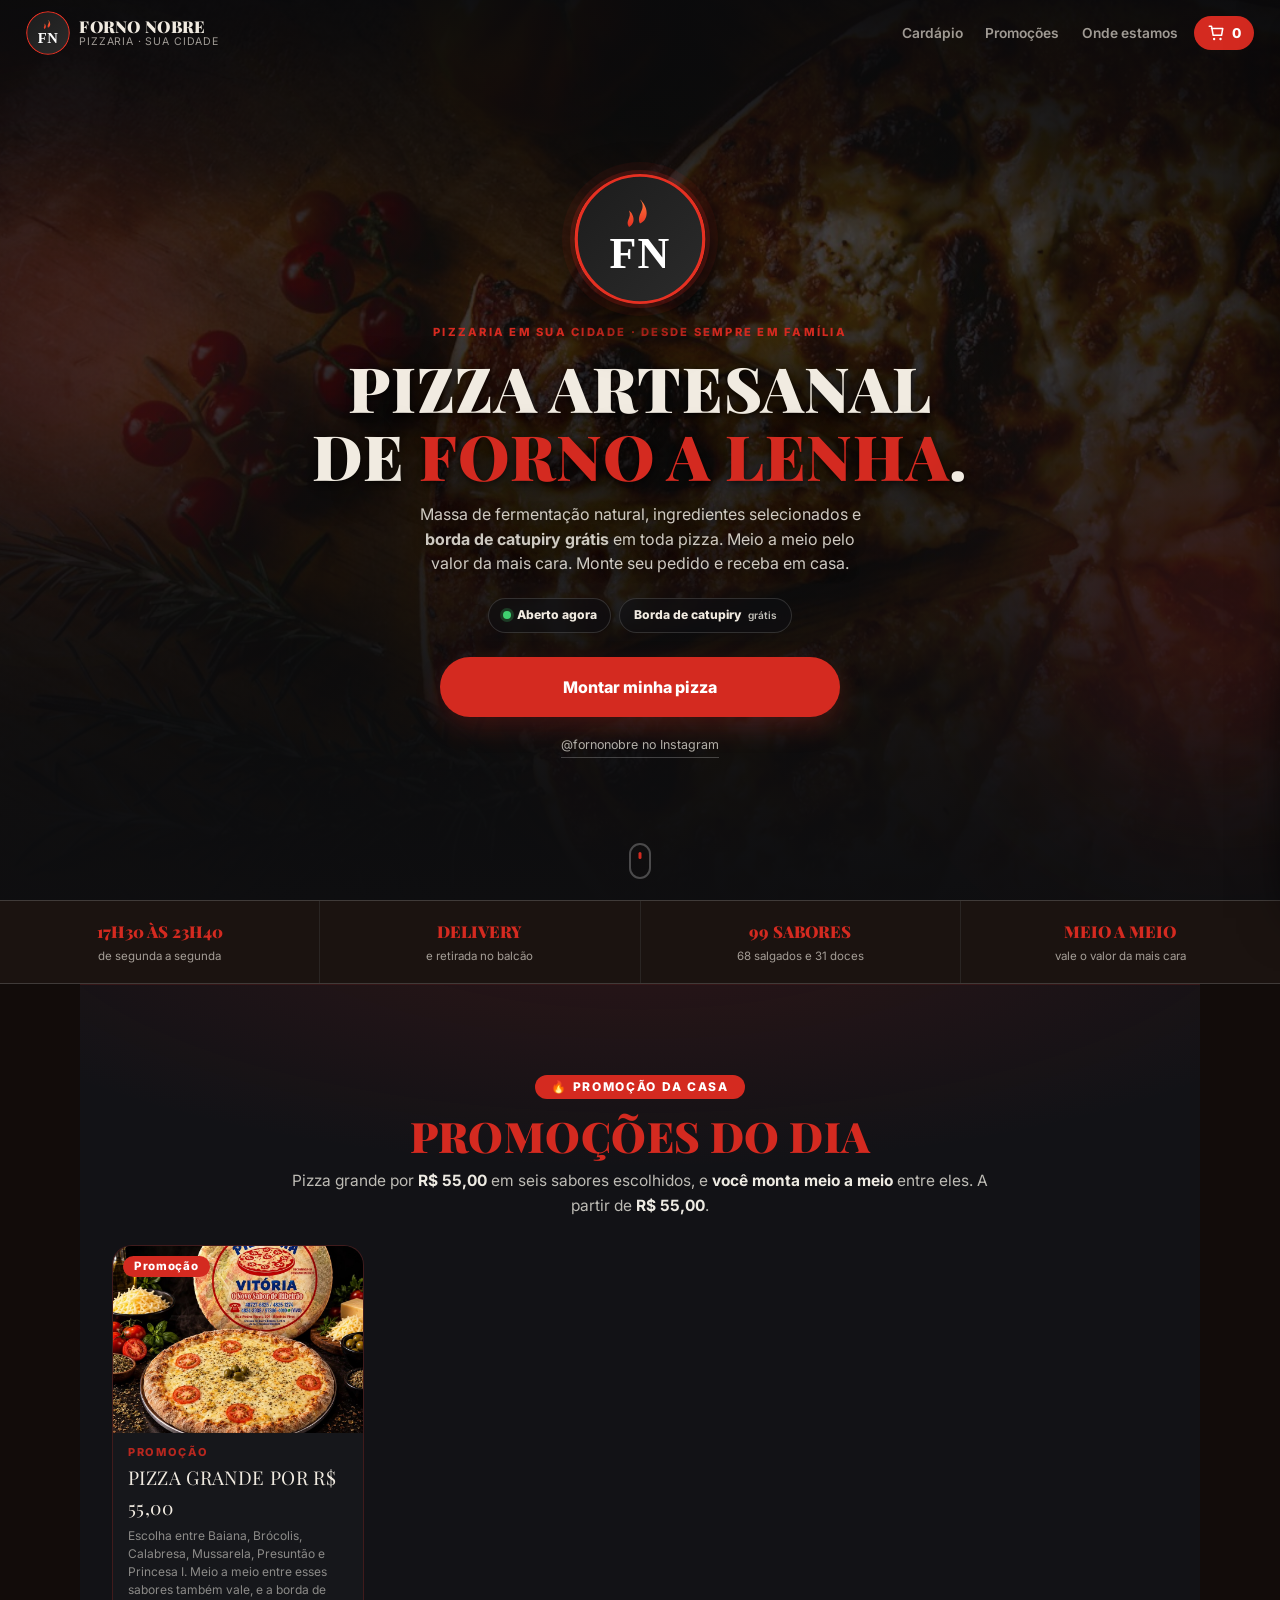
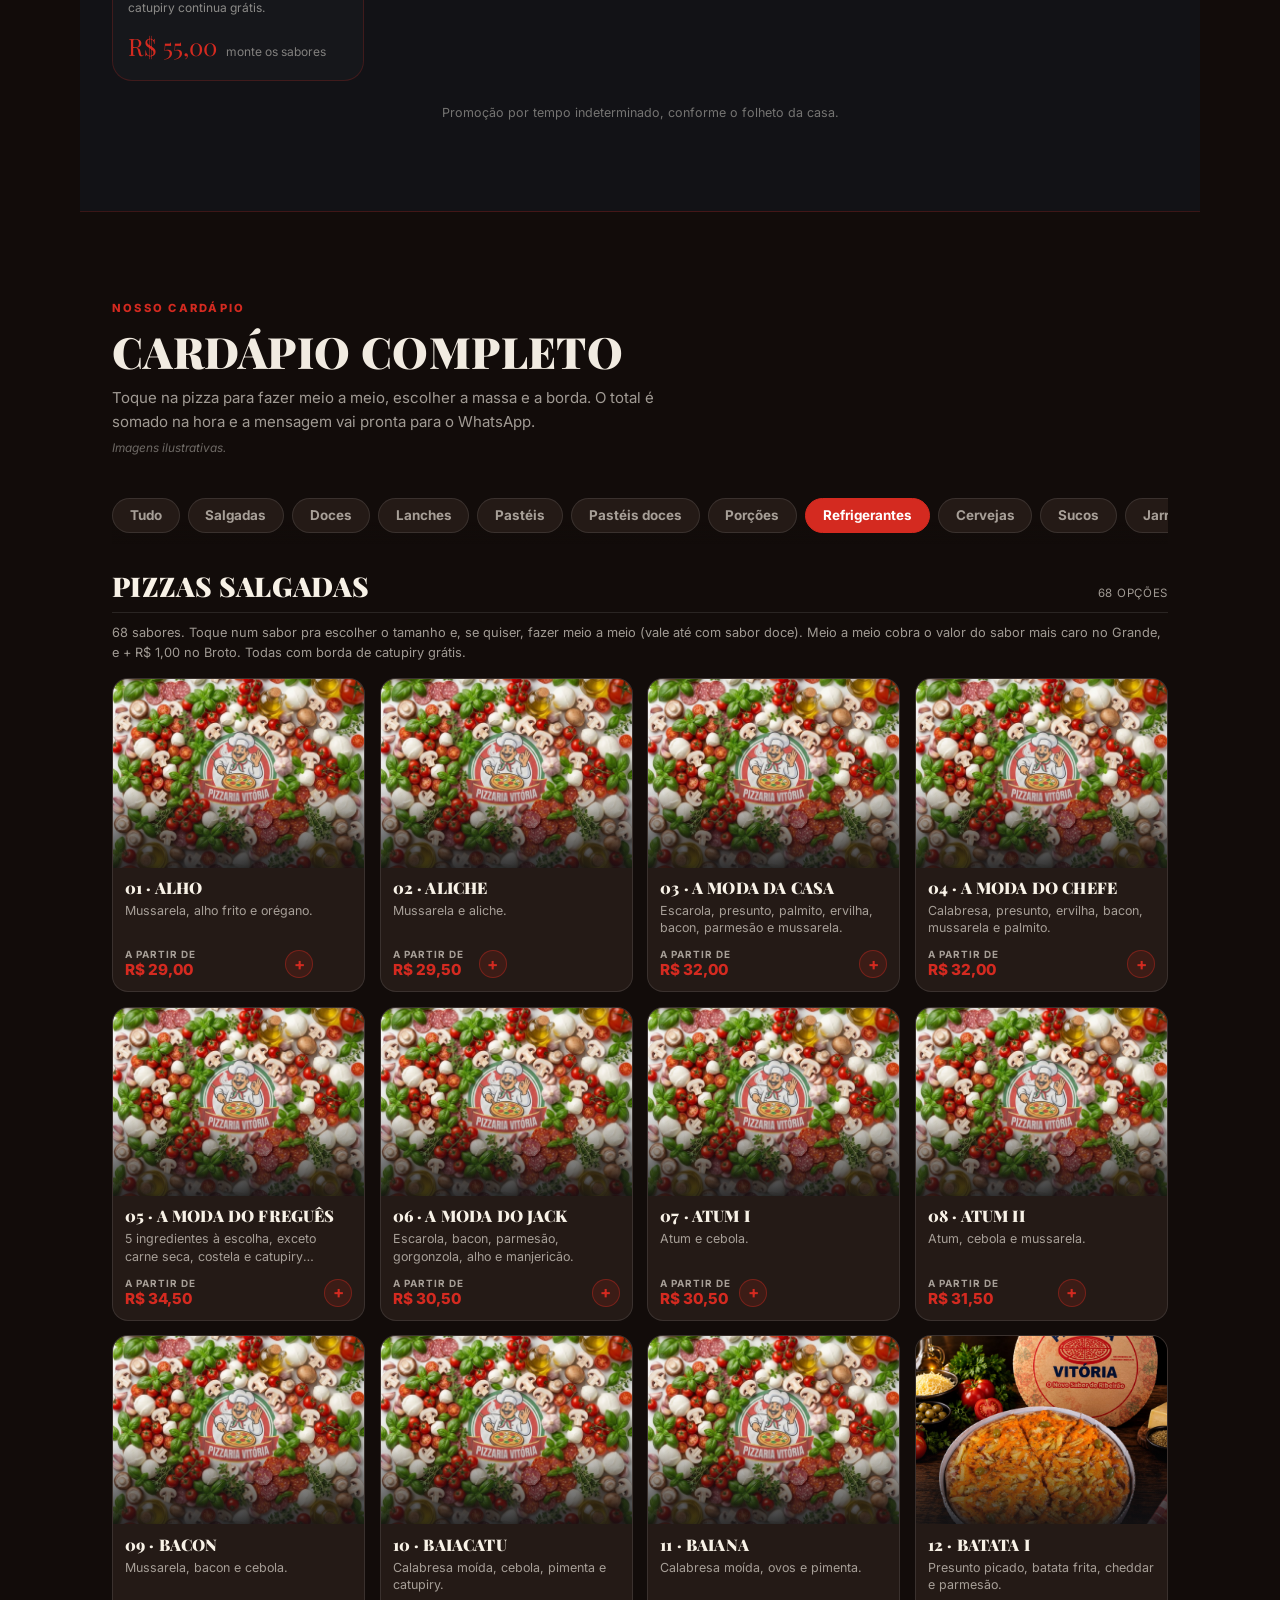
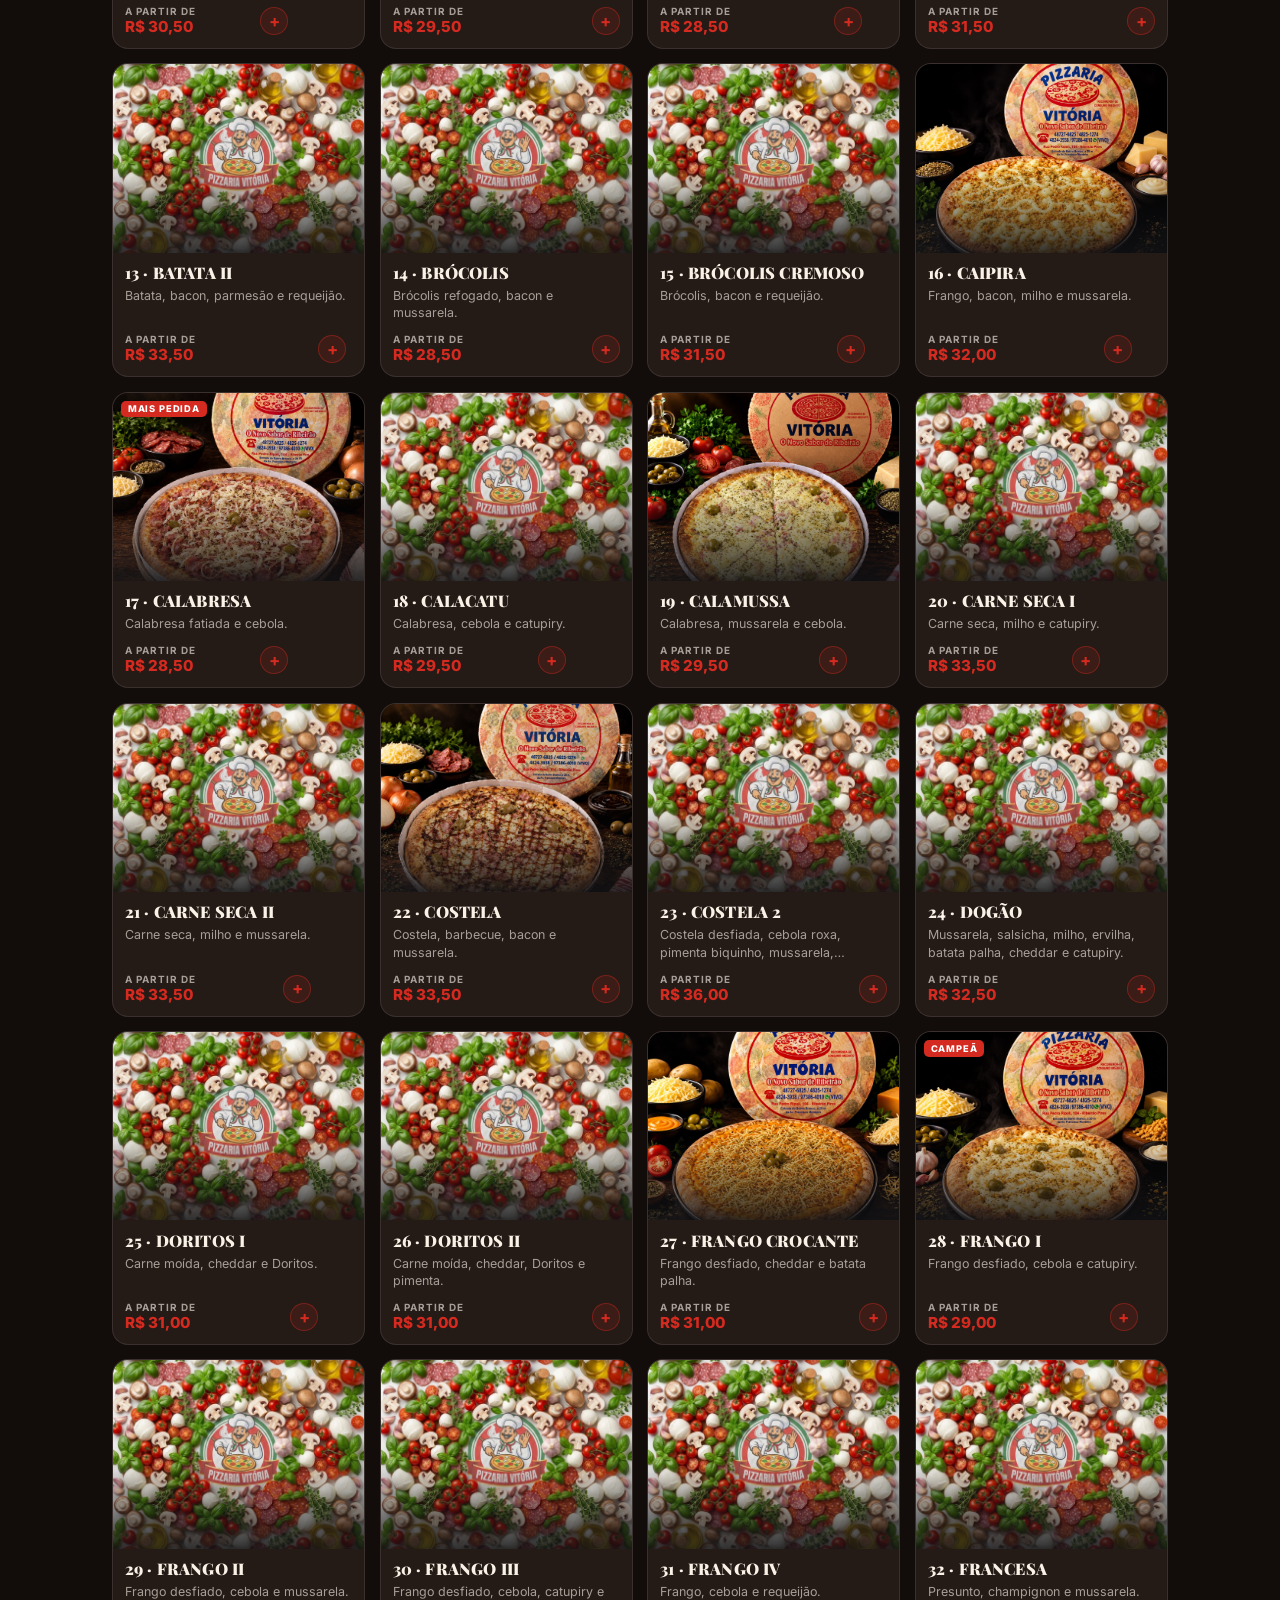
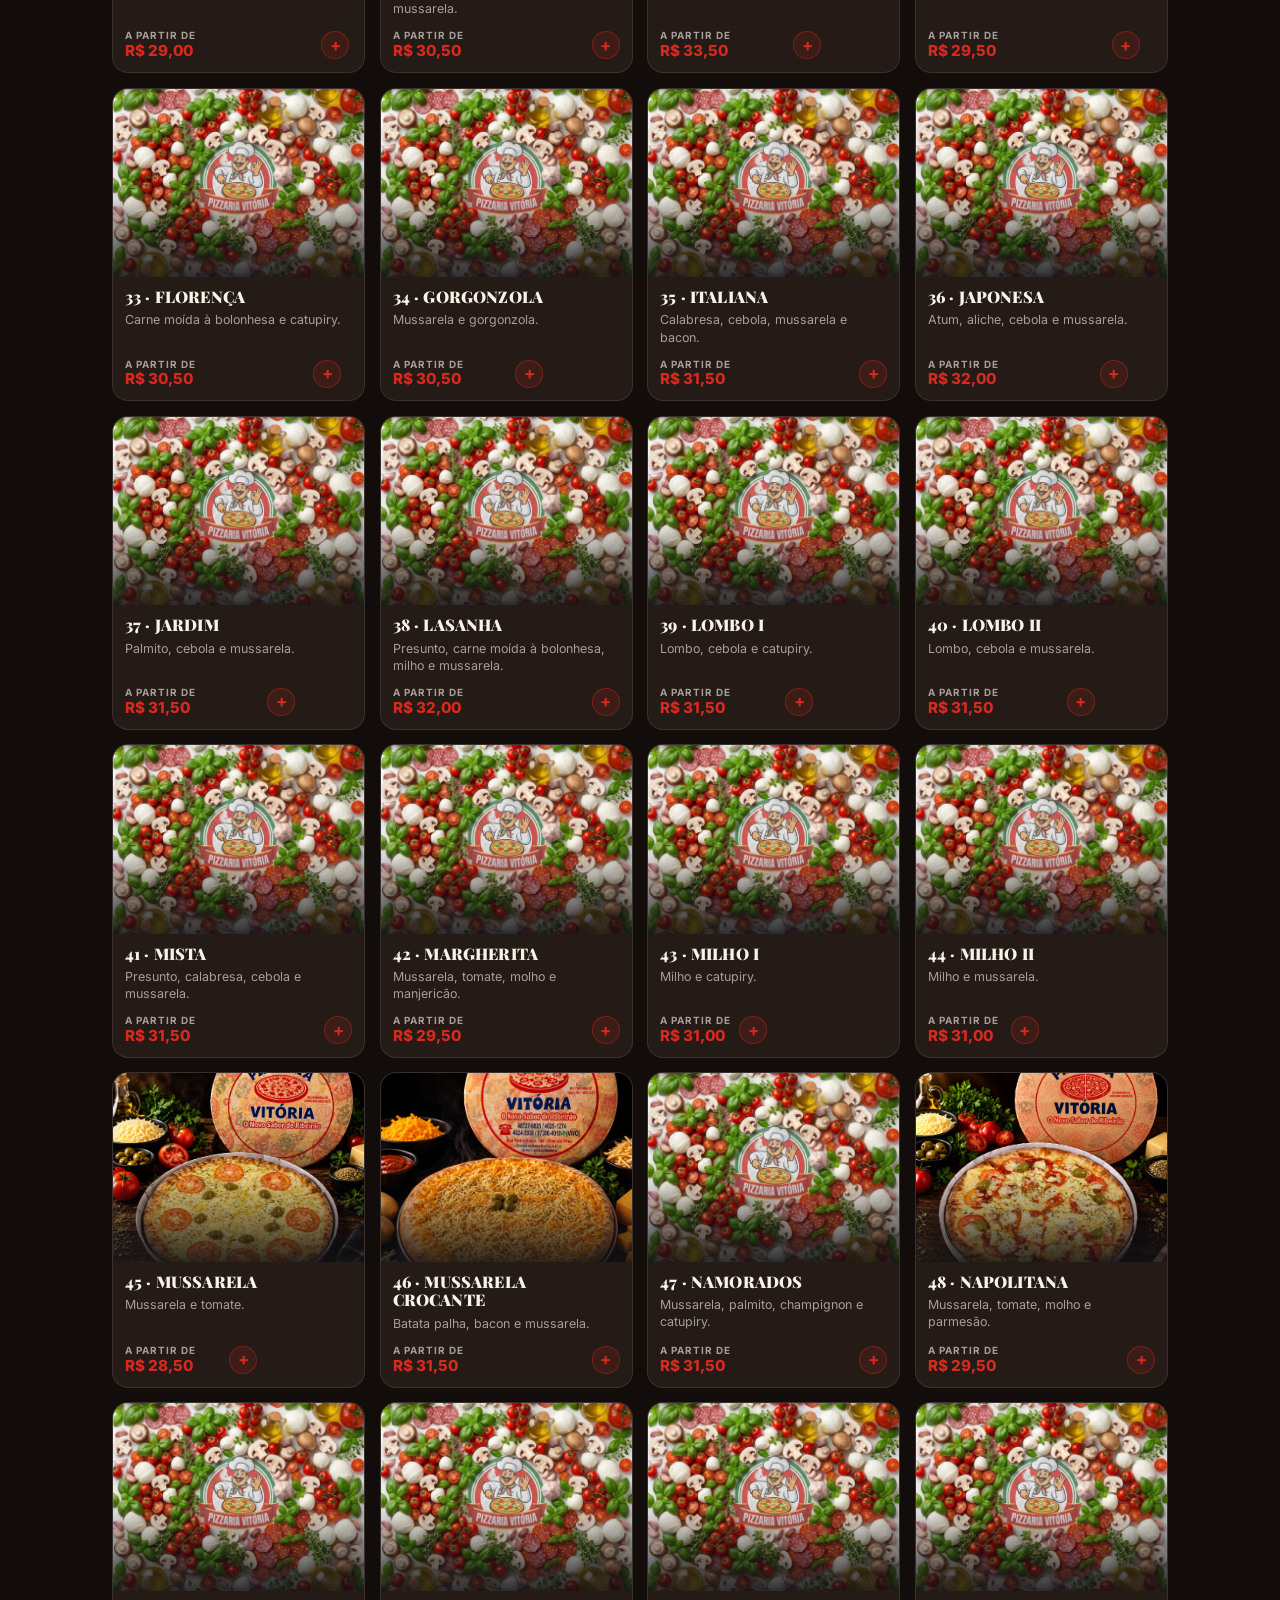
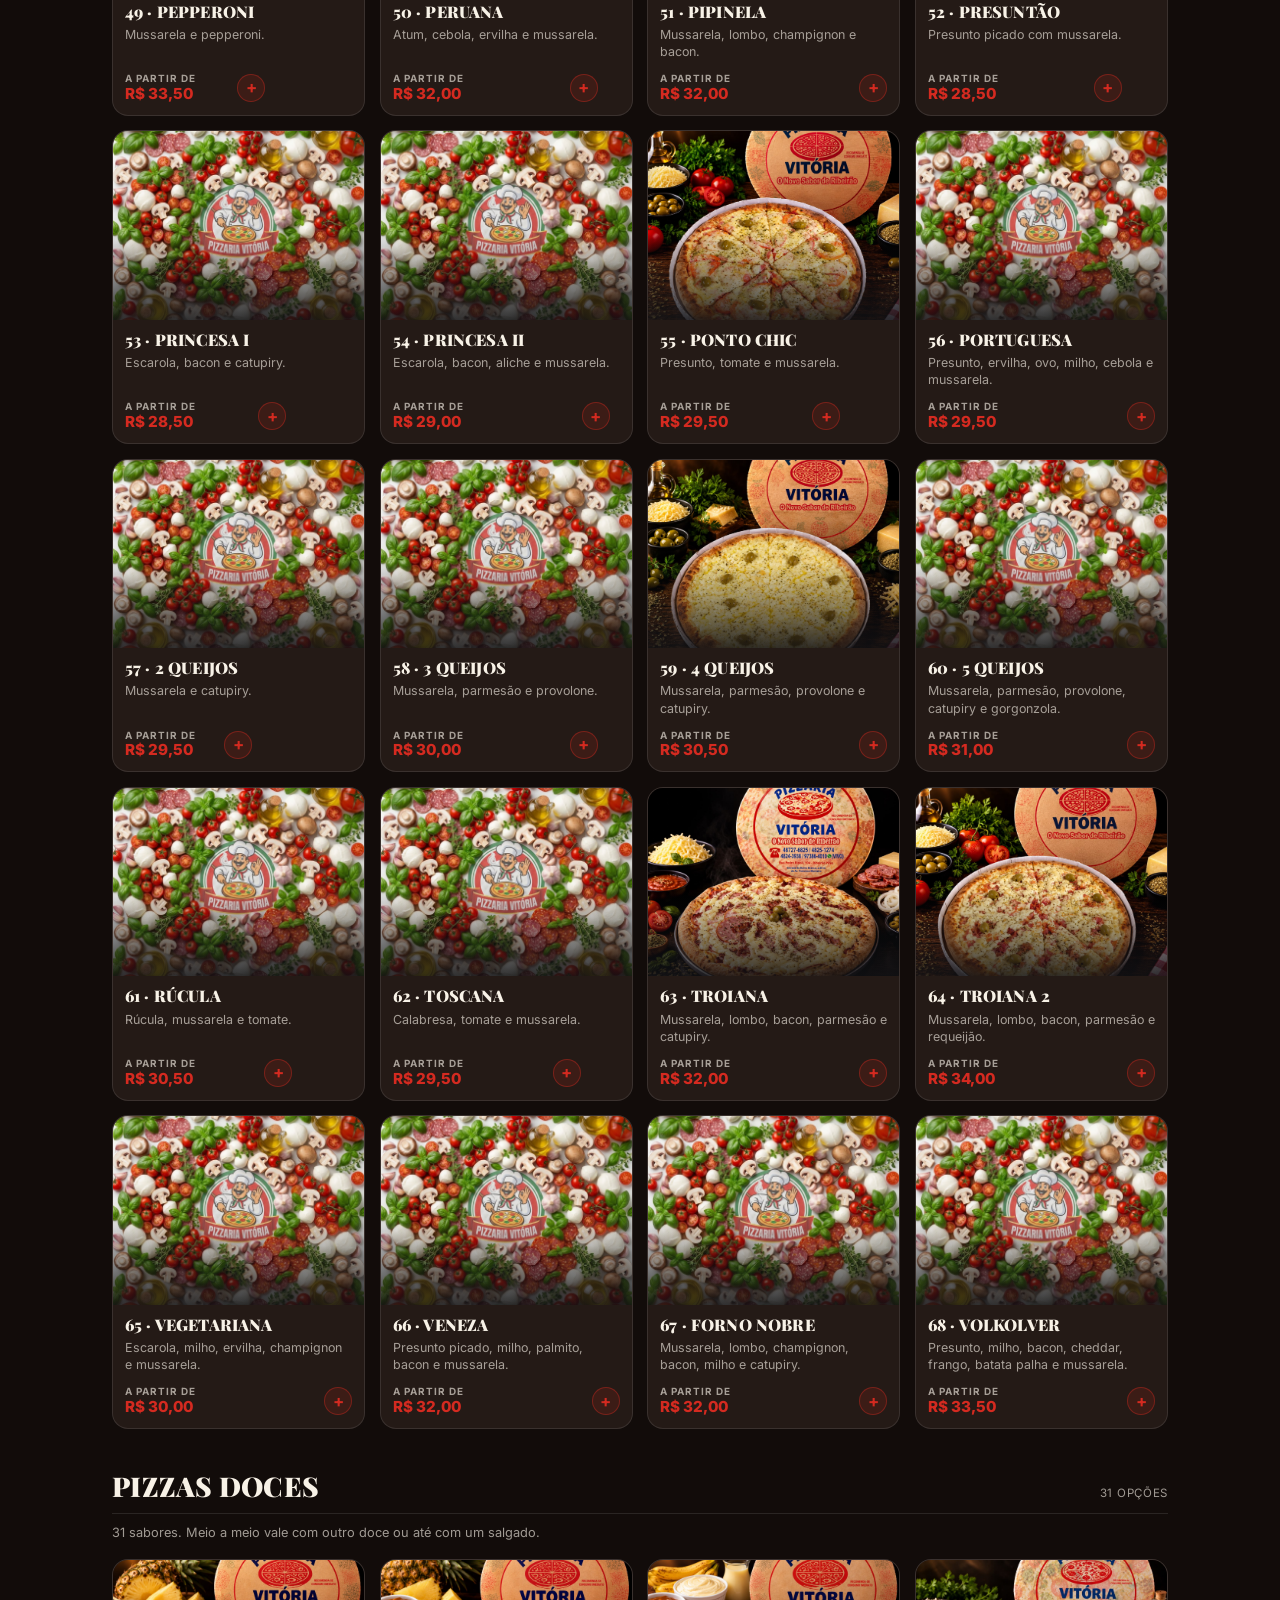
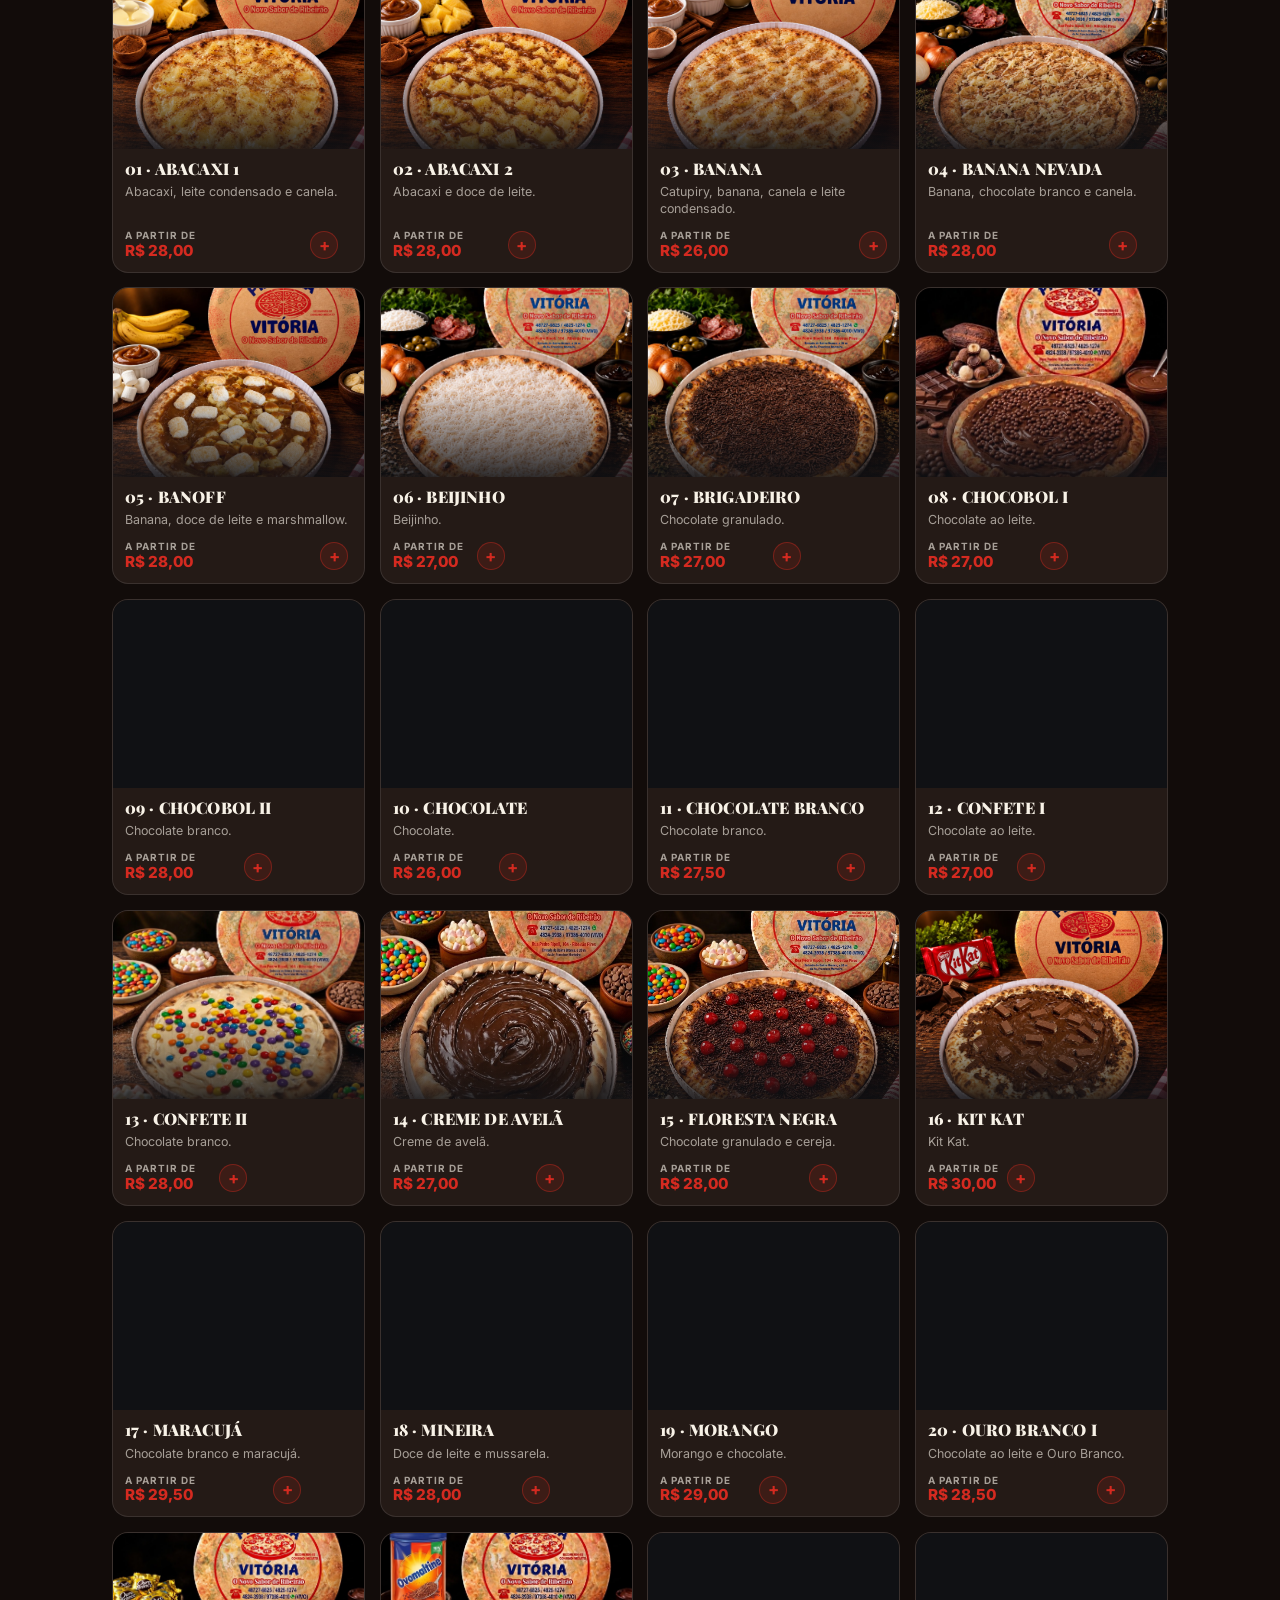
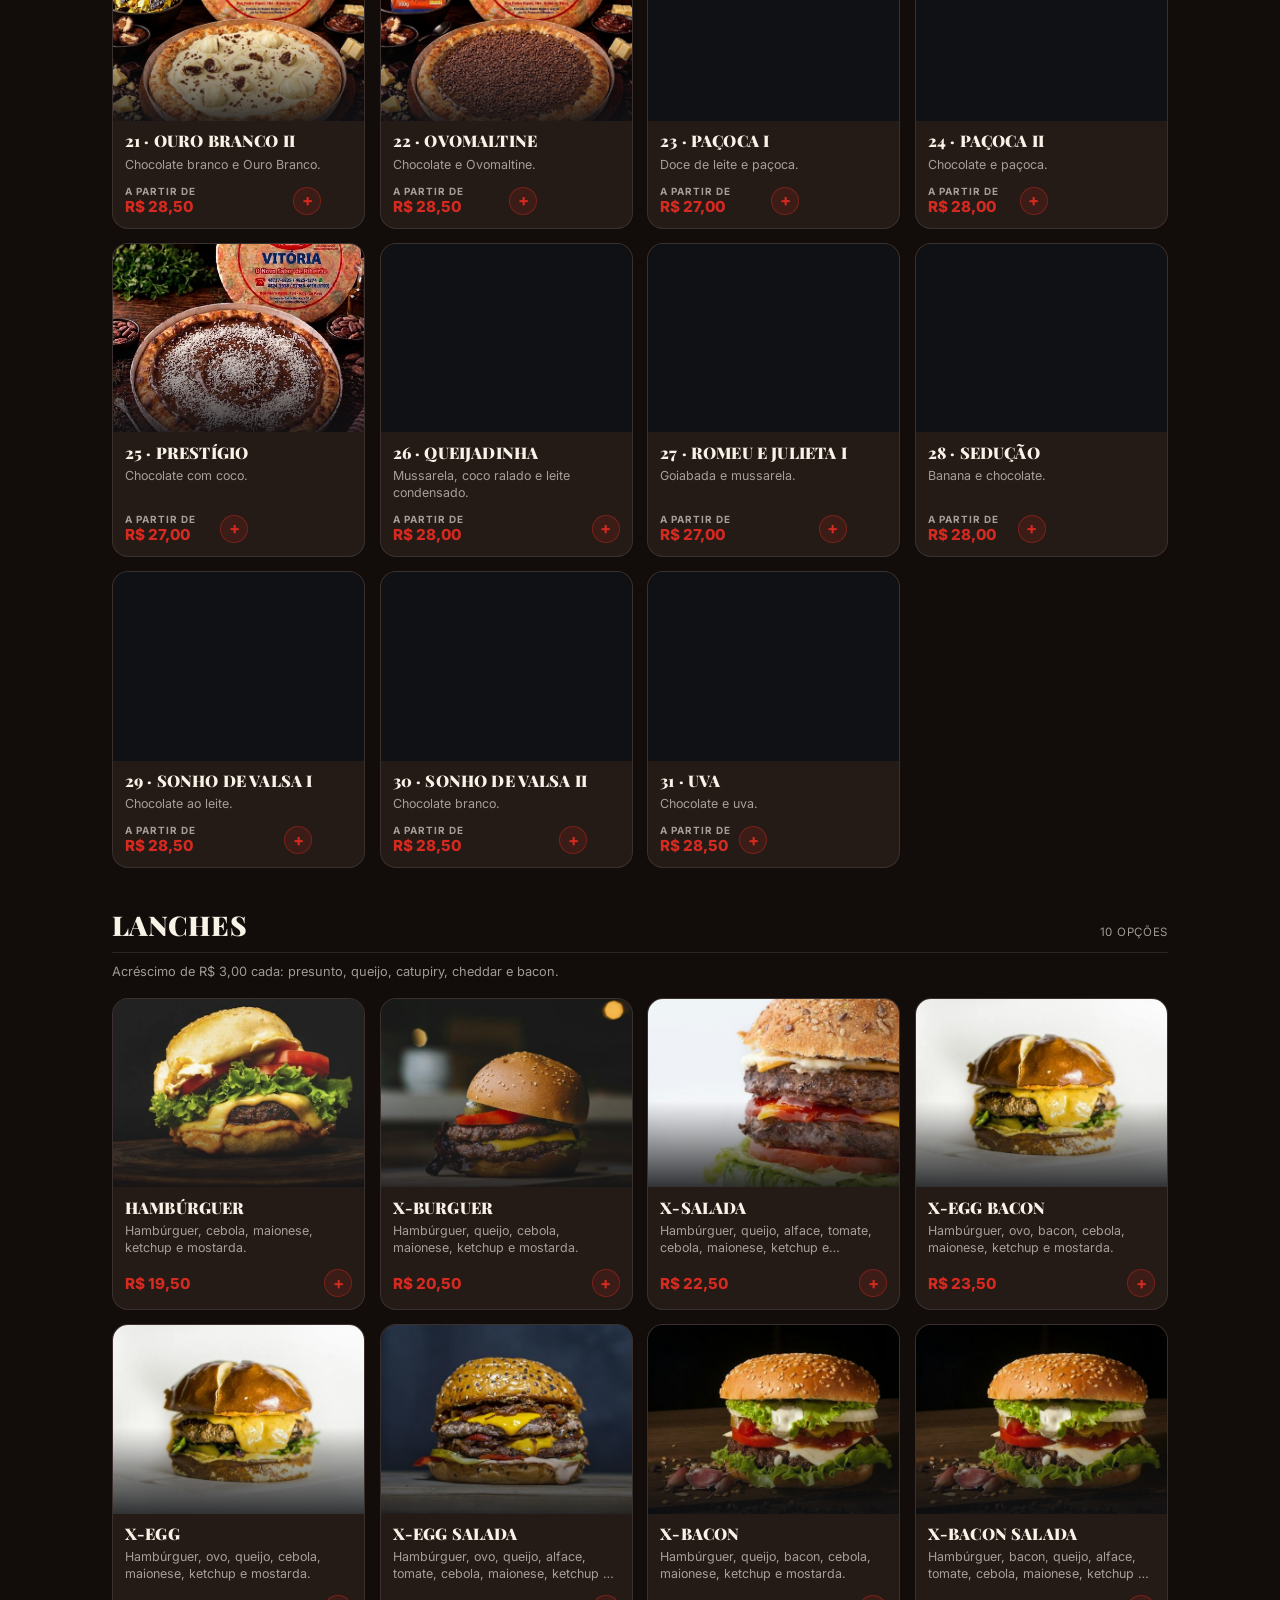
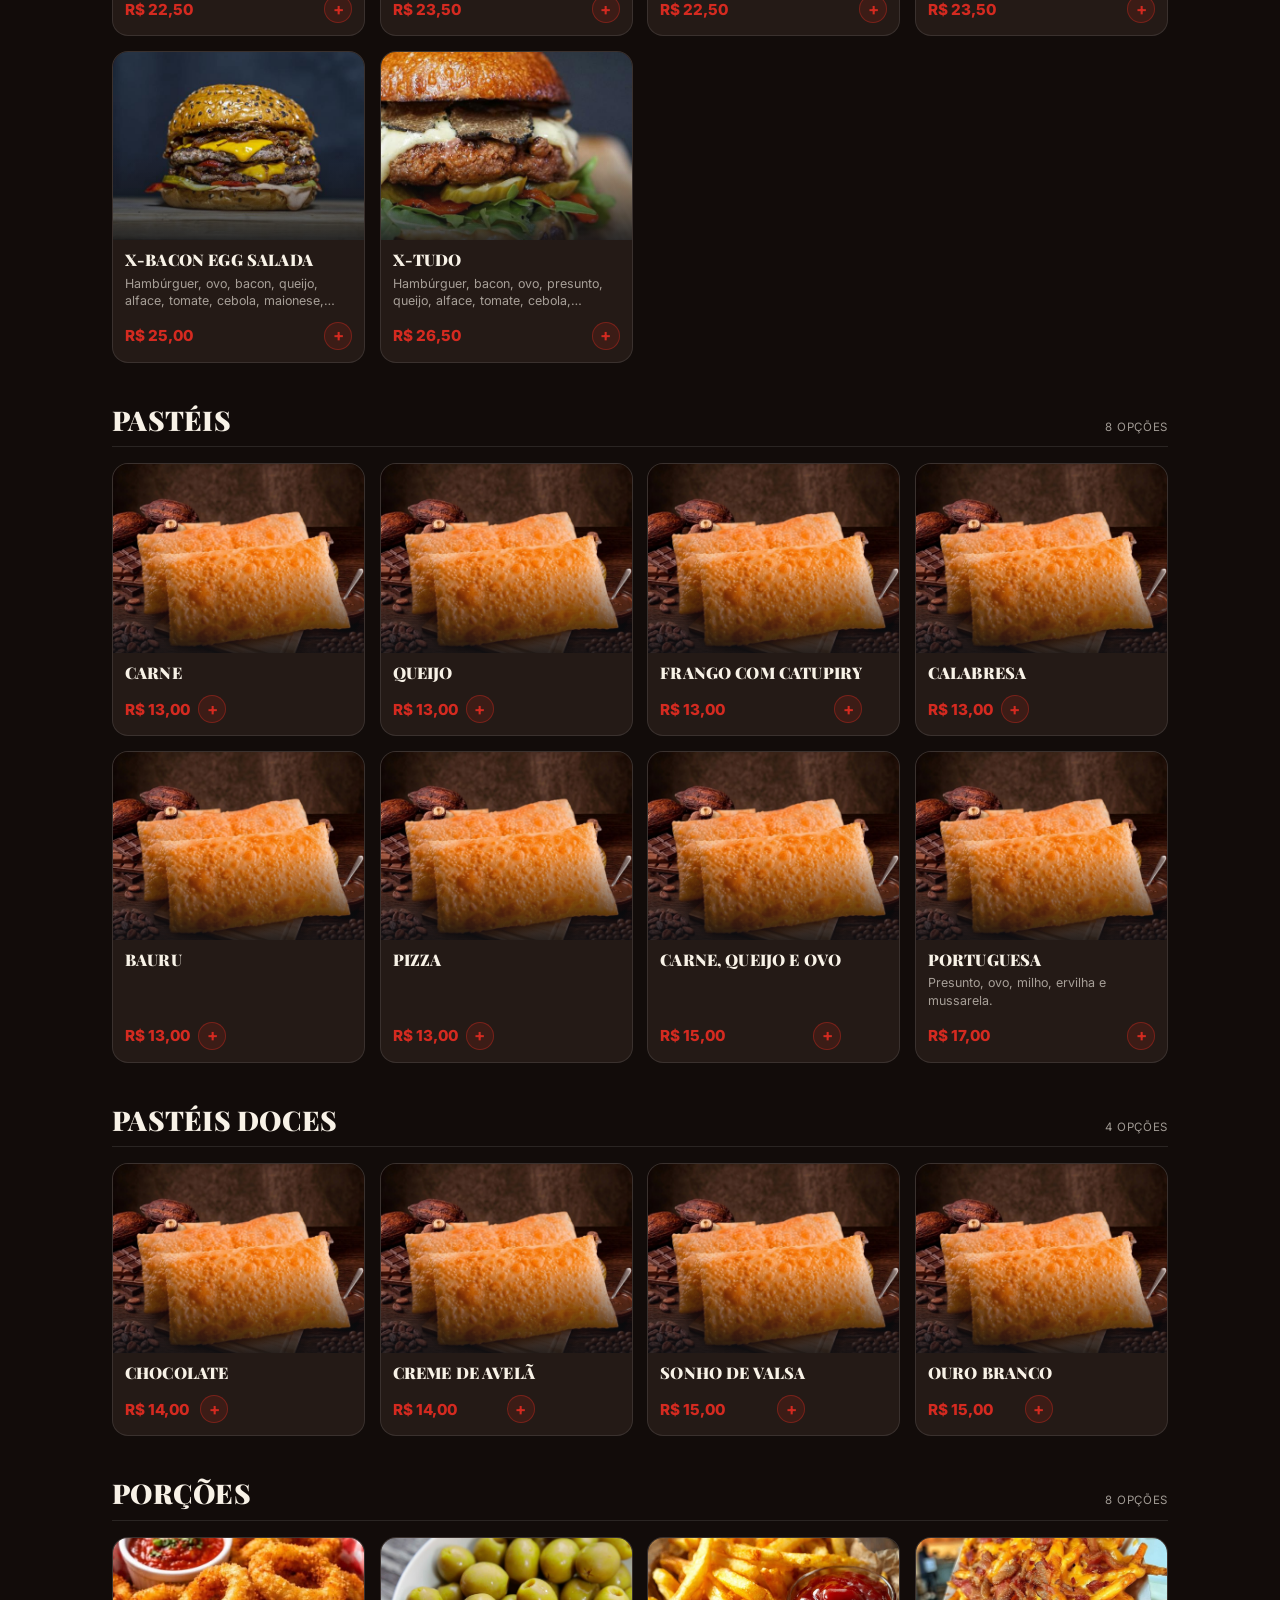
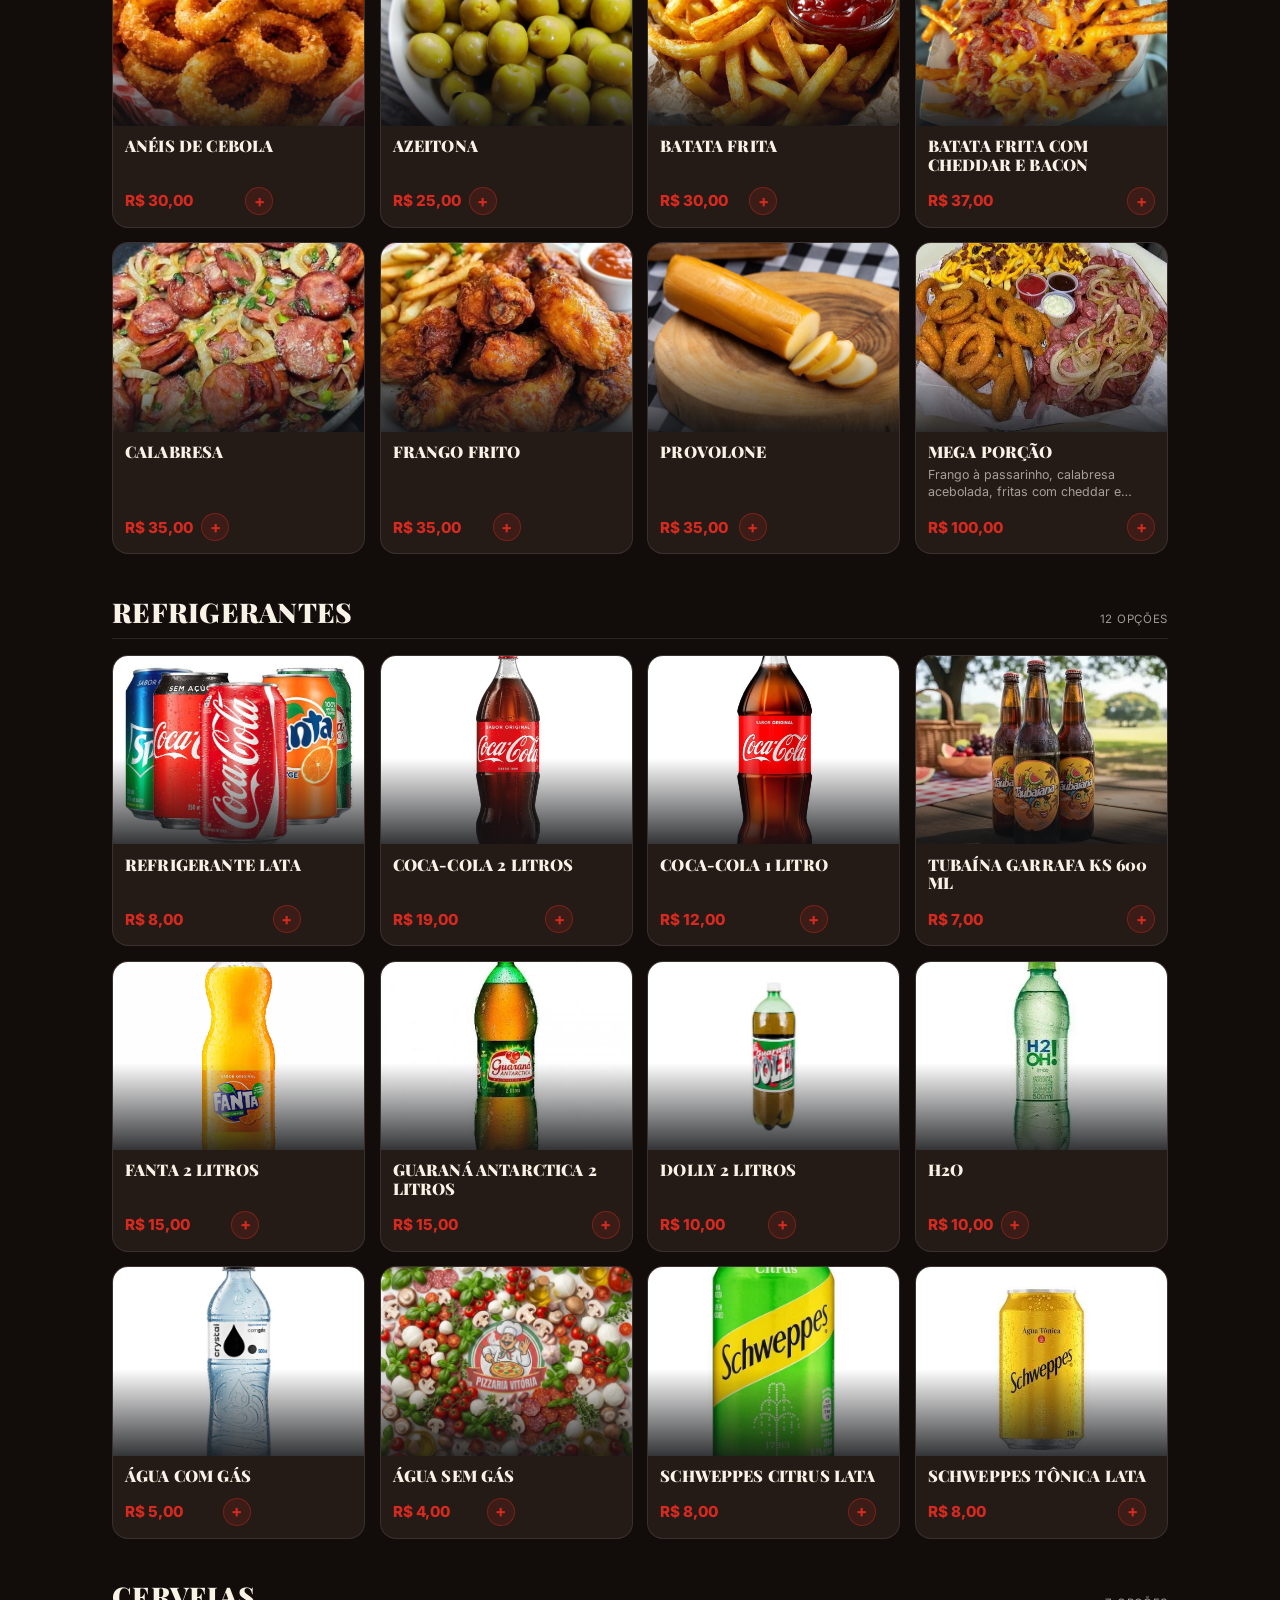
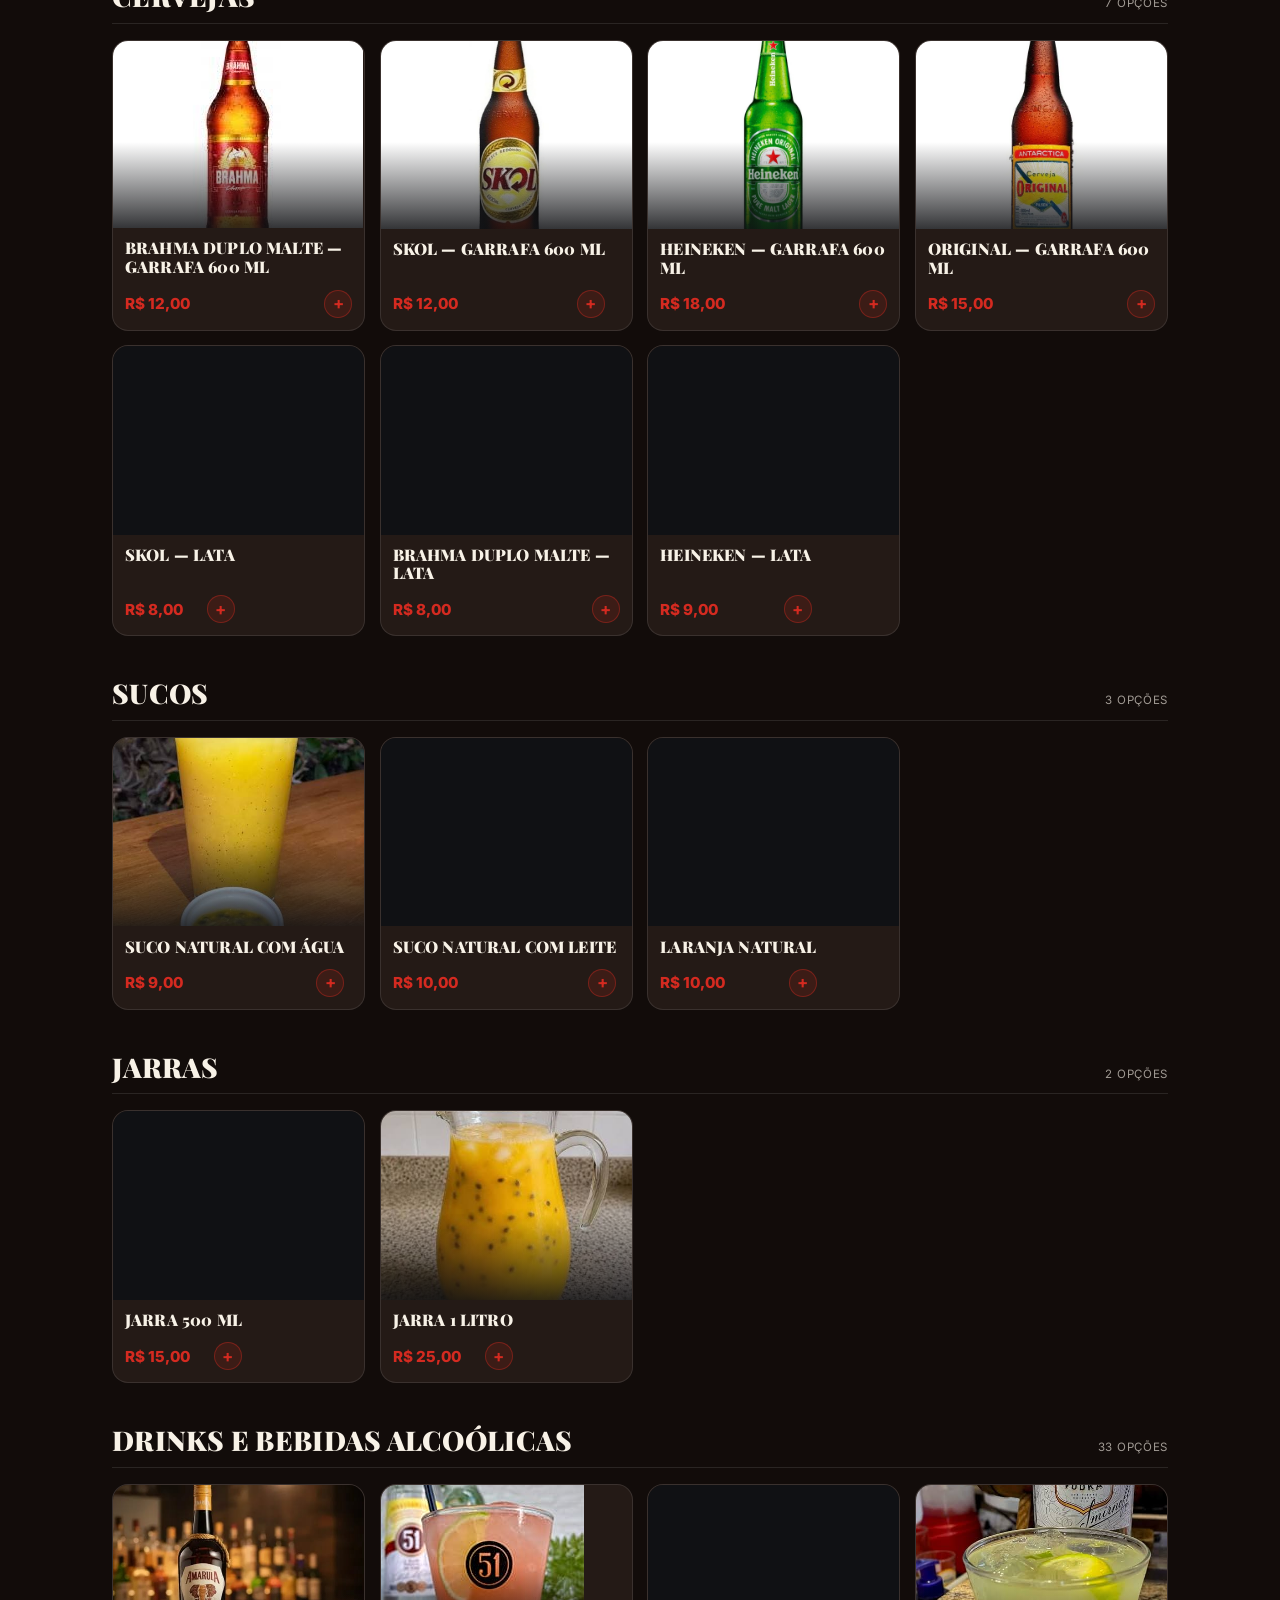
==== index.html @ c2c0b786 "Modelo premium sobre a base completa: identidade Forno Nobre, logo e capa novos, servidor desligado" ====
<!doctype html>
<html lang="pt-BR">
<head>
<meta charset="utf-8" />
<meta name="viewport" content="width=device-width, initial-scale=1, viewport-fit=cover" />
<meta name="color-scheme" content="dark" />
<meta name="theme-color" content="#120C0A" />
<title>Forno Nobre | Pizzas, lanches e pastéis em sua cidade</title>
<meta name="description" content="Forno Nobre, pizza artesanal de forno a lenha. Borda de catupiry grátis, meio a meio pelo valor da mais cara. Peça pelo WhatsApp." />
<link rel="icon" href="assets/img/favicon.png" type="image/png" />
<link rel="apple-touch-icon" href="assets/img/logo.svg" />
<meta property="og:type" content="website" />
<meta property="og:title" content="Forno Nobre | O novo sabor de Ribeirão" />
<meta property="og:description" content="Cardápio digital com 99 sabores, meio a meio e borda de catupiry grátis. Delivery em sua cidade." />
<meta property="og:image" content="assets/img/compartilhar.jpg" />
<link rel="preconnect" href="https://fonts.googleapis.com" />
<link rel="preconnect" href="https://fonts.gstatic.com" crossorigin />
<link href="https://fonts.googleapis.com/css2?family=Playfair+Display:wght@700;800;900&family=Inter:wght@400;500;600;700;800&display=swap" rel="stylesheet" />
<script>
(function(){ var t = Math.floor(Date.now() / 120000);
  document.write('<link rel="stylesheet" href="assets/css/estilo.css?t=' + t + '">'); })();
</script>
<noscript><link rel="stylesheet" href="assets/css/estilo.css" /></noscript>
</head>
<body>
<div class="barra-progresso" aria-hidden="true"><i></i></div>

<header class="topo" data-topo>
  <a class="marca" href="#inicio" aria-label="Forno Nobre — início">
    <img src="assets/img/logo.svg" alt="" width="44" height="44" />
    <span>
      <strong>Forno Nobre</strong>
      <small>Pizzaria · sua cidade</small>
    </span>
  </a>
  <nav class="atalhos" aria-label="Seções">
    <a href="#cardapio">Cardápio</a>
    <a href="#combos">Promoções</a>
    <a href="#onde">Onde estamos</a>
  </nav>
  <button class="btn-carrinho" type="button" data-abrir-carrinho aria-label="Abrir carrinho">
    <svg viewBox="0 0 24 24" aria-hidden="true"><path d="M6 6h15l-1.6 9H8.2L6 3H3" fill="none" stroke="currentColor" stroke-width="2" stroke-linecap="round" stroke-linejoin="round"/><circle cx="9.5" cy="20" r="1.6"/><circle cx="18" cy="20" r="1.6"/></svg>
    <span data-contador>0</span>
  </button>
</header>

<main id="inicio">

  <section class="capa">
    <div class="capa-foto" aria-hidden="true">
      <img src="assets/img/fotos/capa.jpg" alt="" fetchpriority="high" width="1400" height="788" />
      <span class="capa-veu"></span>
      <span class="brilho brilho-a"></span>
      <span class="brilho brilho-b"></span>
    </div>
    <div class="capa-conteudo">
      <img class="capa-logo" src="assets/img/logo.svg" alt="Forno Nobre" width="130" height="130" />
      <p class="chamada">Pizzaria em sua cidade · Desde sempre em família</p>
      <h1>Pizza artesanal<br />de <em>forno a lenha</em>.</h1>
      <p class="sub">Massa de fermentação natural, ingredientes selecionados e <b>borda de catupiry grátis</b> em toda pizza. Meio a meio pelo valor da mais cara. Monte seu pedido e receba em casa.</p>

      <div class="selos">
        <span class="selo" data-status-selo><i class="ponto" aria-hidden="true"></i> <b data-status-texto>Verificando…</b></span>
        <span class="selo"><b>Borda de catupiry</b> <small>grátis</small></span>
      </div>

      <div class="capa-botoes">
        <a class="botao primario grande" href="#cardapio">Montar minha pizza</a>
      </div>
      <a class="insta" href="https://www.instagram.com/fornonobre" target="_blank" rel="noopener">@fornonobre no Instagram</a>
    </div>
    <div class="rolar" aria-hidden="true"><span></span></div>
  </section>

  <section class="faixa" aria-label="Informações rápidas">
    <div><b>17h30 às 23h40</b><small>de segunda a segunda</small></div>
    <div><b>Delivery</b><small>e retirada no balcão</small></div>
    <div><b>99 sabores</b><small>68 salgados e 31 doces</small></div>
    <div><b>Meio a meio</b><small>vale o valor da mais cara</small></div>
  </section>

  <section id="combos" class="secao promo" data-surge>
    <div class="promo-topo">
      <p class="promo-tarja">🔥 Promoção da casa</p>
      <h2>Promoções do dia</h2>
      <p class="promo-apoio">
        Pizza grande por <b>R$ 55,00</b> em seis sabores escolhidos, e <b>você monta meio a meio</b> entre eles.
        A partir de <b data-combo-apartir>R$ 55,00</b>.
      </p>
    </div>
    <div class="promo-vitrine" data-vitrine-combos></div>
    <p class="promo-rodape">Promoção por tempo indeterminado, conforme o folheto da casa.</p>
  </section>

  <section id="cardapio" class="secao">
    <div class="titulo-secao" data-surge>
      <p class="chamada">Nosso cardápio</p>
      <h2>Cardápio completo</h2>
      <p class="apoio">Toque na pizza para fazer meio a meio, escolher a massa e a borda. O total é somado na hora e a mensagem vai pronta para o WhatsApp. <span class="ilustrativa">Imagens ilustrativas.</span></p>
    </div>

    <div class="filtros" role="tablist" aria-label="Filtrar cardápio" data-filtros></div>
    <div class="cardapio" data-cardapio></div>
  </section>

  <section class="secao avaliacoes" aria-labelledby="t-aval">
    <div class="titulo-secao" data-surge>
      <p class="chamada">Quem já pediu</p>
      <h2 id="t-aval">Veja nossas avaliações no Google</h2>
      <p class="apoio">Confira as avaliações reais de quem já pediu, direto na ficha do Google da pizzaria.</p>
    </div>
    <div class="cartoes-aval">
      <a class="botao contorno grande" href="https://maps.app.goo.gl/vfuDamKHEhPnynf89" target="_blank" rel="noopener">Ver avaliações no Google ↗</a>
    </div>
  </section>

  <section class="secao fidelidade" aria-labelledby="t-fid" data-surge hidden>
    <div class="fid-caixa">
      <p class="chamada">Programa de fidelidade</p>
      <h2 id="t-fid">Seu cartão de selos</h2>
      <p class="apoio">A cada pedido feito aqui pelo site você ganha um selo. Completou o cartão, a pizza é por nossa conta.</p>
      <div class="selos-linha" data-selos aria-hidden="true"></div>
      <p class="fid-conta" data-fid-conta>Faça seu primeiro pedido e comece a juntar selos.</p>
      <p class="fid-regra">Válido para pedidos feitos pelo site. O cartão fica guardado neste aparelho e é conferido pela loja.</p>
    </div>
  </section>

  <section id="onde" class="secao onde">
    <div class="onde-texto" data-surge>
      <p class="chamada">Onde estamos</p>
      <h2>Barro Branco, sua cidade</h2>
      <p class="endereco">Rua Pedro Rípoli, 104<br />Barro Branco · sua cidade — SP<br />CEP 09407-100 · a 20 m da Av. Francisco Monteiro</p>
      <ul class="dados">
        <li><b>WhatsApp</b><span>(11) 99451-6869</span></li>
        <li><b>Horário</b><span>18:00 às 23:30 <em>de segunda a segunda</em></span></li>
        <li><b>Entrega</b><span>Até 17 km · sua cidade e Suzano</span></li>
      </ul>
      <div class="onde-botoes">
        <a class="botao primario" href="https://wa.me/5511994516869?text=Ol%C3%A1%21%20Vim%20pelo%20site%20da%20Pizzaria%20Vit%C3%B3ria%20e%20quero%20fazer%20um%20pedido." target="_blank" rel="noopener">Chamar no WhatsApp</a>
        <div class="ir-ate">
          <span class="ir-ate-rot">Como chegar</span>
          <div class="ir-ate-botoes">
            <a class="botao contorno rota" href="https://www.google.com/maps/dir/?api=1&destination=Rua%20Pedro%20R%C3%ADpoli%2C%20104%20-%20Barro%20Branco%2C%20Ribeir%C3%A3o%20Pires%20-%20SP%2C%2009407-100" target="_blank" rel="noopener">
              <span aria-hidden="true">🗺️</span> Google Maps
            </a>
            <a class="botao contorno rota" href="https://www.waze.com/ul?q=Rua%20Pedro%20R%C3%ADpoli%2C%20104%20-%20Barro%20Branco%2C%20Ribeir%C3%A3o%20Pires%20-%20SP%2C%2009407-100&navigate=yes" target="_blank" rel="noopener">
              <span aria-hidden="true">🚗</span> Waze
            </a>
          </div>
        </div>
      </div>
    </div>
    <div class="onde-mapa" data-surge>
      <iframe title="Mapa da Forno Nobre" loading="lazy" referrerpolicy="no-referrer-when-downgrade"
        src="https://www.google.com/maps?q=Rua%20Pedro%20R%C3%ADpoli%2C%20104%20-%20Barro%20Branco%2C%20Ribeir%C3%A3o%20Pires%20-%20SP%2C%2009407-100&output=embed"></iframe>
    </div>
  </section>

  <section class="secao chamada-final" data-surge>
    <img src="assets/img/logo.svg" alt="" width="84" height="84" />
    <h2>Deu vontade de pizza?</h2>
    <p>Monte a sua no cardápio e mande pra gente. A confirmação vem no seu WhatsApp na hora.</p>
    <button class="botao primario grande" type="button" data-abrir-carrinho>Finalizar meu pedido</button>
  </section>
</main>

<footer class="rodape">
  <img src="assets/img/logo.svg" alt="Forno Nobre" width="60" height="60" />
  <p class="slogan">O novo sabor de Ribeirão</p>
  <p class="end">Rua Pedro Rípoli, 104 · Barro Branco · sua cidade — SP</p>
  <div class="rodape-links">
    <a href="https://wa.me/5511994516869" target="_blank" rel="noopener">WhatsApp (11) 99451-6869</a>
    <a href="https://www.instagram.com/fornonobre" target="_blank" rel="noopener">@fornonobre</a>
  </div>
  <small>Criado por <a href="https://criasite.site/cria-site-vitrine" target="_blank" rel="noopener">Cria Site</a></small>
</footer>

<button class="flutuante" type="button" data-abrir-carrinho hidden data-flutuante>
  <span class="fl-esq">
    <svg viewBox="0 0 24 24" aria-hidden="true"><path d="M6 6h15l-1.6 9H8.2L6 3H3" fill="none" stroke="currentColor" stroke-width="2" stroke-linecap="round" stroke-linejoin="round"/><circle cx="9.5" cy="20" r="1.6"/><circle cx="18" cy="20" r="1.6"/></svg>
    <b data-contador>0</b> itens
  </span>
  <b data-total-flutuante>R$ 0,00</b>
</button>

<div class="veu" data-veu hidden></div>

<aside class="carrinho" data-carrinho aria-label="Seu pedido" aria-hidden="true">
  <div class="carrinho-topo">
    <div>
      <p class="chamada">Seu pedido</p>
      <h2>Carrinho</h2>
    </div>
    <button class="fechar" type="button" data-fechar-carrinho aria-label="Fechar carrinho">×</button>
  </div>
  <form class="checkout" data-checkout novalidate>
    <div class="carrinho-corpo">
      <div class="carrinho-itens" data-itens></div>
      <div class="checkout-campos">
        <div class="login-google" data-login-google>
          <button type="button" class="google-bt" data-entrar-google aria-label="Entrar com Google">
            <svg viewBox="0 0 48 48" aria-hidden="true"><path fill="#FFC107" d="M43.6 20.5H42V20H24v8h11.3C33.7 32.7 29.3 36 24 36c-6.6 0-12-5.4-12-12s5.4-12 12-12c3.1 0 5.8 1.1 8 3l5.7-5.7C34.6 6 29.6 4 24 4 12.9 4 4 12.9 4 24s8.9 20 20 20 20-8.9 20-20c0-1.3-.1-2.7-.4-3.5z"/><path fill="#FF3D00" d="M6.3 14.7l6.6 4.8C14.6 15.9 18.9 13 24 13c3.1 0 5.8 1.1 8 3l5.7-5.7C34.6 6 29.6 4 24 4 16 4 9.1 8.5 6.3 14.7z"/><path fill="#4CAF50" d="M24 44c5.5 0 10.4-1.9 14.3-5.1l-6.6-5.6C29.6 35 26.9 36 24 36c-5.3 0-9.7-3.3-11.3-8l-6.6 5.1C9 39.4 15.9 44 24 44z"/><path fill="#1976D2" d="M43.6 20.5H42V20H24v8h11.3c-.8 2.2-2.2 4-4.2 5.3l6.6 5.6C41.7 35.4 44 30.1 44 24c0-1.3-.1-2.7-.4-3.5z"/></svg>
          </button>
        </div>
        <div class="login-google conta" data-conta-google hidden>
          <b data-conta-nome></b>
          <button type="button" data-sair-google aria-label="Sair">Sair</button>
        </div>
        <label>Seu nome
          <input name="nome" type="text" placeholder="Como te chamamos?" autocomplete="name" />
        </label>
        <label>Seu WhatsApp
          <input name="fone" type="tel" inputmode="numeric" placeholder="(11) 99999-9999" autocomplete="tel" />
        </label>
        <fieldset class="opcoes">
          <legend>Como você quer receber?</legend>
          <label class="radio"><input type="radio" name="tipo" value="Entrega" checked /><span>🛵 Entrega</span></label>
          <label class="radio"><input type="radio" name="tipo" value="Retirada no balcão" /><span>🏠 Retirada</span></label>
          <label class="radio"><input type="radio" name="tipo" value="No restaurante" /><span>🍽️ No restaurante</span></label>
        </fieldset>
        <div class="caixa-mesa" data-caixa-mesa hidden>
          <b>Comer aqui no restaurante</b>
          <span>É só chegar e falar o seu nome no balcão — o pedido sai para você.</span>
        </div>
        <div class="caixa-retirada" data-caixa-retirada hidden>
          <b>Retirar no balcão</b>
          <span>Rua Pedro Rípoli, 104<br />Barro Branco · sua cidade — SP</span>
          <span class="ir-ate-botoes compacto">
            <a href="https://www.google.com/maps/dir/?api=1&destination=Rua%20Pedro%20R%C3%ADpoli%2C%20104%20-%20Barro%20Branco%2C%20Ribeir%C3%A3o%20Pires%20-%20SP%2C%2009407-100" target="_blank" rel="noopener">🗺️ Google Maps</a>
            <a href="https://www.waze.com/ul?q=Rua%20Pedro%20R%C3%ADpoli%2C%20104%20-%20Barro%20Branco%2C%20Ribeir%C3%A3o%20Pires%20-%20SP%2C%2009407-100&navigate=yes" target="_blank" rel="noopener">🚗 Waze</a>
          </span>
        </div>
        <div data-campos-entrega>
          <label>CEP
            <input name="cep" type="text" inputmode="numeric" placeholder="00000-000" autocomplete="postal-code" maxlength="9" />
          </label>
          <p class="busca-bairro" data-busca-cep hidden></p>
          <label>Cidade
            <select name="cidade" data-cidade></select>
          </label>
          <div class="dupla dupla-rua">
            <label>Rua
              <input name="endereco" type="text" placeholder="Nome da rua" autocomplete="street-address" />
            </label>
            <label>Número
              <input name="numero" type="text" inputmode="numeric" placeholder="123" autocomplete="off" />
            </label>
          </div>
          <p class="busca-bairro" data-busca-bairro hidden></p>
          <label>Bairro
            <select name="bairro" data-bairro></select>
          </label>
          <label data-campo-outro hidden>Qual é o seu bairro?
            <input name="bairroOutro" type="text" placeholder="Digite o nome do bairro" />
          </label>
          <label>Complemento
            <input name="complemento" type="text" placeholder="Apto, bloco, ponto de referência (opcional)" />
          </label>
          <p class="aviso-entrega" data-aviso-entrega hidden></p>
        </div>
        <label>Forma de pagamento
          <select name="pagamento">
            <option>Pix</option>
            <option>Dinheiro</option>
            <option>Cartão na entrega</option>
          </select>
        </label>
        <label data-campo-troco hidden>Troco para quanto?
          <input name="troco" type="text" inputmode="decimal" placeholder="Ex: R$ 100,00 — ou deixe vazio se não precisa" />
        </label>
        <label>Observações
          <input name="obs" type="text" placeholder="Ex: sem cebola, ponto da carne, tocar o interfone..." />
        </label>
      </div>
    </div>
    <div class="carrinho-rodape">
      <div class="linha-total"><span>Subtotal</span><b data-subtotal>R$ 0,00</b></div>
      <div class="linha-total linha-taxa" data-linha-taxa hidden><span>Taxa de entrega</span><b data-taxa-valor>—</b></div>
      <div class="linha-total linha-desconto" data-linha-desconto hidden><span data-desconto-rot>Desconto</span><b data-desconto-valor>—</b></div>
      <div class="linha-total linha-geral" data-linha-geral hidden><span>Total</span><b data-total-geral>R$ 0,00</b></div>
      <p class="aviso-taxa" data-pendente>Não encontrou seu bairro? <a href="https://wa.me/5511994516869" target="_blank" rel="noopener">Fale conosco pelo WhatsApp</a>.</p>
      <p class="tempo-preparo" data-preparo hidden></p>
      <button class="botao primario grande" type="submit" data-enviar>Enviar pedido no WhatsApp</button>
      <p class="status" data-status role="status" aria-live="polite"></p>
    </div>
  </form>
</aside>

<div class="modal" data-modal hidden role="dialog" aria-modal="true" aria-labelledby="modal-titulo">
  <div class="modal-caixa">
    <button class="fechar" type="button" data-fechar-modal aria-label="Fechar">×</button>
    <img class="modal-foto" data-modal-foto src="" alt="" width="560" height="420" />
    <p class="chamada" data-modal-cat></p>
    <h3 id="modal-titulo" data-modal-nome></h3>
    <p class="modal-desc" data-modal-desc></p>
    <div data-modal-extras></div>
    <label class="modal-obs">Observação para este item
      <input type="text" data-modal-obs placeholder="Ex: sem cebola, bem assada, cortar em 8..." />
    </label>
    <div class="modal-rodape">
      <div class="qtd" role="group" aria-label="Quantidade">
        <button type="button" data-qtd="-1" aria-label="Menos um">−</button>
        <b data-modal-qtd>1</b>
        <button type="button" data-qtd="1" aria-label="Mais um">+</button>
      </div>
      <button class="botao primario" type="button" data-modal-add>Adicionar · <b data-modal-total>R$ 0,00</b></button>
    </div>
  </div>
</div>

<script>
(function(){ var t = Math.floor(Date.now() / 120000);
  document.write('<script src="assets/js/cardapio.js?t=' + t + '"><\/script>');
  document.write('<script src="assets/js/app.js?t=' + t + '"><\/script>'); })();
</script>
<script type="module" src="assets/js/envio.js?v=21"></script>
<script type="module" src="assets/js/cliente-login.js?v=1"></script>
</body>
</html>
---- assets/css/estilo.css ----
:root{
  /* Paleta da pizzaria: fundo preto, só vermelho (sem verde, ficava
     apagado). Letras brancas por cima do vermelho.
     Trocar aqui muda o site inteiro. */
  --preto:#120C0A;
  --carvao:#1B1310;
  --giz:#241A16;
  --giz-claro:#2F221C;
  --linha:rgba(255,255,255,.10);
  --amarelo:#D42A20;
  --amarelo-forte:#E8493C;
  --vermelho:#D42A20;
  --laranja:#DC5A1E;
  --creme:#F8F2E7;
  --texto:#F1EBE1;
  --texto-suave:rgba(241,235,225,.64);
  --raio:16px;
  --raio-g:24px;
  --sombra:0 18px 44px rgba(0,0,0,.5);
  --max:1120px;
}
*{box-sizing:border-box}
[hidden]{display:none !important}
html{scroll-behavior:smooth;-webkit-text-size-adjust:100%}
body{
  margin:0;background:var(--preto);color:var(--texto);
  font-family:"Inter",system-ui,-apple-system,Segoe UI,Roboto,sans-serif;
  font-size:16px;line-height:1.55;overflow-x:hidden;
  -webkit-font-smoothing:antialiased;
}
body.travado{overflow:hidden}
img{max-width:100%;display:block}
h1,h2,h3{font-family:"Playfair Display",Georgia,serif;font-weight:900;letter-spacing:.01em;line-height:1.08;text-transform:uppercase;margin:0;padding-top:.06em}
h1{font-size:clamp(2.1rem,8.6vw,3.9rem)}
h2{font-size:clamp(1.65rem,6.4vw,2.7rem)}
h3{font-size:1.15rem}
p{margin:0}
a{color:inherit}
em{font-style:normal;color:var(--amarelo)}
:focus-visible{outline:2px solid var(--amarelo);outline-offset:3px;border-radius:6px}

.chamada{
  font-size:.7rem;letter-spacing:.2em;text-transform:uppercase;font-weight:800;
  color:var(--amarelo);margin-bottom:.55rem;
}
[data-pendente]{
  display:inline-block;font-size:.66rem;letter-spacing:.06em;text-transform:uppercase;
  color:#FFD34D;background:rgba(212,42,32,.1);border:1px dashed rgba(212,42,32,.5);
  border-radius:999px;padding:.12rem .5rem;font-weight:700;font-style:normal;
}

/* ---------- botões ---------- */
.botao{
  display:inline-flex;align-items:center;justify-content:center;gap:.5rem;
  font-weight:800;font-size:.95rem;border-radius:999px;padding:.85rem 1.5rem;
  border:1.5px solid transparent;cursor:pointer;text-decoration:none;
  transition:transform .16s ease,box-shadow .16s ease,background .16s ease,color .16s ease;
  font-family:inherit;
}
.botao.primario{background:var(--amarelo);color:#fff;box-shadow:0 10px 26px rgba(212,42,32,.22)}
.botao.primario:hover{background:var(--amarelo-forte);transform:translateY(-2px)}
.botao.contorno{background:transparent;color:var(--texto);border-color:rgba(255,255,255,.28)}
.botao.contorno:hover{border-color:var(--amarelo);color:var(--amarelo)}
.botao.grande{width:100%;padding:1.05rem 1.5rem;font-size:1rem}

/* ---------- barra de progresso ---------- */
.barra-progresso{position:fixed;inset:0 0 auto 0;height:3px;z-index:60;pointer-events:none}
.barra-progresso i{display:block;height:100%;width:0;background:linear-gradient(90deg,var(--amarelo),var(--laranja))}

/* ---------- topo ---------- */
.topo{
  position:fixed;top:0;left:0;right:0;z-index:50;
  display:flex;align-items:center;gap:1rem;
  padding:.7rem clamp(.9rem,3vw,1.6rem);
  background:rgba(14,14,16,0);backdrop-filter:blur(0);
  border-bottom:1px solid transparent;transition:background .3s,border-color .3s,backdrop-filter .3s;
}
.topo[data-fixo="true"]{background:rgba(14,14,16,.9);backdrop-filter:blur(14px);border-bottom-color:var(--linha)}
.marca{display:flex;align-items:center;gap:.6rem;text-decoration:none;margin-right:auto;min-width:0}
.marca img{width:44px;height:44px;border-radius:50%;flex:none;object-fit:cover;object-position:center}
.marca span{display:flex;flex-direction:column;line-height:1.1;min-width:0}
.marca strong{font-family:"Playfair Display",Georgia,serif;font-weight:900;font-size:1.02rem;text-transform:uppercase;letter-spacing:.02em}
.marca small{font-size:.66rem;color:var(--texto-suave);letter-spacing:.08em;text-transform:uppercase}
.atalhos{display:none;gap:1.4rem;font-size:.86rem;font-weight:600}
.atalhos a{text-decoration:none;color:var(--texto-suave);transition:color .2s}
.atalhos a:hover{color:var(--amarelo)}
.btn-carrinho{
  display:flex;align-items:center;gap:.4rem;flex:none;
  background:var(--amarelo);color:#fff;border:0;border-radius:999px;
  padding:.5rem .85rem;font-weight:800;font-size:.85rem;cursor:pointer;font-family:inherit;
}
.btn-carrinho svg{width:18px;height:18px;fill:currentColor}
@media(min-width:860px){.atalhos{display:flex}}

/* ---------- capa ---------- */
.capa{position:relative;min-height:100svh;display:flex;align-items:center;justify-content:center;
  padding:6.5rem 1.15rem 4.5rem;text-align:center;overflow:hidden;isolation:isolate}
.capa-foto{position:absolute;inset:0;z-index:-1}
.capa-foto img{width:100%;height:100%;object-fit:cover;object-position:center 55%;
  transform:scale(1.06);animation:zoomLento 24s ease-in-out infinite alternate}
@keyframes zoomLento{from{transform:scale(1.06)}to{transform:scale(1.18)}}
.capa-veu{position:absolute;inset:0;background:
  linear-gradient(180deg,rgba(10,10,12,.92) 0%,rgba(10,10,12,.62) 26%,rgba(10,10,12,.78) 62%,rgba(14,14,16,.99) 100%),
  radial-gradient(70% 55% at 50% 42%,rgba(0,0,0,.15),rgba(0,0,0,.72) 100%);}
.brilho{position:absolute;border-radius:50%;filter:blur(84px);opacity:.34;mix-blend-mode:screen}
.brilho-a{width:62vw;height:62vw;max-width:520px;max-height:520px;left:-16%;top:8%;
  background:radial-gradient(circle,rgba(212,42,32,.75),transparent 68%);animation:flutua 12s ease-in-out infinite alternate}
.brilho-b{width:54vw;height:54vw;max-width:470px;max-height:470px;right:-14%;bottom:6%;
  background:radial-gradient(circle,rgba(216,38,28,.75),transparent 68%);animation:flutua 14s ease-in-out infinite alternate-reverse}
@keyframes flutua{from{transform:translate3d(0,0,0) scale(1)}to{transform:translate3d(6%,-8%,0) scale(1.14)}}
.capa-conteudo{position:relative;z-index:2;max-width:660px;display:flex;flex-direction:column;align-items:center}
.capa-logo{width:clamp(104px,28vw,132px);aspect-ratio:1/1;border-radius:50%;
  object-fit:cover;object-position:center;display:block;margin-left:auto;margin-right:auto;
  box-shadow:0 0 0 4px rgba(212,42,32,.2),0 0 0 12px rgba(212,42,32,.07),0 22px 48px rgba(0,0,0,.75);
  margin-bottom:1.25rem;animation:entra .8s ease both}
@keyframes entra{from{opacity:0;transform:translateY(16px) scale(.94)}to{opacity:1;transform:none}}
.capa h1{margin-bottom:.8rem;text-shadow:0 6px 34px rgba(0,0,0,.85),0 2px 6px rgba(0,0,0,.6)}
.capa .sub{color:rgba(246,243,234,.82);font-size:1rem;max-width:46ch;margin:0 auto 1.35rem;
  text-shadow:0 2px 12px rgba(0,0,0,.8)}
.selos{display:flex;flex-wrap:wrap;gap:.45rem;justify-content:center;margin-bottom:1.5rem}
.selo{display:inline-flex;align-items:center;gap:.4rem;font-size:.76rem;font-weight:600;
  background:rgba(16,16,18,.62);backdrop-filter:blur(8px);border:1px solid rgba(255,255,255,.14);
  border-radius:999px;padding:.45rem .85rem;color:rgba(246,243,234,.78)}
.selo b{color:var(--texto);font-weight:800}
.selo i{color:var(--amarelo);font-style:normal;letter-spacing:-.06em;font-size:.8rem}
.selo .ponto{width:8px;height:8px;border-radius:50%;background:#9AA0A6;box-shadow:0 0 0 3px rgba(154,160,166,.18)}
.selo[data-aberto="true"] .ponto{background:#3FD070;box-shadow:0 0 0 3px rgba(63,208,112,.22)}
.selo[data-aberto="false"] .ponto{background:var(--vermelho);box-shadow:0 0 0 3px rgba(216,38,28,.25)}
.capa-botoes{display:flex;flex-wrap:wrap;gap:.6rem;justify-content:center;width:100%;max-width:400px}
.capa-botoes .botao{flex:1 1 100%}
.capa-botoes .botao.grande{width:auto}
@media(min-width:520px){.capa-botoes .botao{flex:1 1 auto}}
.insta{margin-top:1.1rem;font-size:.78rem;color:rgba(246,243,234,.7);text-decoration:none;
  border-bottom:1px solid rgba(255,255,255,.22);padding-bottom:.15rem}
.insta:hover{color:var(--amarelo);border-color:var(--amarelo)}
.rolar{position:absolute;bottom:1.3rem;left:50%;transform:translateX(-50%);z-index:2}
.rolar span{display:block;width:22px;height:36px;border:2px solid rgba(255,255,255,.25);border-radius:12px;position:relative}
.rolar span::after{content:"";position:absolute;left:50%;top:7px;width:3px;height:7px;border-radius:2px;
  background:var(--amarelo);transform:translateX(-50%);animation:desce 1.7s ease-in-out infinite}
@keyframes desce{0%{opacity:0;transform:translate(-50%,0)}35%{opacity:1}100%{opacity:0;transform:translate(-50%,12px)}}

/* ---------- faixa ---------- */
.faixa{
  display:grid;grid-template-columns:repeat(2,1fr);gap:1px;
  background:var(--linha);border-block:1px solid var(--linha);
}
.faixa div{background:var(--carvao);padding:1.1rem .9rem;text-align:center;display:flex;flex-direction:column;gap:.25rem;align-items:center}
.faixa b{font-family:"Playfair Display",Georgia,serif;font-weight:900;font-size:1.02rem;text-transform:uppercase;color:var(--amarelo)}
.faixa small{font-size:.72rem;color:var(--texto-suave)}
@media(min-width:760px){.faixa{grid-template-columns:repeat(4,1fr)}}

/* ---------- seções ---------- */
.secao{max-width:var(--max);margin:0 auto;padding:clamp(3.2rem,9vw,5.5rem) clamp(1.05rem,4vw,2rem)}
.titulo-secao{margin-bottom:1.8rem;max-width:56ch}
.titulo-secao .apoio{color:var(--texto-suave);font-size:.94rem;margin-top:.7rem}
[data-surge]{opacity:0;transform:translateY(22px);transition:opacity .6s ease,transform .6s ease}
[data-surge].visivel{opacity:1;transform:none}
@media(prefers-reduced-motion:reduce){
  [data-surge]{opacity:1;transform:none;transition:none}
  .brilho,.rolar span::after{animation:none}
  html{scroll-behavior:auto}
}

/* ---------- filtros ---------- */
.filtros{
  display:flex;gap:.5rem;overflow-x:auto;padding-bottom:.7rem;margin-bottom:1.6rem;
  scrollbar-width:none;-webkit-overflow-scrolling:touch;
  position:sticky;top:62px;z-index:30;
  background:linear-gradient(180deg,var(--preto) 62%,rgba(14,14,16,0));
  padding-top:.7rem;
}
.filtros::-webkit-scrollbar{display:none}
.filtros button{
  flex:none;border:1px solid var(--linha);background:var(--giz);color:var(--texto-suave);
  border-radius:999px;padding:.55rem 1.05rem;font-size:.84rem;font-weight:700;cursor:pointer;
  font-family:inherit;white-space:nowrap;transition:all .18s ease;
}
.filtros button:hover{color:var(--texto);border-color:rgba(255,255,255,.22)}
.filtros button[aria-selected="true"]{background:var(--amarelo);color:#fff;border-color:var(--amarelo)}

/* ---------- cardápio ---------- */
.grupo{margin-bottom:2.6rem}
.grupo-topo{display:flex;align-items:baseline;gap:.8rem;margin-bottom:1rem;padding-bottom:.6rem;border-bottom:1px solid var(--linha)}
.grupo-topo h3{font-size:clamp(1.25rem,5vw,1.7rem);color:var(--creme)}
.grupo-topo span{font-size:.72rem;color:var(--texto-suave);letter-spacing:.06em;text-transform:uppercase;margin-left:auto;white-space:nowrap}
.grupo-nota{font-size:.8rem;color:var(--texto-suave);margin:-.4rem 0 1rem}
.subgrupo-titulo{font-size:.72rem;letter-spacing:.14em;text-transform:uppercase;font-weight:800;
  color:var(--amarelo);margin:1.1rem 0 .6rem}
.subgrupo-titulo:first-of-type{margin-top:0}
.lista-itens{display:grid;gap:.7rem;grid-template-columns:repeat(2,minmax(0,1fr))}
@media(min-width:680px){.lista-itens{grid-template-columns:repeat(3,minmax(0,1fr));gap:.9rem}}
@media(min-width:980px){.lista-itens{grid-template-columns:repeat(4,minmax(0,1fr))}}
.item{
  display:flex;flex-direction:column;text-align:left;width:100%;padding:0;overflow:hidden;
  background:var(--giz);border:1px solid var(--linha);border-radius:var(--raio);
  cursor:pointer;font-family:inherit;color:inherit;
  transition:border-color .18s ease,transform .18s ease,box-shadow .18s ease;
}
.item:hover{border-color:rgba(212,42,32,.5);transform:translateY(-3px);box-shadow:0 14px 30px rgba(0,0,0,.45)}
.item-foto{position:relative;display:block;aspect-ratio:4/3;background:#101114;overflow:hidden}
.item-foto img{width:100%;height:100%;object-fit:cover;transition:transform .35s ease}
.item:hover .item-foto img{transform:scale(1.07)}
.item-foto::after{content:"";position:absolute;inset:auto 0 0 0;height:46%;
  background:linear-gradient(180deg,transparent,rgba(16,17,20,.85))}
.item-corpo{display:flex;flex-direction:column;gap:.3rem;padding:.7rem .75rem .75rem;flex:1;min-width:0}
.item-nome{display:block;font-family:"Playfair Display",Georgia,serif;font-weight:900;text-transform:uppercase;
  font-size:.92rem;color:var(--creme);line-height:1.15;letter-spacing:.01em}
.item-desc{display:-webkit-box;-webkit-line-clamp:2;line-clamp:2;-webkit-box-orient:vertical;overflow:hidden;
  font-size:.74rem;color:var(--texto-suave);line-height:1.38}
.item-rodape{display:flex;align-items:center;justify-content:space-between;gap:.5rem;margin-top:auto;padding-top:.5rem}
.item-preco{font-weight:800;font-size:.95rem;color:var(--amarelo);white-space:nowrap}
.item-mais{width:28px;height:28px;border-radius:50%;background:rgba(212,42,32,.14);
  border:1px solid rgba(212,42,32,.4);color:var(--amarelo);flex:none;
  display:grid;place-items:center;font-size:1.05rem;font-weight:700;line-height:1;transition:all .18s ease}
.item:hover .item-mais{background:var(--amarelo);color:#fff}
.etiqueta{position:absolute;top:.5rem;left:.5rem;z-index:2;
  font-size:.58rem;font-weight:800;letter-spacing:.09em;text-transform:uppercase;
  background:var(--vermelho);color:#fff;border-radius:5px;padding:.18rem .42rem;
  box-shadow:0 4px 12px rgba(0,0,0,.45)}
@media(min-width:680px){.item-nome{font-size:1rem}.item-desc{font-size:.78rem}}

/* ---------- destaque combos ---------- */
.destaque{max-width:none;padding-inline:0}
.destaque-caixa{
  max-width:var(--max);margin:0 auto;padding:clamp(1.8rem,6vw,3rem);
  background:linear-gradient(135deg,rgba(212,42,32,.12),rgba(216,38,28,.1)),var(--carvao);
  border:1px solid rgba(212,42,32,.25);border-radius:var(--raio-g);
  margin-inline:clamp(1.05rem,4vw,2rem);
}
.destaque-caixa p{color:var(--texto-suave);max-width:52ch;margin-top:.8rem}
.destaque-caixa b{color:var(--texto)}
.lista-combo{list-style:none;padding:0;margin:1.4rem 0;display:grid;gap:.55rem}
.lista-combo li{display:flex;justify-content:space-between;gap:1rem;flex-wrap:wrap;
  padding:.8rem 1rem;background:rgba(0,0,0,.3);border-radius:12px;font-size:.88rem}
.lista-combo b{color:var(--amarelo);white-space:nowrap}

/* ---------- avaliações ---------- */
.cartoes-aval{display:grid;gap:.85rem;justify-items:center}
.cartoes-aval .botao{max-width:340px}
@media(min-width:760px){.cartoes-aval:has(article){grid-template-columns:repeat(3,1fr)}}
.cartoes-aval article{background:var(--giz);border:1px solid var(--linha);border-radius:var(--raio);padding:1.25rem}
.cartoes-aval i{color:var(--amarelo);font-style:normal;letter-spacing:-.04em}
.cartoes-aval p{margin:.7rem 0 1rem;font-size:.92rem;color:var(--creme);line-height:1.5}
.cartoes-aval footer{display:flex;flex-direction:column;gap:.15rem;border-top:1px solid var(--linha);padding-top:.8rem}
.cartoes-aval footer b{font-size:.85rem}
.cartoes-aval footer small{font-size:.72rem;color:var(--texto-suave)}

/* ---------- onde ---------- */
.onde{display:grid;gap:1.6rem}
@media(min-width:860px){.onde{grid-template-columns:1fr 1fr;align-items:center;gap:2.6rem}}
.endereco{margin-top:.9rem;font-size:1rem;color:var(--creme);line-height:1.7}
.dados{list-style:none;padding:0;margin:1.4rem 0;display:grid;gap:.6rem}
.dados li{display:flex;justify-content:space-between;gap:1rem;align-items:center;flex-wrap:wrap;
  padding:.75rem .95rem;background:var(--giz);border:1px solid var(--linha);border-radius:12px;font-size:.88rem}
.dados b{color:var(--texto-suave);font-weight:600;font-size:.78rem;letter-spacing:.08em;text-transform:uppercase}
.dados span{font-weight:700;display:flex;align-items:center;gap:.5rem;flex-wrap:wrap}
.onde-botoes{display:flex;gap:.6rem;flex-wrap:wrap}
.onde-botoes .botao{flex:1 1 160px}
.onde-mapa{border-radius:var(--raio-g);overflow:hidden;border:1px solid var(--linha);background:var(--giz);aspect-ratio:4/3}
.onde-mapa iframe{width:100%;height:100%;border:0;filter:grayscale(.35) invert(.9) hue-rotate(180deg) contrast(.88)}

/* ---------- chamada final ---------- */
.chamada-final{text-align:center;display:flex;flex-direction:column;align-items:center;gap:.9rem;max-width:560px}
.chamada-final img{border-radius:50%;box-shadow:0 0 0 3px rgba(212,42,32,.16)}
.chamada-final p{color:var(--texto-suave)}
.chamada-final .botao{max-width:340px;margin-top:.4rem}

/* ---------- rodapé ---------- */
.rodape{
  border-top:1px solid var(--linha);background:var(--carvao);
  padding:2.6rem 1.2rem calc(6rem + env(safe-area-inset-bottom));
  text-align:center;display:flex;flex-direction:column;align-items:center;gap:.55rem;
}
.rodape img{border-radius:50%}
.rodape .slogan{font-family:"Anton",sans-serif;text-transform:uppercase;color:var(--amarelo);font-size:1rem}
.rodape .end{font-size:.82rem;color:var(--texto-suave)}
.rodape-links{display:flex;gap:1.2rem;flex-wrap:wrap;justify-content:center;margin-top:.5rem;font-size:.85rem;font-weight:600}
.rodape-links a{text-decoration:none;border-bottom:1px solid rgba(255,255,255,.2);padding-bottom:.1rem}
.rodape-links a:hover{color:var(--amarelo)}
.rodape small{margin-top:1rem;font-size:.7rem;color:rgba(237,234,226,.35)}
.rodape small a{color:inherit}

/* ---------- flutuante ---------- */
.flutuante{
  position:fixed;left:50%;transform:translateX(-50%);
  bottom:calc(.9rem + env(safe-area-inset-bottom));z-index:45;
  display:flex;align-items:center;justify-content:space-between;gap:1.2rem;
  width:min(440px,calc(100vw - 1.8rem));
  background:var(--amarelo);color:#fff;border:0;border-radius:999px;
  padding:.85rem 1.3rem;font-family:inherit;font-weight:800;font-size:.92rem;cursor:pointer;
  box-shadow:0 14px 34px rgba(0,0,0,.45);animation:sobe .3s ease both;
}
@keyframes sobe{from{opacity:0;transform:translate(-50%,16px)}to{opacity:1;transform:translate(-50%,0)}}
.fl-esq{display:flex;align-items:center;gap:.5rem}
.flutuante svg{width:18px;height:18px;fill:currentColor}

/* ---------- véu / carrinho / modal ---------- */
.veu{position:fixed;inset:0;background:rgba(0,0,0,.62);backdrop-filter:blur(3px);z-index:70;animation:apaga .25s ease both}
@keyframes apaga{from{opacity:0}to{opacity:1}}
.carrinho{
  position:fixed;top:0;right:0;bottom:0;z-index:80;
  width:min(430px,100vw);background:var(--carvao);border-left:1px solid var(--linha);
  display:flex;flex-direction:column;transform:translateX(102%);
  transition:transform .32s cubic-bezier(.4,0,.2,1);box-shadow:var(--sombra);
}
.carrinho[data-aberto="true"]{transform:none}
.carrinho-topo{display:flex;align-items:flex-start;justify-content:space-between;gap:1rem;
  padding:1.25rem 1.25rem 1rem;border-bottom:1px solid var(--linha)}
.fechar{background:rgba(255,255,255,.07);border:1px solid var(--linha);color:var(--texto);
  width:36px;height:36px;border-radius:50%;font-size:1.3rem;line-height:1;cursor:pointer;flex:none}
.fechar:hover{background:rgba(255,255,255,.14)}
.carrinho-corpo{flex:1;min-height:0;overflow-y:auto;overscroll-behavior:contain}
.carrinho-itens{padding:1rem 1.15rem .3rem;display:grid;gap:.7rem;align-content:start}
.checkout-campos{padding:.7rem 1.15rem 1.2rem;display:grid;gap:.7rem}
.vazio{text-align:center;color:var(--texto-suave);font-size:.9rem;padding:2.5rem 1rem;display:grid;gap:.5rem;justify-items:center}
.vazio span{font-size:1.8rem}
.ci{display:grid;grid-template-columns:minmax(0,1fr) auto;gap:.5rem .8rem;background:var(--giz);
  border:1px solid var(--linha);border-radius:12px;padding:.85rem .95rem}
.ci>div:first-child{min-width:0}
.ci-nome{overflow-wrap:anywhere;font-weight:700;font-size:.9rem;line-height:1.3}
.ci-extra{font-size:.75rem;color:var(--texto-suave);margin-top:.25rem;line-height:1.4}
.ci-preco{font-weight:800;color:var(--amarelo);font-size:.92rem;white-space:nowrap;text-align:right}
.ci-acoes{grid-column:1/-1;display:flex;align-items:center;gap:.5rem;margin-top:.3rem}
.ci-acoes button{width:28px;height:28px;border-radius:8px;border:1px solid var(--linha);
  background:rgba(255,255,255,.05);color:var(--texto);font-size:1rem;line-height:1;cursor:pointer;font-family:inherit}
.ci-acoes button:hover{border-color:var(--amarelo);color:var(--amarelo)}
.ci-acoes b{min-width:1.6rem;text-align:center;font-size:.9rem}
.ci-acoes .ci-remover{margin-left:auto;flex:none;background:none;border:0;color:var(--texto-suave);font-size:.76rem;
  text-decoration:underline;cursor:pointer;font-family:inherit;padding:0;width:auto;height:auto}
.ci-acoes .ci-remover:hover{color:var(--vermelho)}
.checkout{flex:1;min-height:0;display:flex;flex-direction:column}
/* rodapé compacto: ele fica fixo na base e, no celular, estava comendo mais de
   um terço da tela, espremendo os campos que o cliente precisa preencher */
.carrinho-rodape{border-top:1px solid var(--linha);background:var(--preto);display:grid;gap:.22rem;
  padding:.6rem 1.15rem calc(.7rem + env(safe-area-inset-bottom));box-shadow:0 -14px 28px rgba(0,0,0,.4)}
.linha-total{display:flex;justify-content:space-between;align-items:center;font-size:.86rem;line-height:1.25}
.linha-total b{font-family:"Playfair Display",Georgia,serif;font-weight:900;font-size:1rem;color:var(--amarelo)}
.linha-total.linha-geral{margin-top:.15rem;padding-top:.3rem;border-top:1px solid var(--linha);font-size:.95rem}
.linha-total.linha-geral b{font-size:1.25rem}
.aviso-taxa{margin:0;font-size:.72rem;line-height:1.3}
.carrinho-rodape .botao.grande{padding:.8rem 1rem;font-size:1rem;margin-top:.25rem}
.carrinho-rodape .status{margin:.15rem 0 0;font-size:.76rem}
.checkout-campos label{display:grid;gap:.3rem;font-size:.74rem;font-weight:700;letter-spacing:.06em;
  text-transform:uppercase;color:var(--texto-suave)}
.checkout input,.checkout select{
  background:var(--giz);border:1px solid var(--linha);border-radius:10px;padding:.72rem .85rem;
  color:var(--texto);font-family:inherit;font-size:.92rem;font-weight:500;text-transform:none;letter-spacing:0;width:100%;
}
.checkout input:focus,.checkout select:focus{border-color:var(--amarelo);outline:none}
.checkout input[aria-invalid="true"]{border-color:var(--vermelho);background:rgba(216,38,28,.08)}
.opcoes{border:0;padding:0;margin:0;display:grid;gap:.3rem}
.opcoes legend{font-size:.74rem;font-weight:700;letter-spacing:.06em;text-transform:uppercase;color:var(--texto-suave);padding:0;margin-bottom:.3rem}
.opcoes{grid-template-columns:1fr 1fr;gap:.5rem}
.opcoes legend{grid-column:1/-1}
.radio{display:flex;align-items:center;gap:.5rem;background:var(--giz);border:1px solid var(--linha);
  border-radius:10px;padding:.7rem .8rem;cursor:pointer;font-size:.88rem;font-weight:600;
  text-transform:none;letter-spacing:0;color:var(--texto)}
.radio input{accent-color:var(--amarelo);width:16px;height:16px;flex:none}
.radio:has(input:checked){border-color:var(--amarelo);background:rgba(212,42,32,.1)}
.status{font-size:.82rem;color:var(--amarelo);text-align:center;min-height:1.2em;text-transform:none;letter-spacing:0}
.status[data-erro="true"]{color:#FF7A6E}

/* ---------- modal ---------- */
.modal{position:fixed;inset:0;z-index:90;display:flex;align-items:flex-end;justify-content:center;
  background:rgba(0,0,0,.68);backdrop-filter:blur(4px);animation:apaga .22s ease both}
@media(min-width:720px){.modal{align-items:center}}
.modal-caixa{
  position:relative;width:min(520px,100%);max-height:90svh;overflow-y:auto;
  background:var(--carvao);border:1px solid var(--linha);
  border-radius:var(--raio-g) var(--raio-g) 0 0;
  padding:1.5rem 1.25rem calc(1.4rem + env(safe-area-inset-bottom));
  animation:sobeModal .3s cubic-bezier(.4,0,.2,1) both;
}
@media(min-width:720px){.modal-caixa{border-radius:var(--raio-g)}}
@keyframes sobeModal{from{transform:translateY(28px);opacity:0}to{transform:none;opacity:1}}
.modal-caixa{padding-top:0}
.modal-foto{width:calc(100% + 2.5rem);height:auto;margin:0 -1.25rem 1.1rem;aspect-ratio:16/10;object-fit:cover;
  border-radius:var(--raio-g) var(--raio-g) 0 0}
@media(min-width:720px){.modal-foto{border-radius:var(--raio-g) var(--raio-g) 0 0}}
.modal-caixa .fechar{position:absolute;top:1rem;right:1rem;z-index:3;background:rgba(0,0,0,.6);backdrop-filter:blur(6px)}
.modal-caixa > .chamada{padding-top:0}
.modal-caixa h3{font-size:1.4rem;color:var(--creme);padding-right:2.6rem;margin-bottom:.5rem}
.modal-desc{font-size:.86rem;color:var(--texto-suave);line-height:1.5;margin-bottom:1.1rem}
.extras-bloco{margin-bottom:1.1rem}
.extras-titulo{font-size:.72rem;font-weight:800;letter-spacing:.1em;text-transform:uppercase;
  color:var(--amarelo);margin-bottom:.55rem}
.extras-lista{display:grid;gap:.4rem}
.extra{display:flex;align-items:center;gap:.65rem;background:var(--giz);border:1px solid var(--linha);
  border-radius:10px;padding:.65rem .8rem;cursor:pointer;font-size:.88rem}
.extra input{accent-color:var(--amarelo);width:17px;height:17px;flex:none}
.extra span{flex:1}
.extra b{color:var(--amarelo);font-size:.85rem;white-space:nowrap}
.extra:has(input:checked){border-color:rgba(212,42,32,.5);background:rgba(212,42,32,.08)}
.escolha{display:grid;gap:.3rem;margin-bottom:.5rem;font-size:.74rem;font-weight:700;
  letter-spacing:.06em;text-transform:uppercase;color:var(--texto-suave)}
.escolha select{background:var(--giz);border:1px solid var(--linha);border-radius:10px;
  padding:.65rem .8rem;color:var(--texto);font-family:inherit;font-size:.9rem;text-transform:none;letter-spacing:0}
.modal-obs{display:grid;gap:.3rem;font-size:.74rem;font-weight:700;letter-spacing:.06em;
  text-transform:uppercase;color:var(--texto-suave);margin-bottom:1.1rem}
.modal-obs input{background:var(--giz);border:1px solid var(--linha);border-radius:10px;
  padding:.7rem .85rem;color:var(--texto);font-family:inherit;font-size:.9rem;text-transform:none;letter-spacing:0}
.modal-rodape{display:flex;gap:.7rem;align-items:center}
.qtd{display:flex;align-items:center;gap:.2rem;background:var(--giz);border:1px solid var(--linha);
  border-radius:999px;padding:.25rem;flex:none}
.qtd button{width:34px;height:34px;border-radius:50%;border:0;background:transparent;color:var(--texto);
  font-size:1.15rem;cursor:pointer;font-family:inherit;line-height:1}
.qtd button:hover{background:rgba(255,255,255,.08);color:var(--amarelo)}
.qtd b{min-width:1.8rem;text-align:center;font-size:1rem}
.modal-rodape .botao{flex:1;padding-inline:1rem}
.modal-rodape .botao b{font-weight:800}

/* ---------- caixa de retirada ---------- */
.caixa-retirada{display:grid;gap:.3rem;padding:.85rem .95rem;border-radius:12px;
  background:rgba(212,42,32,.08);border:1px solid rgba(212,42,32,.32)}
.caixa-retirada b{font-family:"Playfair Display",Georgia,serif;font-weight:900;text-transform:uppercase;
  font-size:.95rem;color:var(--amarelo);letter-spacing:.02em}
.caixa-retirada span{font-size:.83rem;color:var(--texto);line-height:1.45;text-transform:none;letter-spacing:0;font-weight:500}
.caixa-retirada a{font-size:.78rem;color:var(--amarelo);font-weight:700;justify-self:start;
  text-decoration:none;border-bottom:1px solid rgba(212,42,32,.45);text-transform:none;letter-spacing:0}

.ilustrativa{display:block;margin-top:.4rem;font-size:.74rem;color:rgba(237,234,226,.42);font-style:italic}

/* ---------- confirmação depois de enviar o pedido ---------- */
.confirmado{
  position:fixed;inset:0;z-index:90;display:grid;place-items:center;padding:20px;
  background:rgba(8,8,10,.72);backdrop-filter:blur(4px);
}
.confirmado-cartao{
  width:100%;max-width:380px;text-align:center;padding:30px 24px 24px;
  background:#16171B;border:1px solid rgba(255,255,255,.1);border-radius:22px;
  box-shadow:0 26px 70px rgba(0,0,0,.5);color:#EDEAE2;
}
.confirmado-selo{
  width:58px;height:58px;margin:0 auto 14px;display:grid;place-items:center;
  border-radius:50%;background:#2FA96B;color:#fff;font-size:30px;font-weight:700;
}
.confirmado-cartao h3{
  margin:0 0 10px;font-family:"Playfair Display",Georgia,serif;font-weight:400;
  text-transform:uppercase;font-size:22px;letter-spacing:.03em;color:var(--amarelo);
}
.confirmado-cartao p{margin:0 0 12px;font-size:14.5px;line-height:1.55;color:rgba(237,234,226,.78)}
.confirmado-dica{font-size:13px !important;color:rgba(237,234,226,.55) !important}
.confirmado-btn{
  display:block;margin:4px 0 10px;padding:14px;border-radius:14px;
  background:#2FA96B;color:#fff;text-decoration:none;font-weight:700;
}
.confirmado-fechar{
  width:100%;padding:12px;border-radius:14px;cursor:pointer;
  background:transparent;color:rgba(237,234,226,.6);
  border:1px solid rgba(255,255,255,.12);font:600 14px/1 "Inter",sans-serif;
}

/* ---------- endereço de entrega ---------- */
.dupla{display:flex;gap:12px}
.dupla > label{flex:1;min-width:0}
.dupla-rua > label:first-child{flex:3}
.dupla-rua > label:last-child{flex:1;min-width:88px}
.busca-bairro{
  margin:-4px 0 10px;font-size:13px;line-height:1.4;
  color:rgba(237,234,226,.62);
}
.busca-bairro[data-achou="sim"]{color:#6BD3A0}
.aviso-entrega{
  margin:-2px 0 10px;padding:10px 12px;border-radius:10px;font-size:13px;line-height:1.45;
  background:rgba(212,42,32,.1);border:1px solid rgba(212,42,32,.25);color:#F0A99C;
}
.linha-taxa b{font-weight:700}
.linha-geral{font-size:18px;font-weight:800;padding-top:6px;border-top:1px solid rgba(255,255,255,.12)}
.linha-geral b{color:var(--amarelo)}

/* ---------- como chegar: Google Maps e Waze ---------- */
.ir-ate{display:flex;flex-direction:column;gap:8px}
.ir-ate-rot{font-size:12px;letter-spacing:.12em;text-transform:uppercase;color:rgba(237,234,226,.55)}
.ir-ate-botoes{display:flex;flex-wrap:wrap;gap:10px}
.ir-ate-botoes .rota{display:inline-flex;align-items:center;gap:8px}
.ir-ate-botoes.compacto{gap:14px;margin-top:6px}
.ir-ate-botoes.compacto a{font-size:14px;font-weight:600;text-decoration:none;color:var(--amarelo)}
.ir-ate-botoes.compacto a:hover{text-decoration:underline}
.tempo-preparo{margin:2px 0 2px;font-size:12.5px;color:rgba(237,234,226,.68);text-align:center}

/* ---------- pedido na mesa ---------- */
.caixa-mesa{
  padding:14px 16px;border-radius:14px;margin-bottom:14px;
  background:rgba(212,42,32,.08);border:1px solid rgba(212,42,32,.22);
}
.caixa-mesa b{display:block;font-size:15px;color:var(--amarelo);margin-bottom:4px}
.caixa-mesa span{display:block;font-size:13.5px;line-height:1.5;color:rgba(237,234,226,.72);margin-bottom:10px}
.caixa-mesa label{display:block;font-size:12.5px;color:rgba(237,234,226,.6)}
.caixa-mesa input{
  width:110px;margin-top:5px;padding:11px 13px;font-size:17px;text-align:center;font-weight:700;
  background:#1E2025;color:#EDEAE2;border:1px solid rgba(255,255,255,.12);border-radius:12px;
}

/* ---------- Combo na caixa: promoção à parte ---------- */
.promo{
  background:
    radial-gradient(1100px 380px at 50% -10%, rgba(212,42,32,.14), transparent 70%),
    #121216;
  border-top:1px solid rgba(212,42,32,.18);
  border-bottom:1px solid rgba(212,42,32,.18);
}
.promo-topo{max-width:720px;margin:0 auto 26px;text-align:center}
.promo-tarja{
  display:inline-block;margin:0 0 12px;padding:6px 16px;border-radius:999px;
  background:var(--amarelo);color:#fff;font:800 12px/1 "Inter",sans-serif;
  letter-spacing:.14em;text-transform:uppercase;
}
.promo-topo h2{font-size:clamp(28px,6vw,42px);color:var(--amarelo)}
.promo-apoio{margin:10px 0 0;font-size:15.5px;line-height:1.6;color:rgba(237,234,226,.78)}
.promo-apoio b{color:#EDEAE2}

.promo-vitrine{
  display:grid;gap:16px;grid-template-columns:repeat(auto-fill,minmax(230px,1fr));
  max-width:1120px;margin:0 auto;
}
.combo-card{
  display:flex;flex-direction:column;text-align:left;cursor:pointer;padding:0;overflow:hidden;
  background:#16171B;border:1px solid rgba(212,42,32,.22);border-radius:20px;color:inherit;
  font:inherit;transition:transform .18s ease,border-color .18s ease,box-shadow .18s ease;
}
.combo-card:hover{transform:translateY(-3px);border-color:rgba(212,42,32,.55);box-shadow:0 18px 40px rgba(0,0,0,.4)}
.combo-foto{position:relative;display:block;aspect-ratio:4/3;overflow:hidden;background:#0E0E10}
.combo-foto img{width:100%;height:100%;object-fit:cover;display:block}
.combo-selo{
  position:absolute;left:10px;top:10px;padding:5px 11px;border-radius:999px;
  background:var(--vermelho);color:#fff;font:800 11.5px/1 "Inter",sans-serif;letter-spacing:.06em;
}
.combo-corpo{display:flex;flex-direction:column;gap:5px;padding:14px 15px 15px}
.combo-tipo{font:800 11px/1 "Inter",sans-serif;letter-spacing:.15em;text-transform:uppercase;color:rgba(212,42,32,.85)}
.combo-nome{font-family:"Playfair Display",Georgia,serif;font-weight:400;font-size:19px;letter-spacing:.02em;text-transform:uppercase}
.combo-inclui{font-size:12px;line-height:1.5;color:rgba(237,234,226,.55)}
.combo-rodape{display:flex;align-items:baseline;gap:9px;flex-wrap:wrap;margin-top:6px}
.combo-preco{font-family:"Playfair Display",Georgia,serif;font-size:24px;color:var(--amarelo)}
.combo-unit{font-size:12px;color:rgba(237,234,226,.5)}
.combo-botao{
  margin-top:10px;padding:11px;border-radius:12px;text-align:center;
  background:var(--amarelo);color:#fff;font:800 14px/1 "Inter",sans-serif;
}
.promo-rodape{margin:22px auto 0;text-align:center;font-size:12.5px;color:rgba(237,234,226,.45)}
@media (max-width:560px){
  .promo-vitrine{grid-template-columns:repeat(auto-fill,minmax(160px,1fr));gap:12px}
  .combo-nome{font-size:16px}
  .combo-preco{font-size:20px}
}

/* botão de enviar desligado quando a loja está fechada */
.botao.primario.grande[data-fechado="true"]{
  background:var(--giz);color:var(--texto-suave);border:1px solid var(--linha);
  cursor:not-allowed;font-size:.92rem;line-height:1.35;
}


/* =========================================================
   MONTAGEM DA PIZZA — tamanho, meio a meio, massa e borda
   ========================================================= */
.extras-ajuda{font-size:.82rem;color:var(--texto-suave);line-height:1.45;margin:-.25rem 0 .6rem;
  text-transform:none;letter-spacing:0;font-weight:500}

.tamanhos{display:grid;grid-template-columns:repeat(2,1fr);gap:.5rem}
.tam{position:relative;cursor:pointer}
.tam input{position:absolute;opacity:0;width:0;height:0}
.tam-corpo{display:grid;gap:.12rem;background:var(--giz);border:1px solid var(--linha);
  border-radius:12px;padding:.7rem .75rem;transition:border-color .16s,background .16s}
.tam-corpo em{font-style:normal;font-size:.6rem;font-weight:800;letter-spacing:.12em;text-transform:uppercase;
  color:#fff;background:var(--amarelo);border-radius:999px;padding:.12rem .45rem;justify-self:start;margin-bottom:.15rem}
.tam-corpo b{font-size:1rem;font-weight:800;color:var(--texto);letter-spacing:0;text-transform:none}
.tam-corpo small{font-size:.74rem;color:var(--texto-suave)}
.tam-corpo i{font-style:normal;font-size:1.02rem;font-weight:800;color:var(--amarelo);margin-top:.15rem}
.tam-corpo u{text-decoration:none;font-size:.7rem;color:var(--texto-suave)}
.tam input:checked + .tam-corpo{border-color:var(--amarelo);background:rgba(233,169,60,.12)}
.tam input:focus-visible + .tam-corpo{outline:2px solid var(--amarelo);outline-offset:2px}

.sabor-fixo{display:flex;align-items:center;justify-content:space-between;gap:.6rem;
  background:rgba(233,169,60,.10);border:1px solid rgba(233,169,60,.32);border-radius:10px;
  padding:.6rem .8rem;margin-bottom:.6rem}
.sabor-fixo b{font-size:.68rem;font-weight:800;letter-spacing:.1em;text-transform:uppercase;color:var(--amarelo)}
.sabor-fixo span{font-size:.92rem;font-weight:700;color:var(--texto)}

.opcoes-linha{display:flex;gap:.5rem;flex-wrap:wrap}
.opc{position:relative;cursor:pointer;flex:1;min-width:120px}
.opc input{position:absolute;opacity:0;width:0;height:0}
.opc span{display:block;text-align:center;background:var(--giz);border:1px solid var(--linha);
  border-radius:10px;padding:.62rem .7rem;font-size:.9rem;font-weight:600;color:var(--texto);
  transition:border-color .16s,background .16s}
.opc input:checked + span{border-color:var(--amarelo);background:rgba(233,169,60,.12);color:var(--amarelo-forte)}
.opc input:focus-visible + span{outline:2px solid var(--amarelo);outline-offset:2px}

.escolha small{font-size:.66rem;font-weight:600;color:var(--texto-suave);text-transform:none;letter-spacing:0}
.item-preco small{display:block;font-size:.62rem;font-weight:700;letter-spacing:.1em;
  text-transform:uppercase;color:var(--texto-suave);line-height:1.1}

@media (max-width:360px){
  .tamanhos{grid-template-columns:1fr}
}

/* =========================================================
   CUPOM DE DESCONTO
   ========================================================= */
.login-google{margin-bottom:.9rem;display:flex}
.google-bt{
  width:42px;height:42px;padding:9px;border-radius:50%;cursor:pointer;
  background:#fff;border:1px solid var(--linha);display:inline-flex;align-items:center;justify-content:center;
}
.google-bt svg{width:100%;height:100%;display:block}
.login-google.conta{display:flex;align-items:center;justify-content:space-between;gap:.6rem;
  background:var(--giz);border:1px solid var(--linha);border-radius:12px;padding:.5rem .7rem;font-size:.82rem}
.login-google.conta button{background:transparent;border:1px solid var(--linha);color:var(--texto-suave);
  border-radius:999px;padding:.3rem .7rem;font-size:.74rem;cursor:pointer;font-family:inherit}
.cupom{margin-bottom:.7rem}
.cupom-linha{display:flex;gap:.5rem}
.cupom-linha input{flex:1;min-width:0;background:var(--giz);border:1px solid var(--linha);border-radius:10px;
  padding:.7rem .85rem;color:var(--texto);font-family:inherit;font-size:.92rem}
.cupom-linha input::placeholder{color:rgba(241,235,225,.38)}
.cupom-linha .botao{flex:none;padding:.7rem 1.1rem;font-size:.86rem}
.cupom-aviso{margin-top:.45rem;font-size:.84rem;line-height:1.4;color:#7FD18B}
.cupom-aviso[data-erro="true"]{color:#F09B92}
.linha-desconto b{color:#7FD18B}

/* =========================================================
   CARTÃO FIDELIDADE
   ========================================================= */
.fidelidade{padding-top:0}
.fid-caixa{background:linear-gradient(160deg,rgba(233,169,60,.14),rgba(196,36,27,.10));
  border:1px solid rgba(233,169,60,.32);border-radius:var(--raio-g);padding:1.4rem 1.2rem;text-align:center}
.fid-caixa .apoio{max-width:34rem;margin:.5rem auto 0}
.selos-linha{display:flex;flex-wrap:wrap;gap:.5rem;justify-content:center;margin:1.1rem 0 .8rem}
.selo-fid{width:42px;height:42px;border-radius:50%;border:2px dashed rgba(233,169,60,.45);
  display:grid;place-items:center;font-size:1.2rem;color:var(--preto);background:transparent;line-height:1}
.selo-fid.cheio{border-style:solid;border-color:var(--amarelo);background:var(--amarelo);
  box-shadow:0 6px 16px rgba(233,169,60,.35)}
.fid-conta{font-size:1rem;font-weight:700;color:var(--amarelo-forte)}
.fid-regra{margin-top:.5rem;font-size:.8rem;color:var(--texto-suave);line-height:1.45}
---- assets/css/estilo.css ----
:root{
  /* Paleta da pizzaria: fundo preto, só vermelho (sem verde, ficava
     apagado). Letras brancas por cima do vermelho.
     Trocar aqui muda o site inteiro. */
  --preto:#120C0A;
  --carvao:#1B1310;
  --giz:#241A16;
  --giz-claro:#2F221C;
  --linha:rgba(255,255,255,.10);
  --amarelo:#D42A20;
  --amarelo-forte:#E8493C;
  --vermelho:#D42A20;
  --laranja:#DC5A1E;
  --creme:#F8F2E7;
  --texto:#F1EBE1;
  --texto-suave:rgba(241,235,225,.64);
  --raio:16px;
  --raio-g:24px;
  --sombra:0 18px 44px rgba(0,0,0,.5);
  --max:1120px;
}
*{box-sizing:border-box}
[hidden]{display:none !important}
html{scroll-behavior:smooth;-webkit-text-size-adjust:100%}
body{
  margin:0;background:var(--preto);color:var(--texto);
  font-family:"Inter",system-ui,-apple-system,Segoe UI,Roboto,sans-serif;
  font-size:16px;line-height:1.55;overflow-x:hidden;
  -webkit-font-smoothing:antialiased;
}
body.travado{overflow:hidden}
img{max-width:100%;display:block}
h1,h2,h3{font-family:"Playfair Display",Georgia,serif;font-weight:900;letter-spacing:.01em;line-height:1.08;text-transform:uppercase;margin:0;padding-top:.06em}
h1{font-size:clamp(2.1rem,8.6vw,3.9rem)}
h2{font-size:clamp(1.65rem,6.4vw,2.7rem)}
h3{font-size:1.15rem}
p{margin:0}
a{color:inherit}
em{font-style:normal;color:var(--amarelo)}
:focus-visible{outline:2px solid var(--amarelo);outline-offset:3px;border-radius:6px}

.chamada{
  font-size:.7rem;letter-spacing:.2em;text-transform:uppercase;font-weight:800;
  color:var(--amarelo);margin-bottom:.55rem;
}
[data-pendente]{
  display:inline-block;font-size:.66rem;letter-spacing:.06em;text-transform:uppercase;
  color:#FFD34D;background:rgba(212,42,32,.1);border:1px dashed rgba(212,42,32,.5);
  border-radius:999px;padding:.12rem .5rem;font-weight:700;font-style:normal;
}

/* ---------- botões ---------- */
.botao{
  display:inline-flex;align-items:center;justify-content:center;gap:.5rem;
  font-weight:800;font-size:.95rem;border-radius:999px;padding:.85rem 1.5rem;
  border:1.5px solid transparent;cursor:pointer;text-decoration:none;
  transition:transform .16s ease,box-shadow .16s ease,background .16s ease,color .16s ease;
  font-family:inherit;
}
.botao.primario{background:var(--amarelo);color:#fff;box-shadow:0 10px 26px rgba(212,42,32,.22)}
.botao.primario:hover{background:var(--amarelo-forte);transform:translateY(-2px)}
.botao.contorno{background:transparent;color:var(--texto);border-color:rgba(255,255,255,.28)}
.botao.contorno:hover{border-color:var(--amarelo);color:var(--amarelo)}
.botao.grande{width:100%;padding:1.05rem 1.5rem;font-size:1rem}

/* ---------- barra de progresso ---------- */
.barra-progresso{position:fixed;inset:0 0 auto 0;height:3px;z-index:60;pointer-events:none}
.barra-progresso i{display:block;height:100%;width:0;background:linear-gradient(90deg,var(--amarelo),var(--laranja))}

/* ---------- topo ---------- */
.topo{
  position:fixed;top:0;left:0;right:0;z-index:50;
  display:flex;align-items:center;gap:1rem;
  padding:.7rem clamp(.9rem,3vw,1.6rem);
  background:rgba(14,14,16,0);backdrop-filter:blur(0);
  border-bottom:1px solid transparent;transition:background .3s,border-color .3s,backdrop-filter .3s;
}
.topo[data-fixo="true"]{background:rgba(14,14,16,.9);backdrop-filter:blur(14px);border-bottom-color:var(--linha)}
.marca{display:flex;align-items:center;gap:.6rem;text-decoration:none;margin-right:auto;min-width:0}
.marca img{width:44px;height:44px;border-radius:50%;flex:none;object-fit:cover;object-position:center}
.marca span{display:flex;flex-direction:column;line-height:1.1;min-width:0}
.marca strong{font-family:"Playfair Display",Georgia,serif;font-weight:900;font-size:1.02rem;text-transform:uppercase;letter-spacing:.02em}
.marca small{font-size:.66rem;color:var(--texto-suave);letter-spacing:.08em;text-transform:uppercase}
.atalhos{display:none;gap:1.4rem;font-size:.86rem;font-weight:600}
.atalhos a{text-decoration:none;color:var(--texto-suave);transition:color .2s}
.atalhos a:hover{color:var(--amarelo)}
.btn-carrinho{
  display:flex;align-items:center;gap:.4rem;flex:none;
  background:var(--amarelo);color:#fff;border:0;border-radius:999px;
  padding:.5rem .85rem;font-weight:800;font-size:.85rem;cursor:pointer;font-family:inherit;
}
.btn-carrinho svg{width:18px;height:18px;fill:currentColor}
@media(min-width:860px){.atalhos{display:flex}}

/* ---------- capa ---------- */
.capa{position:relative;min-height:100svh;display:flex;align-items:center;justify-content:center;
  padding:6.5rem 1.15rem 4.5rem;text-align:center;overflow:hidden;isolation:isolate}
.capa-foto{position:absolute;inset:0;z-index:-1}
.capa-foto img{width:100%;height:100%;object-fit:cover;object-position:center 55%;
  transform:scale(1.06);animation:zoomLento 24s ease-in-out infinite alternate}
@keyframes zoomLento{from{transform:scale(1.06)}to{transform:scale(1.18)}}
.capa-veu{position:absolute;inset:0;background:
  linear-gradient(180deg,rgba(10,10,12,.92) 0%,rgba(10,10,12,.62) 26%,rgba(10,10,12,.78) 62%,rgba(14,14,16,.99) 100%),
  radial-gradient(70% 55% at 50% 42%,rgba(0,0,0,.15),rgba(0,0,0,.72) 100%);}
.brilho{position:absolute;border-radius:50%;filter:blur(84px);opacity:.34;mix-blend-mode:screen}
.brilho-a{width:62vw;height:62vw;max-width:520px;max-height:520px;left:-16%;top:8%;
  background:radial-gradient(circle,rgba(212,42,32,.75),transparent 68%);animation:flutua 12s ease-in-out infinite alternate}
.brilho-b{width:54vw;height:54vw;max-width:470px;max-height:470px;right:-14%;bottom:6%;
  background:radial-gradient(circle,rgba(216,38,28,.75),transparent 68%);animation:flutua 14s ease-in-out infinite alternate-reverse}
@keyframes flutua{from{transform:translate3d(0,0,0) scale(1)}to{transform:translate3d(6%,-8%,0) scale(1.14)}}
.capa-conteudo{position:relative;z-index:2;max-width:660px;display:flex;flex-direction:column;align-items:center}
.capa-logo{width:clamp(104px,28vw,132px);aspect-ratio:1/1;border-radius:50%;
  object-fit:cover;object-position:center;display:block;margin-left:auto;margin-right:auto;
  box-shadow:0 0 0 4px rgba(212,42,32,.2),0 0 0 12px rgba(212,42,32,.07),0 22px 48px rgba(0,0,0,.75);
  margin-bottom:1.25rem;animation:entra .8s ease both}
@keyframes entra{from{opacity:0;transform:translateY(16px) scale(.94)}to{opacity:1;transform:none}}
.capa h1{margin-bottom:.8rem;text-shadow:0 6px 34px rgba(0,0,0,.85),0 2px 6px rgba(0,0,0,.6)}
.capa .sub{color:rgba(246,243,234,.82);font-size:1rem;max-width:46ch;margin:0 auto 1.35rem;
  text-shadow:0 2px 12px rgba(0,0,0,.8)}
.selos{display:flex;flex-wrap:wrap;gap:.45rem;justify-content:center;margin-bottom:1.5rem}
.selo{display:inline-flex;align-items:center;gap:.4rem;font-size:.76rem;font-weight:600;
  background:rgba(16,16,18,.62);backdrop-filter:blur(8px);border:1px solid rgba(255,255,255,.14);
  border-radius:999px;padding:.45rem .85rem;color:rgba(246,243,234,.78)}
.selo b{color:var(--texto);font-weight:800}
.selo i{color:var(--amarelo);font-style:normal;letter-spacing:-.06em;font-size:.8rem}
.selo .ponto{width:8px;height:8px;border-radius:50%;background:#9AA0A6;box-shadow:0 0 0 3px rgba(154,160,166,.18)}
.selo[data-aberto="true"] .ponto{background:#3FD070;box-shadow:0 0 0 3px rgba(63,208,112,.22)}
.selo[data-aberto="false"] .ponto{background:var(--vermelho);box-shadow:0 0 0 3px rgba(216,38,28,.25)}
.capa-botoes{display:flex;flex-wrap:wrap;gap:.6rem;justify-content:center;width:100%;max-width:400px}
.capa-botoes .botao{flex:1 1 100%}
.capa-botoes .botao.grande{width:auto}
@media(min-width:520px){.capa-botoes .botao{flex:1 1 auto}}
.insta{margin-top:1.1rem;font-size:.78rem;color:rgba(246,243,234,.7);text-decoration:none;
  border-bottom:1px solid rgba(255,255,255,.22);padding-bottom:.15rem}
.insta:hover{color:var(--amarelo);border-color:var(--amarelo)}
.rolar{position:absolute;bottom:1.3rem;left:50%;transform:translateX(-50%);z-index:2}
.rolar span{display:block;width:22px;height:36px;border:2px solid rgba(255,255,255,.25);border-radius:12px;position:relative}
.rolar span::after{content:"";position:absolute;left:50%;top:7px;width:3px;height:7px;border-radius:2px;
  background:var(--amarelo);transform:translateX(-50%);animation:desce 1.7s ease-in-out infinite}
@keyframes desce{0%{opacity:0;transform:translate(-50%,0)}35%{opacity:1}100%{opacity:0;transform:translate(-50%,12px)}}

/* ---------- faixa ---------- */
.faixa{
  display:grid;grid-template-columns:repeat(2,1fr);gap:1px;
  background:var(--linha);border-block:1px solid var(--linha);
}
.faixa div{background:var(--carvao);padding:1.1rem .9rem;text-align:center;display:flex;flex-direction:column;gap:.25rem;align-items:center}
.faixa b{font-family:"Playfair Display",Georgia,serif;font-weight:900;font-size:1.02rem;text-transform:uppercase;color:var(--amarelo)}
.faixa small{font-size:.72rem;color:var(--texto-suave)}
@media(min-width:760px){.faixa{grid-template-columns:repeat(4,1fr)}}

/* ---------- seções ---------- */
.secao{max-width:var(--max);margin:0 auto;padding:clamp(3.2rem,9vw,5.5rem) clamp(1.05rem,4vw,2rem)}
.titulo-secao{margin-bottom:1.8rem;max-width:56ch}
.titulo-secao .apoio{color:var(--texto-suave);font-size:.94rem;margin-top:.7rem}
[data-surge]{opacity:0;transform:translateY(22px);transition:opacity .6s ease,transform .6s ease}
[data-surge].visivel{opacity:1;transform:none}
@media(prefers-reduced-motion:reduce){
  [data-surge]{opacity:1;transform:none;transition:none}
  .brilho,.rolar span::after{animation:none}
  html{scroll-behavior:auto}
}

/* ---------- filtros ---------- */
.filtros{
  display:flex;gap:.5rem;overflow-x:auto;padding-bottom:.7rem;margin-bottom:1.6rem;
  scrollbar-width:none;-webkit-overflow-scrolling:touch;
  position:sticky;top:62px;z-index:30;
  background:linear-gradient(180deg,var(--preto) 62%,rgba(14,14,16,0));
  padding-top:.7rem;
}
.filtros::-webkit-scrollbar{display:none}
.filtros button{
  flex:none;border:1px solid var(--linha);background:var(--giz);color:var(--texto-suave);
  border-radius:999px;padding:.55rem 1.05rem;font-size:.84rem;font-weight:700;cursor:pointer;
  font-family:inherit;white-space:nowrap;transition:all .18s ease;
}
.filtros button:hover{color:var(--texto);border-color:rgba(255,255,255,.22)}
.filtros button[aria-selected="true"]{background:var(--amarelo);color:#fff;border-color:var(--amarelo)}

/* ---------- cardápio ---------- */
.grupo{margin-bottom:2.6rem}
.grupo-topo{display:flex;align-items:baseline;gap:.8rem;margin-bottom:1rem;padding-bottom:.6rem;border-bottom:1px solid var(--linha)}
.grupo-topo h3{font-size:clamp(1.25rem,5vw,1.7rem);color:var(--creme)}
.grupo-topo span{font-size:.72rem;color:var(--texto-suave);letter-spacing:.06em;text-transform:uppercase;margin-left:auto;white-space:nowrap}
.grupo-nota{font-size:.8rem;color:var(--texto-suave);margin:-.4rem 0 1rem}
.subgrupo-titulo{font-size:.72rem;letter-spacing:.14em;text-transform:uppercase;font-weight:800;
  color:var(--amarelo);margin:1.1rem 0 .6rem}
.subgrupo-titulo:first-of-type{margin-top:0}
.lista-itens{display:grid;gap:.7rem;grid-template-columns:repeat(2,minmax(0,1fr))}
@media(min-width:680px){.lista-itens{grid-template-columns:repeat(3,minmax(0,1fr));gap:.9rem}}
@media(min-width:980px){.lista-itens{grid-template-columns:repeat(4,minmax(0,1fr))}}
.item{
  display:flex;flex-direction:column;text-align:left;width:100%;padding:0;overflow:hidden;
  background:var(--giz);border:1px solid var(--linha);border-radius:var(--raio);
  cursor:pointer;font-family:inherit;color:inherit;
  transition:border-color .18s ease,transform .18s ease,box-shadow .18s ease;
}
.item:hover{border-color:rgba(212,42,32,.5);transform:translateY(-3px);box-shadow:0 14px 30px rgba(0,0,0,.45)}
.item-foto{position:relative;display:block;aspect-ratio:4/3;background:#101114;overflow:hidden}
.item-foto img{width:100%;height:100%;object-fit:cover;transition:transform .35s ease}
.item:hover .item-foto img{transform:scale(1.07)}
.item-foto::after{content:"";position:absolute;inset:auto 0 0 0;height:46%;
  background:linear-gradient(180deg,transparent,rgba(16,17,20,.85))}
.item-corpo{display:flex;flex-direction:column;gap:.3rem;padding:.7rem .75rem .75rem;flex:1;min-width:0}
.item-nome{display:block;font-family:"Playfair Display",Georgia,serif;font-weight:900;text-transform:uppercase;
  font-size:.92rem;color:var(--creme);line-height:1.15;letter-spacing:.01em}
.item-desc{display:-webkit-box;-webkit-line-clamp:2;line-clamp:2;-webkit-box-orient:vertical;overflow:hidden;
  font-size:.74rem;color:var(--texto-suave);line-height:1.38}
.item-rodape{display:flex;align-items:center;justify-content:space-between;gap:.5rem;margin-top:auto;padding-top:.5rem}
.item-preco{font-weight:800;font-size:.95rem;color:var(--amarelo);white-space:nowrap}
.item-mais{width:28px;height:28px;border-radius:50%;background:rgba(212,42,32,.14);
  border:1px solid rgba(212,42,32,.4);color:var(--amarelo);flex:none;
  display:grid;place-items:center;font-size:1.05rem;font-weight:700;line-height:1;transition:all .18s ease}
.item:hover .item-mais{background:var(--amarelo);color:#fff}
.etiqueta{position:absolute;top:.5rem;left:.5rem;z-index:2;
  font-size:.58rem;font-weight:800;letter-spacing:.09em;text-transform:uppercase;
  background:var(--vermelho);color:#fff;border-radius:5px;padding:.18rem .42rem;
  box-shadow:0 4px 12px rgba(0,0,0,.45)}
@media(min-width:680px){.item-nome{font-size:1rem}.item-desc{font-size:.78rem}}

/* ---------- destaque combos ---------- */
.destaque{max-width:none;padding-inline:0}
.destaque-caixa{
  max-width:var(--max);margin:0 auto;padding:clamp(1.8rem,6vw,3rem);
  background:linear-gradient(135deg,rgba(212,42,32,.12),rgba(216,38,28,.1)),var(--carvao);
  border:1px solid rgba(212,42,32,.25);border-radius:var(--raio-g);
  margin-inline:clamp(1.05rem,4vw,2rem);
}
.destaque-caixa p{color:var(--texto-suave);max-width:52ch;margin-top:.8rem}
.destaque-caixa b{color:var(--texto)}
.lista-combo{list-style:none;padding:0;margin:1.4rem 0;display:grid;gap:.55rem}
.lista-combo li{display:flex;justify-content:space-between;gap:1rem;flex-wrap:wrap;
  padding:.8rem 1rem;background:rgba(0,0,0,.3);border-radius:12px;font-size:.88rem}
.lista-combo b{color:var(--amarelo);white-space:nowrap}

/* ---------- avaliações ---------- */
.cartoes-aval{display:grid;gap:.85rem;justify-items:center}
.cartoes-aval .botao{max-width:340px}
@media(min-width:760px){.cartoes-aval:has(article){grid-template-columns:repeat(3,1fr)}}
.cartoes-aval article{background:var(--giz);border:1px solid var(--linha);border-radius:var(--raio);padding:1.25rem}
.cartoes-aval i{color:var(--amarelo);font-style:normal;letter-spacing:-.04em}
.cartoes-aval p{margin:.7rem 0 1rem;font-size:.92rem;color:var(--creme);line-height:1.5}
.cartoes-aval footer{display:flex;flex-direction:column;gap:.15rem;border-top:1px solid var(--linha);padding-top:.8rem}
.cartoes-aval footer b{font-size:.85rem}
.cartoes-aval footer small{font-size:.72rem;color:var(--texto-suave)}

/* ---------- onde ---------- */
.onde{display:grid;gap:1.6rem}
@media(min-width:860px){.onde{grid-template-columns:1fr 1fr;align-items:center;gap:2.6rem}}
.endereco{margin-top:.9rem;font-size:1rem;color:var(--creme);line-height:1.7}
.dados{list-style:none;padding:0;margin:1.4rem 0;display:grid;gap:.6rem}
.dados li{display:flex;justify-content:space-between;gap:1rem;align-items:center;flex-wrap:wrap;
  padding:.75rem .95rem;background:var(--giz);border:1px solid var(--linha);border-radius:12px;font-size:.88rem}
.dados b{color:var(--texto-suave);font-weight:600;font-size:.78rem;letter-spacing:.08em;text-transform:uppercase}
.dados span{font-weight:700;display:flex;align-items:center;gap:.5rem;flex-wrap:wrap}
.onde-botoes{display:flex;gap:.6rem;flex-wrap:wrap}
.onde-botoes .botao{flex:1 1 160px}
.onde-mapa{border-radius:var(--raio-g);overflow:hidden;border:1px solid var(--linha);background:var(--giz);aspect-ratio:4/3}
.onde-mapa iframe{width:100%;height:100%;border:0;filter:grayscale(.35) invert(.9) hue-rotate(180deg) contrast(.88)}

/* ---------- chamada final ---------- */
.chamada-final{text-align:center;display:flex;flex-direction:column;align-items:center;gap:.9rem;max-width:560px}
.chamada-final img{border-radius:50%;box-shadow:0 0 0 3px rgba(212,42,32,.16)}
.chamada-final p{color:var(--texto-suave)}
.chamada-final .botao{max-width:340px;margin-top:.4rem}

/* ---------- rodapé ---------- */
.rodape{
  border-top:1px solid var(--linha);background:var(--carvao);
  padding:2.6rem 1.2rem calc(6rem + env(safe-area-inset-bottom));
  text-align:center;display:flex;flex-direction:column;align-items:center;gap:.55rem;
}
.rodape img{border-radius:50%}
.rodape .slogan{font-family:"Anton",sans-serif;text-transform:uppercase;color:var(--amarelo);font-size:1rem}
.rodape .end{font-size:.82rem;color:var(--texto-suave)}
.rodape-links{display:flex;gap:1.2rem;flex-wrap:wrap;justify-content:center;margin-top:.5rem;font-size:.85rem;font-weight:600}
.rodape-links a{text-decoration:none;border-bottom:1px solid rgba(255,255,255,.2);padding-bottom:.1rem}
.rodape-links a:hover{color:var(--amarelo)}
.rodape small{margin-top:1rem;font-size:.7rem;color:rgba(237,234,226,.35)}
.rodape small a{color:inherit}

/* ---------- flutuante ---------- */
.flutuante{
  position:fixed;left:50%;transform:translateX(-50%);
  bottom:calc(.9rem + env(safe-area-inset-bottom));z-index:45;
  display:flex;align-items:center;justify-content:space-between;gap:1.2rem;
  width:min(440px,calc(100vw - 1.8rem));
  background:var(--amarelo);color:#fff;border:0;border-radius:999px;
  padding:.85rem 1.3rem;font-family:inherit;font-weight:800;font-size:.92rem;cursor:pointer;
  box-shadow:0 14px 34px rgba(0,0,0,.45);animation:sobe .3s ease both;
}
@keyframes sobe{from{opacity:0;transform:translate(-50%,16px)}to{opacity:1;transform:translate(-50%,0)}}
.fl-esq{display:flex;align-items:center;gap:.5rem}
.flutuante svg{width:18px;height:18px;fill:currentColor}

/* ---------- véu / carrinho / modal ---------- */
.veu{position:fixed;inset:0;background:rgba(0,0,0,.62);backdrop-filter:blur(3px);z-index:70;animation:apaga .25s ease both}
@keyframes apaga{from{opacity:0}to{opacity:1}}
.carrinho{
  position:fixed;top:0;right:0;bottom:0;z-index:80;
  width:min(430px,100vw);background:var(--carvao);border-left:1px solid var(--linha);
  display:flex;flex-direction:column;transform:translateX(102%);
  transition:transform .32s cubic-bezier(.4,0,.2,1);box-shadow:var(--sombra);
}
.carrinho[data-aberto="true"]{transform:none}
.carrinho-topo{display:flex;align-items:flex-start;justify-content:space-between;gap:1rem;
  padding:1.25rem 1.25rem 1rem;border-bottom:1px solid var(--linha)}
.fechar{background:rgba(255,255,255,.07);border:1px solid var(--linha);color:var(--texto);
  width:36px;height:36px;border-radius:50%;font-size:1.3rem;line-height:1;cursor:pointer;flex:none}
.fechar:hover{background:rgba(255,255,255,.14)}
.carrinho-corpo{flex:1;min-height:0;overflow-y:auto;overscroll-behavior:contain}
.carrinho-itens{padding:1rem 1.15rem .3rem;display:grid;gap:.7rem;align-content:start}
.checkout-campos{padding:.7rem 1.15rem 1.2rem;display:grid;gap:.7rem}
.vazio{text-align:center;color:var(--texto-suave);font-size:.9rem;padding:2.5rem 1rem;display:grid;gap:.5rem;justify-items:center}
.vazio span{font-size:1.8rem}
.ci{display:grid;grid-template-columns:minmax(0,1fr) auto;gap:.5rem .8rem;background:var(--giz);
  border:1px solid var(--linha);border-radius:12px;padding:.85rem .95rem}
.ci>div:first-child{min-width:0}
.ci-nome{overflow-wrap:anywhere;font-weight:700;font-size:.9rem;line-height:1.3}
.ci-extra{font-size:.75rem;color:var(--texto-suave);margin-top:.25rem;line-height:1.4}
.ci-preco{font-weight:800;color:var(--amarelo);font-size:.92rem;white-space:nowrap;text-align:right}
.ci-acoes{grid-column:1/-1;display:flex;align-items:center;gap:.5rem;margin-top:.3rem}
.ci-acoes button{width:28px;height:28px;border-radius:8px;border:1px solid var(--linha);
  background:rgba(255,255,255,.05);color:var(--texto);font-size:1rem;line-height:1;cursor:pointer;font-family:inherit}
.ci-acoes button:hover{border-color:var(--amarelo);color:var(--amarelo)}
.ci-acoes b{min-width:1.6rem;text-align:center;font-size:.9rem}
.ci-acoes .ci-remover{margin-left:auto;flex:none;background:none;border:0;color:var(--texto-suave);font-size:.76rem;
  text-decoration:underline;cursor:pointer;font-family:inherit;padding:0;width:auto;height:auto}
.ci-acoes .ci-remover:hover{color:var(--vermelho)}
.checkout{flex:1;min-height:0;display:flex;flex-direction:column}
/* rodapé compacto: ele fica fixo na base e, no celular, estava comendo mais de
   um terço da tela, espremendo os campos que o cliente precisa preencher */
.carrinho-rodape{border-top:1px solid var(--linha);background:var(--preto);display:grid;gap:.22rem;
  padding:.6rem 1.15rem calc(.7rem + env(safe-area-inset-bottom));box-shadow:0 -14px 28px rgba(0,0,0,.4)}
.linha-total{display:flex;justify-content:space-between;align-items:center;font-size:.86rem;line-height:1.25}
.linha-total b{font-family:"Playfair Display",Georgia,serif;font-weight:900;font-size:1rem;color:var(--amarelo)}
.linha-total.linha-geral{margin-top:.15rem;padding-top:.3rem;border-top:1px solid var(--linha);font-size:.95rem}
.linha-total.linha-geral b{font-size:1.25rem}
.aviso-taxa{margin:0;font-size:.72rem;line-height:1.3}
.carrinho-rodape .botao.grande{padding:.8rem 1rem;font-size:1rem;margin-top:.25rem}
.carrinho-rodape .status{margin:.15rem 0 0;font-size:.76rem}
.checkout-campos label{display:grid;gap:.3rem;font-size:.74rem;font-weight:700;letter-spacing:.06em;
  text-transform:uppercase;color:var(--texto-suave)}
.checkout input,.checkout select{
  background:var(--giz);border:1px solid var(--linha);border-radius:10px;padding:.72rem .85rem;
  color:var(--texto);font-family:inherit;font-size:.92rem;font-weight:500;text-transform:none;letter-spacing:0;width:100%;
}
.checkout input:focus,.checkout select:focus{border-color:var(--amarelo);outline:none}
.checkout input[aria-invalid="true"]{border-color:var(--vermelho);background:rgba(216,38,28,.08)}
.opcoes{border:0;padding:0;margin:0;display:grid;gap:.3rem}
.opcoes legend{font-size:.74rem;font-weight:700;letter-spacing:.06em;text-transform:uppercase;color:var(--texto-suave);padding:0;margin-bottom:.3rem}
.opcoes{grid-template-columns:1fr 1fr;gap:.5rem}
.opcoes legend{grid-column:1/-1}
.radio{display:flex;align-items:center;gap:.5rem;background:var(--giz);border:1px solid var(--linha);
  border-radius:10px;padding:.7rem .8rem;cursor:pointer;font-size:.88rem;font-weight:600;
  text-transform:none;letter-spacing:0;color:var(--texto)}
.radio input{accent-color:var(--amarelo);width:16px;height:16px;flex:none}
.radio:has(input:checked){border-color:var(--amarelo);background:rgba(212,42,32,.1)}
.status{font-size:.82rem;color:var(--amarelo);text-align:center;min-height:1.2em;text-transform:none;letter-spacing:0}
.status[data-erro="true"]{color:#FF7A6E}

/* ---------- modal ---------- */
.modal{position:fixed;inset:0;z-index:90;display:flex;align-items:flex-end;justify-content:center;
  background:rgba(0,0,0,.68);backdrop-filter:blur(4px);animation:apaga .22s ease both}
@media(min-width:720px){.modal{align-items:center}}
.modal-caixa{
  position:relative;width:min(520px,100%);max-height:90svh;overflow-y:auto;
  background:var(--carvao);border:1px solid var(--linha);
  border-radius:var(--raio-g) var(--raio-g) 0 0;
  padding:1.5rem 1.25rem calc(1.4rem + env(safe-area-inset-bottom));
  animation:sobeModal .3s cubic-bezier(.4,0,.2,1) both;
}
@media(min-width:720px){.modal-caixa{border-radius:var(--raio-g)}}
@keyframes sobeModal{from{transform:translateY(28px);opacity:0}to{transform:none;opacity:1}}
.modal-caixa{padding-top:0}
.modal-foto{width:calc(100% + 2.5rem);height:auto;margin:0 -1.25rem 1.1rem;aspect-ratio:16/10;object-fit:cover;
  border-radius:var(--raio-g) var(--raio-g) 0 0}
@media(min-width:720px){.modal-foto{border-radius:var(--raio-g) var(--raio-g) 0 0}}
.modal-caixa .fechar{position:absolute;top:1rem;right:1rem;z-index:3;background:rgba(0,0,0,.6);backdrop-filter:blur(6px)}
.modal-caixa > .chamada{padding-top:0}
.modal-caixa h3{font-size:1.4rem;color:var(--creme);padding-right:2.6rem;margin-bottom:.5rem}
.modal-desc{font-size:.86rem;color:var(--texto-suave);line-height:1.5;margin-bottom:1.1rem}
.extras-bloco{margin-bottom:1.1rem}
.extras-titulo{font-size:.72rem;font-weight:800;letter-spacing:.1em;text-transform:uppercase;
  color:var(--amarelo);margin-bottom:.55rem}
.extras-lista{display:grid;gap:.4rem}
.extra{display:flex;align-items:center;gap:.65rem;background:var(--giz);border:1px solid var(--linha);
  border-radius:10px;padding:.65rem .8rem;cursor:pointer;font-size:.88rem}
.extra input{accent-color:var(--amarelo);width:17px;height:17px;flex:none}
.extra span{flex:1}
.extra b{color:var(--amarelo);font-size:.85rem;white-space:nowrap}
.extra:has(input:checked){border-color:rgba(212,42,32,.5);background:rgba(212,42,32,.08)}
.escolha{display:grid;gap:.3rem;margin-bottom:.5rem;font-size:.74rem;font-weight:700;
  letter-spacing:.06em;text-transform:uppercase;color:var(--texto-suave)}
.escolha select{background:var(--giz);border:1px solid var(--linha);border-radius:10px;
  padding:.65rem .8rem;color:var(--texto);font-family:inherit;font-size:.9rem;text-transform:none;letter-spacing:0}
.modal-obs{display:grid;gap:.3rem;font-size:.74rem;font-weight:700;letter-spacing:.06em;
  text-transform:uppercase;color:var(--texto-suave);margin-bottom:1.1rem}
.modal-obs input{background:var(--giz);border:1px solid var(--linha);border-radius:10px;
  padding:.7rem .85rem;color:var(--texto);font-family:inherit;font-size:.9rem;text-transform:none;letter-spacing:0}
.modal-rodape{display:flex;gap:.7rem;align-items:center}
.qtd{display:flex;align-items:center;gap:.2rem;background:var(--giz);border:1px solid var(--linha);
  border-radius:999px;padding:.25rem;flex:none}
.qtd button{width:34px;height:34px;border-radius:50%;border:0;background:transparent;color:var(--texto);
  font-size:1.15rem;cursor:pointer;font-family:inherit;line-height:1}
.qtd button:hover{background:rgba(255,255,255,.08);color:var(--amarelo)}
.qtd b{min-width:1.8rem;text-align:center;font-size:1rem}
.modal-rodape .botao{flex:1;padding-inline:1rem}
.modal-rodape .botao b{font-weight:800}

/* ---------- caixa de retirada ---------- */
.caixa-retirada{display:grid;gap:.3rem;padding:.85rem .95rem;border-radius:12px;
  background:rgba(212,42,32,.08);border:1px solid rgba(212,42,32,.32)}
.caixa-retirada b{font-family:"Playfair Display",Georgia,serif;font-weight:900;text-transform:uppercase;
  font-size:.95rem;color:var(--amarelo);letter-spacing:.02em}
.caixa-retirada span{font-size:.83rem;color:var(--texto);line-height:1.45;text-transform:none;letter-spacing:0;font-weight:500}
.caixa-retirada a{font-size:.78rem;color:var(--amarelo);font-weight:700;justify-self:start;
  text-decoration:none;border-bottom:1px solid rgba(212,42,32,.45);text-transform:none;letter-spacing:0}

.ilustrativa{display:block;margin-top:.4rem;font-size:.74rem;color:rgba(237,234,226,.42);font-style:italic}

/* ---------- confirmação depois de enviar o pedido ---------- */
.confirmado{
  position:fixed;inset:0;z-index:90;display:grid;place-items:center;padding:20px;
  background:rgba(8,8,10,.72);backdrop-filter:blur(4px);
}
.confirmado-cartao{
  width:100%;max-width:380px;text-align:center;padding:30px 24px 24px;
  background:#16171B;border:1px solid rgba(255,255,255,.1);border-radius:22px;
  box-shadow:0 26px 70px rgba(0,0,0,.5);color:#EDEAE2;
}
.confirmado-selo{
  width:58px;height:58px;margin:0 auto 14px;display:grid;place-items:center;
  border-radius:50%;background:#2FA96B;color:#fff;font-size:30px;font-weight:700;
}
.confirmado-cartao h3{
  margin:0 0 10px;font-family:"Playfair Display",Georgia,serif;font-weight:400;
  text-transform:uppercase;font-size:22px;letter-spacing:.03em;color:var(--amarelo);
}
.confirmado-cartao p{margin:0 0 12px;font-size:14.5px;line-height:1.55;color:rgba(237,234,226,.78)}
.confirmado-dica{font-size:13px !important;color:rgba(237,234,226,.55) !important}
.confirmado-btn{
  display:block;margin:4px 0 10px;padding:14px;border-radius:14px;
  background:#2FA96B;color:#fff;text-decoration:none;font-weight:700;
}
.confirmado-fechar{
  width:100%;padding:12px;border-radius:14px;cursor:pointer;
  background:transparent;color:rgba(237,234,226,.6);
  border:1px solid rgba(255,255,255,.12);font:600 14px/1 "Inter",sans-serif;
}

/* ---------- endereço de entrega ---------- */
.dupla{display:flex;gap:12px}
.dupla > label{flex:1;min-width:0}
.dupla-rua > label:first-child{flex:3}
.dupla-rua > label:last-child{flex:1;min-width:88px}
.busca-bairro{
  margin:-4px 0 10px;font-size:13px;line-height:1.4;
  color:rgba(237,234,226,.62);
}
.busca-bairro[data-achou="sim"]{color:#6BD3A0}
.aviso-entrega{
  margin:-2px 0 10px;padding:10px 12px;border-radius:10px;font-size:13px;line-height:1.45;
  background:rgba(212,42,32,.1);border:1px solid rgba(212,42,32,.25);color:#F0A99C;
}
.linha-taxa b{font-weight:700}
.linha-geral{font-size:18px;font-weight:800;padding-top:6px;border-top:1px solid rgba(255,255,255,.12)}
.linha-geral b{color:var(--amarelo)}

/* ---------- como chegar: Google Maps e Waze ---------- */
.ir-ate{display:flex;flex-direction:column;gap:8px}
.ir-ate-rot{font-size:12px;letter-spacing:.12em;text-transform:uppercase;color:rgba(237,234,226,.55)}
.ir-ate-botoes{display:flex;flex-wrap:wrap;gap:10px}
.ir-ate-botoes .rota{display:inline-flex;align-items:center;gap:8px}
.ir-ate-botoes.compacto{gap:14px;margin-top:6px}
.ir-ate-botoes.compacto a{font-size:14px;font-weight:600;text-decoration:none;color:var(--amarelo)}
.ir-ate-botoes.compacto a:hover{text-decoration:underline}
.tempo-preparo{margin:2px 0 2px;font-size:12.5px;color:rgba(237,234,226,.68);text-align:center}

/* ---------- pedido na mesa ---------- */
.caixa-mesa{
  padding:14px 16px;border-radius:14px;margin-bottom:14px;
  background:rgba(212,42,32,.08);border:1px solid rgba(212,42,32,.22);
}
.caixa-mesa b{display:block;font-size:15px;color:var(--amarelo);margin-bottom:4px}
.caixa-mesa span{display:block;font-size:13.5px;line-height:1.5;color:rgba(237,234,226,.72);margin-bottom:10px}
.caixa-mesa label{display:block;font-size:12.5px;color:rgba(237,234,226,.6)}
.caixa-mesa input{
  width:110px;margin-top:5px;padding:11px 13px;font-size:17px;text-align:center;font-weight:700;
  background:#1E2025;color:#EDEAE2;border:1px solid rgba(255,255,255,.12);border-radius:12px;
}

/* ---------- Combo na caixa: promoção à parte ---------- */
.promo{
  background:
    radial-gradient(1100px 380px at 50% -10%, rgba(212,42,32,.14), transparent 70%),
    #121216;
  border-top:1px solid rgba(212,42,32,.18);
  border-bottom:1px solid rgba(212,42,32,.18);
}
.promo-topo{max-width:720px;margin:0 auto 26px;text-align:center}
.promo-tarja{
  display:inline-block;margin:0 0 12px;padding:6px 16px;border-radius:999px;
  background:var(--amarelo);color:#fff;font:800 12px/1 "Inter",sans-serif;
  letter-spacing:.14em;text-transform:uppercase;
}
.promo-topo h2{font-size:clamp(28px,6vw,42px);color:var(--amarelo)}
.promo-apoio{margin:10px 0 0;font-size:15.5px;line-height:1.6;color:rgba(237,234,226,.78)}
.promo-apoio b{color:#EDEAE2}

.promo-vitrine{
  display:grid;gap:16px;grid-template-columns:repeat(auto-fill,minmax(230px,1fr));
  max-width:1120px;margin:0 auto;
}
.combo-card{
  display:flex;flex-direction:column;text-align:left;cursor:pointer;padding:0;overflow:hidden;
  background:#16171B;border:1px solid rgba(212,42,32,.22);border-radius:20px;color:inherit;
  font:inherit;transition:transform .18s ease,border-color .18s ease,box-shadow .18s ease;
}
.combo-card:hover{transform:translateY(-3px);border-color:rgba(212,42,32,.55);box-shadow:0 18px 40px rgba(0,0,0,.4)}
.combo-foto{position:relative;display:block;aspect-ratio:4/3;overflow:hidden;background:#0E0E10}
.combo-foto img{width:100%;height:100%;object-fit:cover;display:block}
.combo-selo{
  position:absolute;left:10px;top:10px;padding:5px 11px;border-radius:999px;
  background:var(--vermelho);color:#fff;font:800 11.5px/1 "Inter",sans-serif;letter-spacing:.06em;
}
.combo-corpo{display:flex;flex-direction:column;gap:5px;padding:14px 15px 15px}
.combo-tipo{font:800 11px/1 "Inter",sans-serif;letter-spacing:.15em;text-transform:uppercase;color:rgba(212,42,32,.85)}
.combo-nome{font-family:"Playfair Display",Georgia,serif;font-weight:400;font-size:19px;letter-spacing:.02em;text-transform:uppercase}
.combo-inclui{font-size:12px;line-height:1.5;color:rgba(237,234,226,.55)}
.combo-rodape{display:flex;align-items:baseline;gap:9px;flex-wrap:wrap;margin-top:6px}
.combo-preco{font-family:"Playfair Display",Georgia,serif;font-size:24px;color:var(--amarelo)}
.combo-unit{font-size:12px;color:rgba(237,234,226,.5)}
.combo-botao{
  margin-top:10px;padding:11px;border-radius:12px;text-align:center;
  background:var(--amarelo);color:#fff;font:800 14px/1 "Inter",sans-serif;
}
.promo-rodape{margin:22px auto 0;text-align:center;font-size:12.5px;color:rgba(237,234,226,.45)}
@media (max-width:560px){
  .promo-vitrine{grid-template-columns:repeat(auto-fill,minmax(160px,1fr));gap:12px}
  .combo-nome{font-size:16px}
  .combo-preco{font-size:20px}
}

/* botão de enviar desligado quando a loja está fechada */
.botao.primario.grande[data-fechado="true"]{
  background:var(--giz);color:var(--texto-suave);border:1px solid var(--linha);
  cursor:not-allowed;font-size:.92rem;line-height:1.35;
}


/* =========================================================
   MONTAGEM DA PIZZA — tamanho, meio a meio, massa e borda
   ========================================================= */
.extras-ajuda{font-size:.82rem;color:var(--texto-suave);line-height:1.45;margin:-.25rem 0 .6rem;
  text-transform:none;letter-spacing:0;font-weight:500}

.tamanhos{display:grid;grid-template-columns:repeat(2,1fr);gap:.5rem}
.tam{position:relative;cursor:pointer}
.tam input{position:absolute;opacity:0;width:0;height:0}
.tam-corpo{display:grid;gap:.12rem;background:var(--giz);border:1px solid var(--linha);
  border-radius:12px;padding:.7rem .75rem;transition:border-color .16s,background .16s}
.tam-corpo em{font-style:normal;font-size:.6rem;font-weight:800;letter-spacing:.12em;text-transform:uppercase;
  color:#fff;background:var(--amarelo);border-radius:999px;padding:.12rem .45rem;justify-self:start;margin-bottom:.15rem}
.tam-corpo b{font-size:1rem;font-weight:800;color:var(--texto);letter-spacing:0;text-transform:none}
.tam-corpo small{font-size:.74rem;color:var(--texto-suave)}
.tam-corpo i{font-style:normal;font-size:1.02rem;font-weight:800;color:var(--amarelo);margin-top:.15rem}
.tam-corpo u{text-decoration:none;font-size:.7rem;color:var(--texto-suave)}
.tam input:checked + .tam-corpo{border-color:var(--amarelo);background:rgba(233,169,60,.12)}
.tam input:focus-visible + .tam-corpo{outline:2px solid var(--amarelo);outline-offset:2px}

.sabor-fixo{display:flex;align-items:center;justify-content:space-between;gap:.6rem;
  background:rgba(233,169,60,.10);border:1px solid rgba(233,169,60,.32);border-radius:10px;
  padding:.6rem .8rem;margin-bottom:.6rem}
.sabor-fixo b{font-size:.68rem;font-weight:800;letter-spacing:.1em;text-transform:uppercase;color:var(--amarelo)}
.sabor-fixo span{font-size:.92rem;font-weight:700;color:var(--texto)}

.opcoes-linha{display:flex;gap:.5rem;flex-wrap:wrap}
.opc{position:relative;cursor:pointer;flex:1;min-width:120px}
.opc input{position:absolute;opacity:0;width:0;height:0}
.opc span{display:block;text-align:center;background:var(--giz);border:1px solid var(--linha);
  border-radius:10px;padding:.62rem .7rem;font-size:.9rem;font-weight:600;color:var(--texto);
  transition:border-color .16s,background .16s}
.opc input:checked + span{border-color:var(--amarelo);background:rgba(233,169,60,.12);color:var(--amarelo-forte)}
.opc input:focus-visible + span{outline:2px solid var(--amarelo);outline-offset:2px}

.escolha small{font-size:.66rem;font-weight:600;color:var(--texto-suave);text-transform:none;letter-spacing:0}
.item-preco small{display:block;font-size:.62rem;font-weight:700;letter-spacing:.1em;
  text-transform:uppercase;color:var(--texto-suave);line-height:1.1}

@media (max-width:360px){
  .tamanhos{grid-template-columns:1fr}
}

/* =========================================================
   CUPOM DE DESCONTO
   ========================================================= */
.login-google{margin-bottom:.9rem;display:flex}
.google-bt{
  width:42px;height:42px;padding:9px;border-radius:50%;cursor:pointer;
  background:#fff;border:1px solid var(--linha);display:inline-flex;align-items:center;justify-content:center;
}
.google-bt svg{width:100%;height:100%;display:block}
.login-google.conta{display:flex;align-items:center;justify-content:space-between;gap:.6rem;
  background:var(--giz);border:1px solid var(--linha);border-radius:12px;padding:.5rem .7rem;font-size:.82rem}
.login-google.conta button{background:transparent;border:1px solid var(--linha);color:var(--texto-suave);
  border-radius:999px;padding:.3rem .7rem;font-size:.74rem;cursor:pointer;font-family:inherit}
.cupom{margin-bottom:.7rem}
.cupom-linha{display:flex;gap:.5rem}
.cupom-linha input{flex:1;min-width:0;background:var(--giz);border:1px solid var(--linha);border-radius:10px;
  padding:.7rem .85rem;color:var(--texto);font-family:inherit;font-size:.92rem}
.cupom-linha input::placeholder{color:rgba(241,235,225,.38)}
.cupom-linha .botao{flex:none;padding:.7rem 1.1rem;font-size:.86rem}
.cupom-aviso{margin-top:.45rem;font-size:.84rem;line-height:1.4;color:#7FD18B}
.cupom-aviso[data-erro="true"]{color:#F09B92}
.linha-desconto b{color:#7FD18B}

/* =========================================================
   CARTÃO FIDELIDADE
   ========================================================= */
.fidelidade{padding-top:0}
.fid-caixa{background:linear-gradient(160deg,rgba(233,169,60,.14),rgba(196,36,27,.10));
  border:1px solid rgba(233,169,60,.32);border-radius:var(--raio-g);padding:1.4rem 1.2rem;text-align:center}
.fid-caixa .apoio{max-width:34rem;margin:.5rem auto 0}
.selos-linha{display:flex;flex-wrap:wrap;gap:.5rem;justify-content:center;margin:1.1rem 0 .8rem}
.selo-fid{width:42px;height:42px;border-radius:50%;border:2px dashed rgba(233,169,60,.45);
  display:grid;place-items:center;font-size:1.2rem;color:var(--preto);background:transparent;line-height:1}
.selo-fid.cheio{border-style:solid;border-color:var(--amarelo);background:var(--amarelo);
  box-shadow:0 6px 16px rgba(233,169,60,.35)}
.fid-conta{font-size:1rem;font-weight:700;color:var(--amarelo-forte)}
.fid-regra{margin-top:.5rem;font-size:.8rem;color:var(--texto-suave);line-height:1.45}
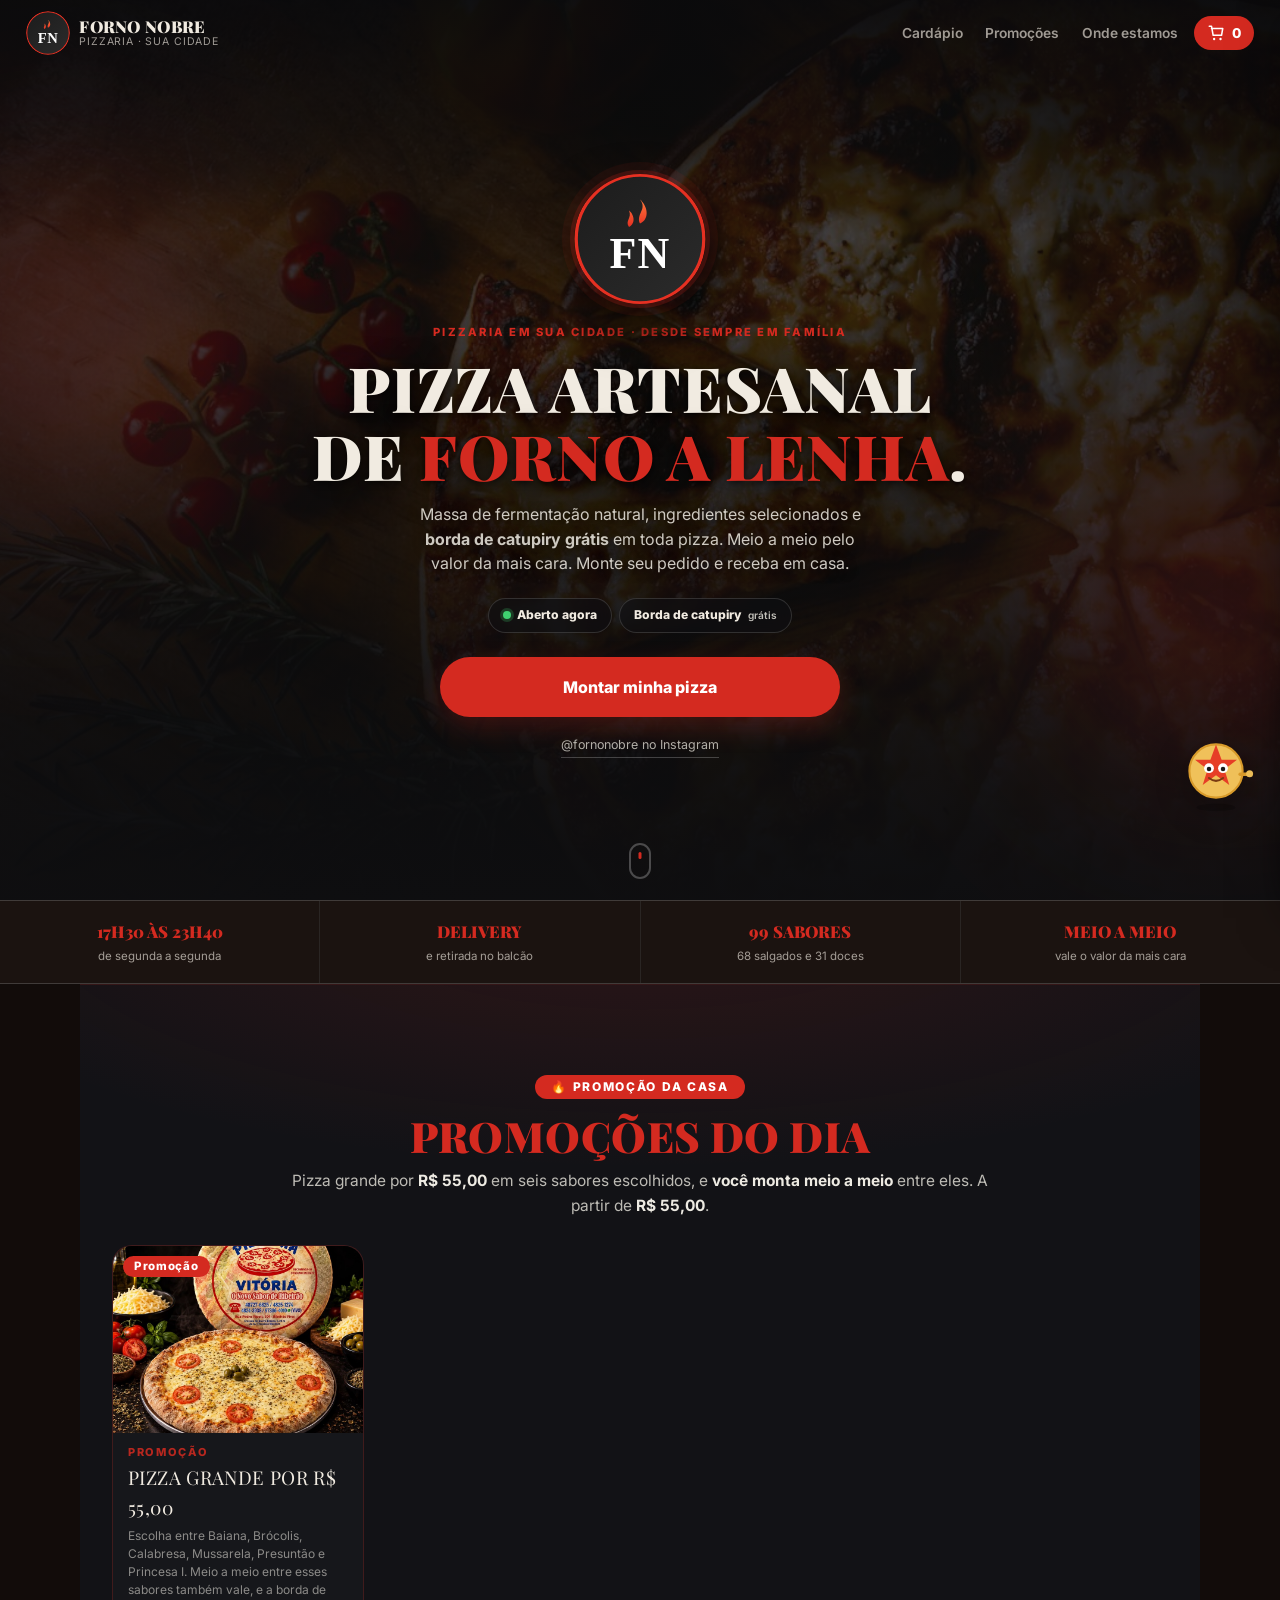
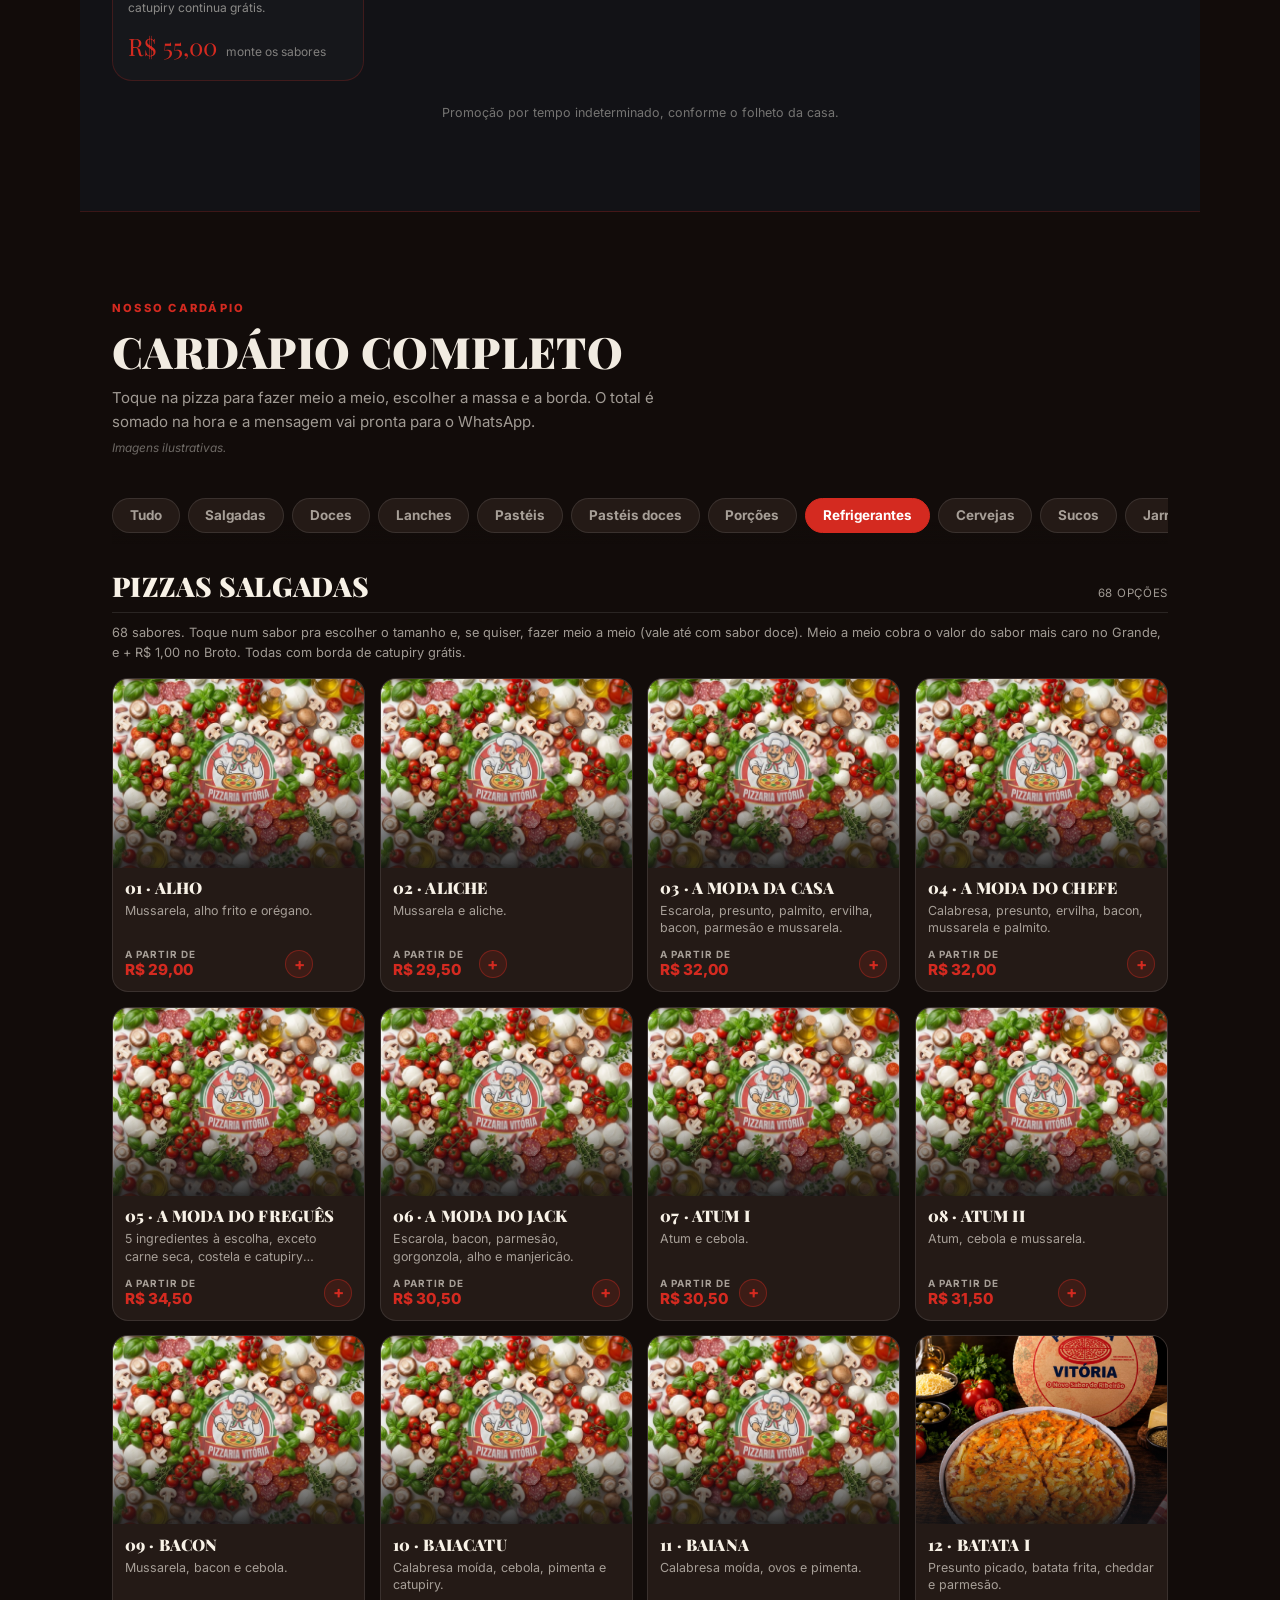
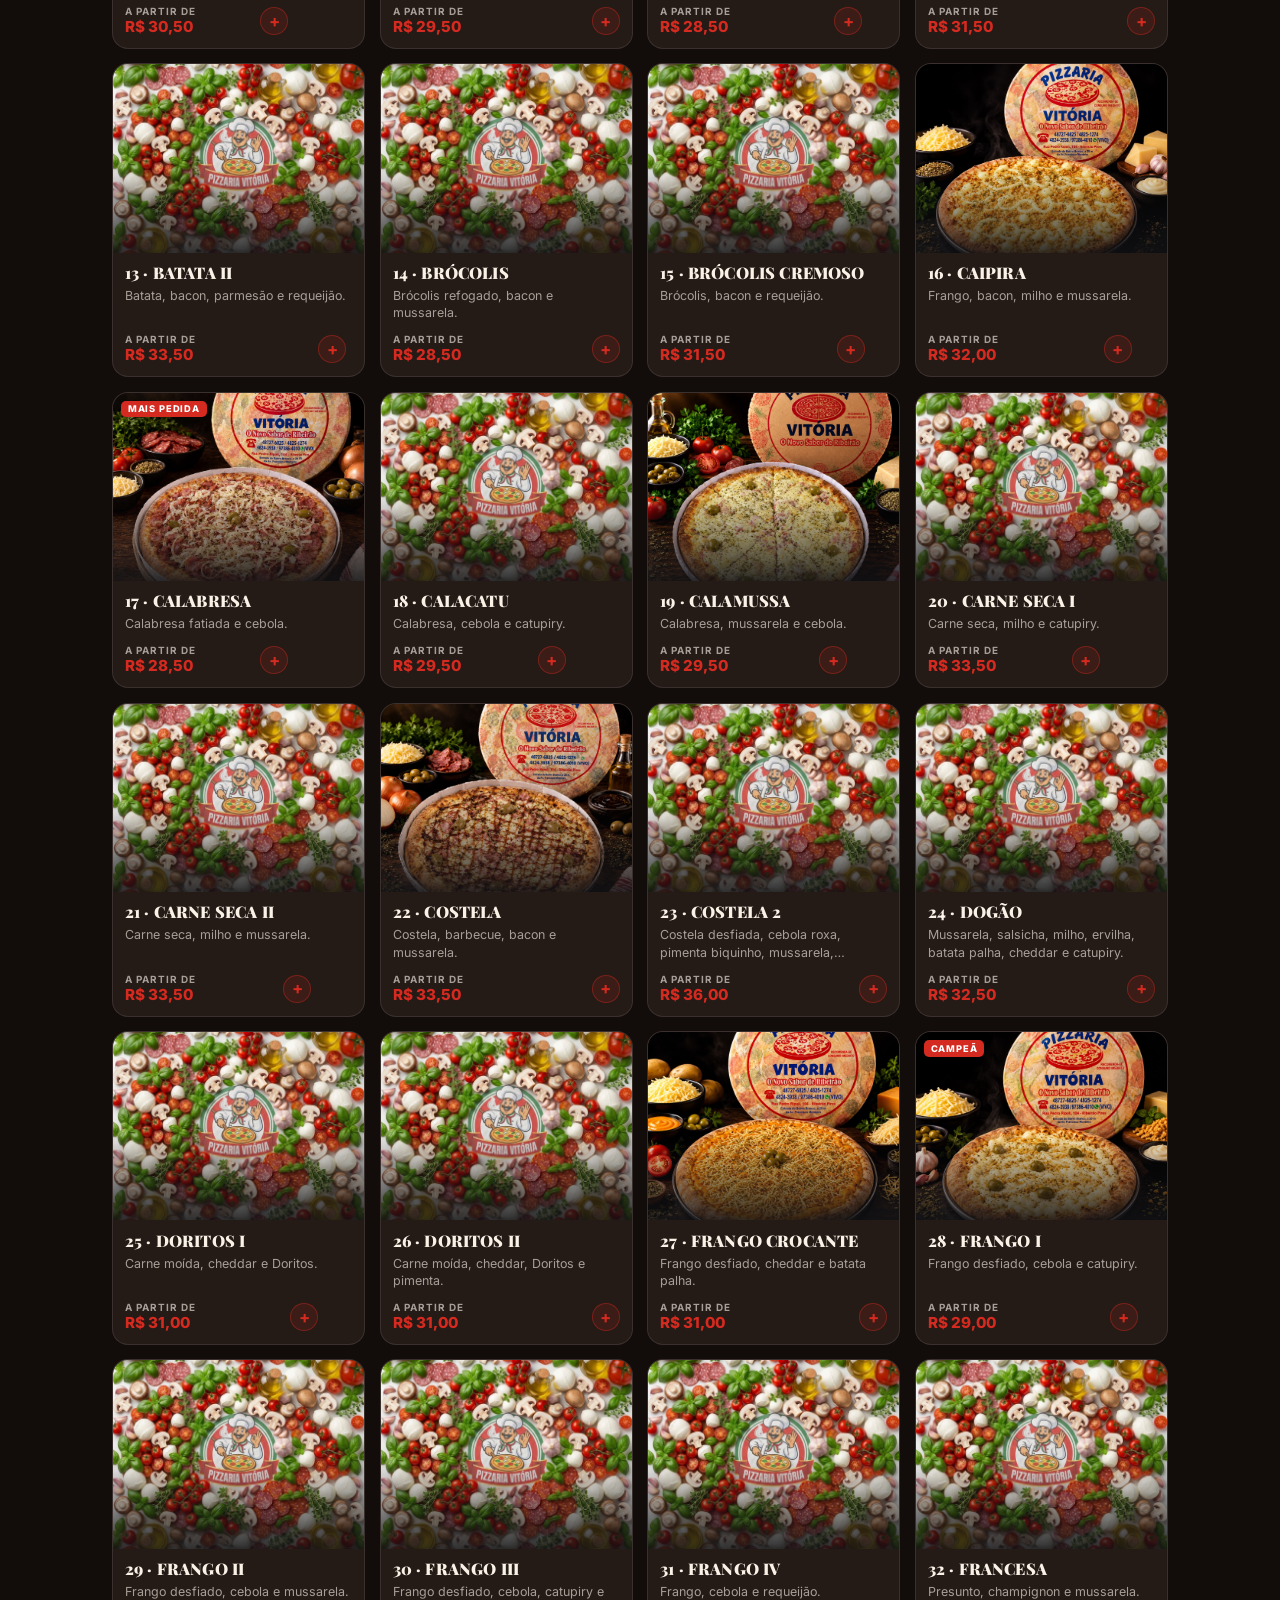
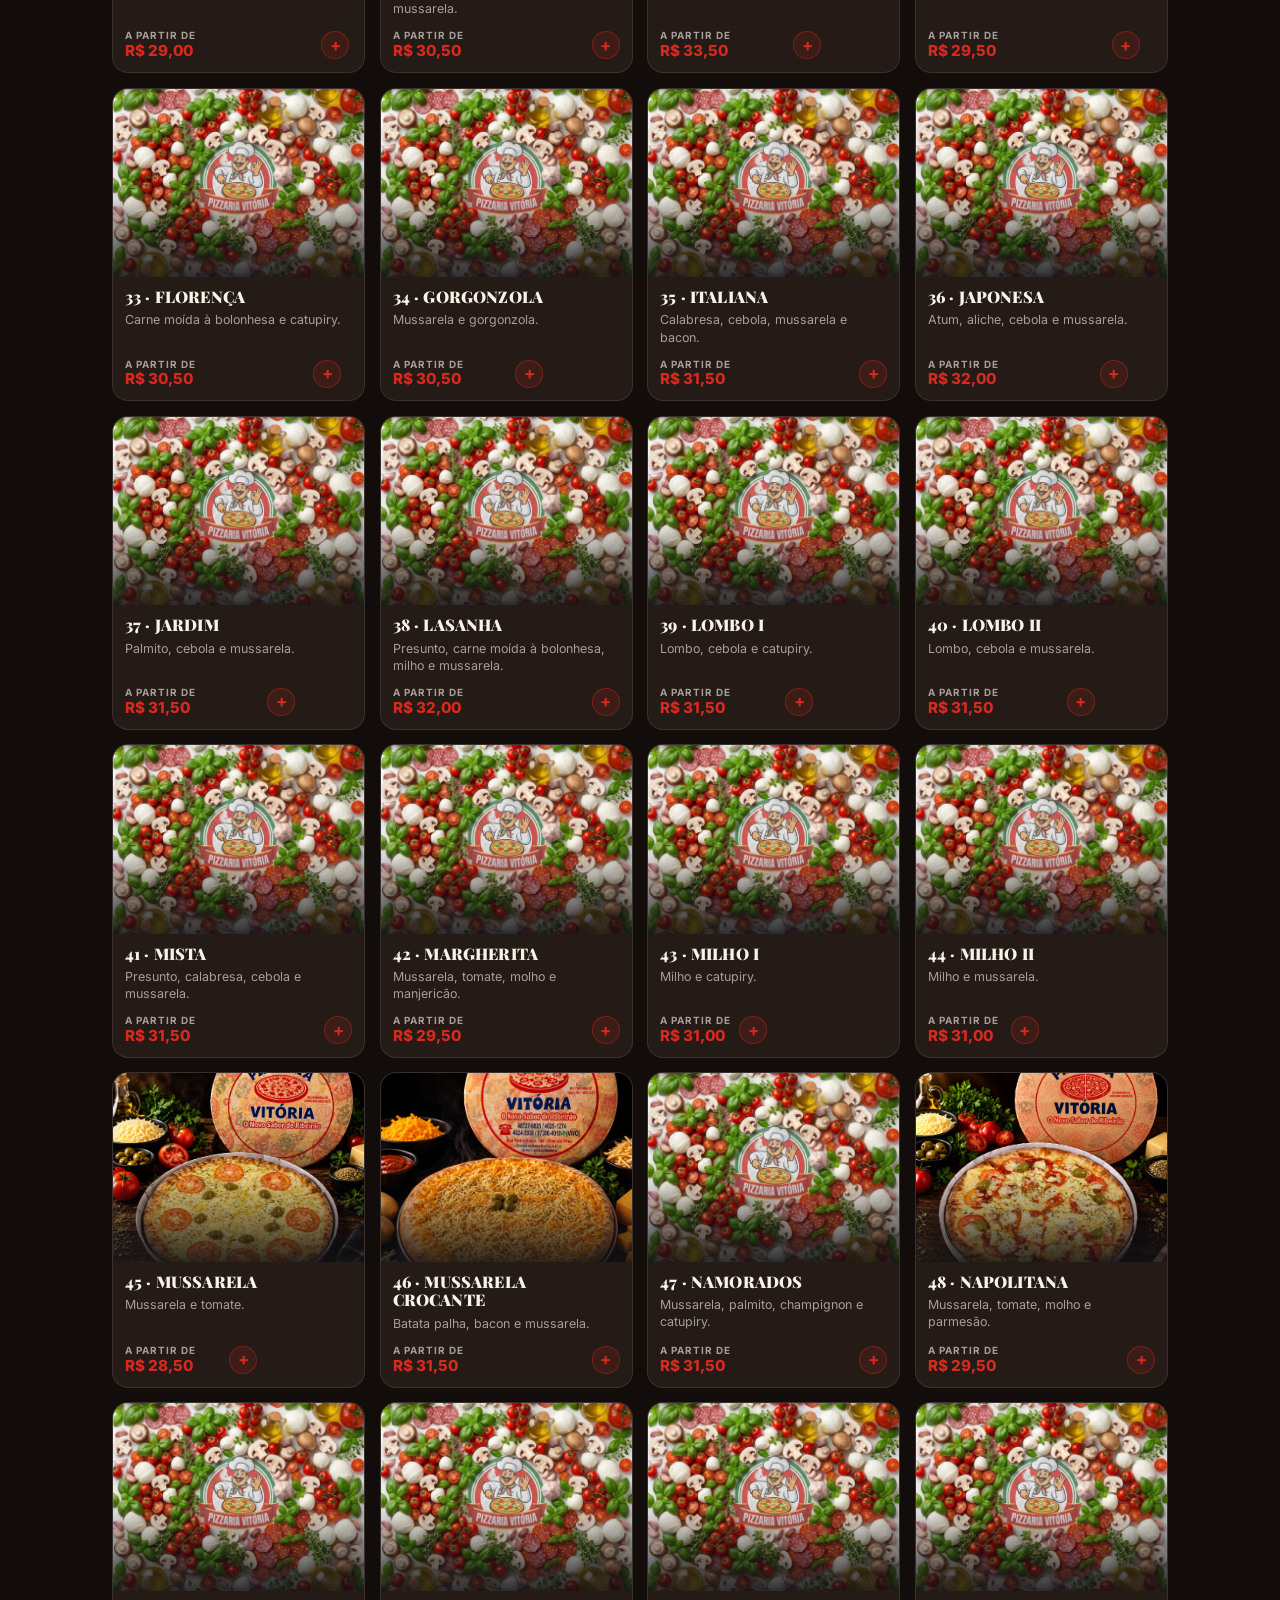
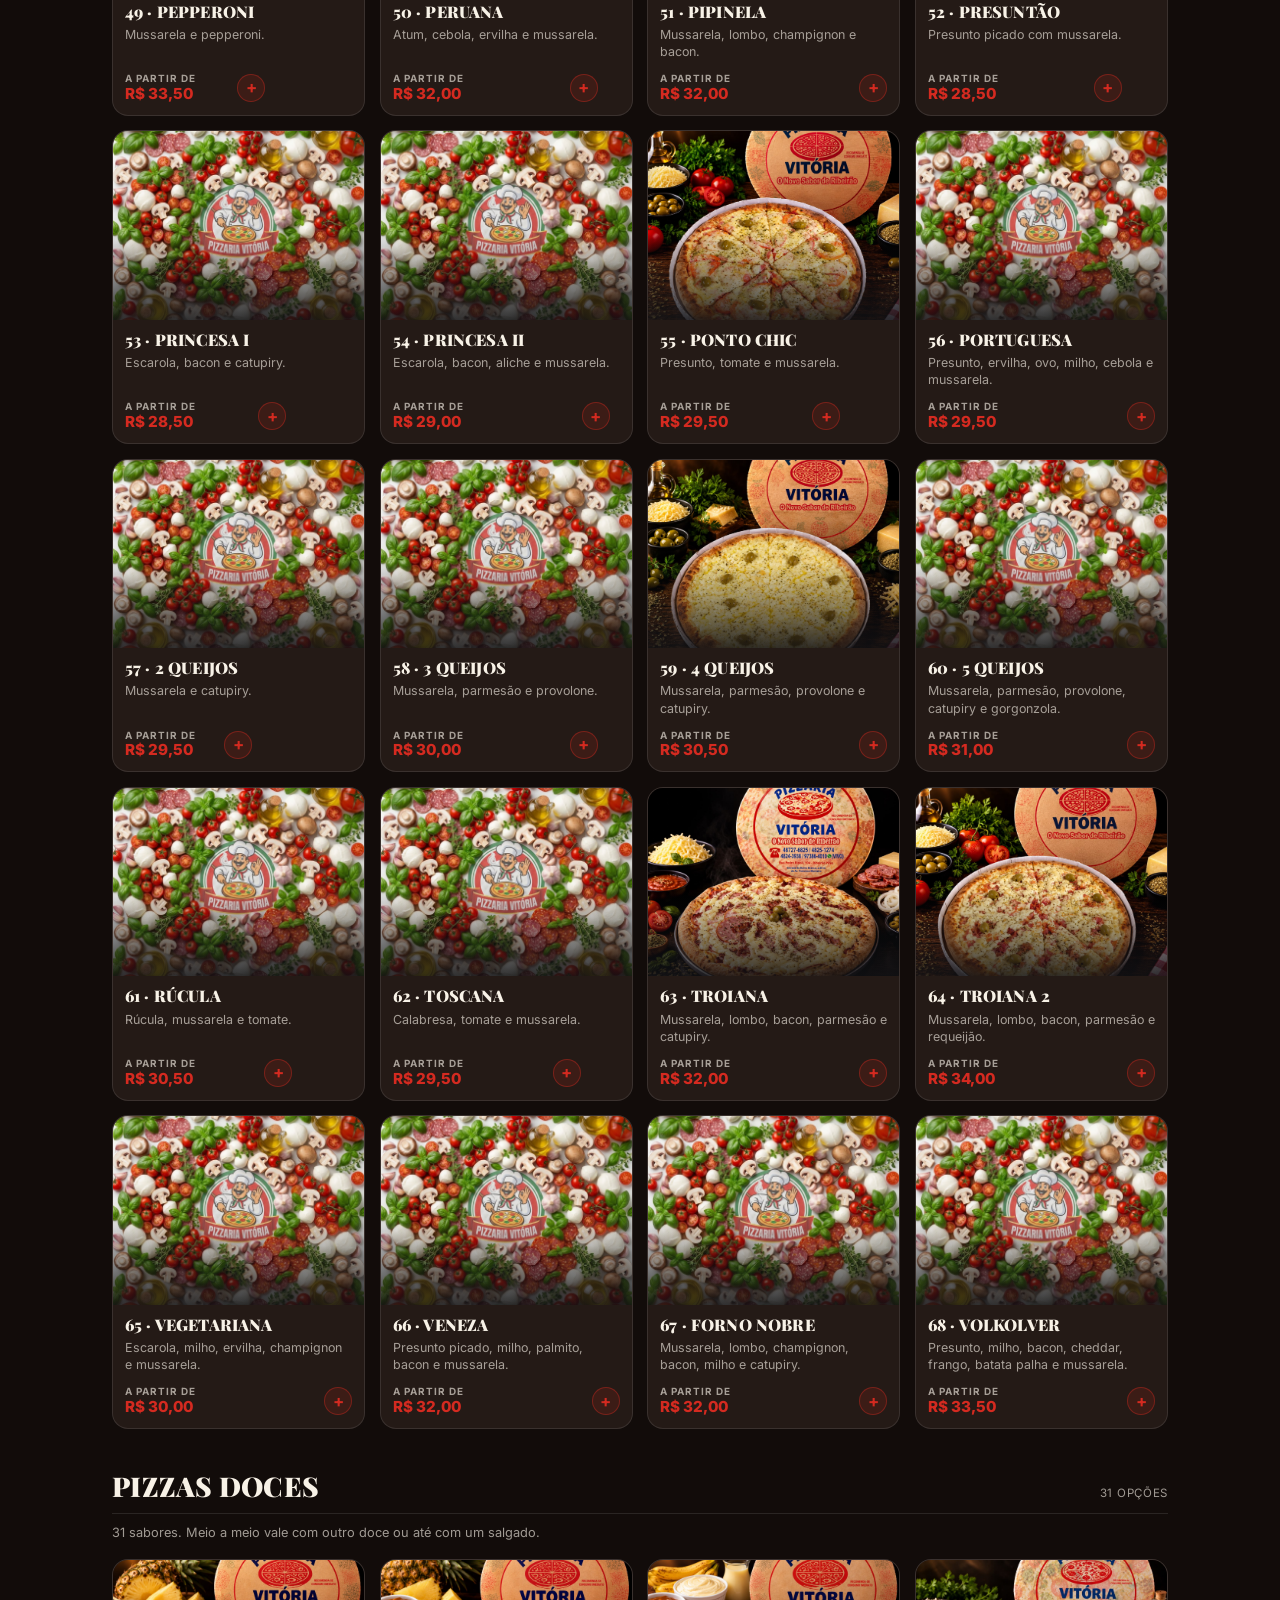
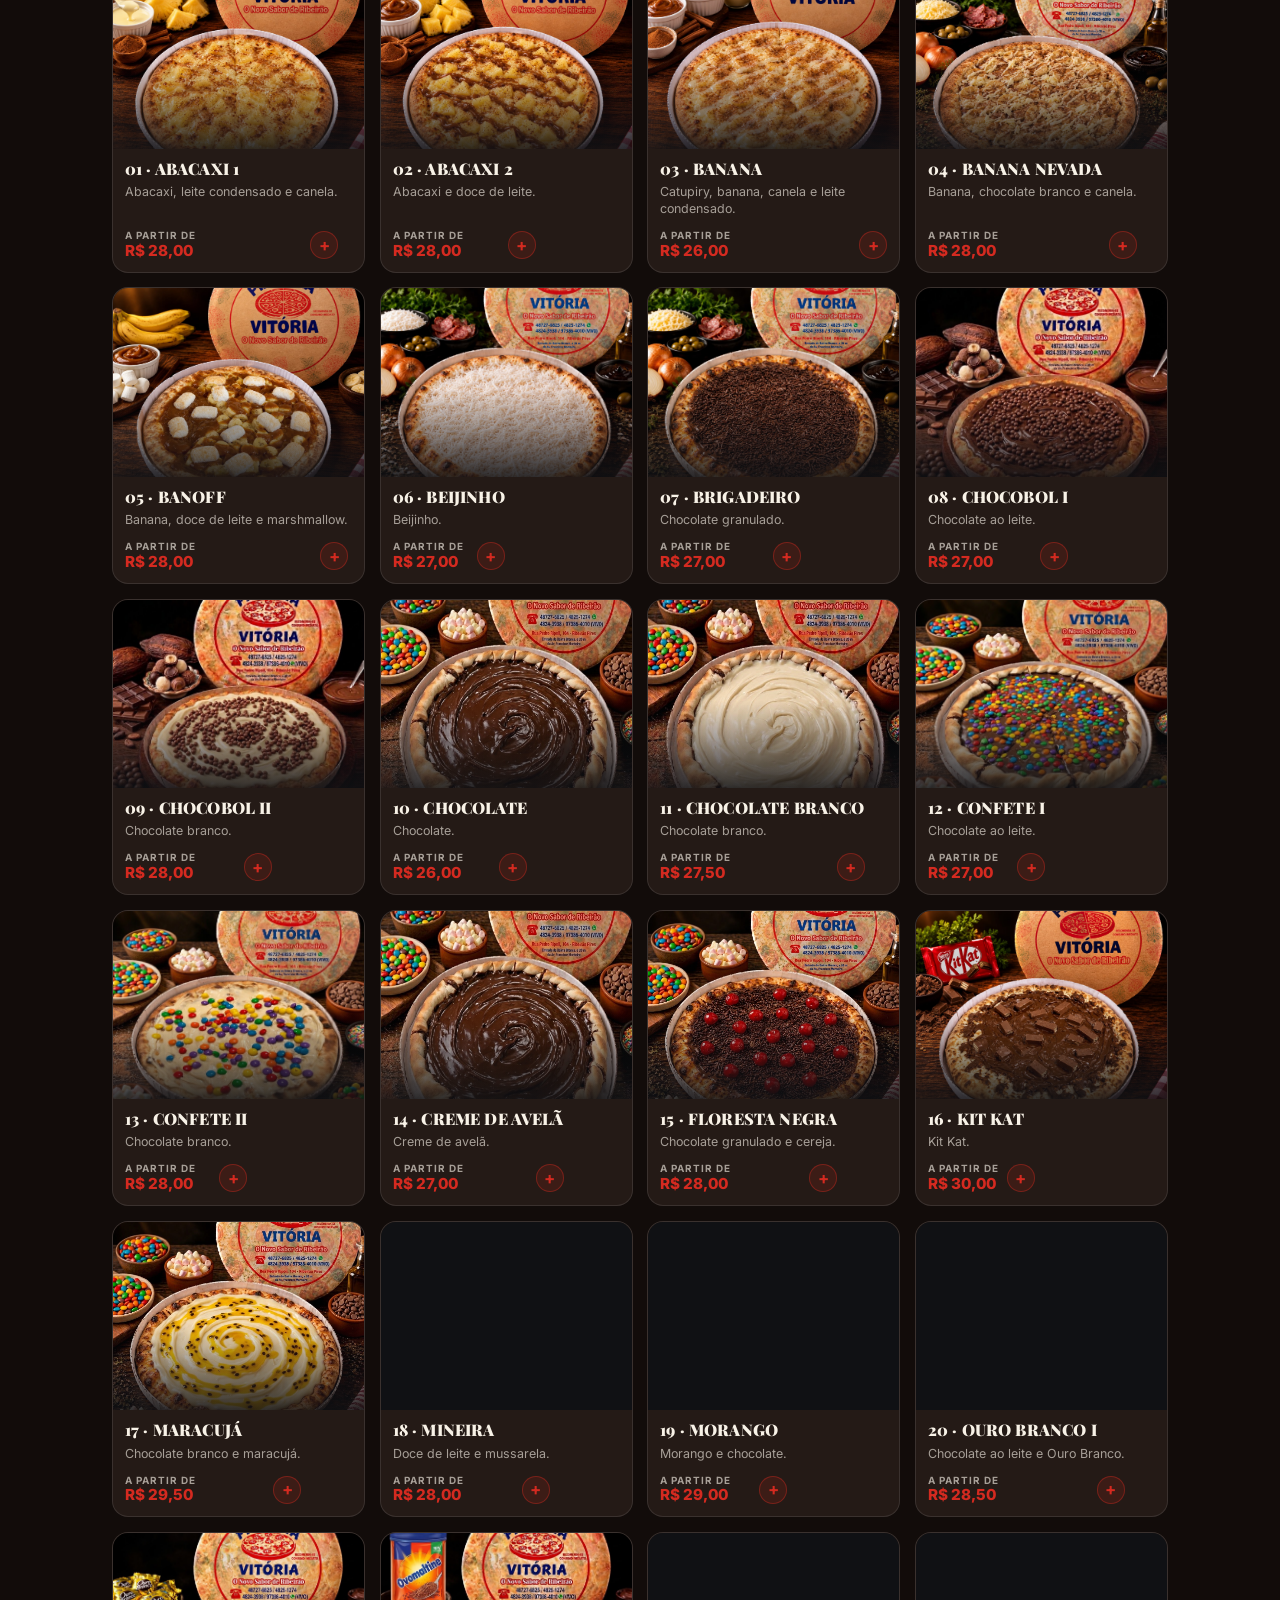
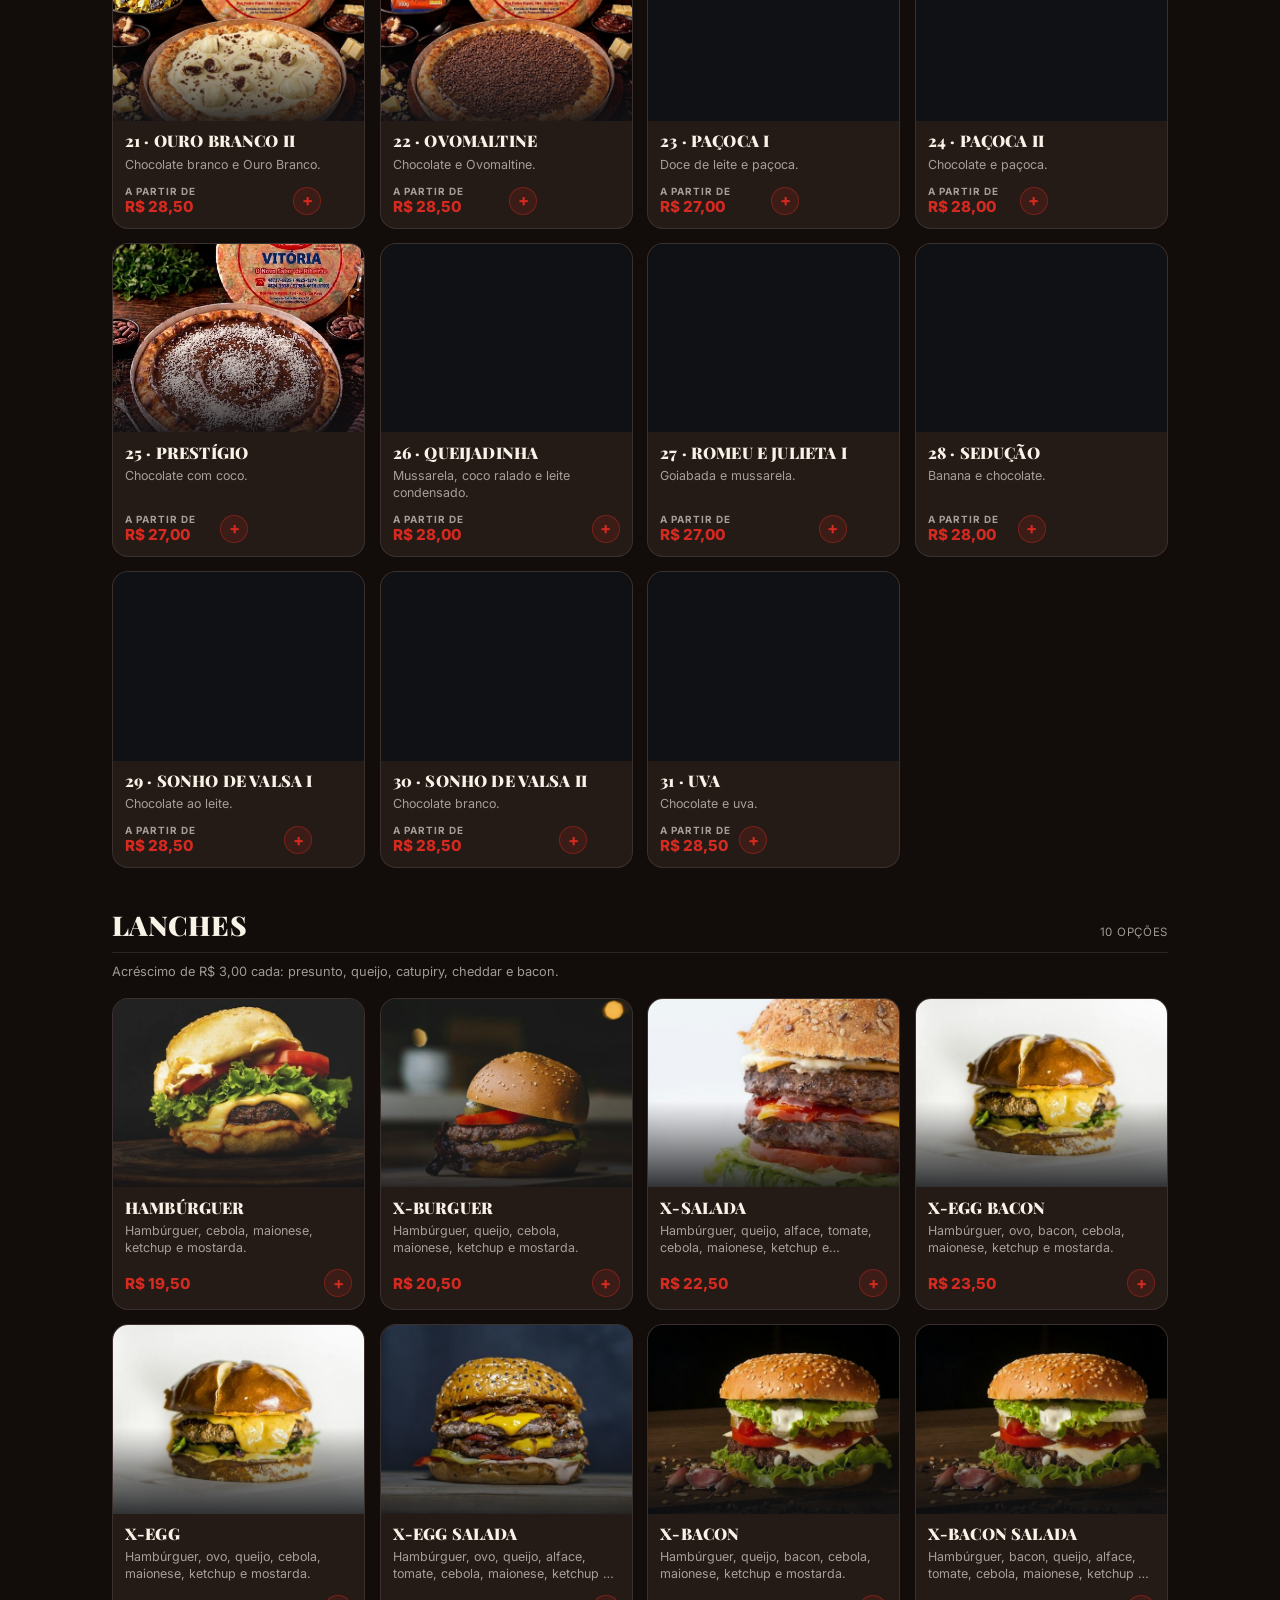
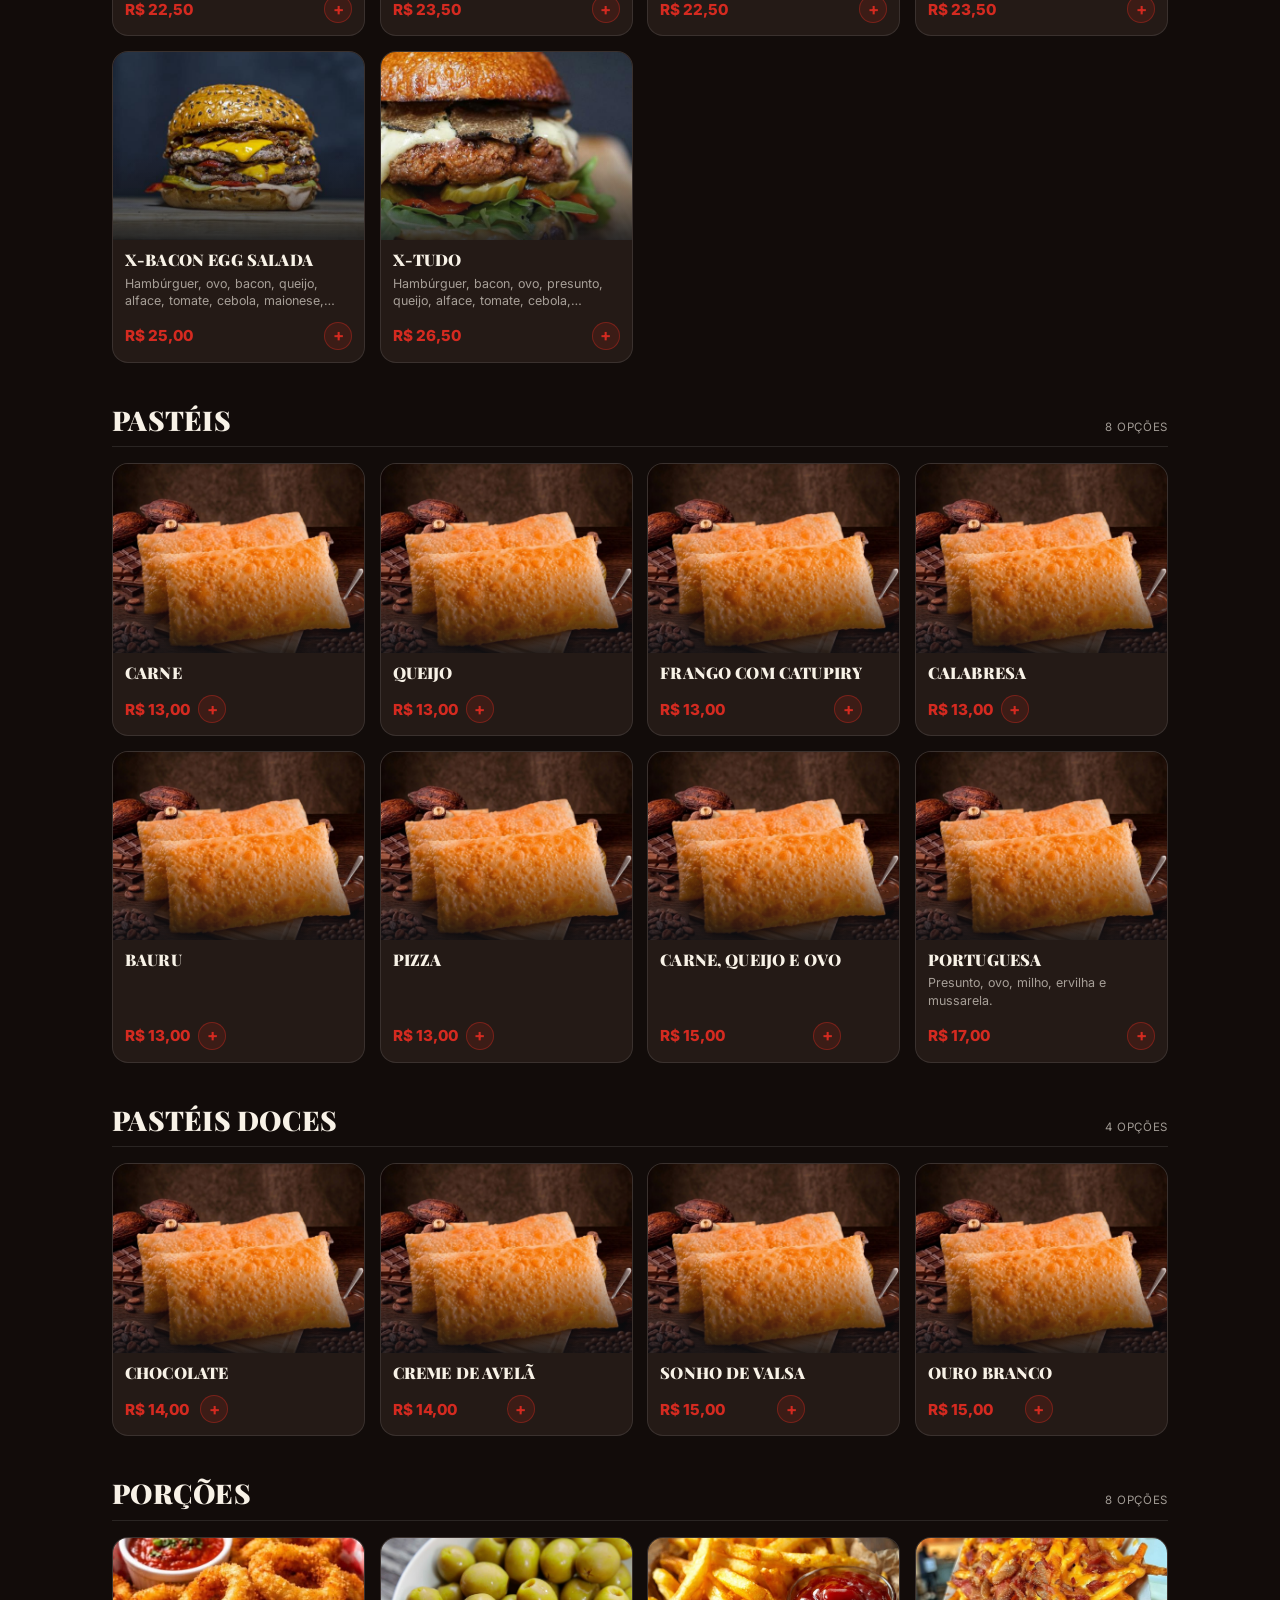
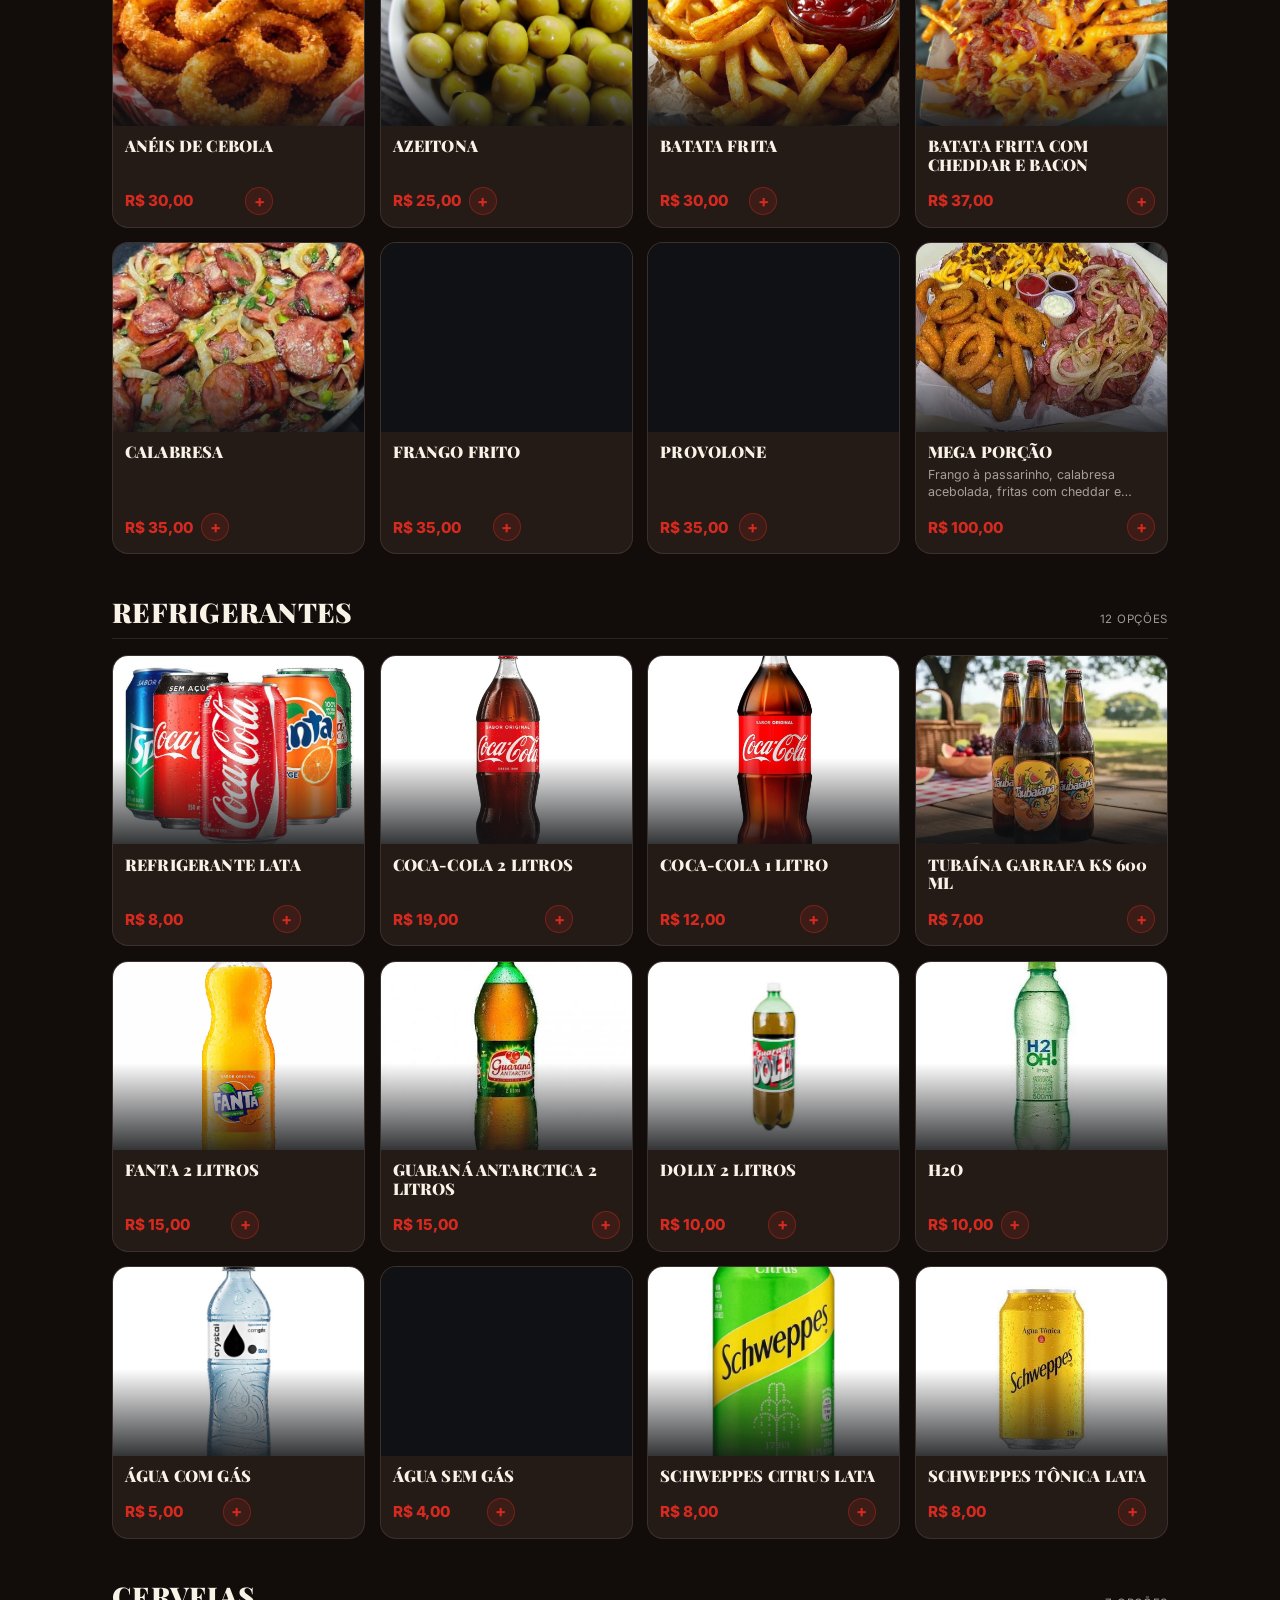
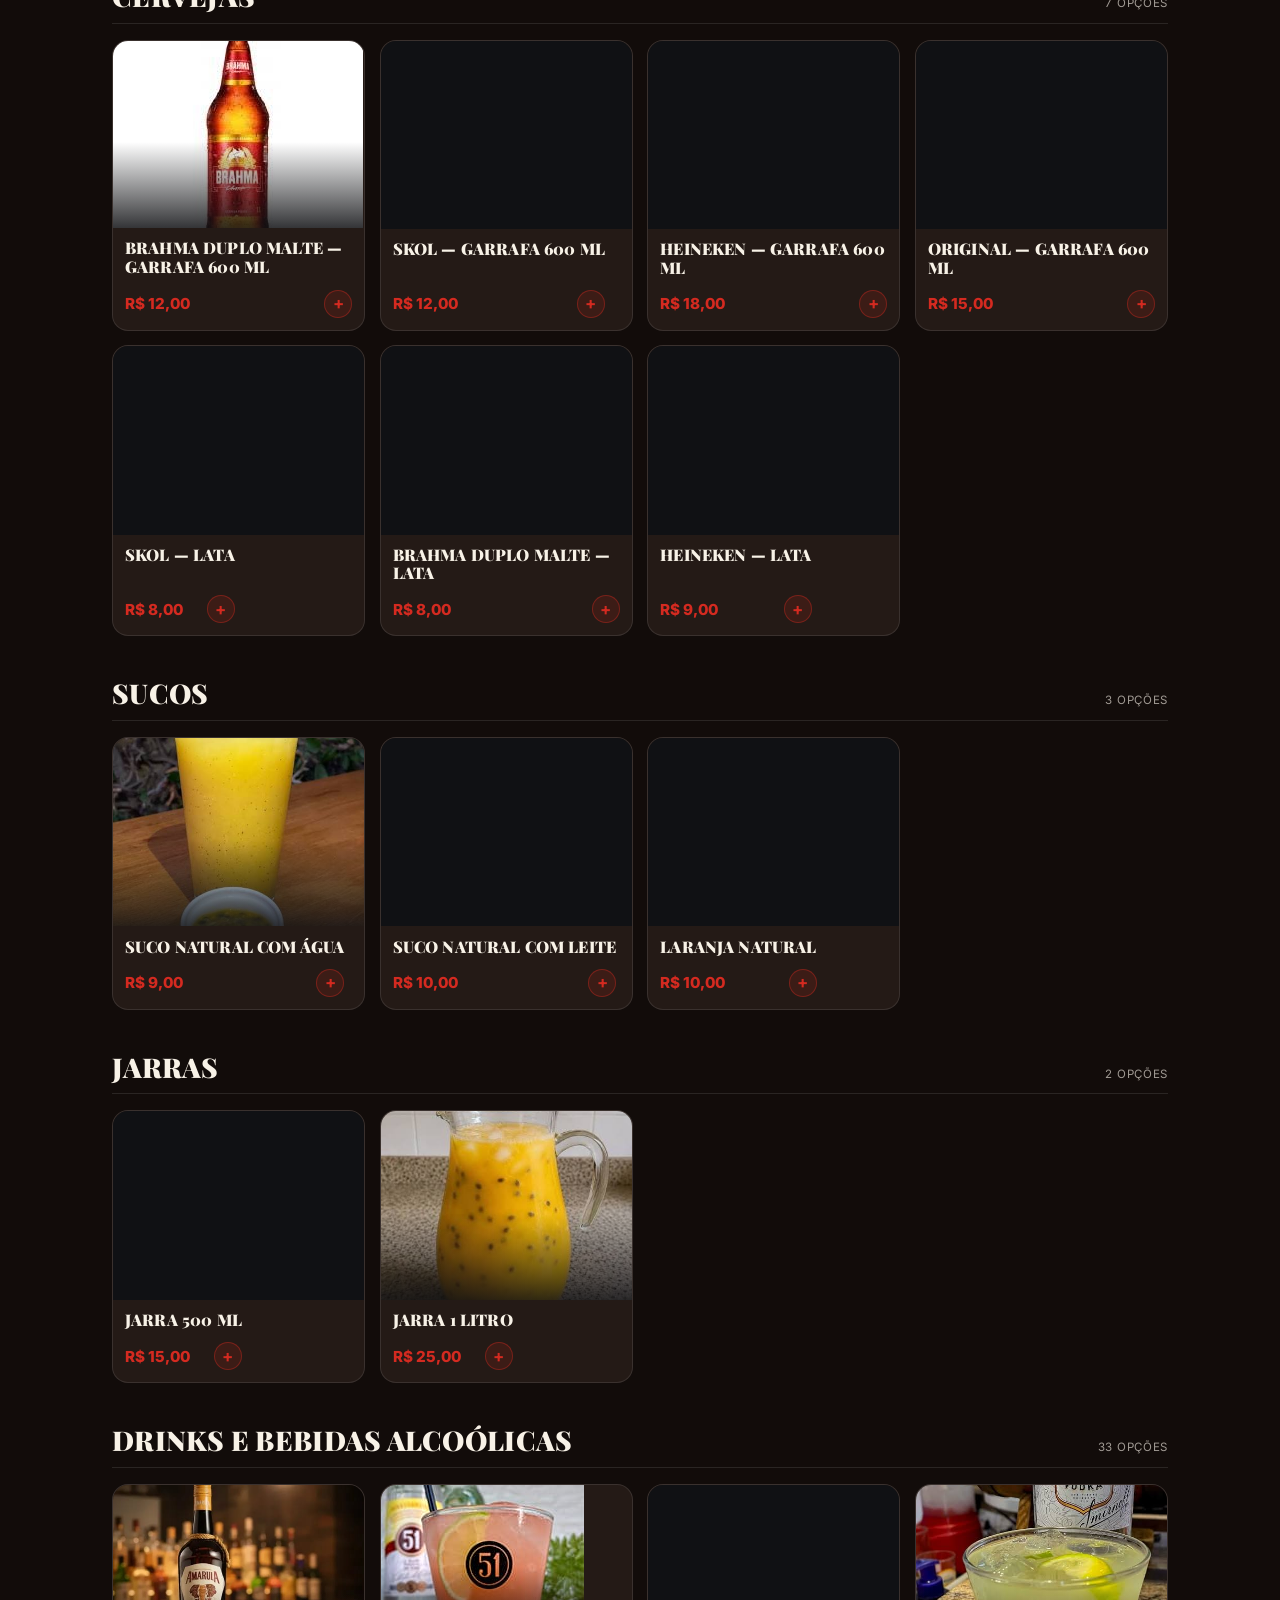
==== commit db698a35: "Mascote animado (nosso modelo, independente)" ====
--- a/index.html
+++ b/index.html
@@ -315,5 +315,26 @@
 </script>
 <script type="module" src="assets/js/envio.js?v=21"></script>
 <script type="module" src="assets/js/cliente-login.js?v=1"></script>
+<!-- Mascote animado (Cria Site) -->
+<button class="mascote" data-mascote aria-label="Falar com a gente">
+  <span class="mascote__balao" data-balao>Bora pedir?</span>
+  <svg class="mascote__svg" viewBox="0 0 120 120" width="84" height="84" aria-hidden="true">
+    <ellipse cx="60" cy="112" rx="28" ry="5.5" fill="rgba(0,0,0,.22)"/>
+    <g class="mascote__corpo">
+      <circle cx="60" cy="60" r="38" fill="#f0c15a"/>
+      <circle cx="60" cy="60" r="38" fill="none" stroke="#d99b2b" stroke-width="3"/>
+      <path d="M60 22 L68 44 L90 44 L72 58 L79 80 L60 66 L41 80 L48 58 L30 44 L52 44 Z" fill="#e63022" opacity=".9"/>
+      <g class="mascote__olhos">
+        <circle cx="50" cy="56" r="7" fill="#fff"/><circle cx="70" cy="56" r="7" fill="#fff"/>
+        <circle class="pupila" cx="50" cy="57" r="3.2" fill="#1a1a1a"/>
+        <circle class="pupila" cx="70" cy="57" r="3.2" fill="#1a1a1a"/>
+      </g>
+      <path d="M50 70 Q60 78 70 70" stroke="#7a3b12" stroke-width="3" fill="none" stroke-linecap="round"/>
+      <g class="mascote__braco"><rect x="92" y="62" width="15" height="5" rx="2.5" fill="#d99b2b"/>
+        <circle cx="108" cy="64" r="5" fill="#f0c15a"/></g>
+    </g>
+  </svg>
+</button>
+<script type="module" src="assets/js/mascote.js"></script>
 </body>
 </html>
--- a/assets/css/estilo.css
+++ b/assets/css/estilo.css
@@ -630,3 +630,24 @@
   box-shadow:0 6px 16px rgba(233,169,60,.35)}
 .fid-conta{font-size:1rem;font-weight:700;color:var(--amarelo-forte)}
 .fid-regra{margin-top:.5rem;font-size:.8rem;color:var(--texto-suave);line-height:1.45}
+
+/* ===================== MASCOTE (Cria Site) ===================== */
+.mascote{position:fixed;right:1rem;bottom:calc(5.4rem + env(safe-area-inset-bottom));z-index:60;
+  background:none;border:0;cursor:pointer;filter:drop-shadow(0 8px 16px rgba(0,0,0,.3))}
+.mascote__svg{display:block}
+.mascote__corpo{transform-origin:60px 112px;animation:fnFlutua 3s ease-in-out infinite}
+@keyframes fnFlutua{0%,100%{transform:translateY(0) rotate(-2deg)}50%{transform:translateY(-7px) rotate(2deg)}}
+.mascote__braco{transform-origin:96px 64px;animation:fnAcena 3s ease-in-out infinite}
+@keyframes fnAcena{0%,70%,100%{transform:rotate(0)}80%{transform:rotate(-24deg)}90%{transform:rotate(-8deg)}}
+.mascote .pupila{transform-box:fill-box;transform-origin:center;animation:fnPisca 4s infinite}
+@keyframes fnPisca{0%,92%,100%{transform:scaleY(1)}96%{transform:scaleY(.1)}}
+.mascote:active .mascote__corpo{animation:fnPulo .4s}
+@keyframes fnPulo{0%,100%{transform:translateY(0)}40%{transform:translateY(-16px) scale(1.05)}}
+.mascote__balao{position:absolute;right:88px;top:14px;white-space:nowrap;
+  background:#fff;color:#1a1a1a;font-weight:700;font-size:.85rem;padding:.45rem .8rem;
+  border-radius:14px;box-shadow:0 6px 18px rgba(0,0,0,.25);opacity:0;transform:translateX(8px);
+  transition:all .3s;pointer-events:none}
+.mascote__balao::after{content:"";position:absolute;right:-6px;top:50%;margin-top:-5px;
+  border:5px solid transparent;border-left-color:#fff}
+.mascote.mostrar .mascote__balao{opacity:1;transform:none}
+@media (prefers-reduced-motion:reduce){.mascote__corpo,.mascote__braco,.pupila{animation:none}}
--- a/assets/css/estilo.css
+++ b/assets/css/estilo.css
@@ -630,3 +630,24 @@
   box-shadow:0 6px 16px rgba(233,169,60,.35)}
 .fid-conta{font-size:1rem;font-weight:700;color:var(--amarelo-forte)}
 .fid-regra{margin-top:.5rem;font-size:.8rem;color:var(--texto-suave);line-height:1.45}
+
+/* ===================== MASCOTE (Cria Site) ===================== */
+.mascote{position:fixed;right:1rem;bottom:calc(5.4rem + env(safe-area-inset-bottom));z-index:60;
+  background:none;border:0;cursor:pointer;filter:drop-shadow(0 8px 16px rgba(0,0,0,.3))}
+.mascote__svg{display:block}
+.mascote__corpo{transform-origin:60px 112px;animation:fnFlutua 3s ease-in-out infinite}
+@keyframes fnFlutua{0%,100%{transform:translateY(0) rotate(-2deg)}50%{transform:translateY(-7px) rotate(2deg)}}
+.mascote__braco{transform-origin:96px 64px;animation:fnAcena 3s ease-in-out infinite}
+@keyframes fnAcena{0%,70%,100%{transform:rotate(0)}80%{transform:rotate(-24deg)}90%{transform:rotate(-8deg)}}
+.mascote .pupila{transform-box:fill-box;transform-origin:center;animation:fnPisca 4s infinite}
+@keyframes fnPisca{0%,92%,100%{transform:scaleY(1)}96%{transform:scaleY(.1)}}
+.mascote:active .mascote__corpo{animation:fnPulo .4s}
+@keyframes fnPulo{0%,100%{transform:translateY(0)}40%{transform:translateY(-16px) scale(1.05)}}
+.mascote__balao{position:absolute;right:88px;top:14px;white-space:nowrap;
+  background:#fff;color:#1a1a1a;font-weight:700;font-size:.85rem;padding:.45rem .8rem;
+  border-radius:14px;box-shadow:0 6px 18px rgba(0,0,0,.25);opacity:0;transform:translateX(8px);
+  transition:all .3s;pointer-events:none}
+.mascote__balao::after{content:"";position:absolute;right:-6px;top:50%;margin-top:-5px;
+  border:5px solid transparent;border-left-color:#fff}
+.mascote.mostrar .mascote__balao{opacity:1;transform:none}
+@media (prefers-reduced-motion:reduce){.mascote__corpo,.mascote__braco,.pupila{animation:none}}
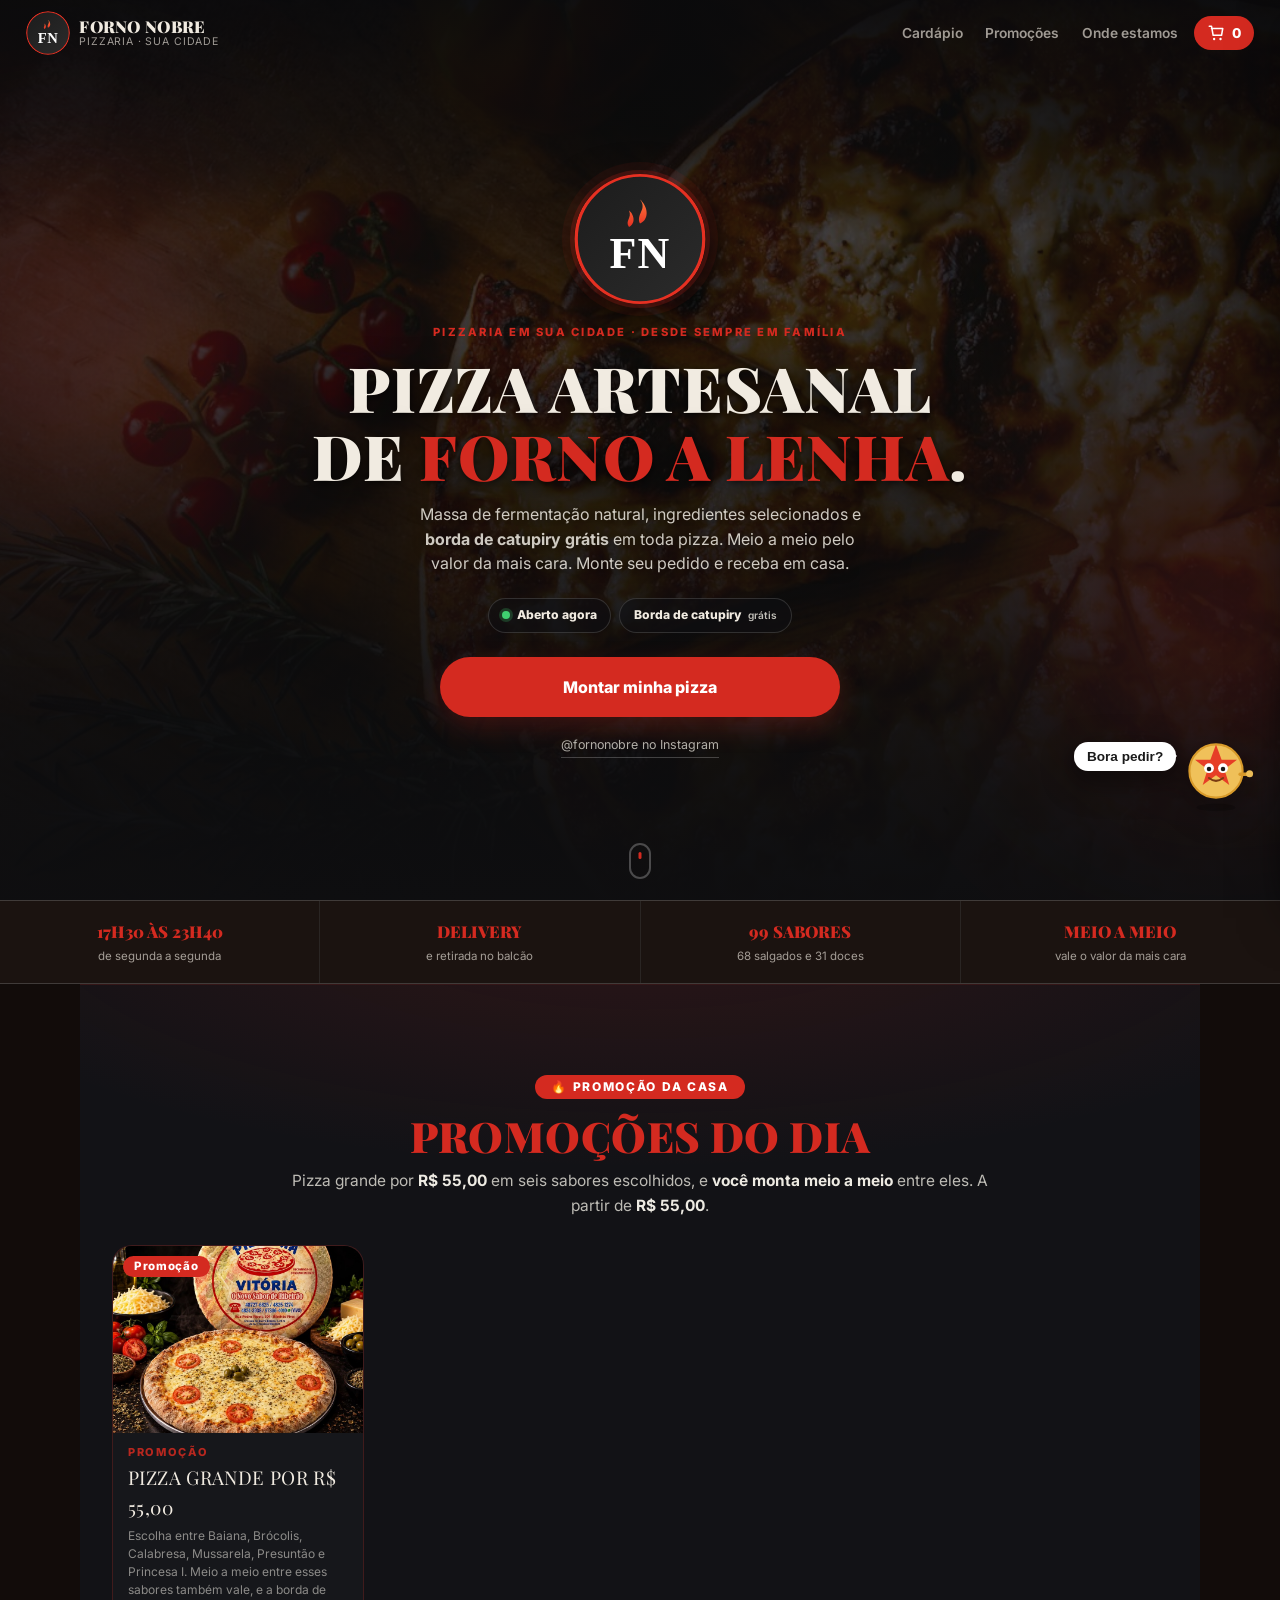
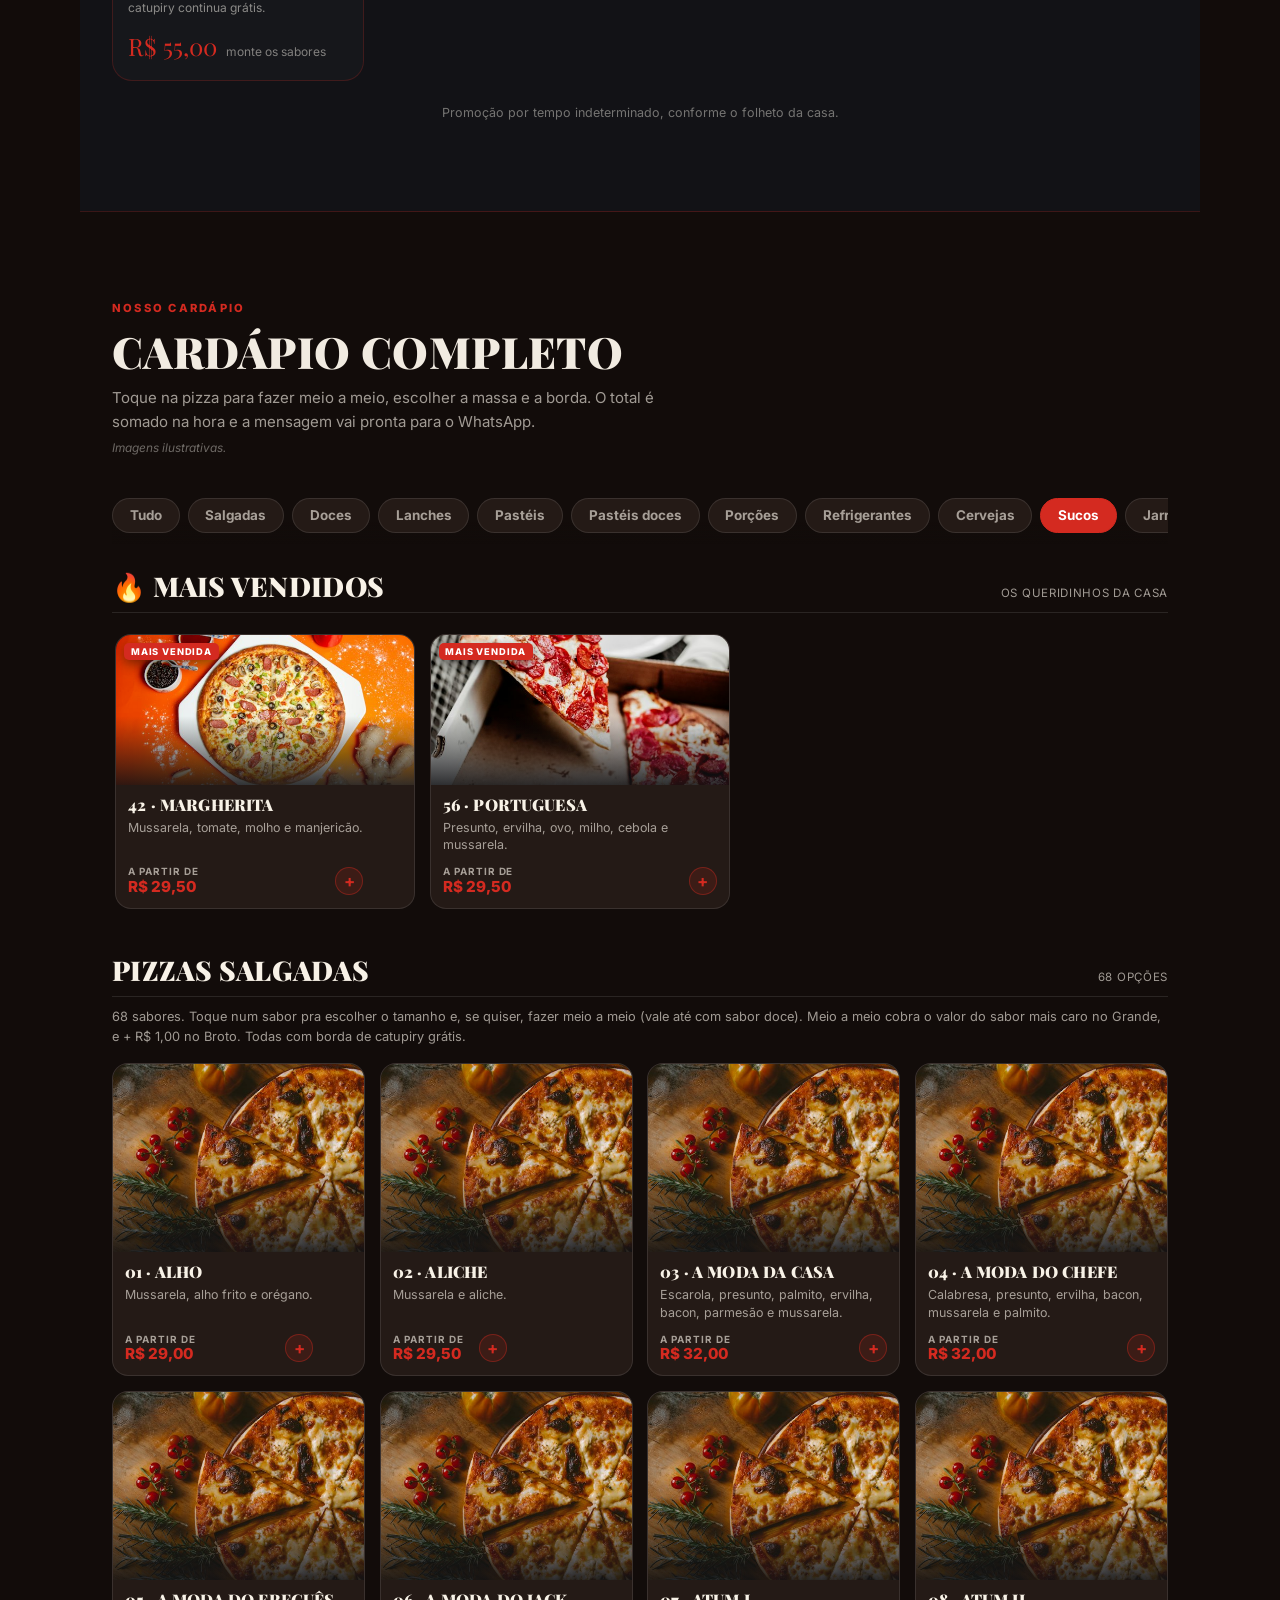
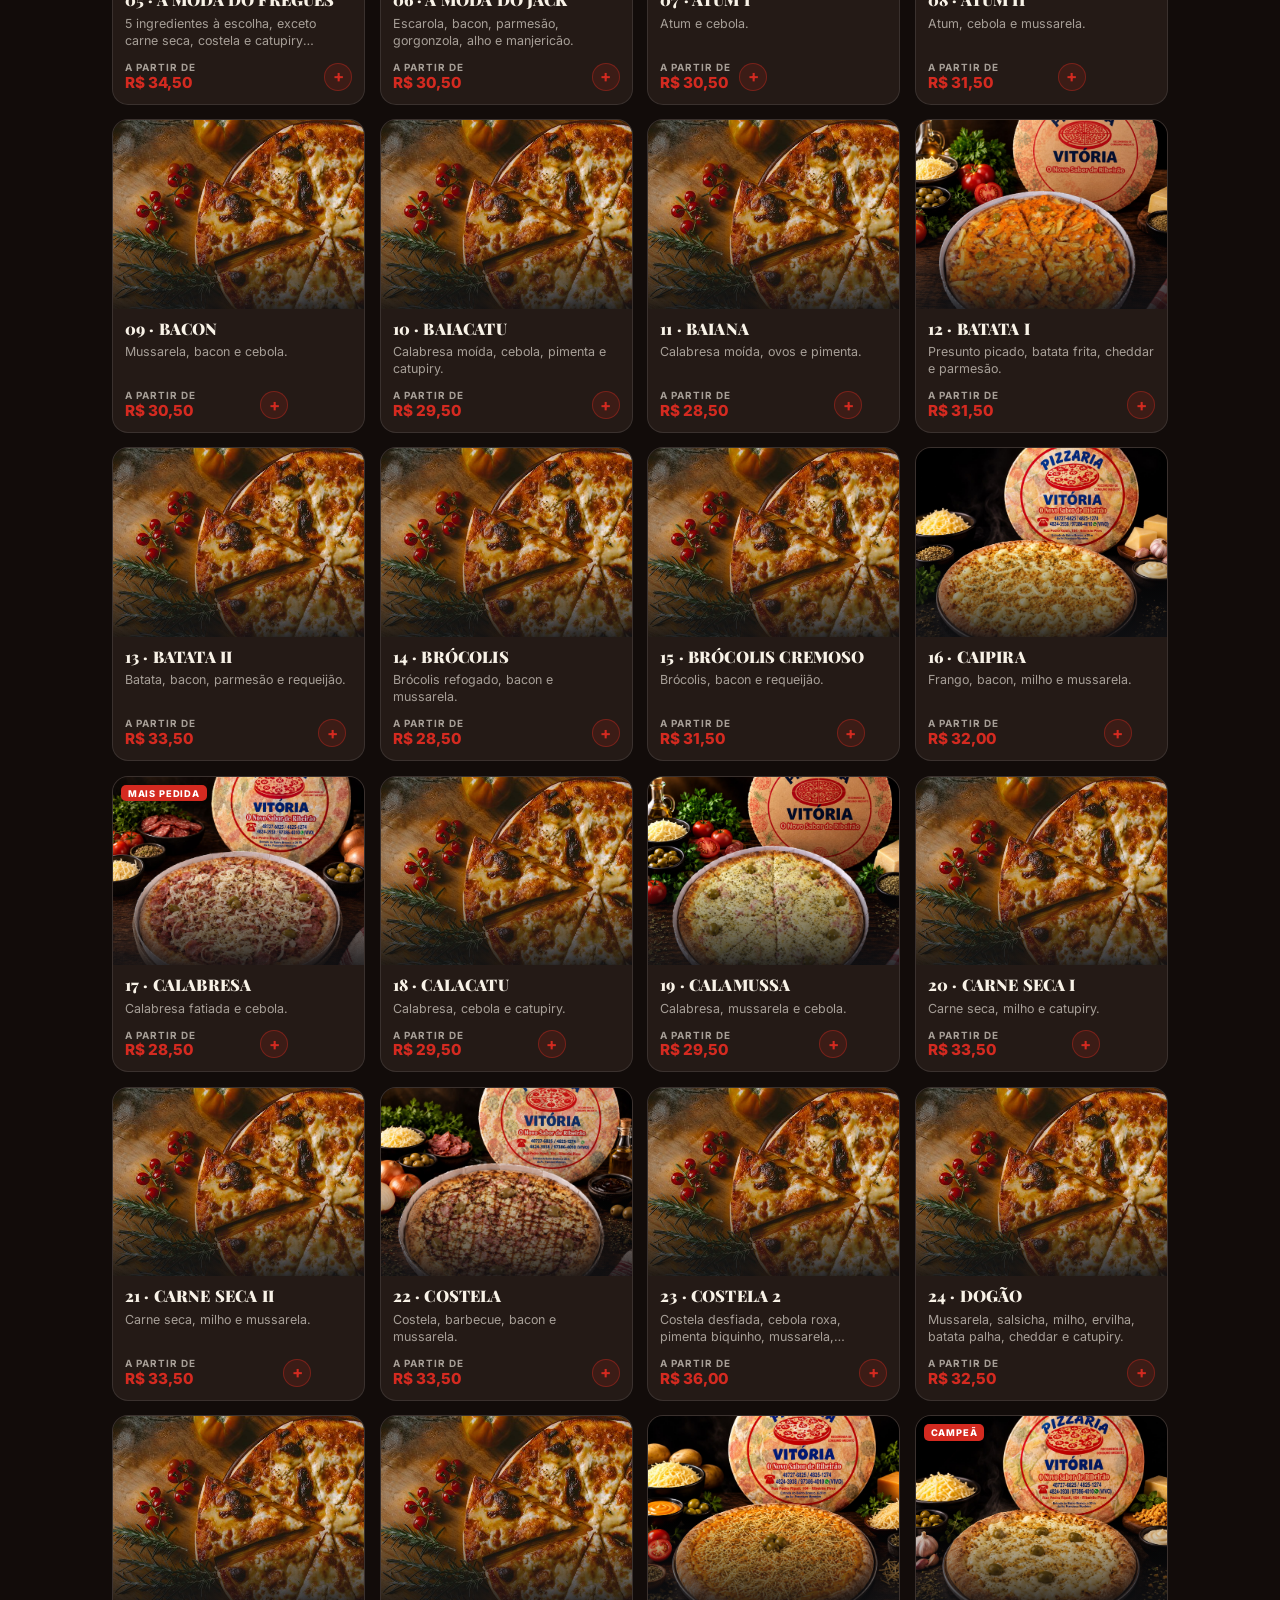
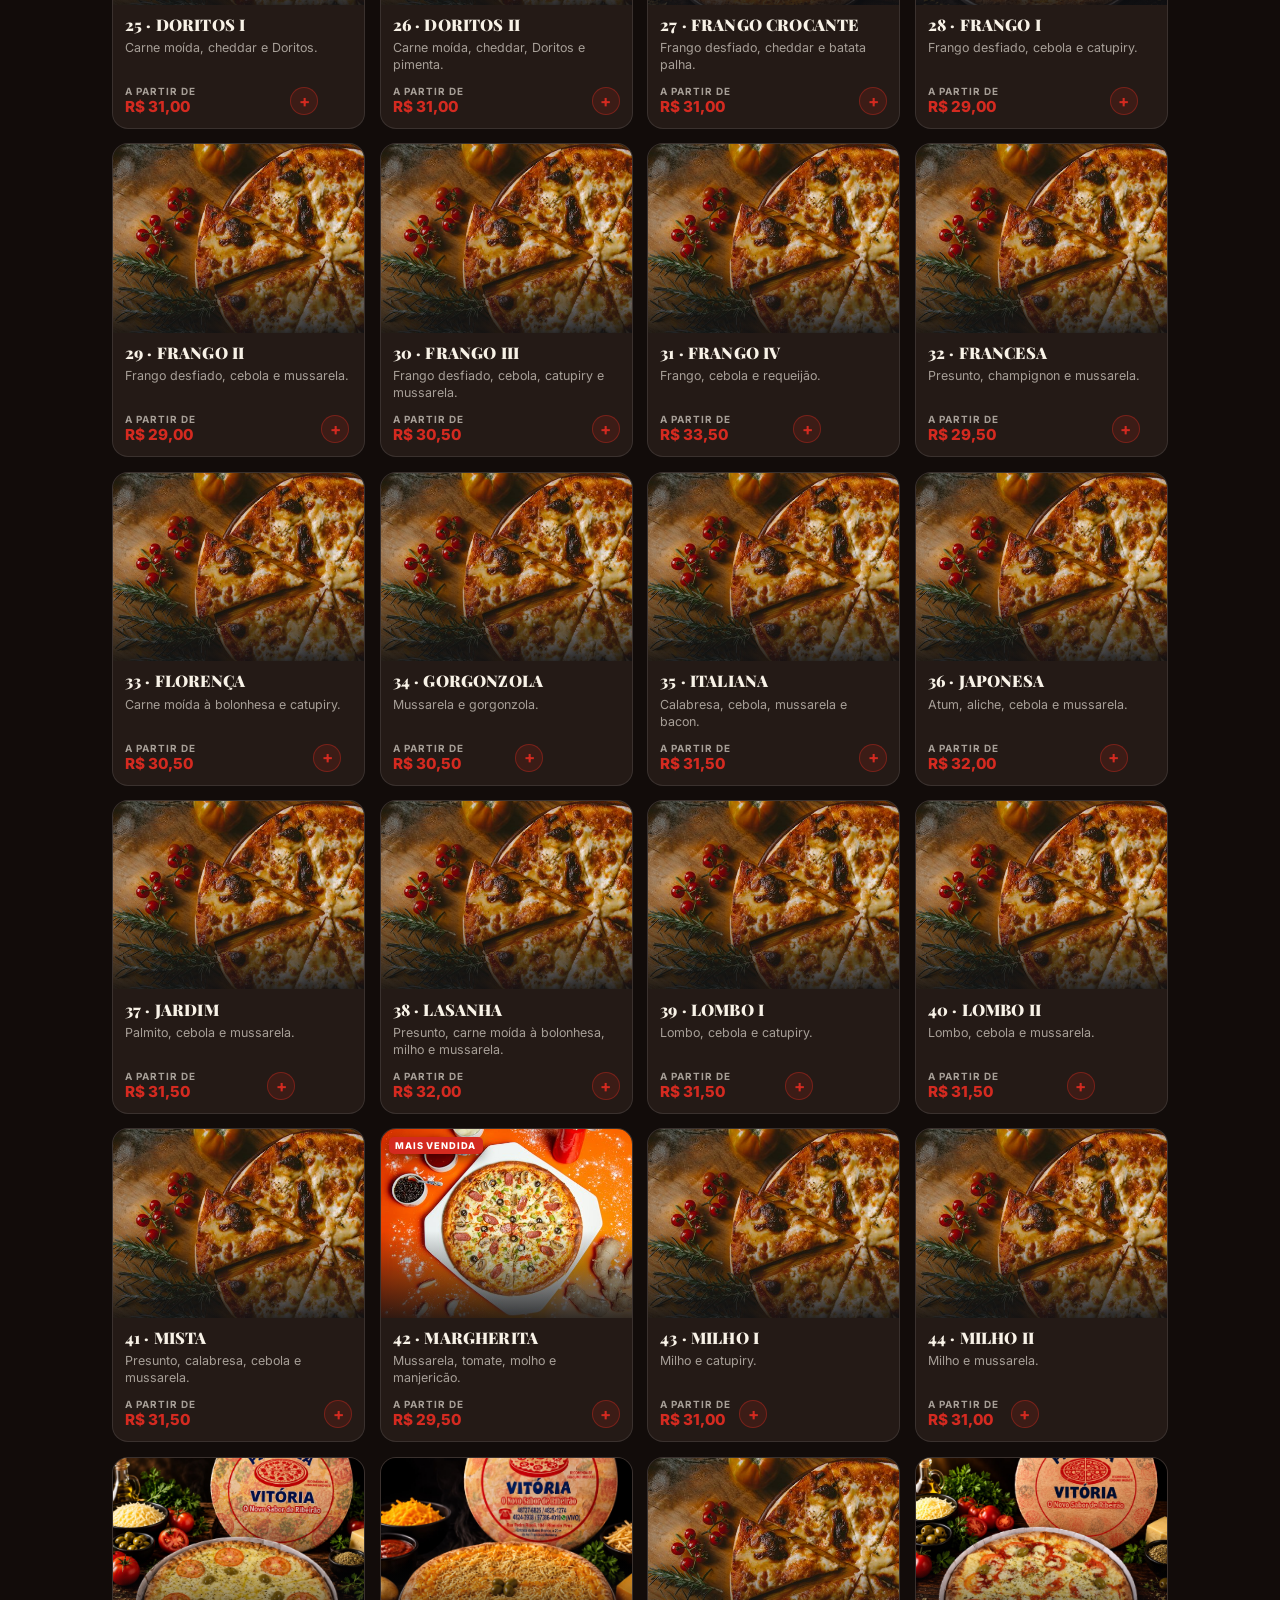
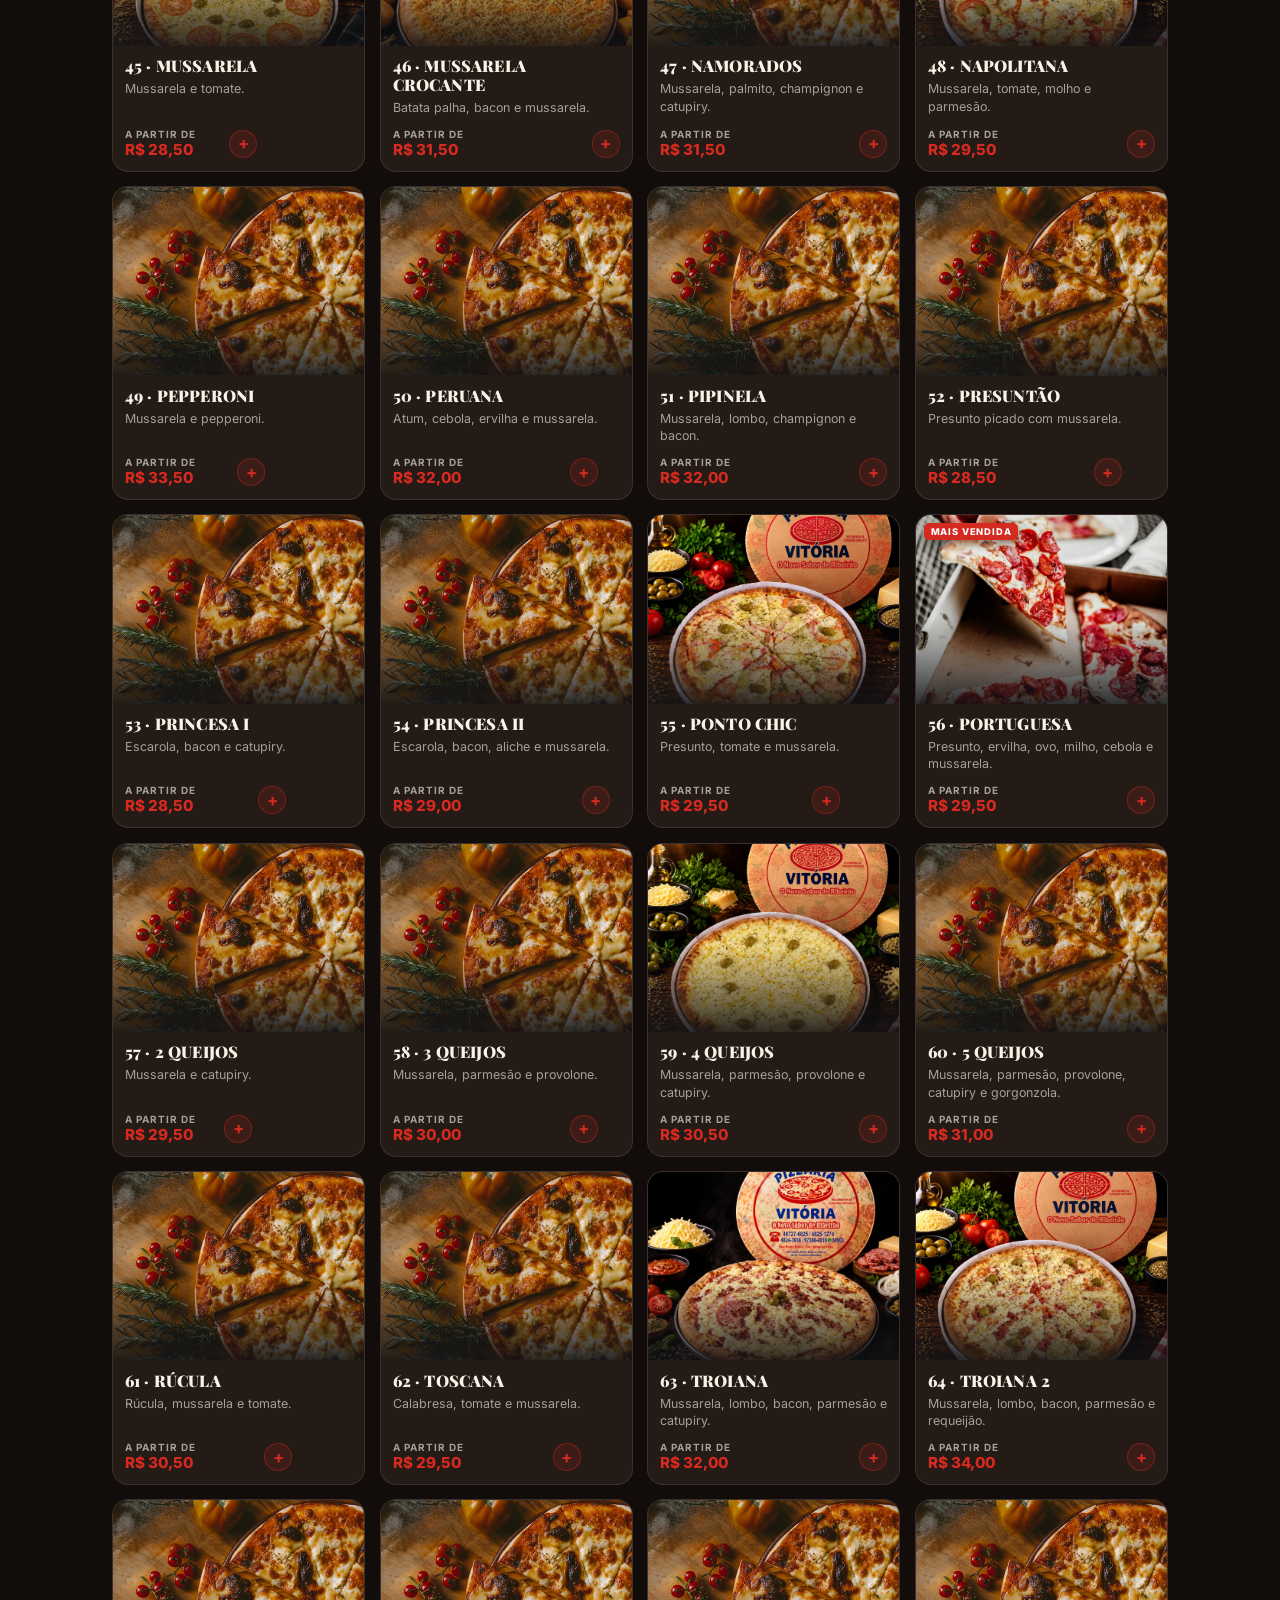
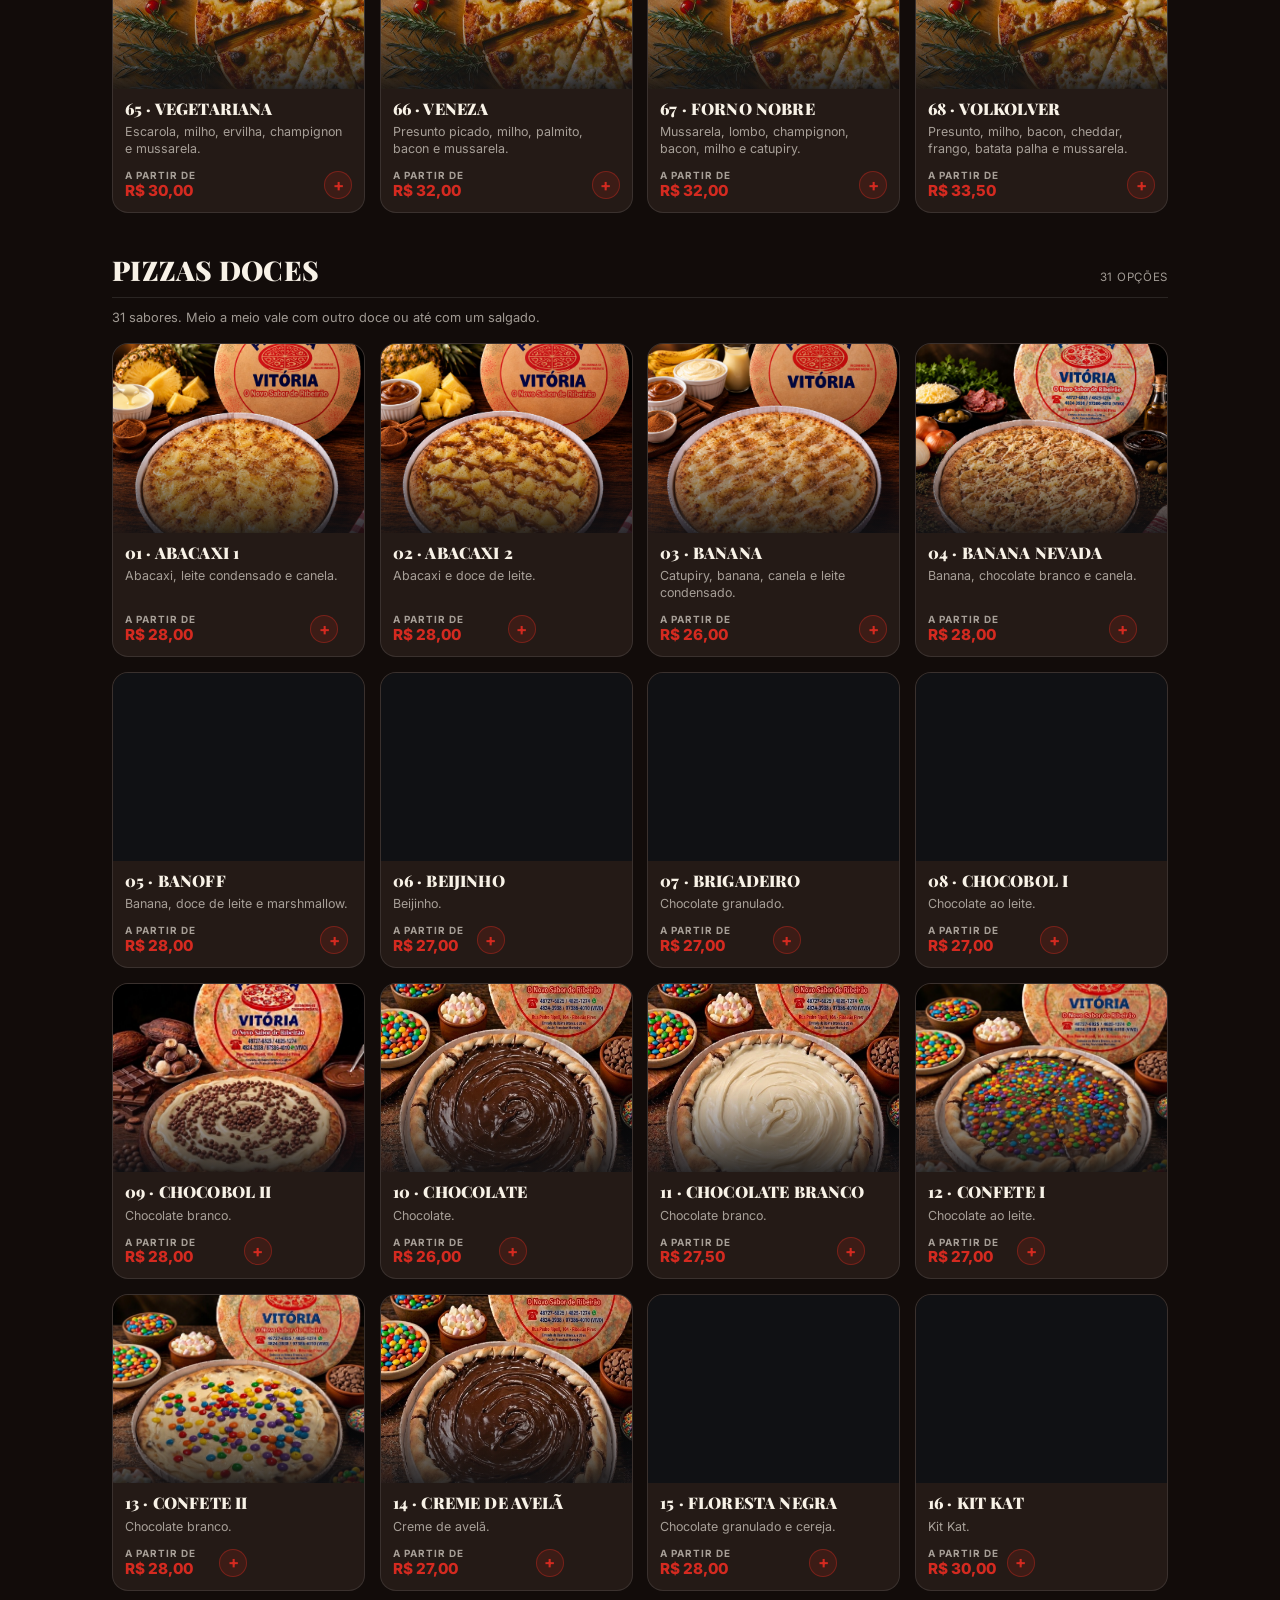
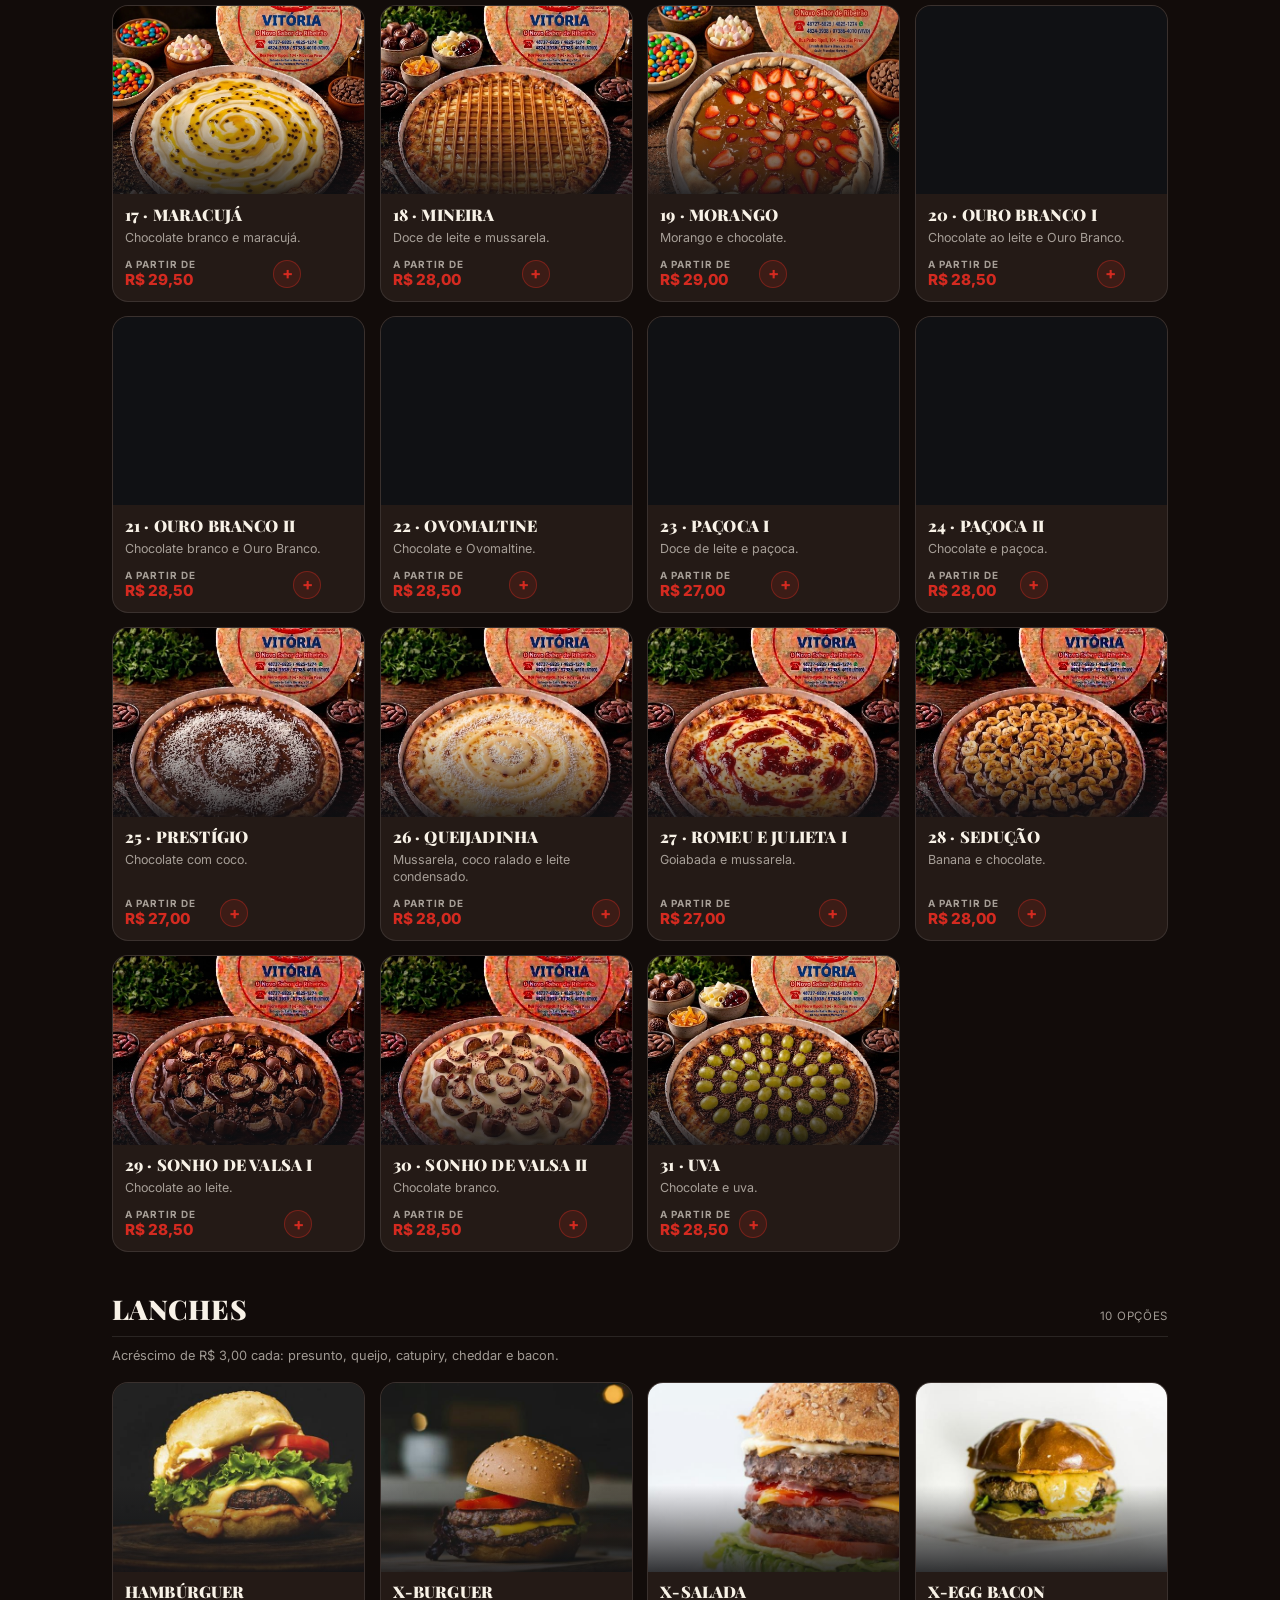
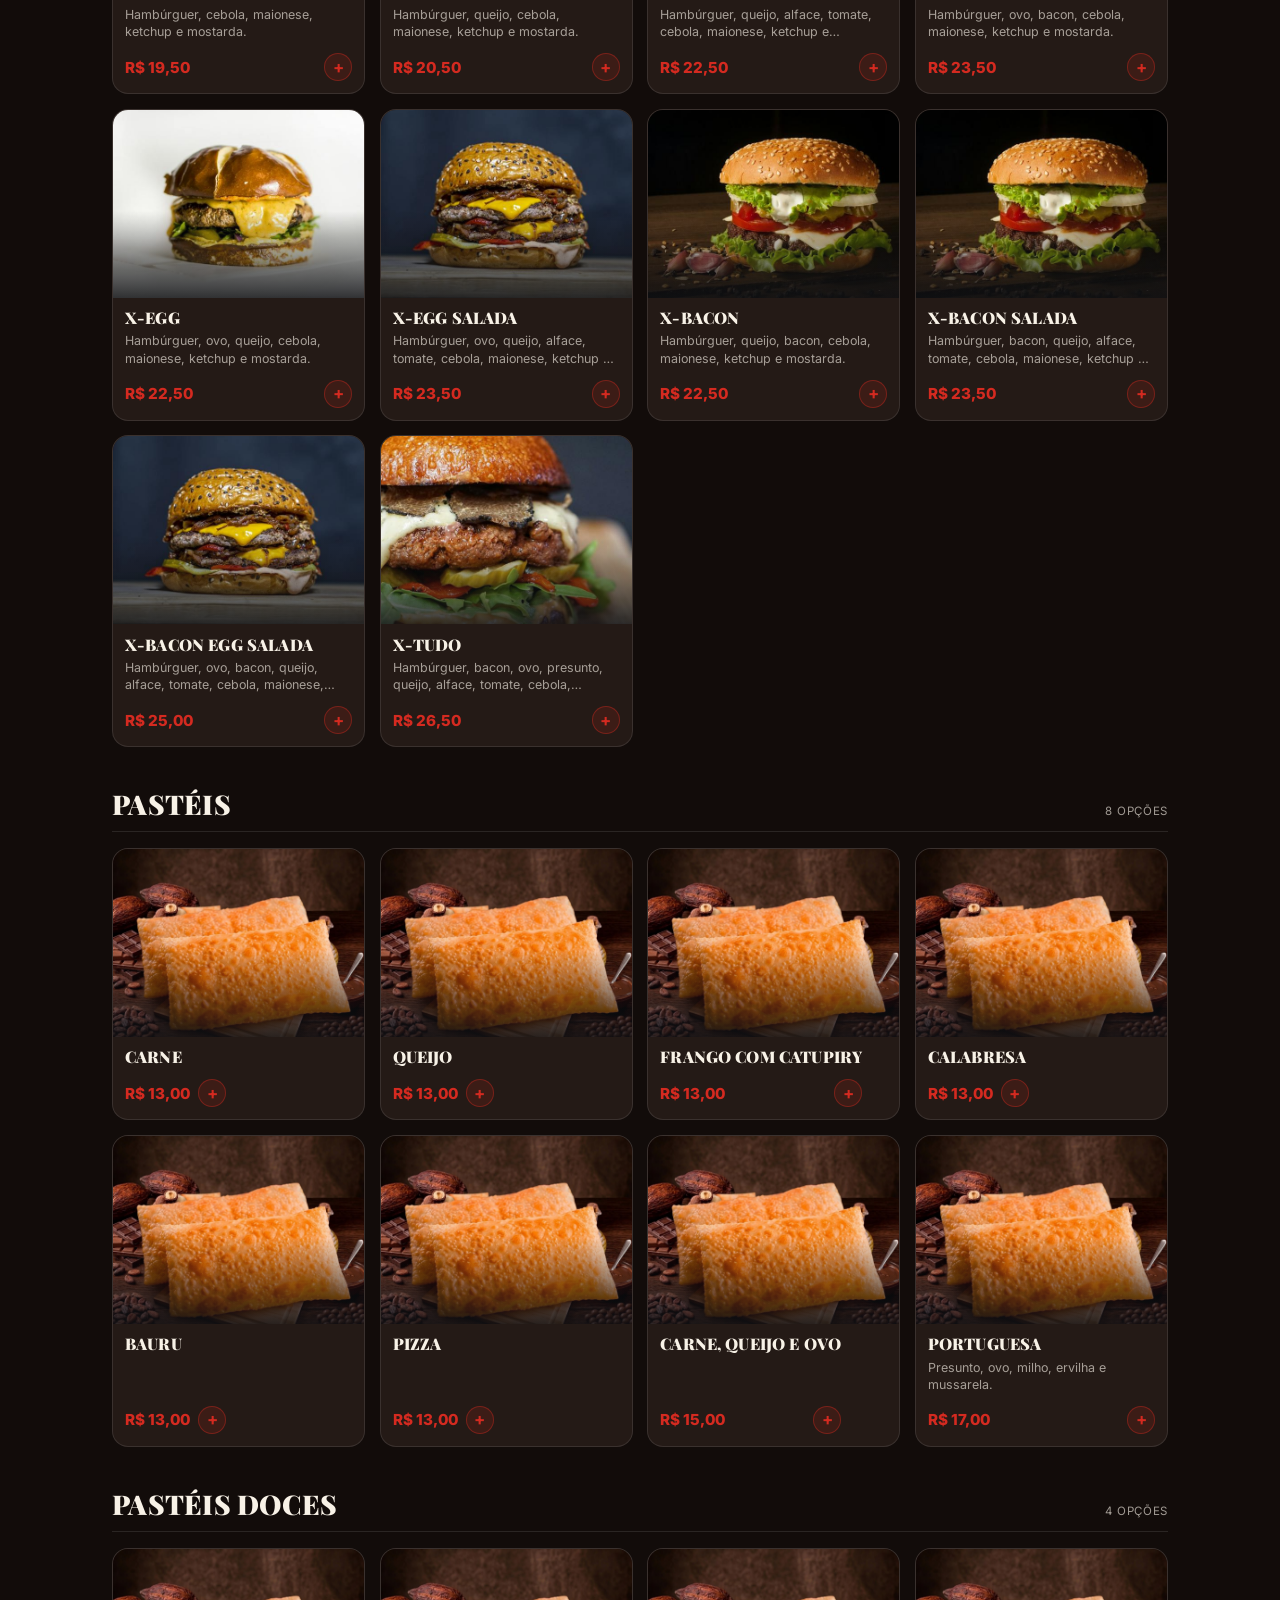
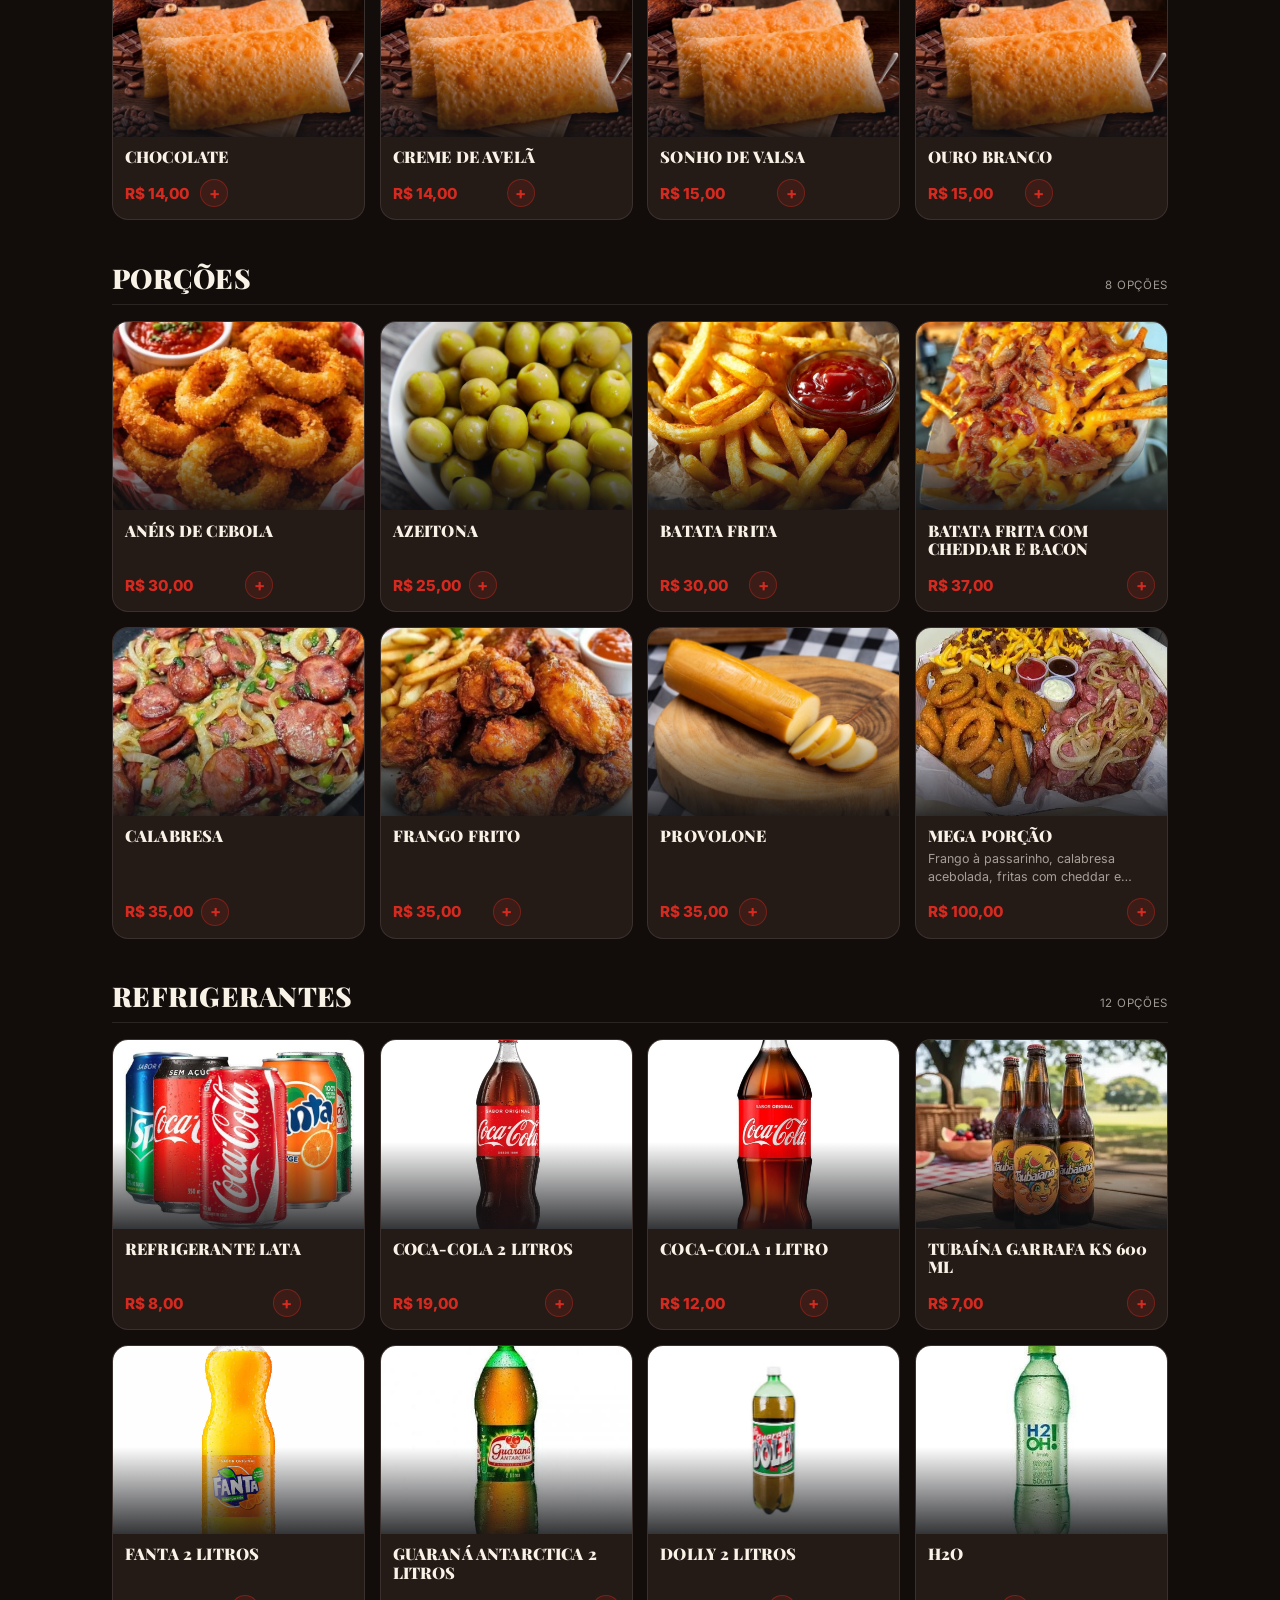
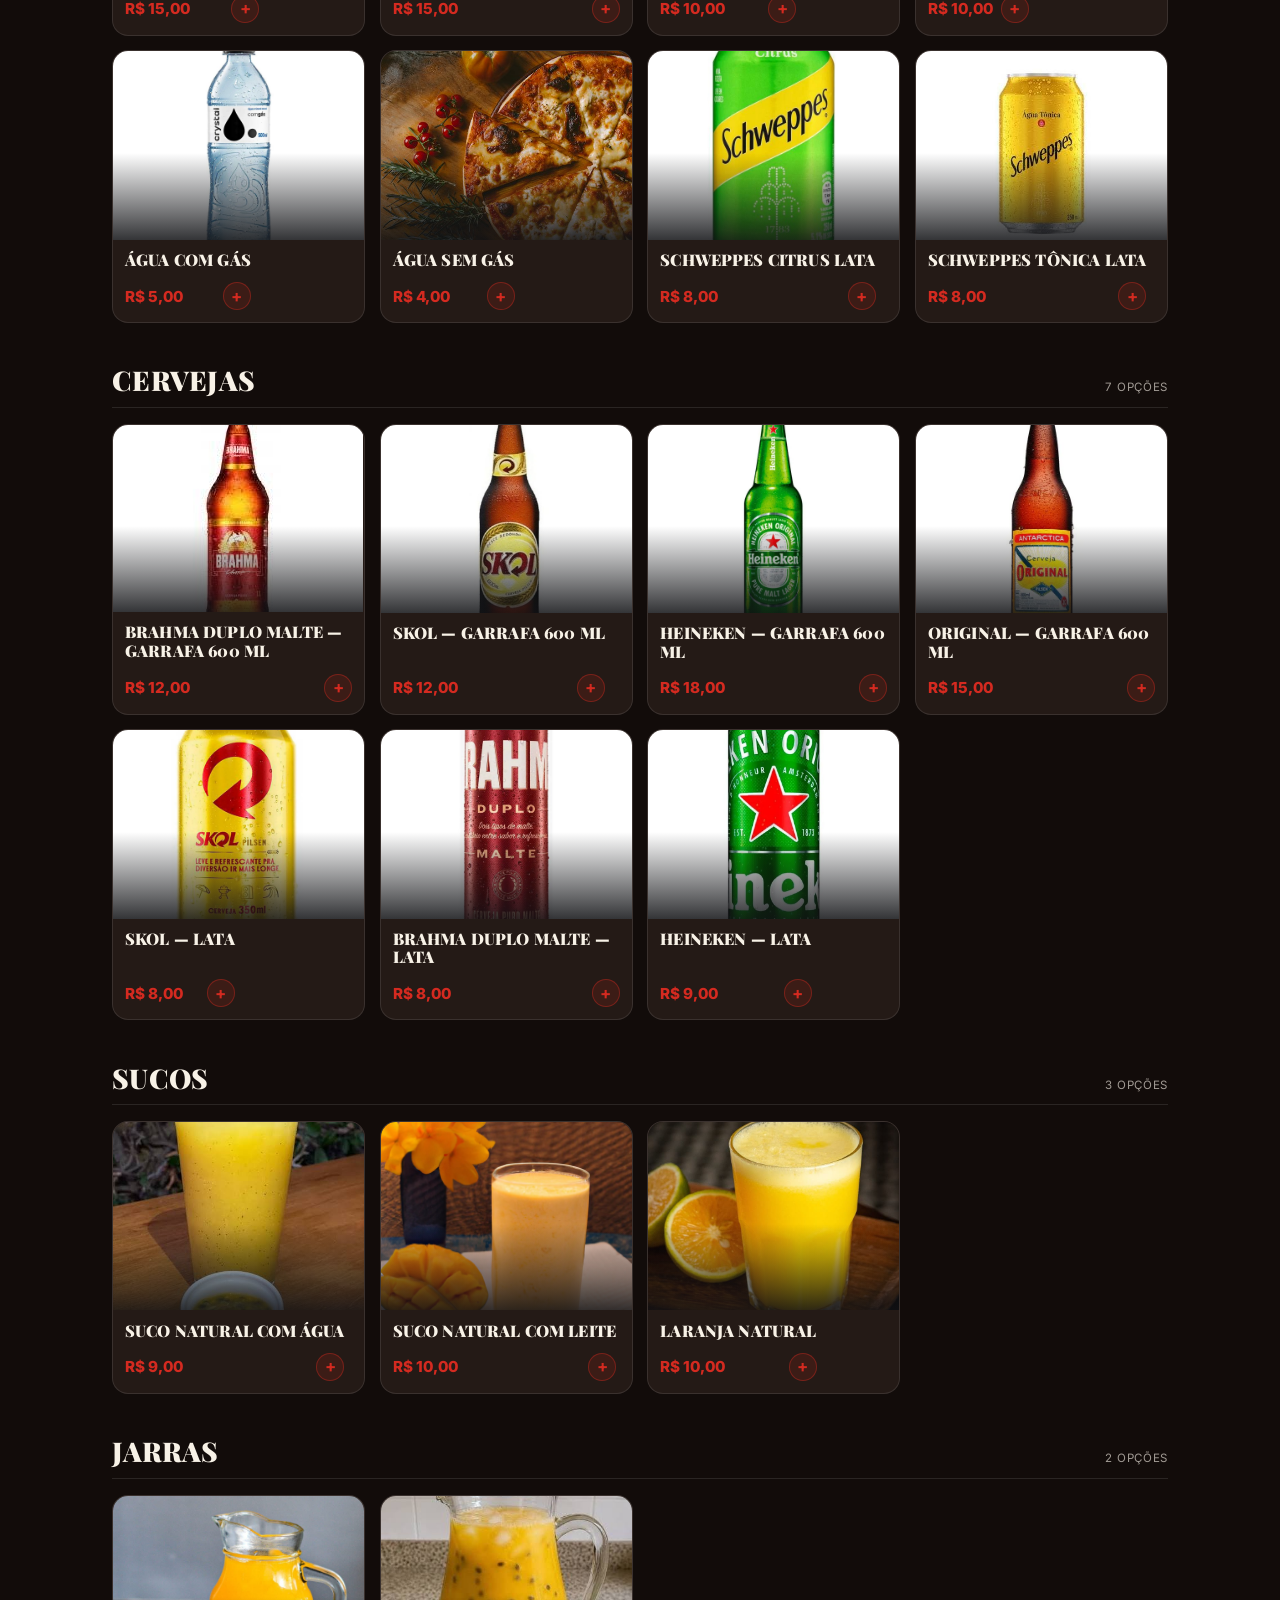
==== commit 0b7f1e8d: "Servidor proprio do modelo ligado + mais vendidos, campeao, fotos premium e barra de frete gratis" ====
--- a/index.html
+++ b/index.html
@@ -274,6 +274,7 @@
       </div>
     </div>
     <div class="carrinho-rodape">
+      <div class="frete-meta" data-frete hidden></div>
       <div class="linha-total"><span>Subtotal</span><b data-subtotal>R$ 0,00</b></div>
       <div class="linha-total linha-taxa" data-linha-taxa hidden><span>Taxa de entrega</span><b data-taxa-valor>—</b></div>
       <div class="linha-total linha-desconto" data-linha-desconto hidden><span data-desconto-rot>Desconto</span><b data-desconto-valor>—</b></div>
--- a/assets/css/estilo.css
+++ b/assets/css/estilo.css
@@ -651,3 +651,35 @@
   border:5px solid transparent;border-left-color:#fff}
 .mascote.mostrar .mascote__balao{opacity:1;transform:none}
 @media (prefers-reduced-motion:reduce){.mascote__corpo,.mascote__braco,.pupila{animation:none}}
+
+/* ===================== VIDA NO TOPO (nosso modelo) ===================== */
+@media (prefers-reduced-motion:no-preference){
+  .capa-foto img{animation:fnKen 22s ease-in-out infinite alternate}
+  @keyframes fnKen{from{transform:scale(1)}to{transform:scale(1.14)}}
+  .capa-conteudo>*{opacity:0;transform:translateY(18px);animation:fnSobe .8s cubic-bezier(.2,.7,.2,1) forwards}
+  .capa-logo{animation-delay:.05s}
+  .capa .chamada{animation-delay:.18s}
+  .capa h1{animation-delay:.3s}
+  .capa .sub{animation-delay:.44s}
+  .capa .selos{animation-delay:.58s}
+  .capa-conteudo>a,.capa-conteudo>button{animation-delay:.72s}
+  @keyframes fnSobe{to{opacity:1;transform:none}}
+}
+
+/* ===================== MAIS VENDIDOS (faixa horizontal) ===================== */
+.mais-vendidos{margin-bottom:1.8rem}
+.mv-trilho{display:flex;gap:.9rem;overflow-x:auto;padding:.3rem .2rem 1rem;scroll-snap-type:x mandatory;-webkit-overflow-scrolling:touch}
+.mv-trilho::-webkit-scrollbar{height:0}
+.mv-trilho .item{flex:0 0 78%;max-width:300px;scroll-snap-align:start;flex-direction:column}
+.mv-trilho .item-foto{width:100%;height:150px}
+.mv-trilho .item-foto img{width:100%;height:100%;object-fit:cover}
+@media(min-width:620px){.mv-trilho .item{flex-basis:46%}}
+
+/* ===================== FRETE GRÁTIS (carrinho) ===================== */
+.frete-meta{background:rgba(230,48,34,.08);border:1px solid rgba(230,48,34,.25);
+  border-radius:12px;padding:.7rem .85rem;margin:.2rem 0 .8rem}
+.fm-txt{font-size:.9rem;margin-bottom:.5rem}
+.fm-bar{height:8px;background:rgba(230,48,34,.18);border-radius:20px;overflow:hidden}
+.fm-bar i{display:block;height:100%;background:linear-gradient(90deg,#e63022,#ff7a3c);
+  border-radius:20px;transition:width .5s cubic-bezier(.2,.7,.2,1)}
+.fm-ok{color:#2ecc71;font-weight:700;font-size:.92rem}
--- a/assets/css/estilo.css
+++ b/assets/css/estilo.css
@@ -651,3 +651,35 @@
   border:5px solid transparent;border-left-color:#fff}
 .mascote.mostrar .mascote__balao{opacity:1;transform:none}
 @media (prefers-reduced-motion:reduce){.mascote__corpo,.mascote__braco,.pupila{animation:none}}
+
+/* ===================== VIDA NO TOPO (nosso modelo) ===================== */
+@media (prefers-reduced-motion:no-preference){
+  .capa-foto img{animation:fnKen 22s ease-in-out infinite alternate}
+  @keyframes fnKen{from{transform:scale(1)}to{transform:scale(1.14)}}
+  .capa-conteudo>*{opacity:0;transform:translateY(18px);animation:fnSobe .8s cubic-bezier(.2,.7,.2,1) forwards}
+  .capa-logo{animation-delay:.05s}
+  .capa .chamada{animation-delay:.18s}
+  .capa h1{animation-delay:.3s}
+  .capa .sub{animation-delay:.44s}
+  .capa .selos{animation-delay:.58s}
+  .capa-conteudo>a,.capa-conteudo>button{animation-delay:.72s}
+  @keyframes fnSobe{to{opacity:1;transform:none}}
+}
+
+/* ===================== MAIS VENDIDOS (faixa horizontal) ===================== */
+.mais-vendidos{margin-bottom:1.8rem}
+.mv-trilho{display:flex;gap:.9rem;overflow-x:auto;padding:.3rem .2rem 1rem;scroll-snap-type:x mandatory;-webkit-overflow-scrolling:touch}
+.mv-trilho::-webkit-scrollbar{height:0}
+.mv-trilho .item{flex:0 0 78%;max-width:300px;scroll-snap-align:start;flex-direction:column}
+.mv-trilho .item-foto{width:100%;height:150px}
+.mv-trilho .item-foto img{width:100%;height:100%;object-fit:cover}
+@media(min-width:620px){.mv-trilho .item{flex-basis:46%}}
+
+/* ===================== FRETE GRÁTIS (carrinho) ===================== */
+.frete-meta{background:rgba(230,48,34,.08);border:1px solid rgba(230,48,34,.25);
+  border-radius:12px;padding:.7rem .85rem;margin:.2rem 0 .8rem}
+.fm-txt{font-size:.9rem;margin-bottom:.5rem}
+.fm-bar{height:8px;background:rgba(230,48,34,.18);border-radius:20px;overflow:hidden}
+.fm-bar i{display:block;height:100%;background:linear-gradient(90deg,#e63022,#ff7a3c);
+  border-radius:20px;transition:width .5s cubic-bezier(.2,.7,.2,1)}
+.fm-ok{color:#2ecc71;font-weight:700;font-size:.92rem}
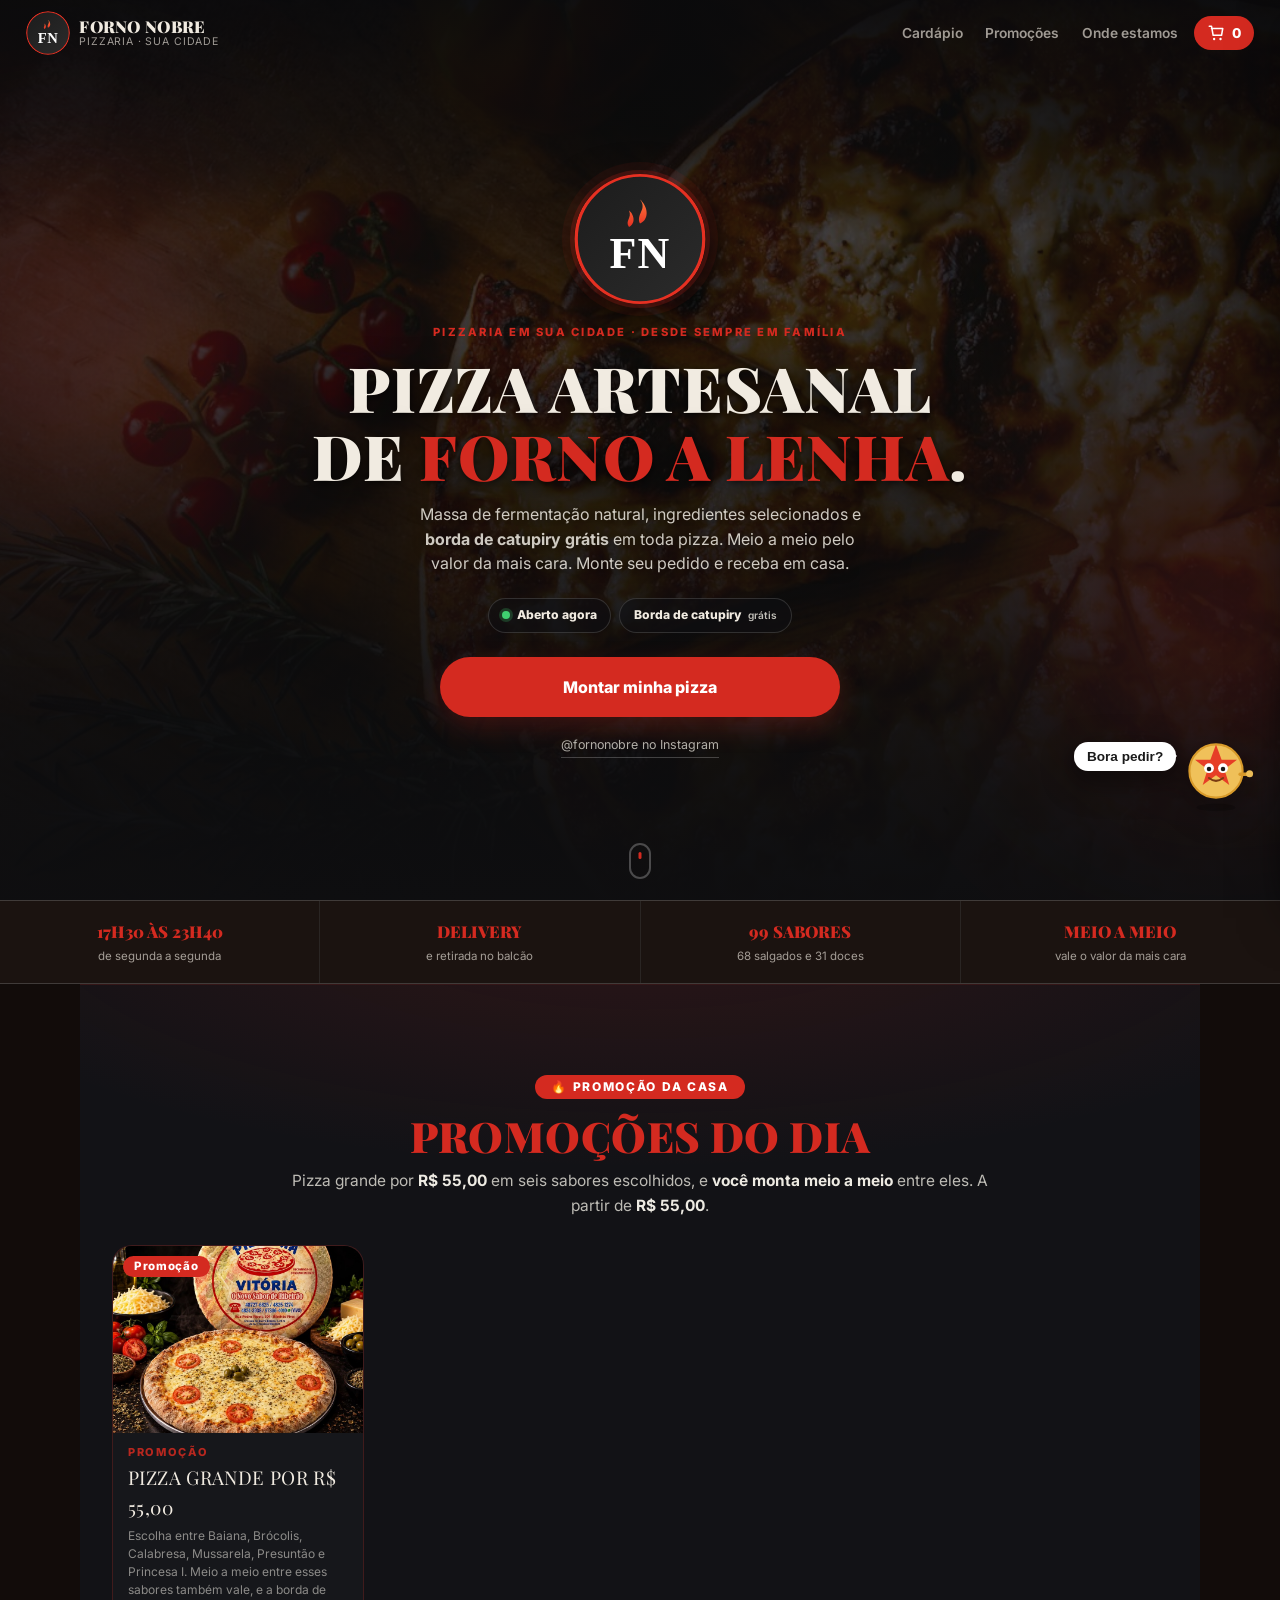
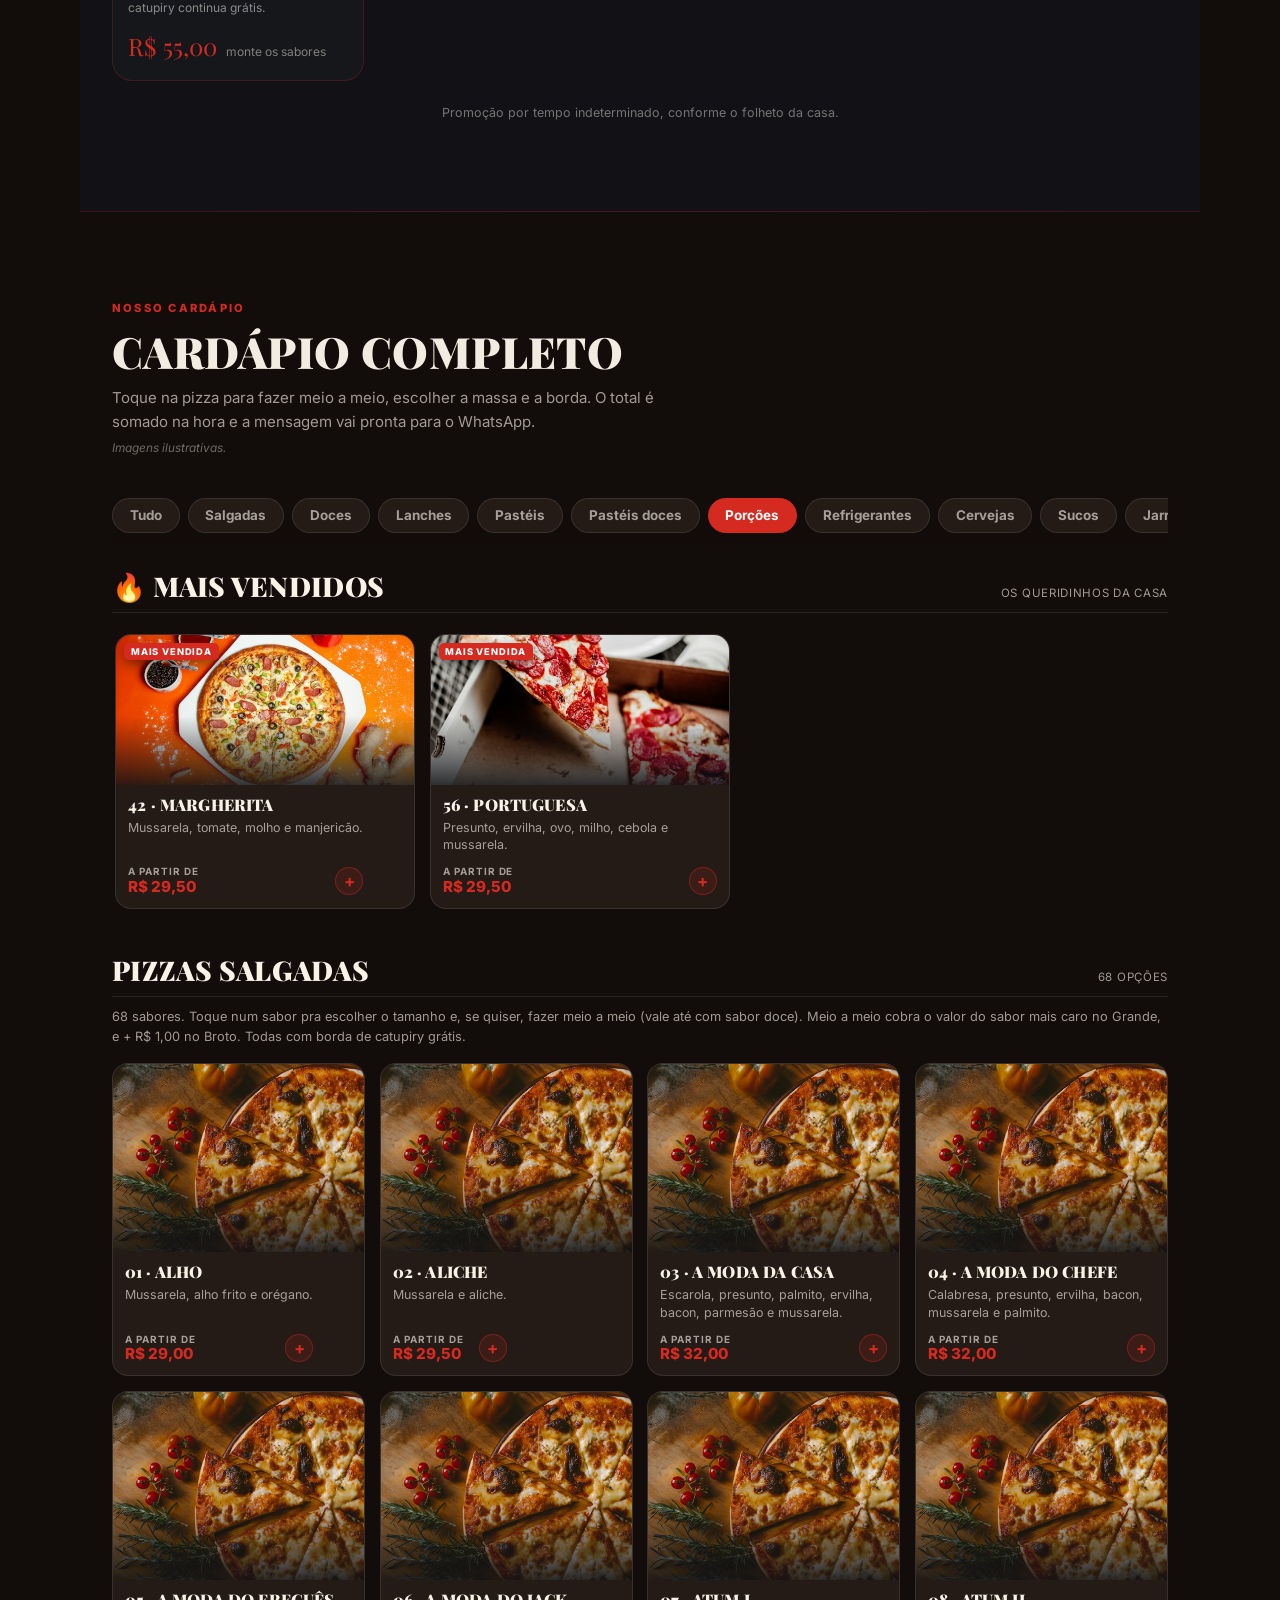
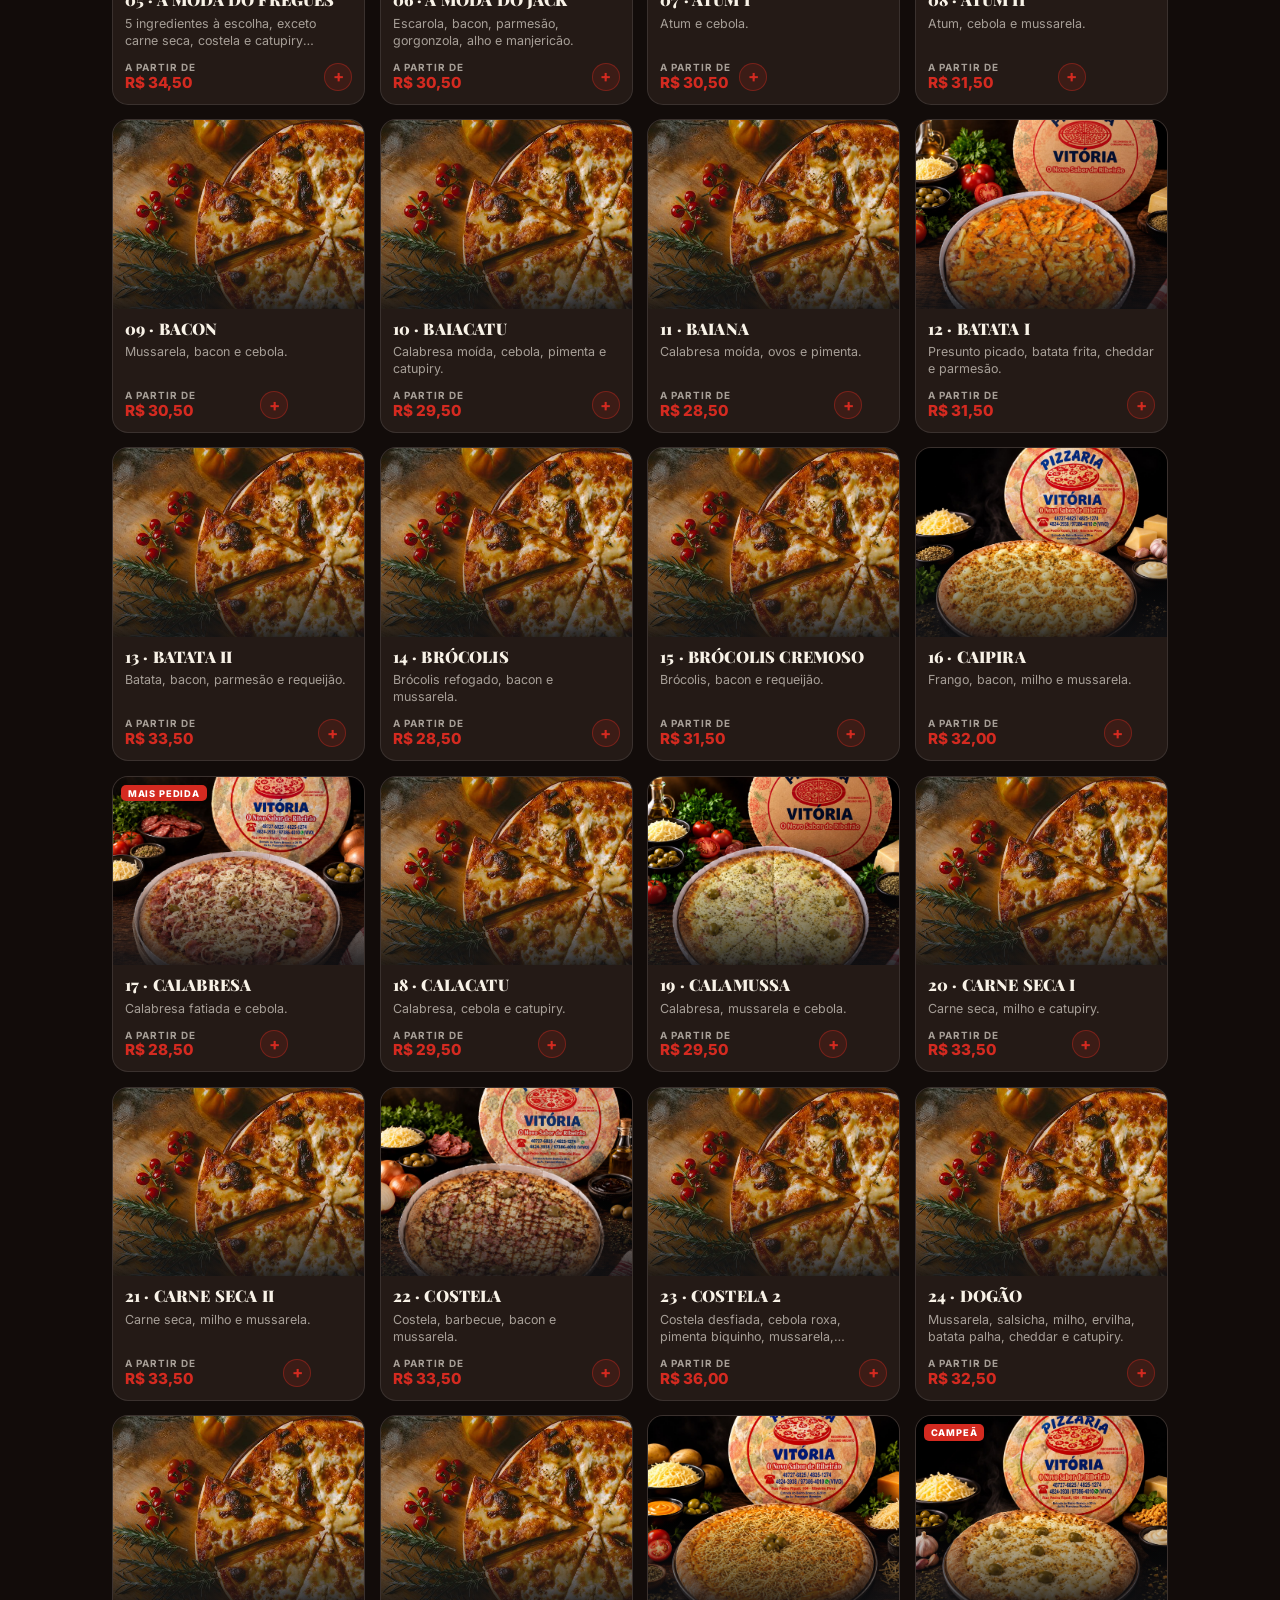
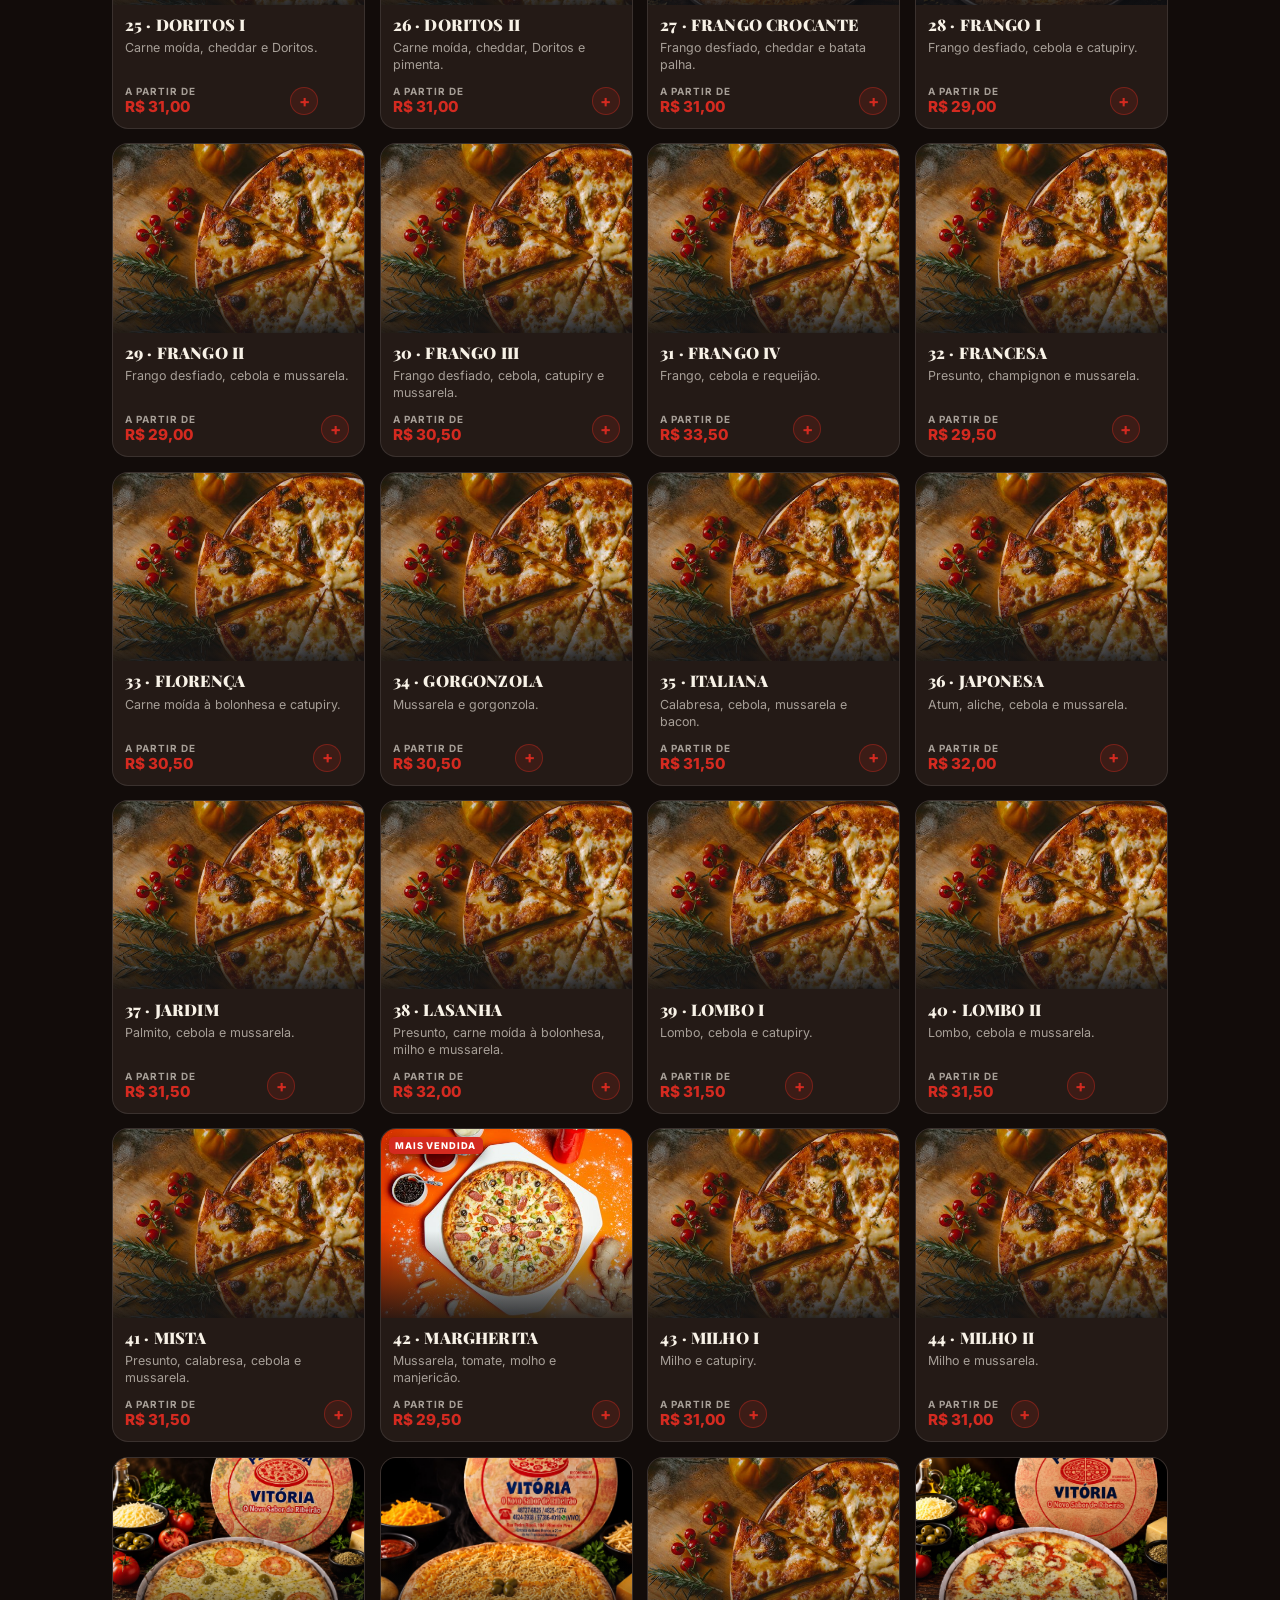
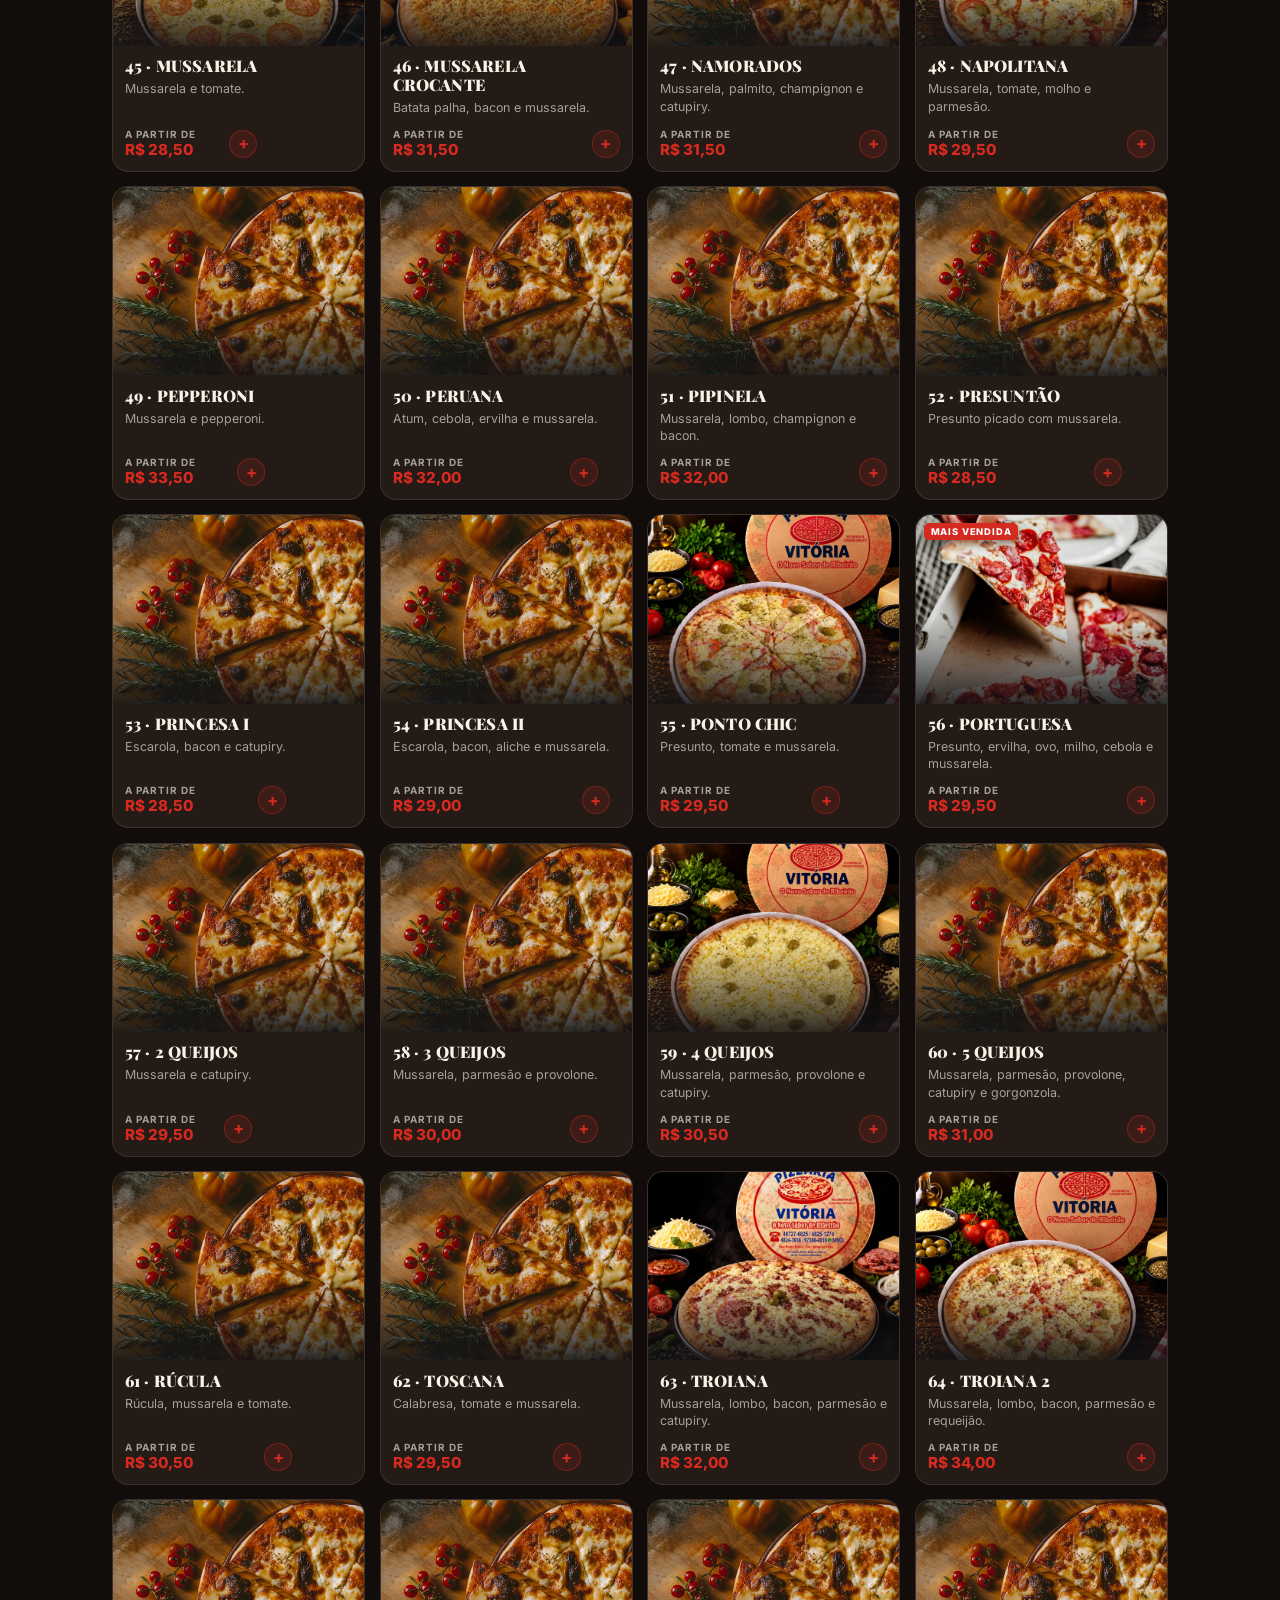
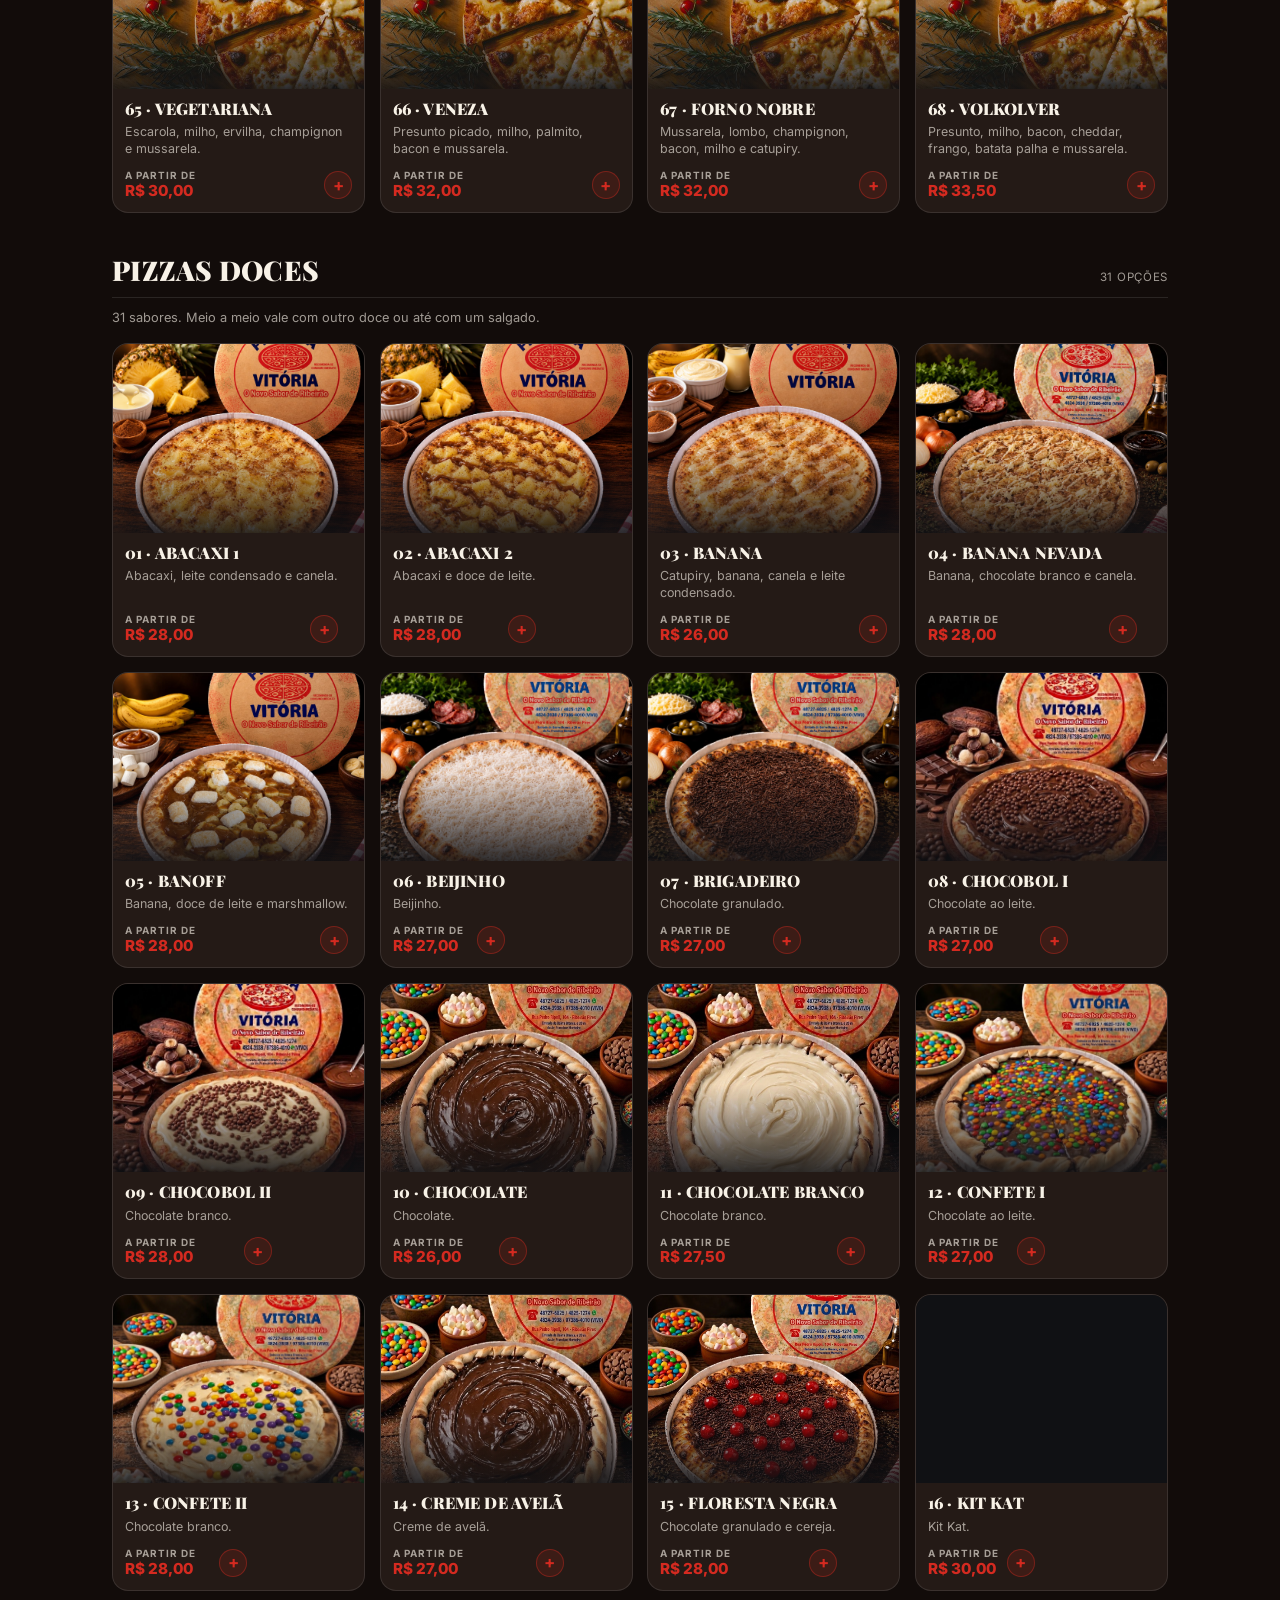
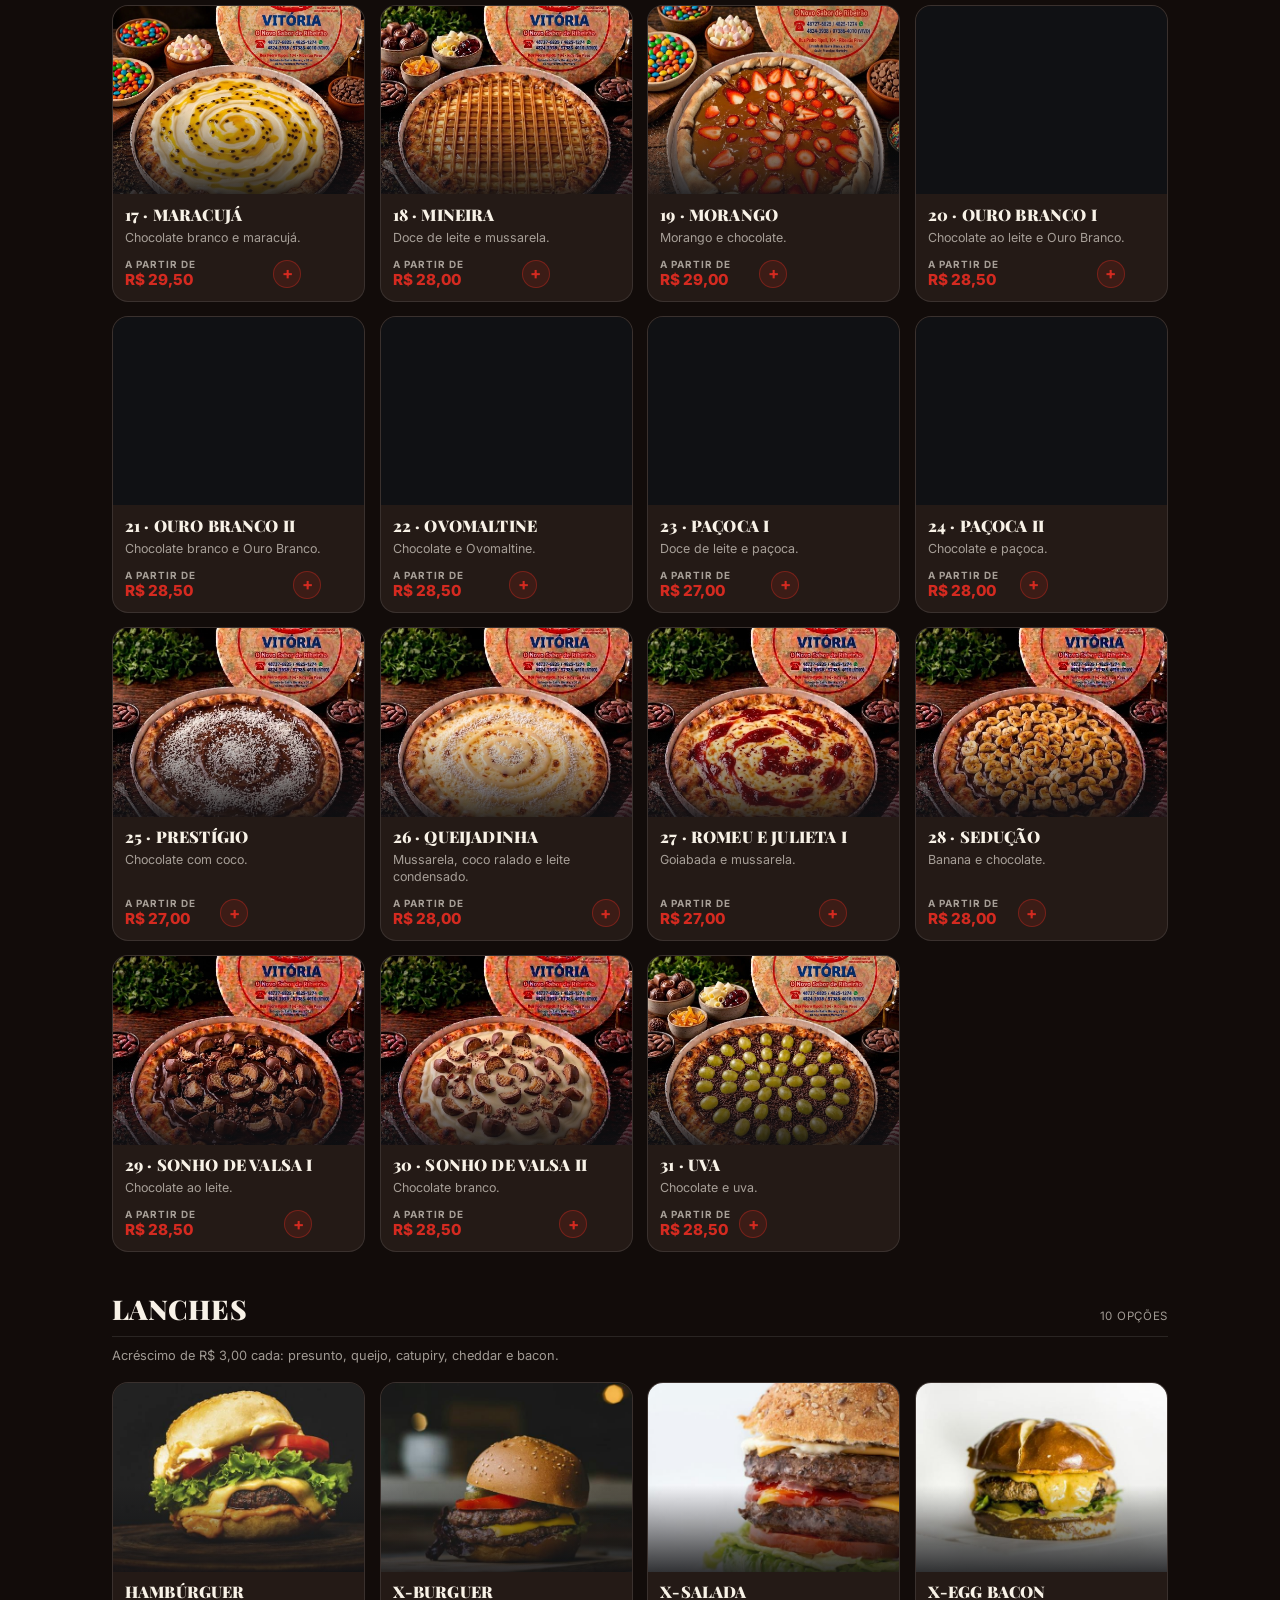
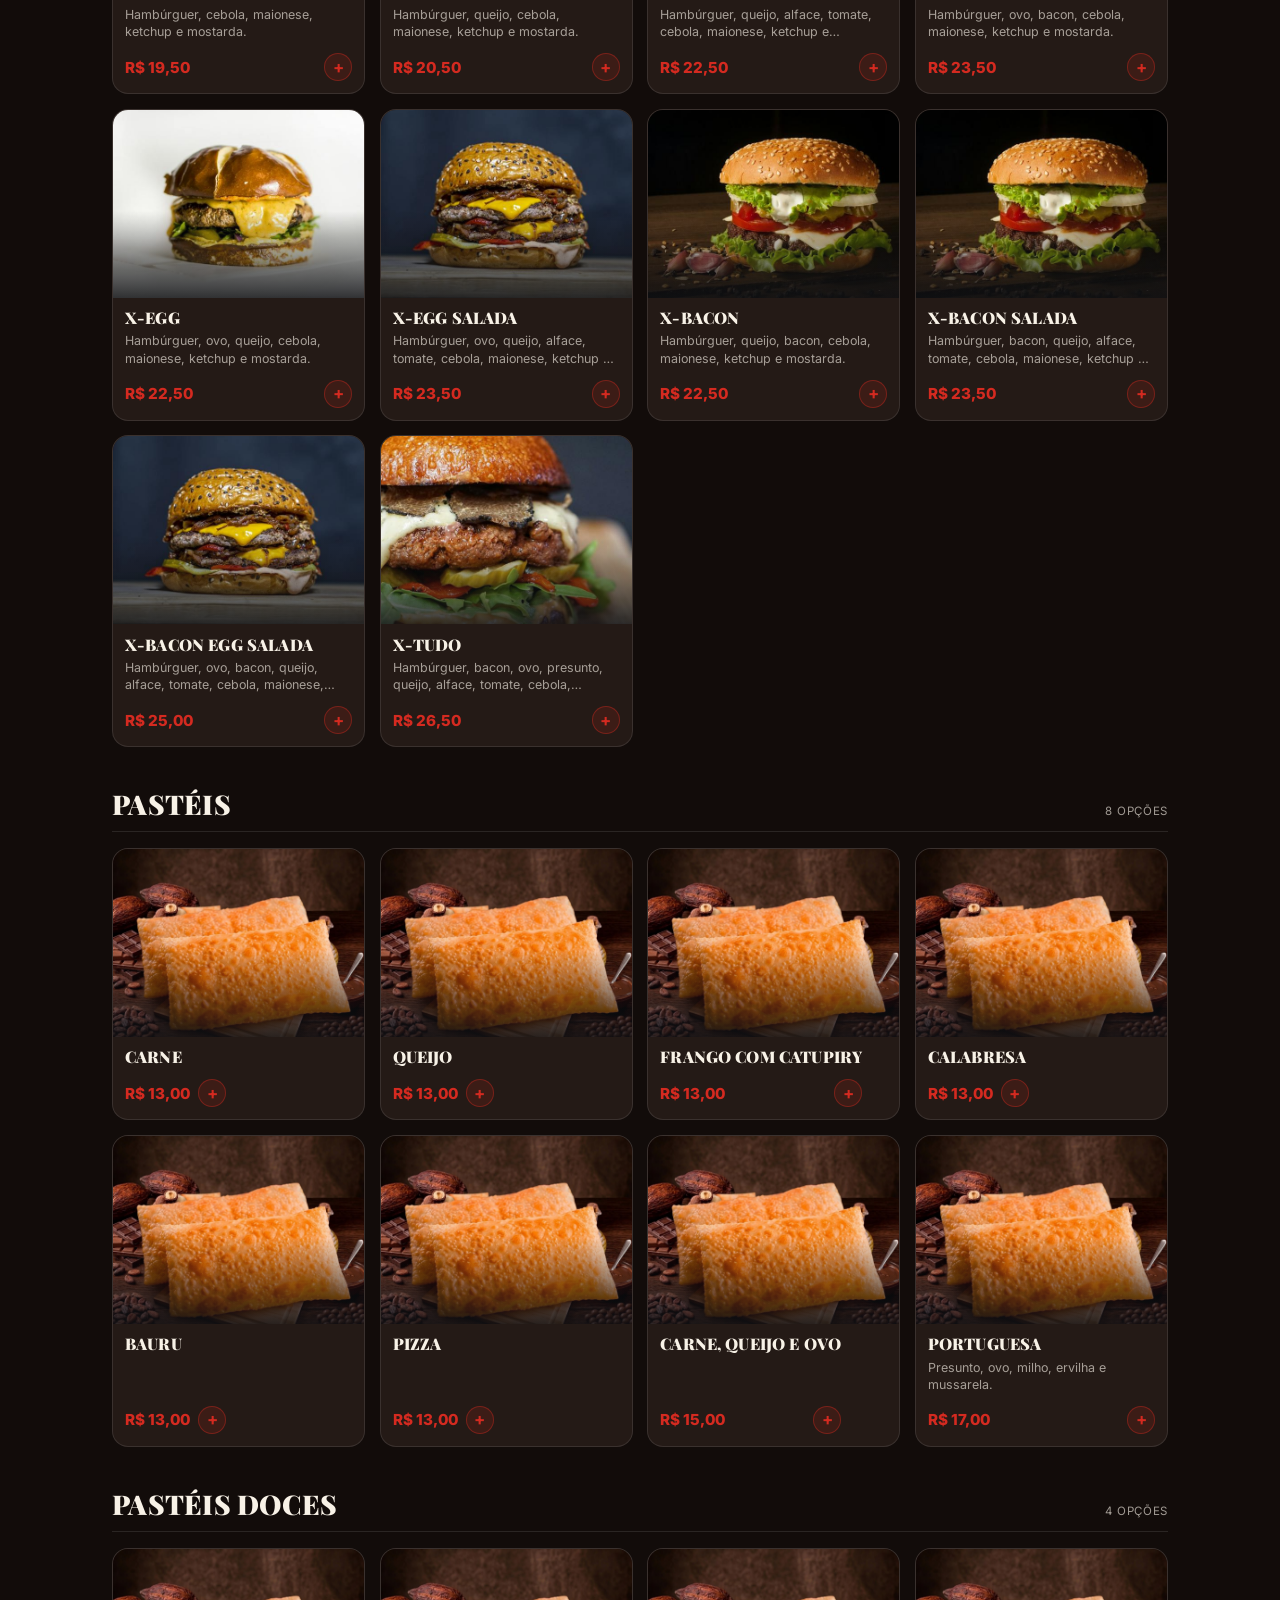
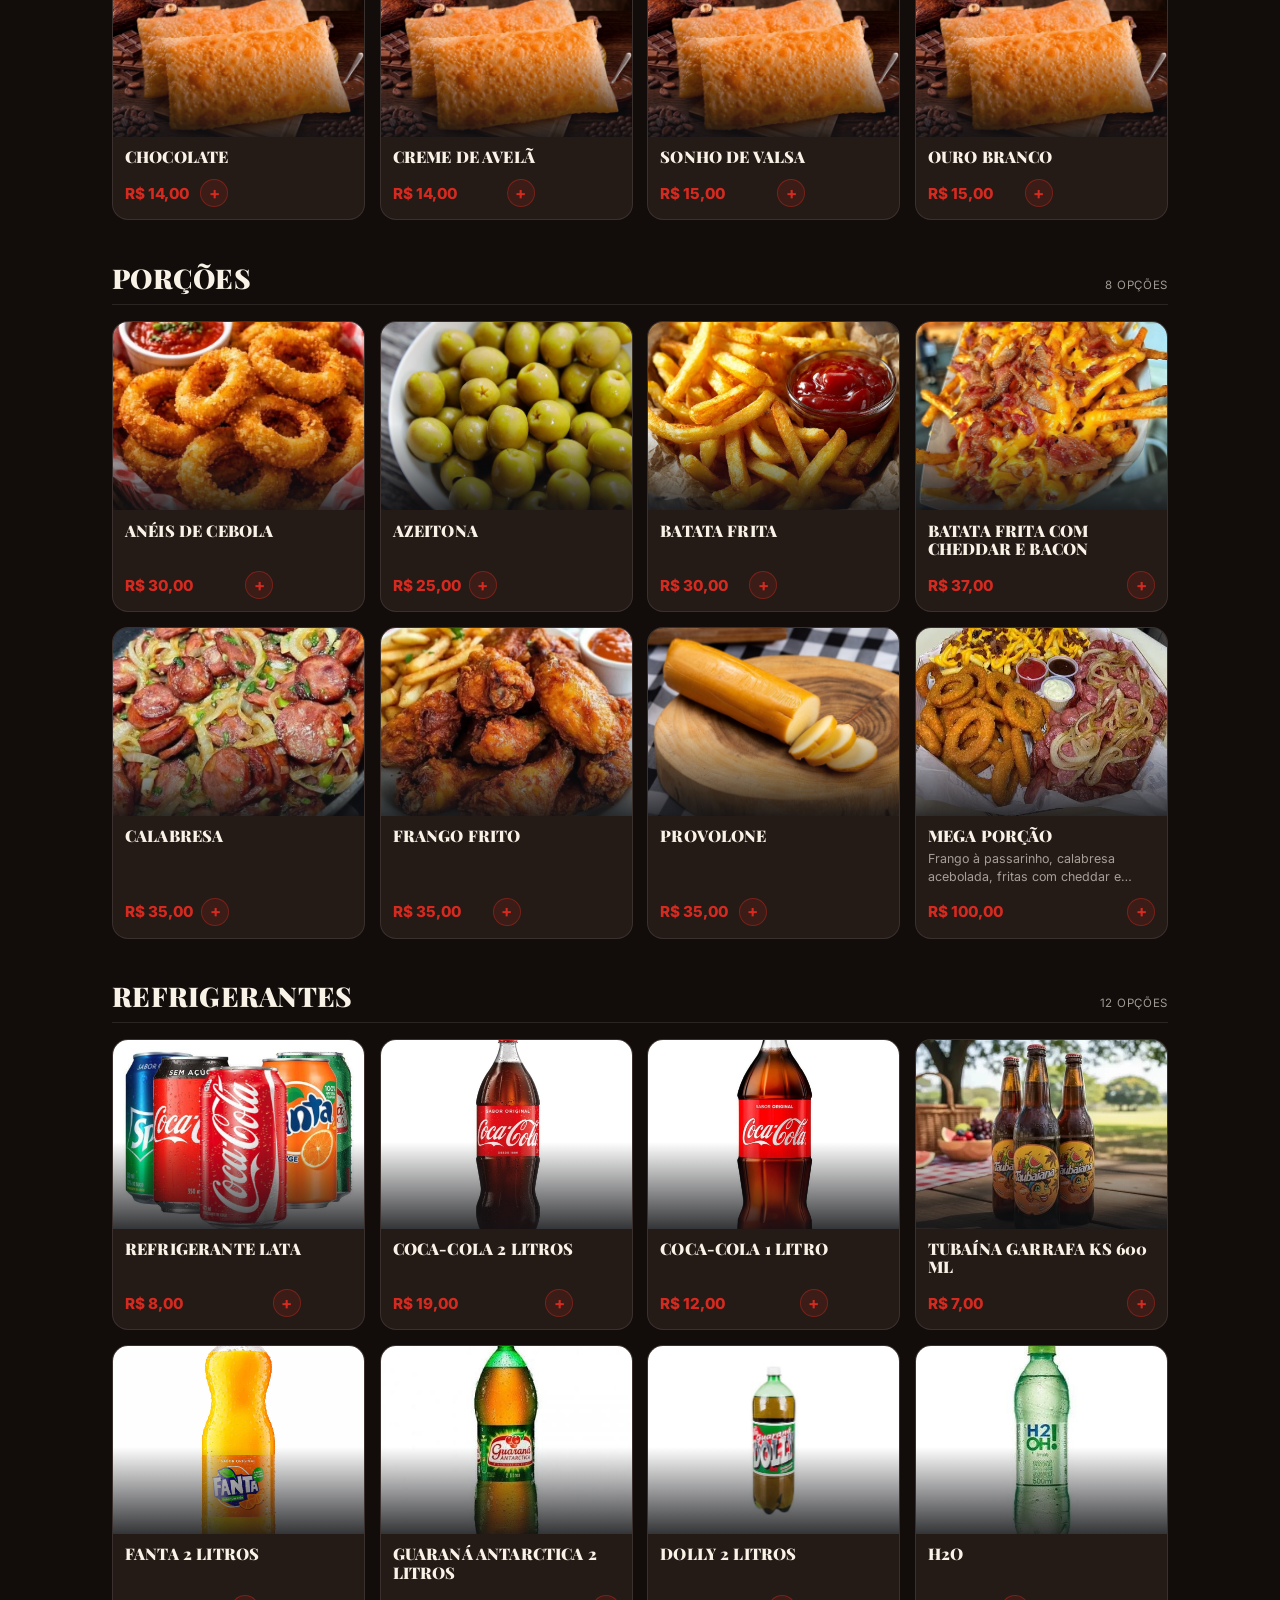
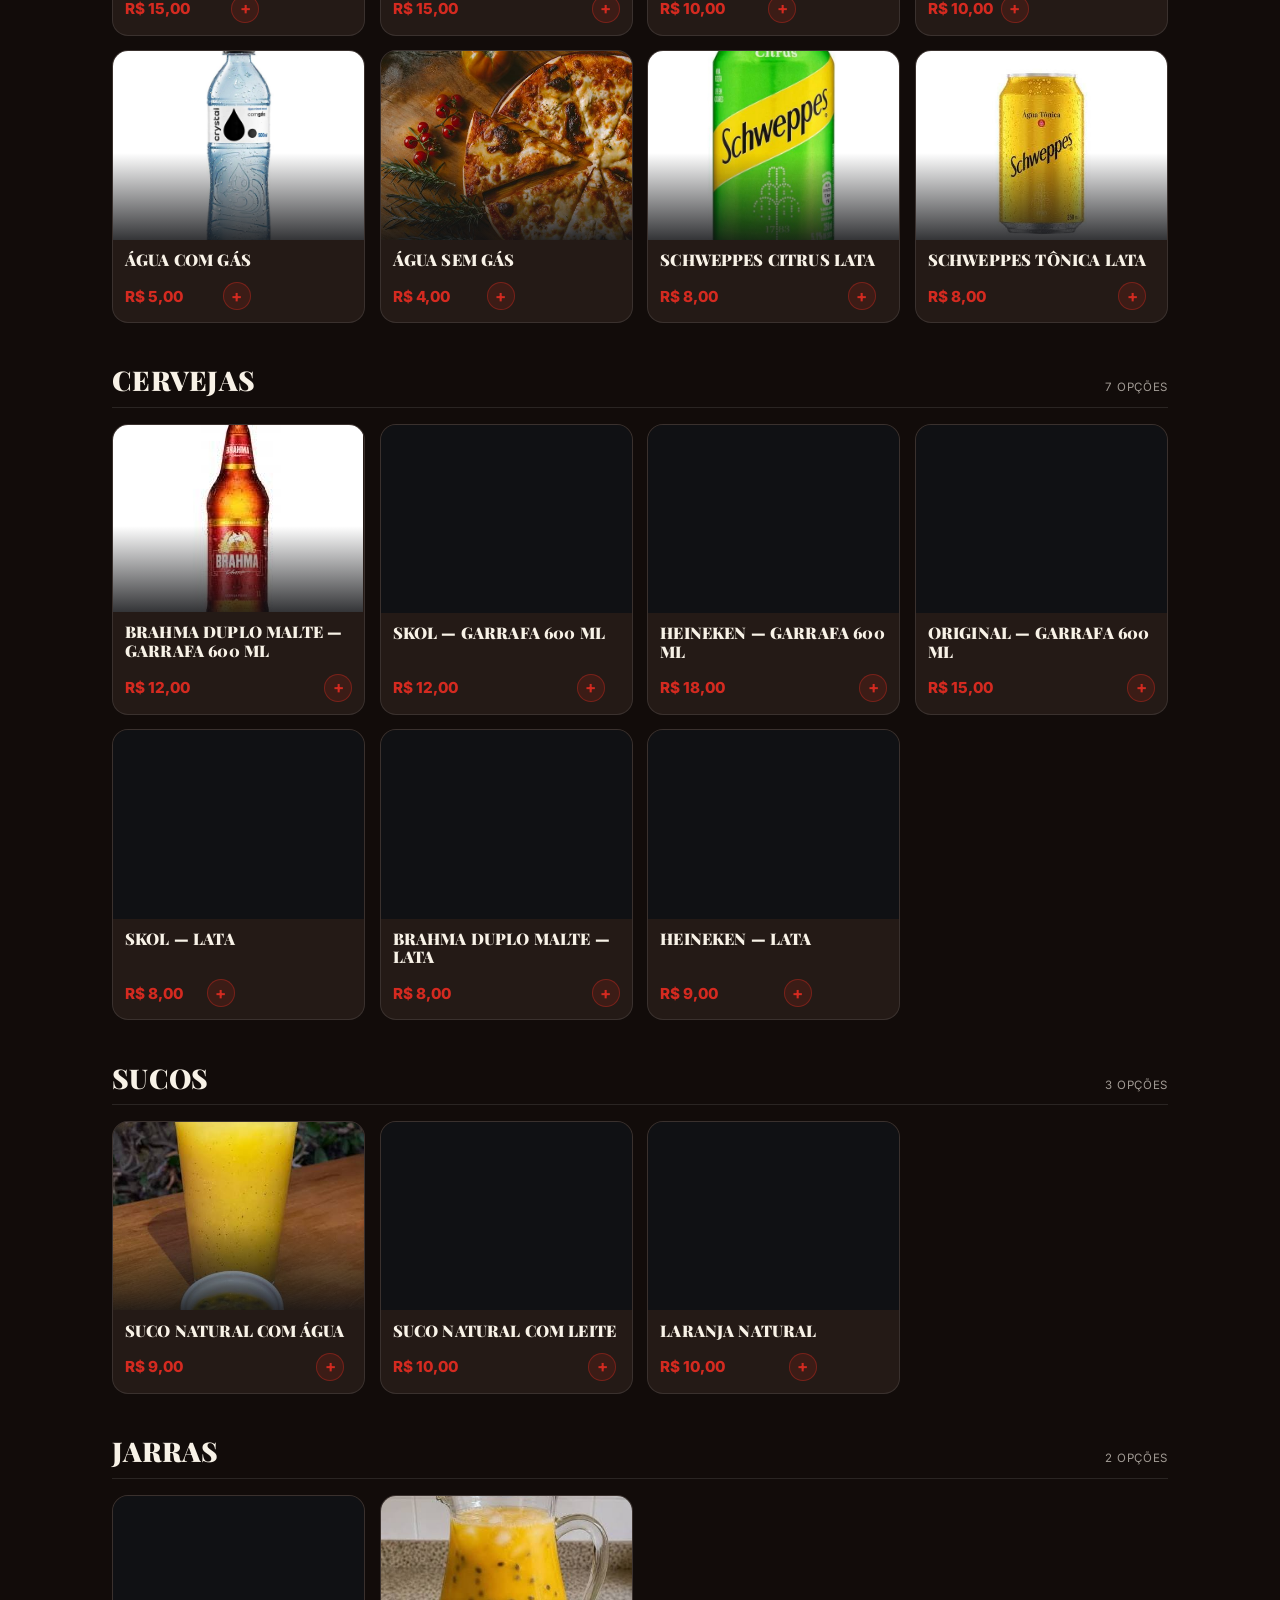
==== commit 8a282235: "Pix na hora: chave com botao de copiar no checkout" ====
--- a/index.html
+++ b/index.html
@@ -268,6 +268,12 @@
         <label data-campo-troco hidden>Troco para quanto?
           <input name="troco" type="text" inputmode="decimal" placeholder="Ex: R$ 100,00 — ou deixe vazio se não precisa" />
         </label>
+        <div class="pix-box" data-pix-box hidden>
+          <div class="pix-topo">Pague no Pix e agilize seu pedido</div>
+          <div class="pix-chave"><code data-pix-chave></code>
+            <button type="button" class="pix-copiar" data-pix-copiar>Copiar</button></div>
+          <small>Depois de pagar, mande o comprovante no WhatsApp junto com o pedido.</small>
+        </div>
         <label>Observações
           <input name="obs" type="text" placeholder="Ex: sem cebola, ponto da carne, tocar o interfone..." />
         </label>
--- a/assets/css/estilo.css
+++ b/assets/css/estilo.css
@@ -683,3 +683,11 @@
 .fm-bar i{display:block;height:100%;background:linear-gradient(90deg,#e63022,#ff7a3c);
   border-radius:20px;transition:width .5s cubic-bezier(.2,.7,.2,1)}
 .fm-ok{color:#2ecc71;font-weight:700;font-size:.92rem}
+
+/* ===================== PIX NA HORA ===================== */
+.pix-box{background:rgba(230,48,34,.06);border:1px solid rgba(230,48,34,.25);border-radius:12px;padding:.8rem;margin:.2rem 0 .6rem}
+.pix-topo{font-weight:700;font-size:.92rem;margin-bottom:.5rem}
+.pix-chave{display:flex;gap:.5rem;align-items:center}
+.pix-chave code{flex:1;background:rgba(0,0,0,.25);padding:.5rem .6rem;border-radius:8px;font-size:.85rem;word-break:break-all}
+.pix-copiar{background:#e63022;color:#fff;border:0;border-radius:8px;padding:.5rem .9rem;font-weight:600;cursor:pointer;flex:none}
+.pix-box small{display:block;margin-top:.5rem;color:var(--muted,#b7aea8);font-size:.78rem}
--- a/assets/css/estilo.css
+++ b/assets/css/estilo.css
@@ -683,3 +683,11 @@
 .fm-bar i{display:block;height:100%;background:linear-gradient(90deg,#e63022,#ff7a3c);
   border-radius:20px;transition:width .5s cubic-bezier(.2,.7,.2,1)}
 .fm-ok{color:#2ecc71;font-weight:700;font-size:.92rem}
+
+/* ===================== PIX NA HORA ===================== */
+.pix-box{background:rgba(230,48,34,.06);border:1px solid rgba(230,48,34,.25);border-radius:12px;padding:.8rem;margin:.2rem 0 .6rem}
+.pix-topo{font-weight:700;font-size:.92rem;margin-bottom:.5rem}
+.pix-chave{display:flex;gap:.5rem;align-items:center}
+.pix-chave code{flex:1;background:rgba(0,0,0,.25);padding:.5rem .6rem;border-radius:8px;font-size:.85rem;word-break:break-all}
+.pix-copiar{background:#e63022;color:#fff;border:0;border-radius:8px;padding:.5rem .9rem;font-weight:600;cursor:pointer;flex:none}
+.pix-box small{display:block;margin-top:.5rem;color:var(--muted,#b7aea8);font-size:.78rem}
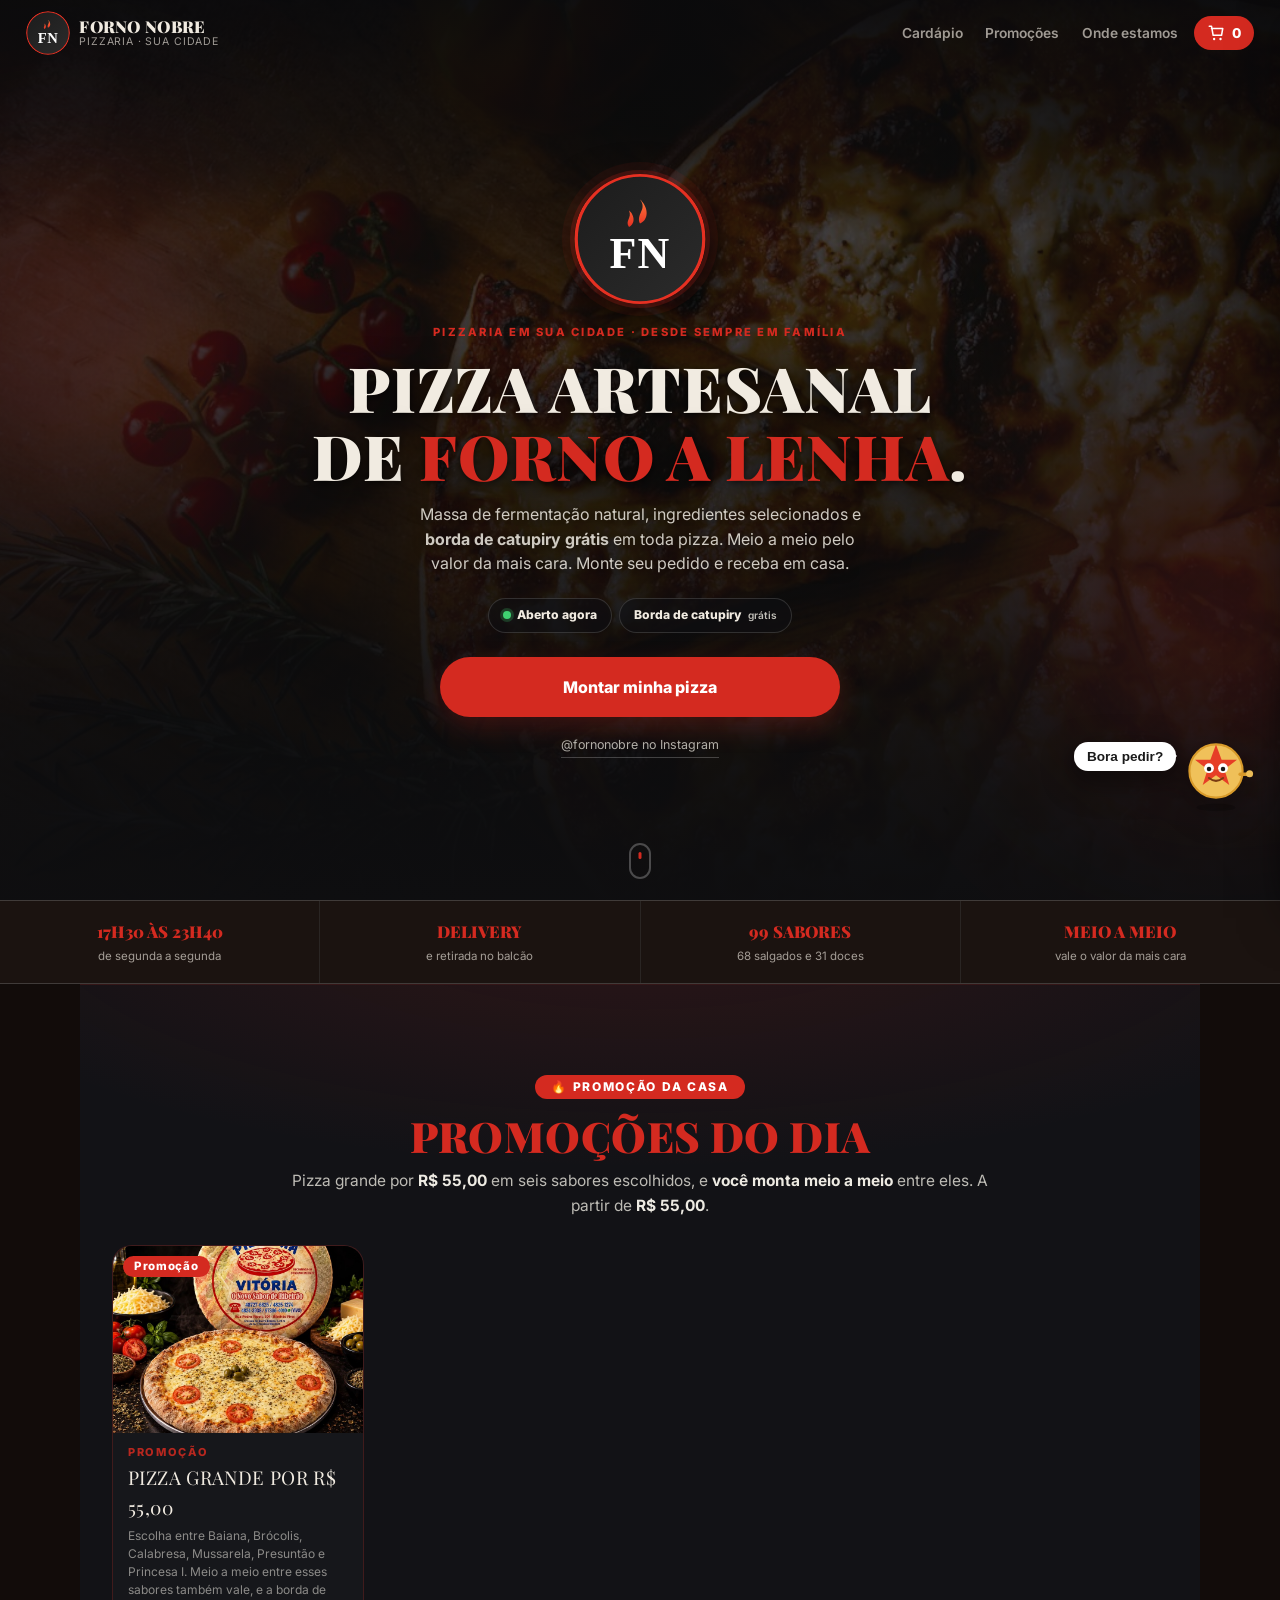
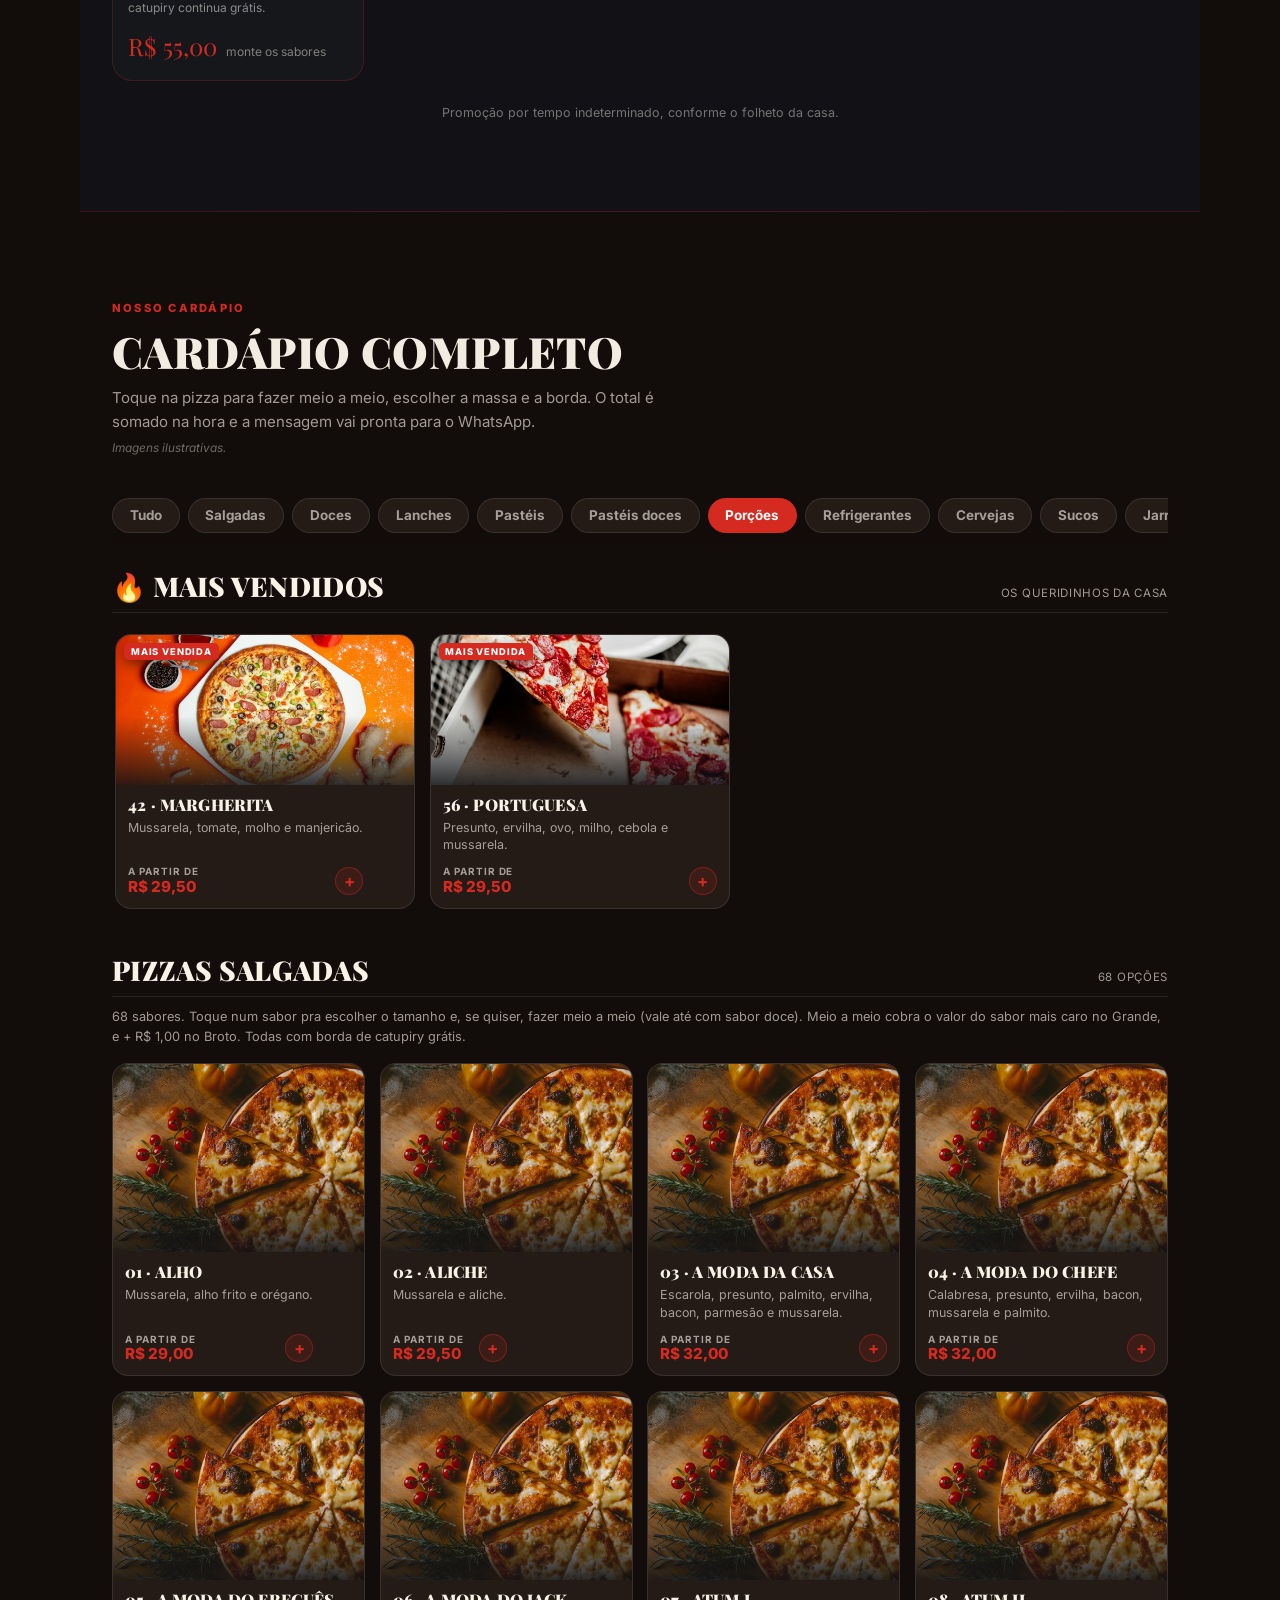
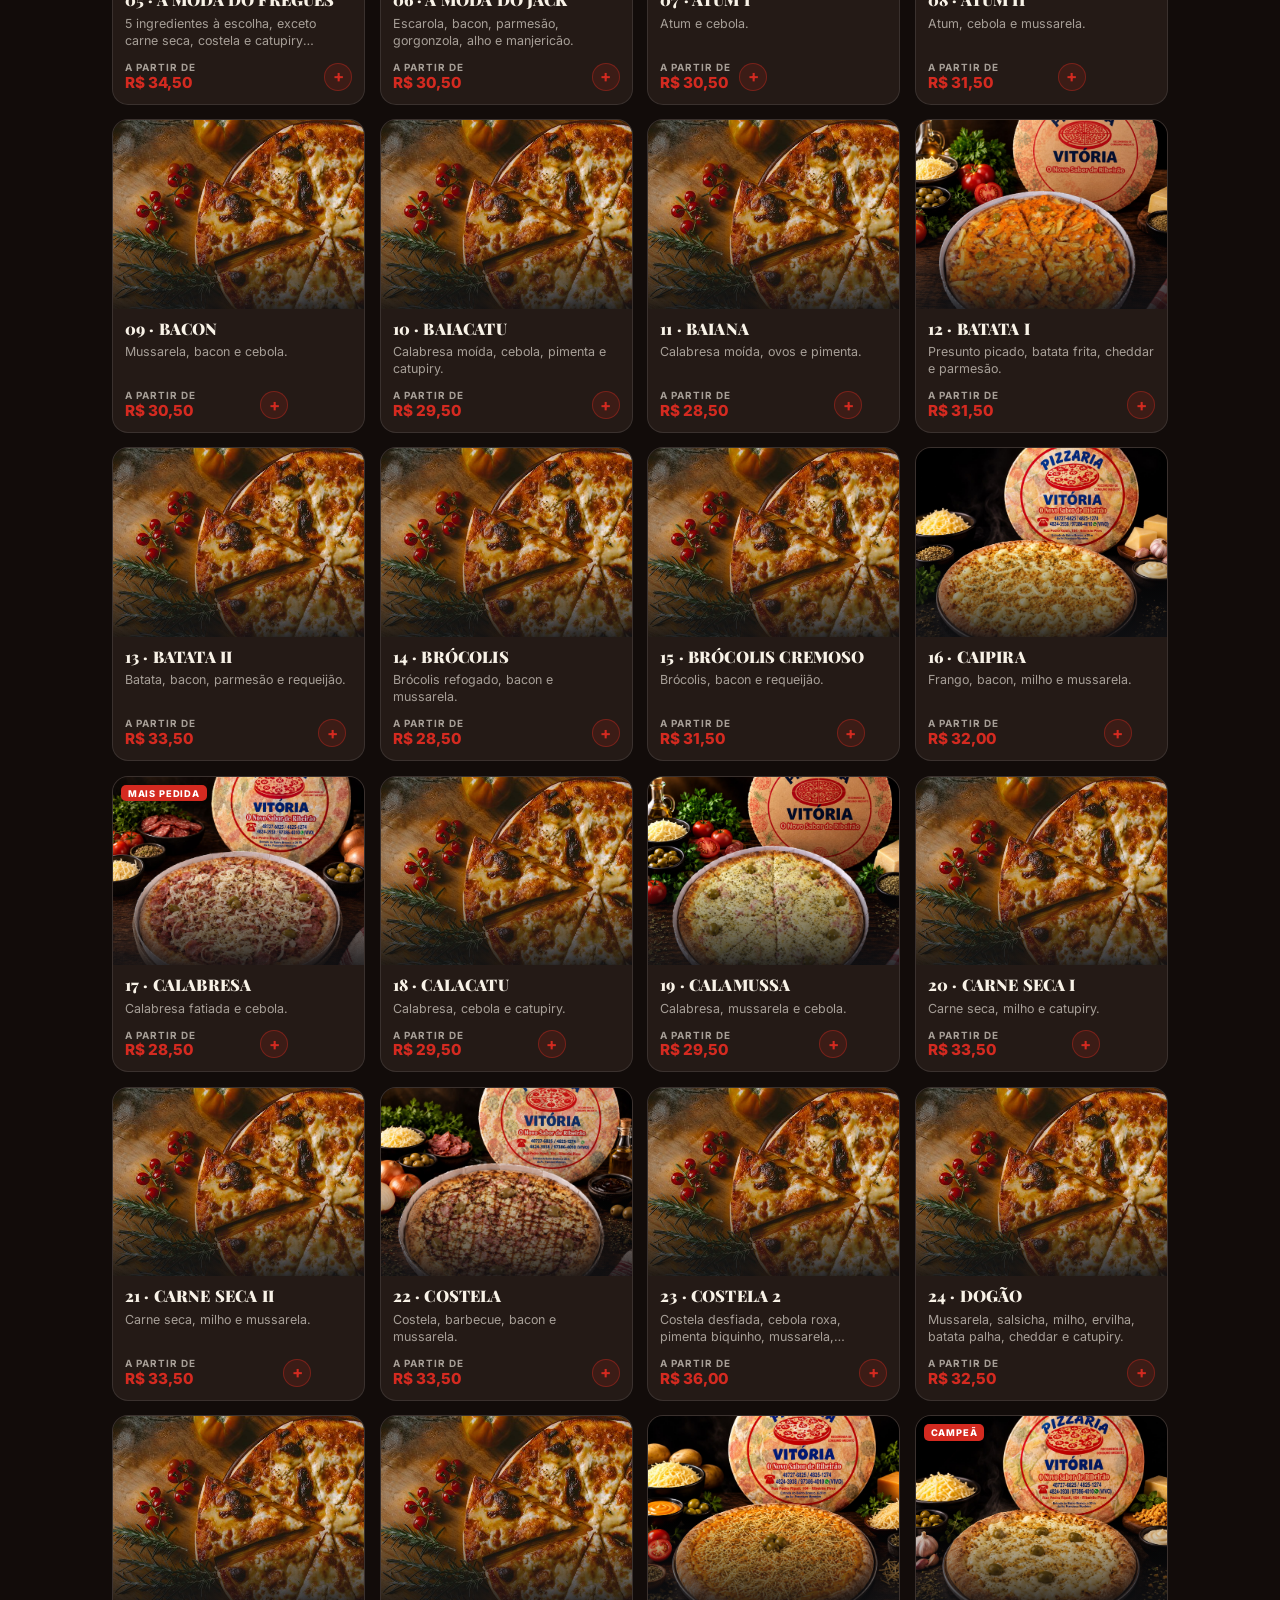
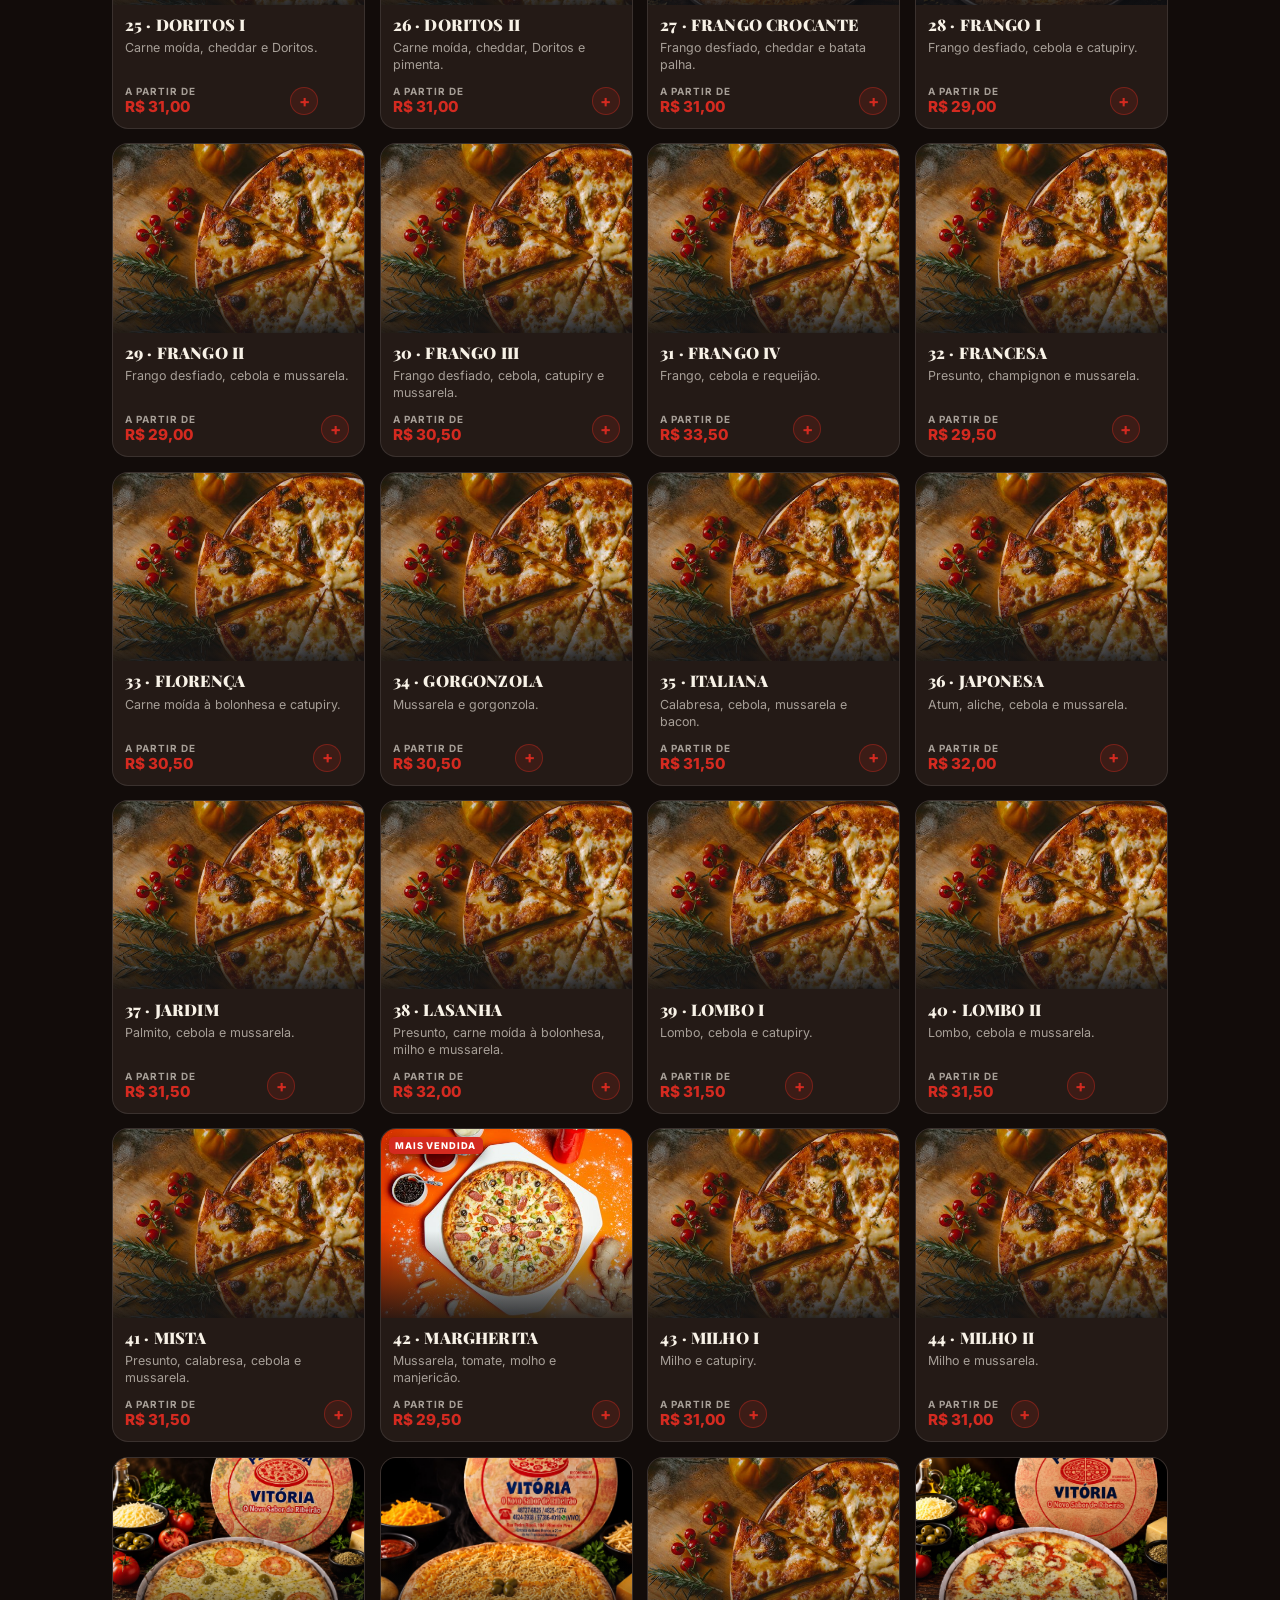
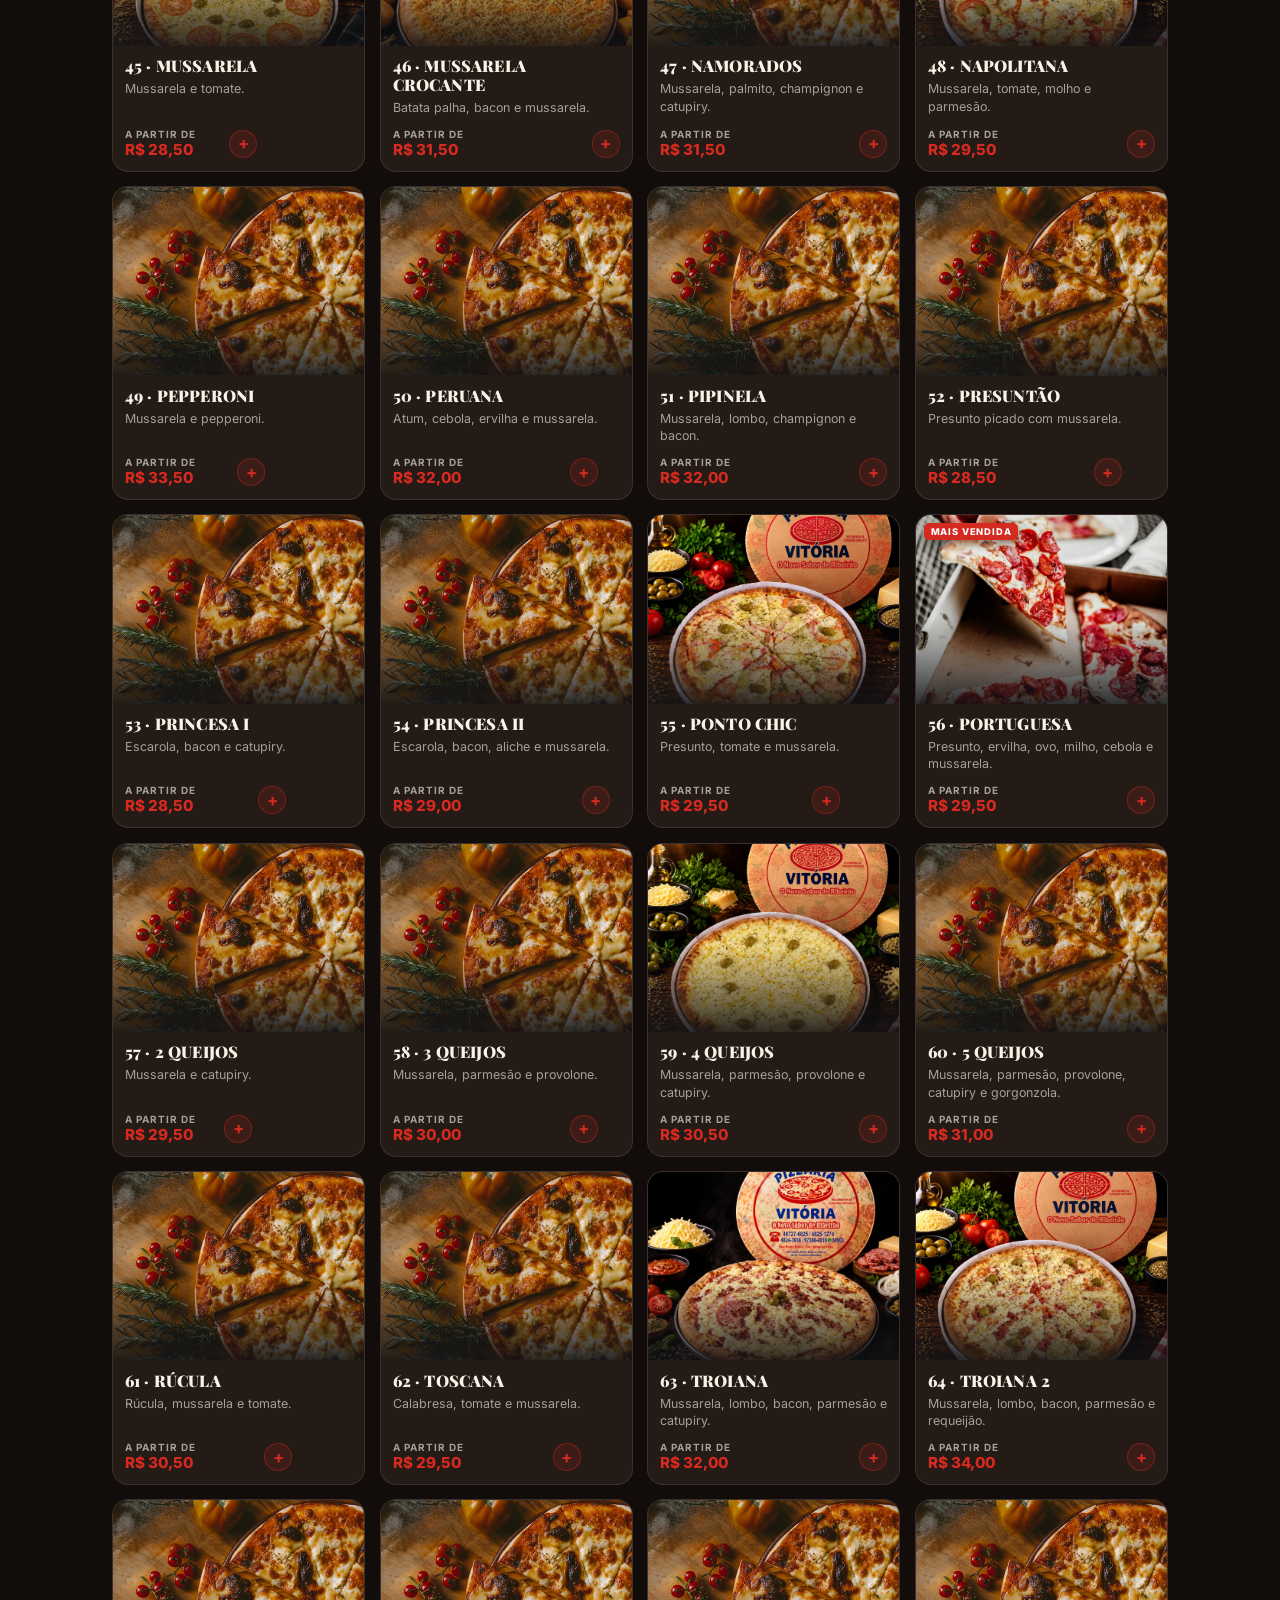
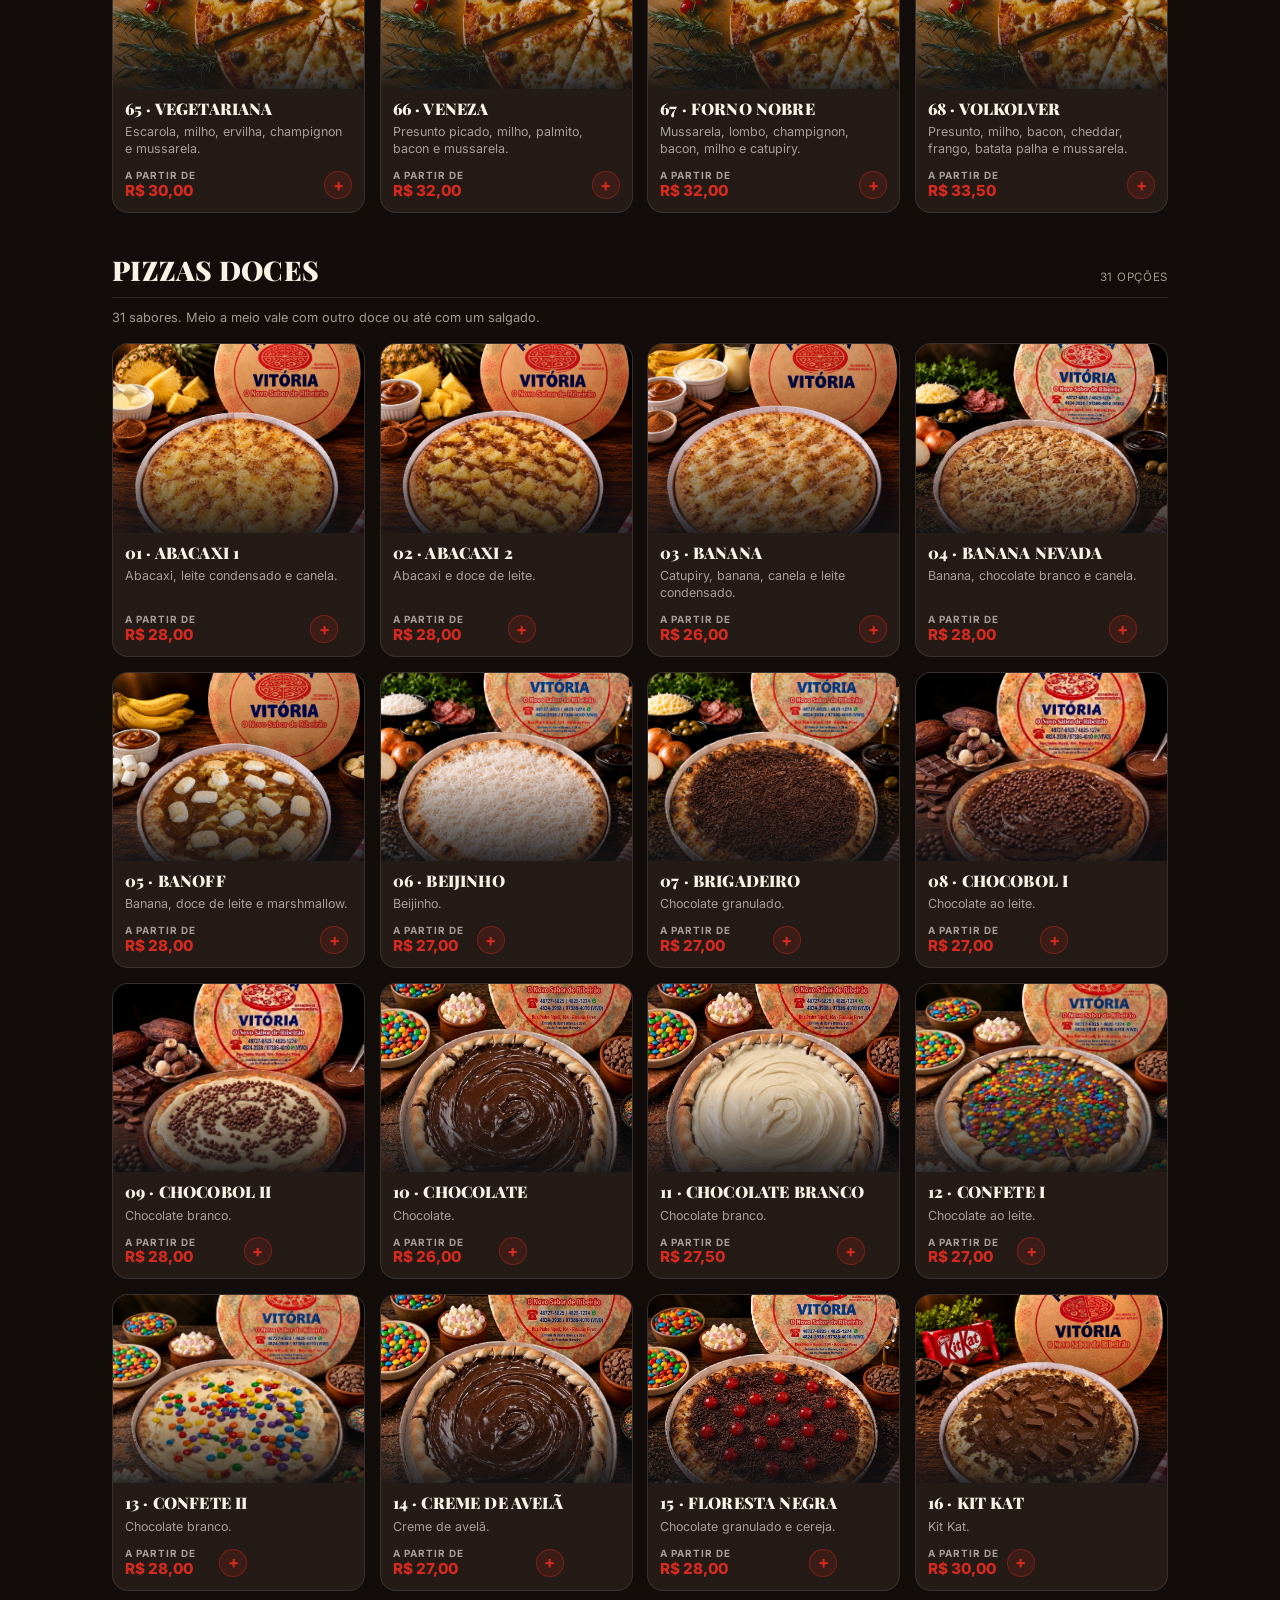
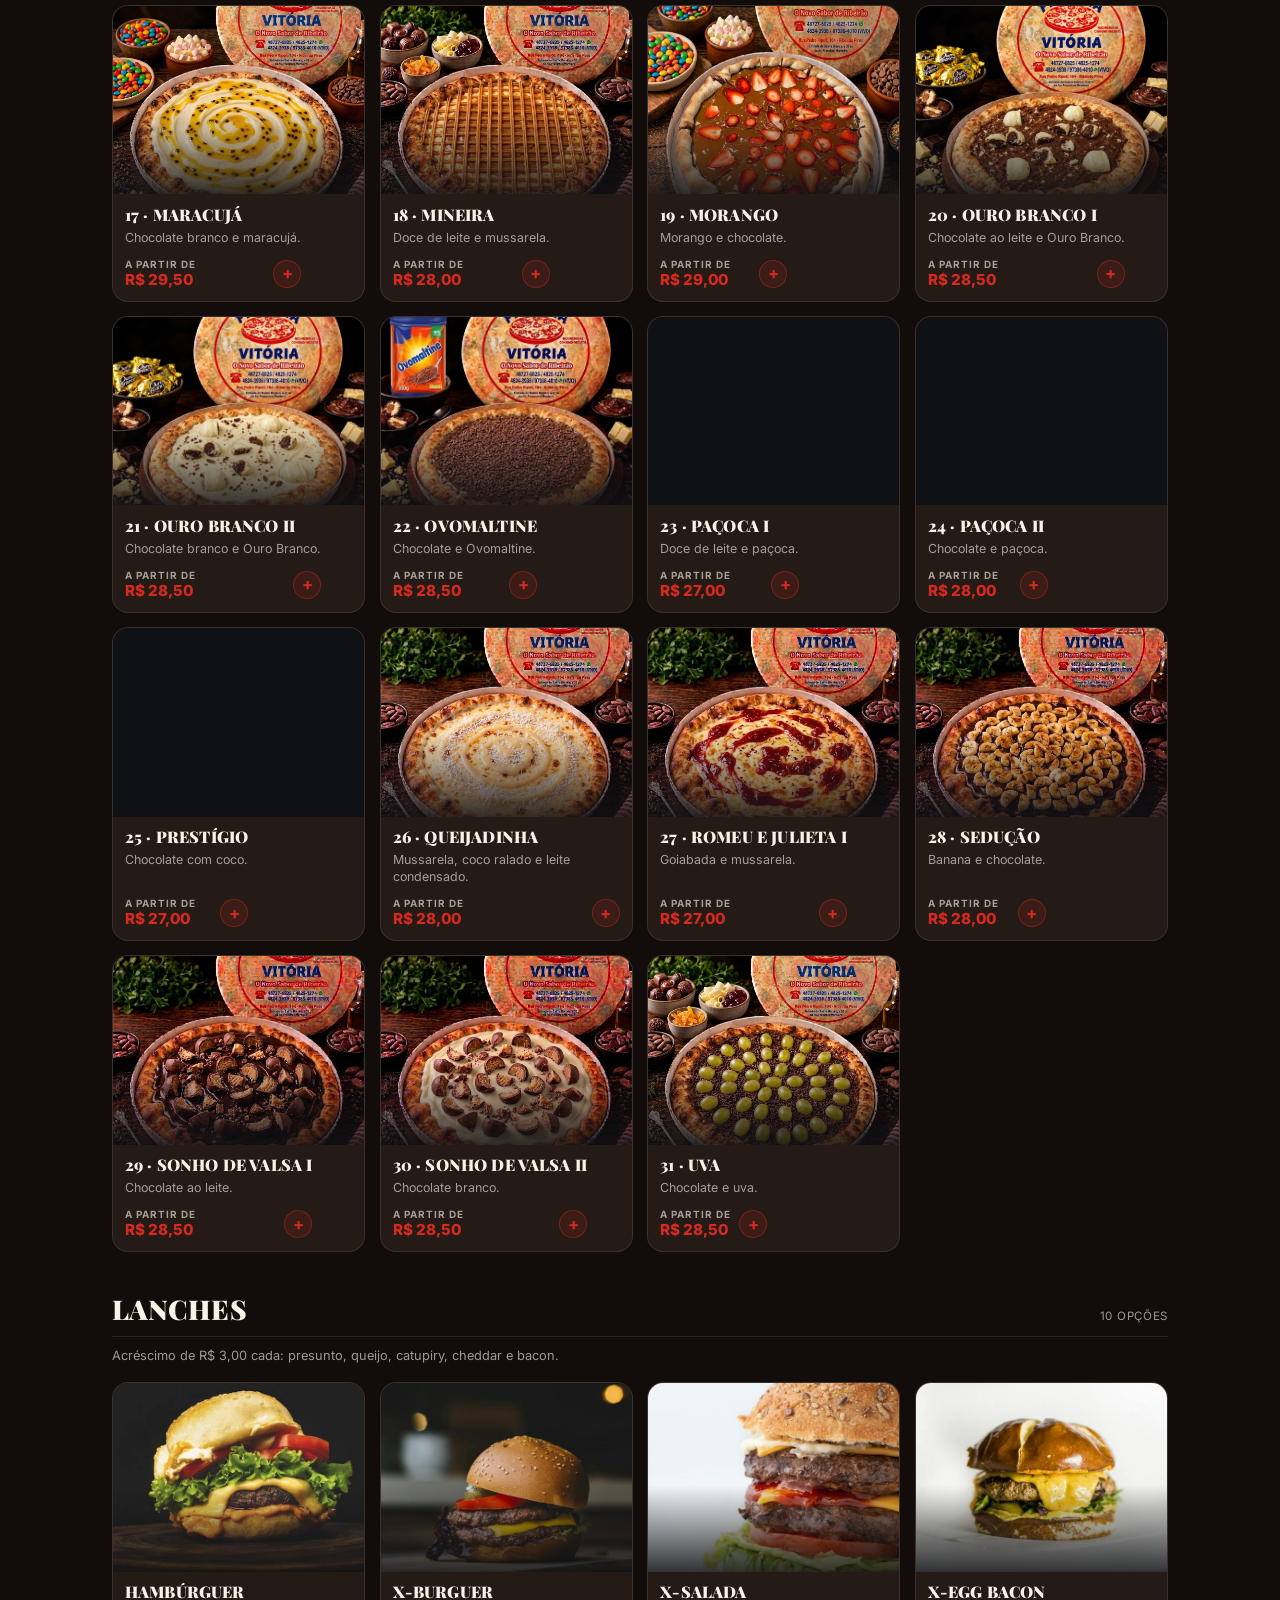
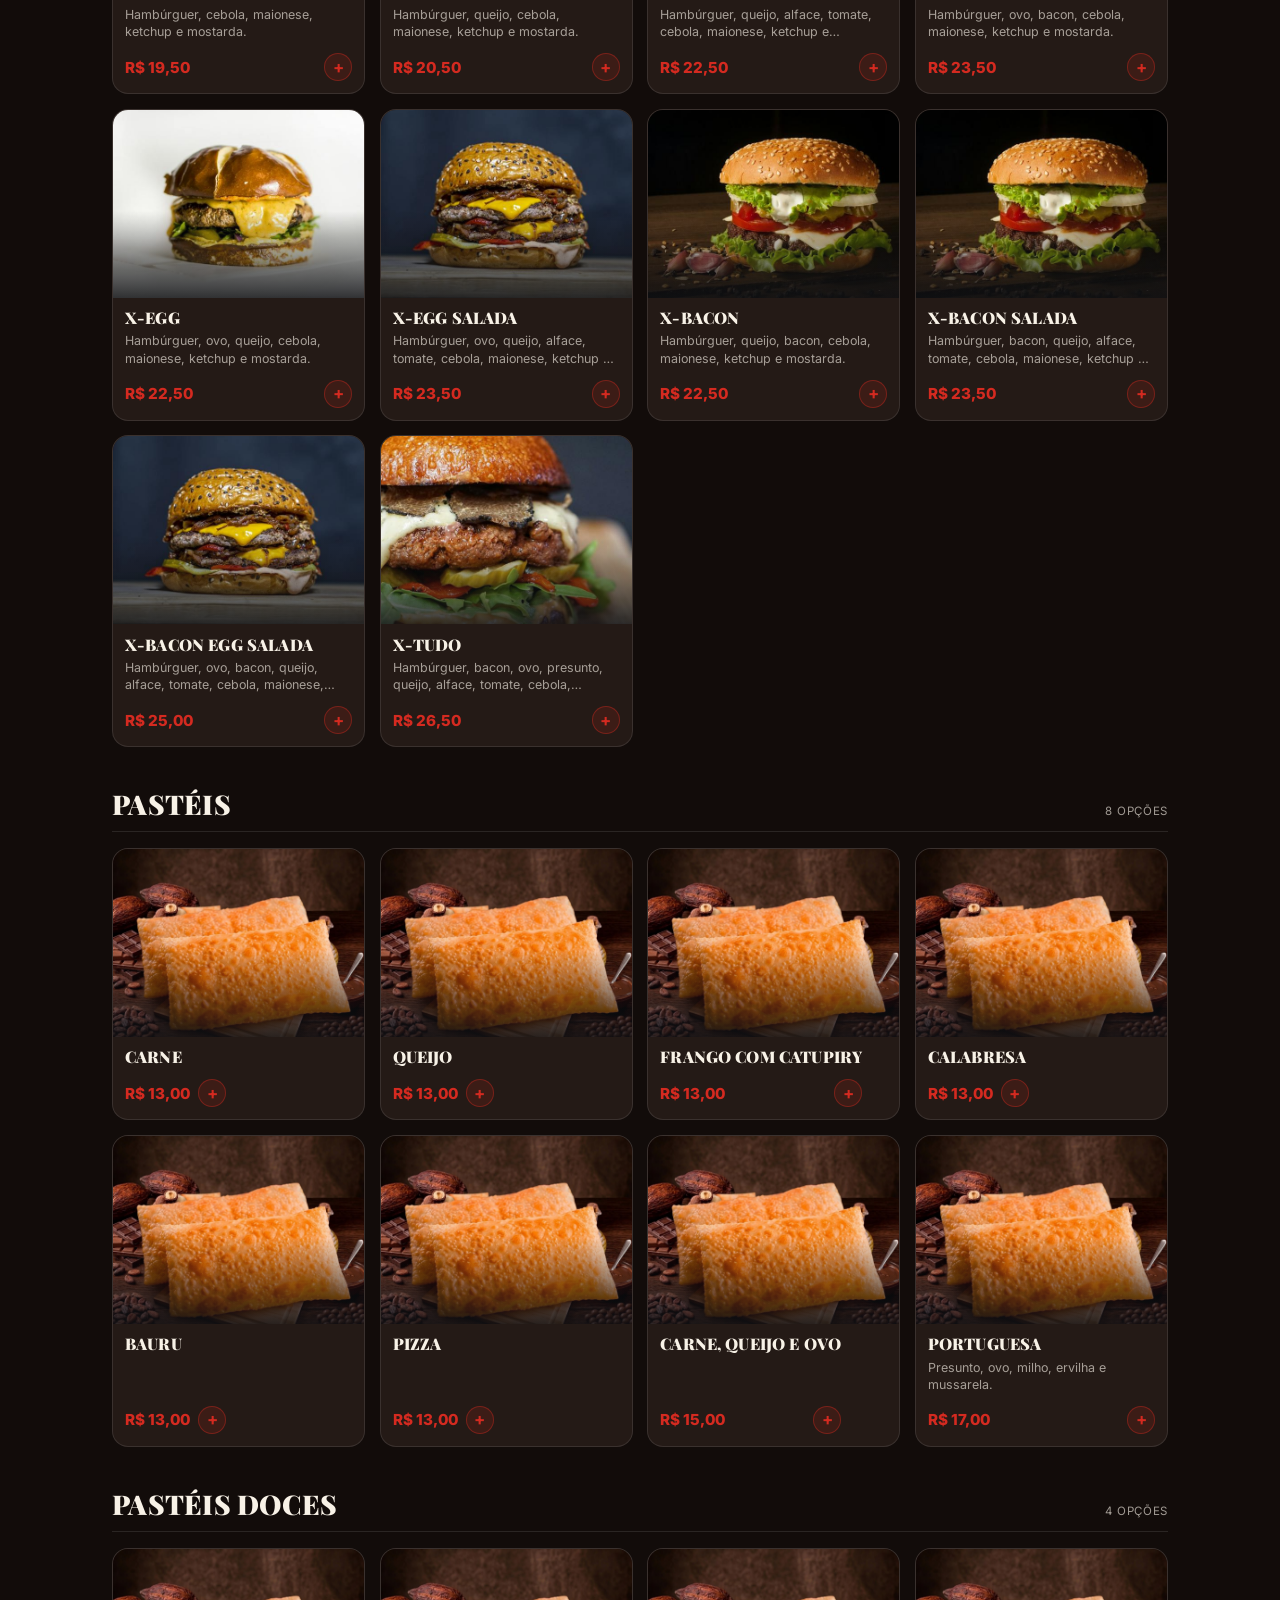
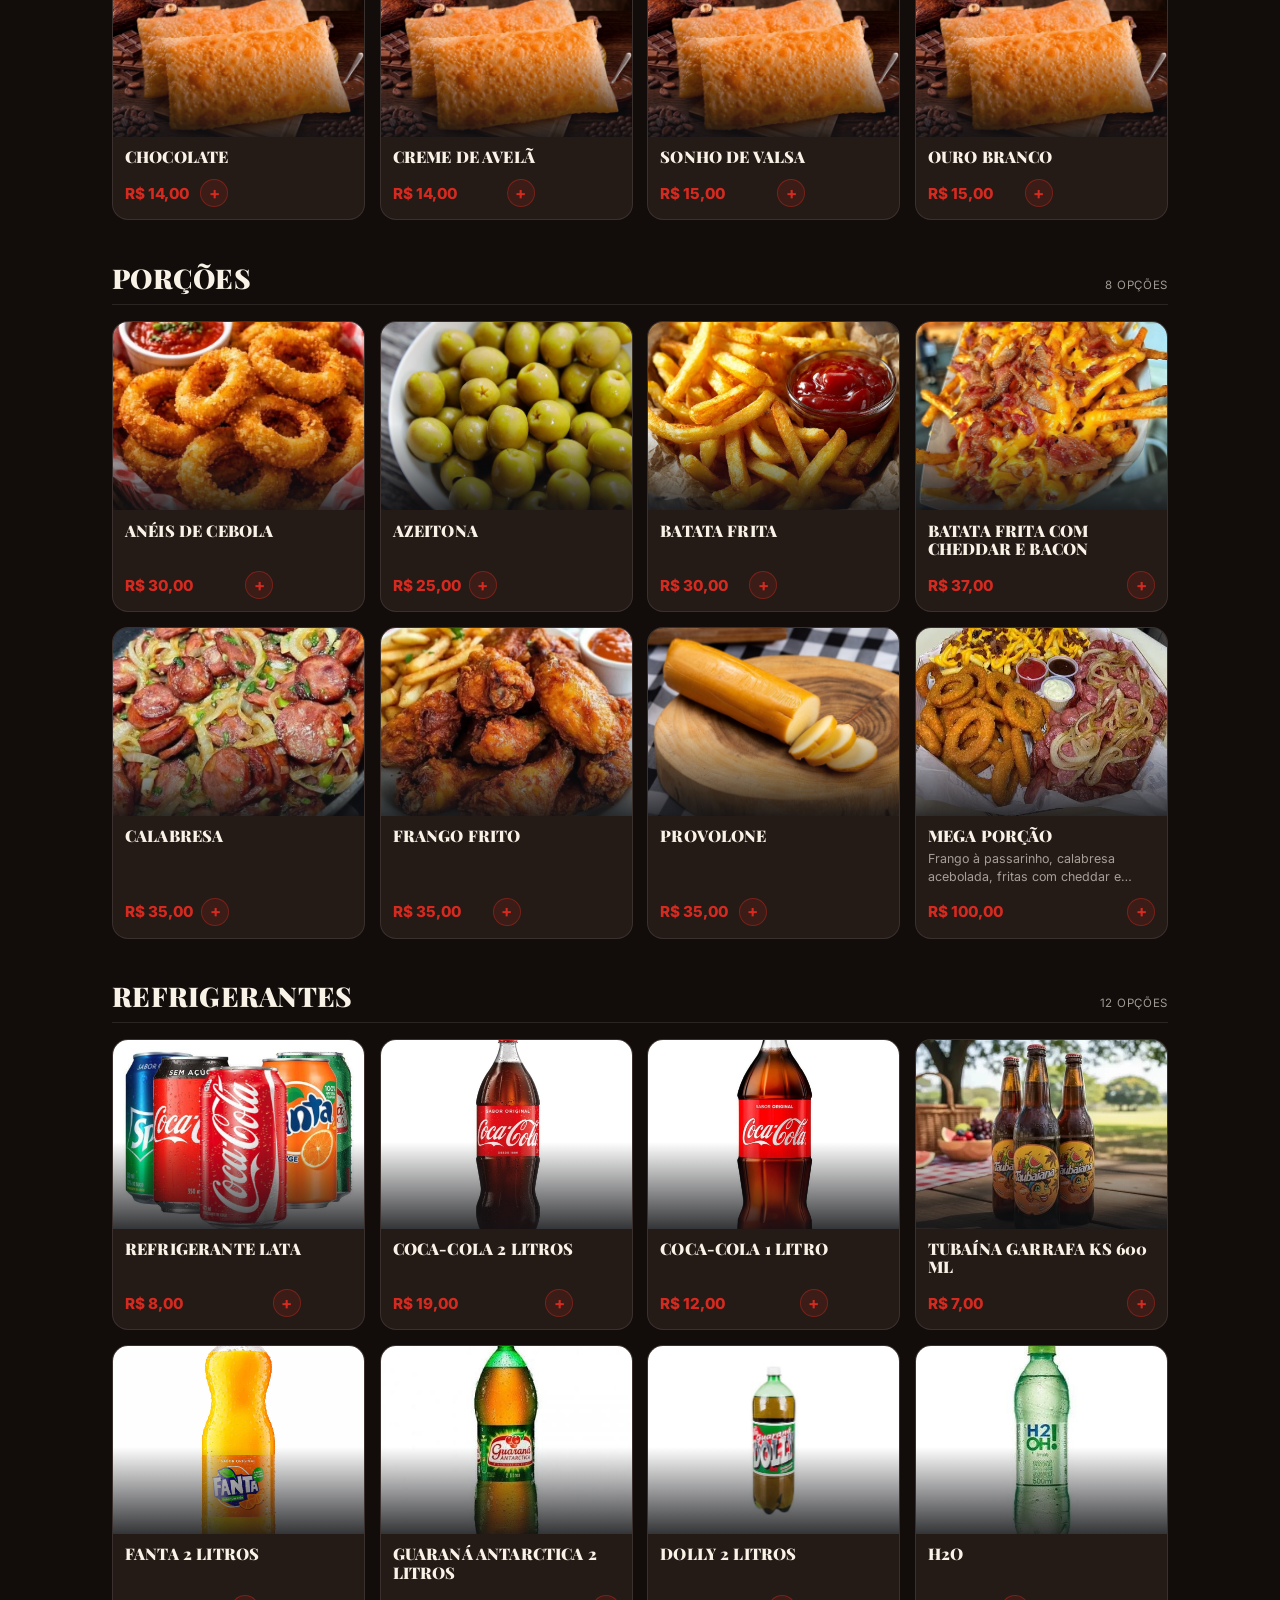
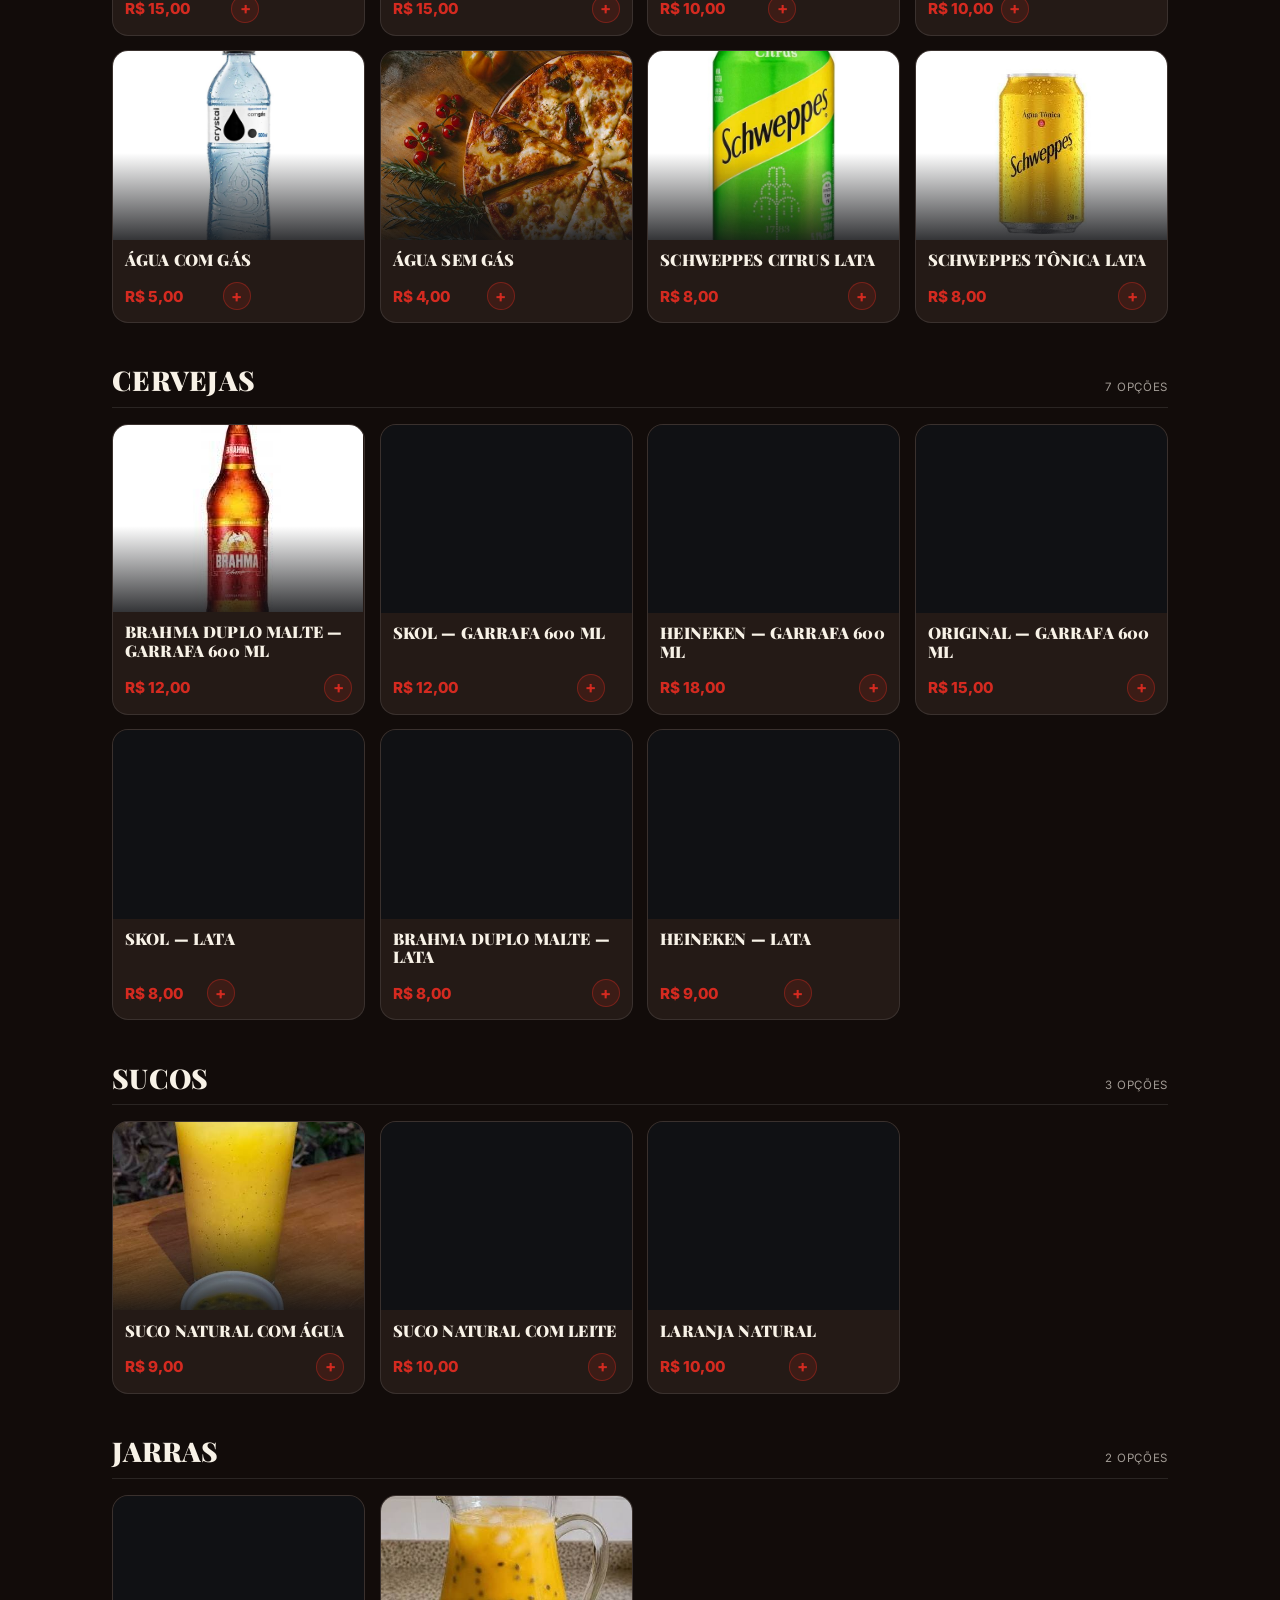
==== commit 1cf52c24: "Agendar pedido: opcao no checkout e marcacao na mensagem/comanda" ====
--- a/index.html
+++ b/index.html
@@ -217,6 +217,10 @@
           <label class="radio"><input type="radio" name="tipo" value="Entrega" checked /><span>🛵 Entrega</span></label>
           <label class="radio"><input type="radio" name="tipo" value="Retirada no balcão" /><span>🏠 Retirada</span></label>
           <label class="radio"><input type="radio" name="tipo" value="No restaurante" /><span>🍽️ No restaurante</span></label>
+          <div class="agendar-box">
+            <label class="agendar-check"><input type="checkbox" name="agendar" data-agendar /> <span>⏰ Agendar para mais tarde</span></label>
+            <input type="text" name="agendaQuando" data-agenda-quando placeholder="Ex: hoje 20h30 ou amanhã 12h" hidden />
+          </div>
         </fieldset>
         <div class="caixa-mesa" data-caixa-mesa hidden>
           <b>Comer aqui no restaurante</b>
--- a/assets/css/estilo.css
+++ b/assets/css/estilo.css
@@ -691,3 +691,9 @@
 .pix-chave code{flex:1;background:rgba(0,0,0,.25);padding:.5rem .6rem;border-radius:8px;font-size:.85rem;word-break:break-all}
 .pix-copiar{background:#e63022;color:#fff;border:0;border-radius:8px;padding:.5rem .9rem;font-weight:600;cursor:pointer;flex:none}
 .pix-box small{display:block;margin-top:.5rem;color:var(--muted,#b7aea8);font-size:.78rem}
+
+/* ===================== AGENDAR PEDIDO ===================== */
+.agendar-box{margin:.6rem 0}
+.agendar-check{display:flex;align-items:center;gap:.5rem;cursor:pointer;font-size:.95rem}
+.agendar-check input{width:20px;height:20px;accent-color:var(--marca)}
+[data-agenda-quando]{margin-top:.5rem;width:100%;padding:.7rem .8rem;border:1px solid var(--linha,#2d2622);border-radius:10px;background:#15110f;color:inherit;font-size:1rem}
--- a/assets/css/estilo.css
+++ b/assets/css/estilo.css
@@ -691,3 +691,9 @@
 .pix-chave code{flex:1;background:rgba(0,0,0,.25);padding:.5rem .6rem;border-radius:8px;font-size:.85rem;word-break:break-all}
 .pix-copiar{background:#e63022;color:#fff;border:0;border-radius:8px;padding:.5rem .9rem;font-weight:600;cursor:pointer;flex:none}
 .pix-box small{display:block;margin-top:.5rem;color:var(--muted,#b7aea8);font-size:.78rem}
+
+/* ===================== AGENDAR PEDIDO ===================== */
+.agendar-box{margin:.6rem 0}
+.agendar-check{display:flex;align-items:center;gap:.5rem;cursor:pointer;font-size:.95rem}
+.agendar-check input{width:20px;height:20px;accent-color:var(--marca)}
+[data-agenda-quando]{margin-top:.5rem;width:100%;padding:.7rem .8rem;border:1px solid var(--linha,#2d2622);border-radius:10px;background:#15110f;color:inherit;font-size:1rem}
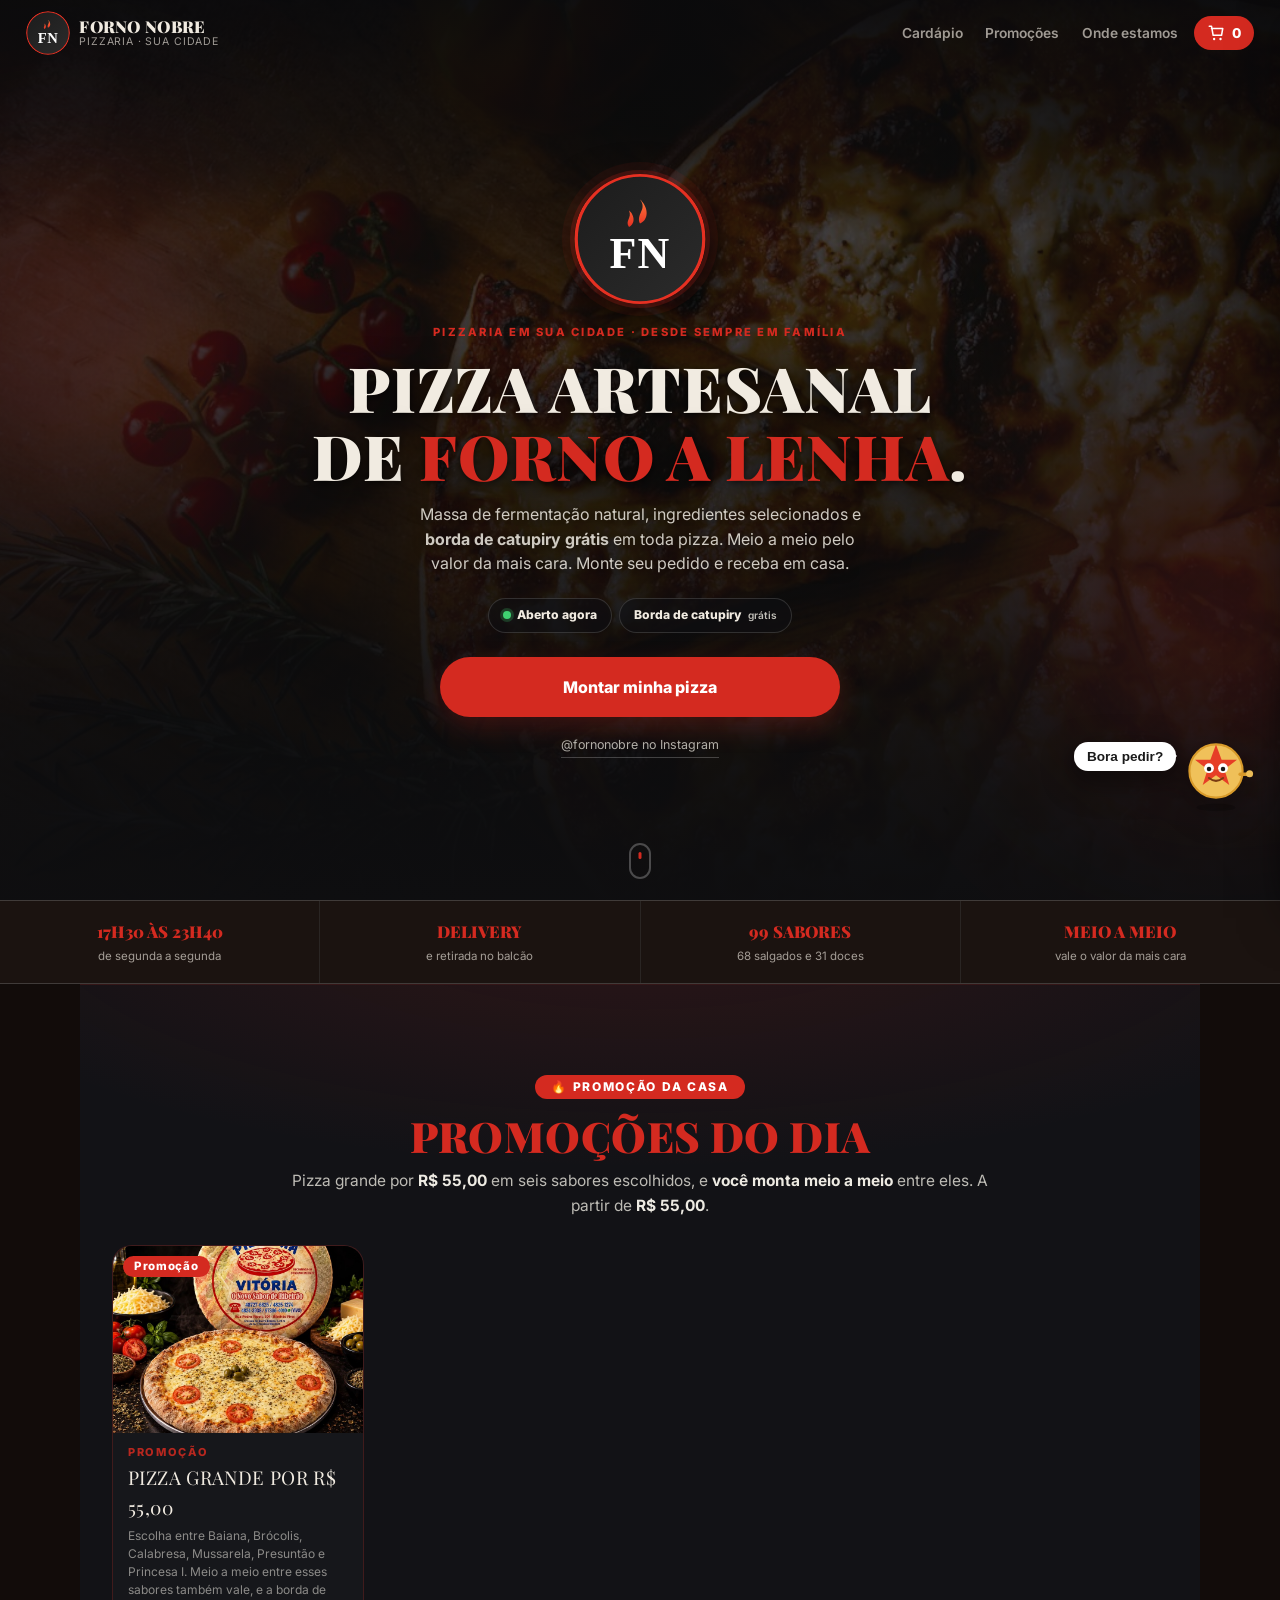
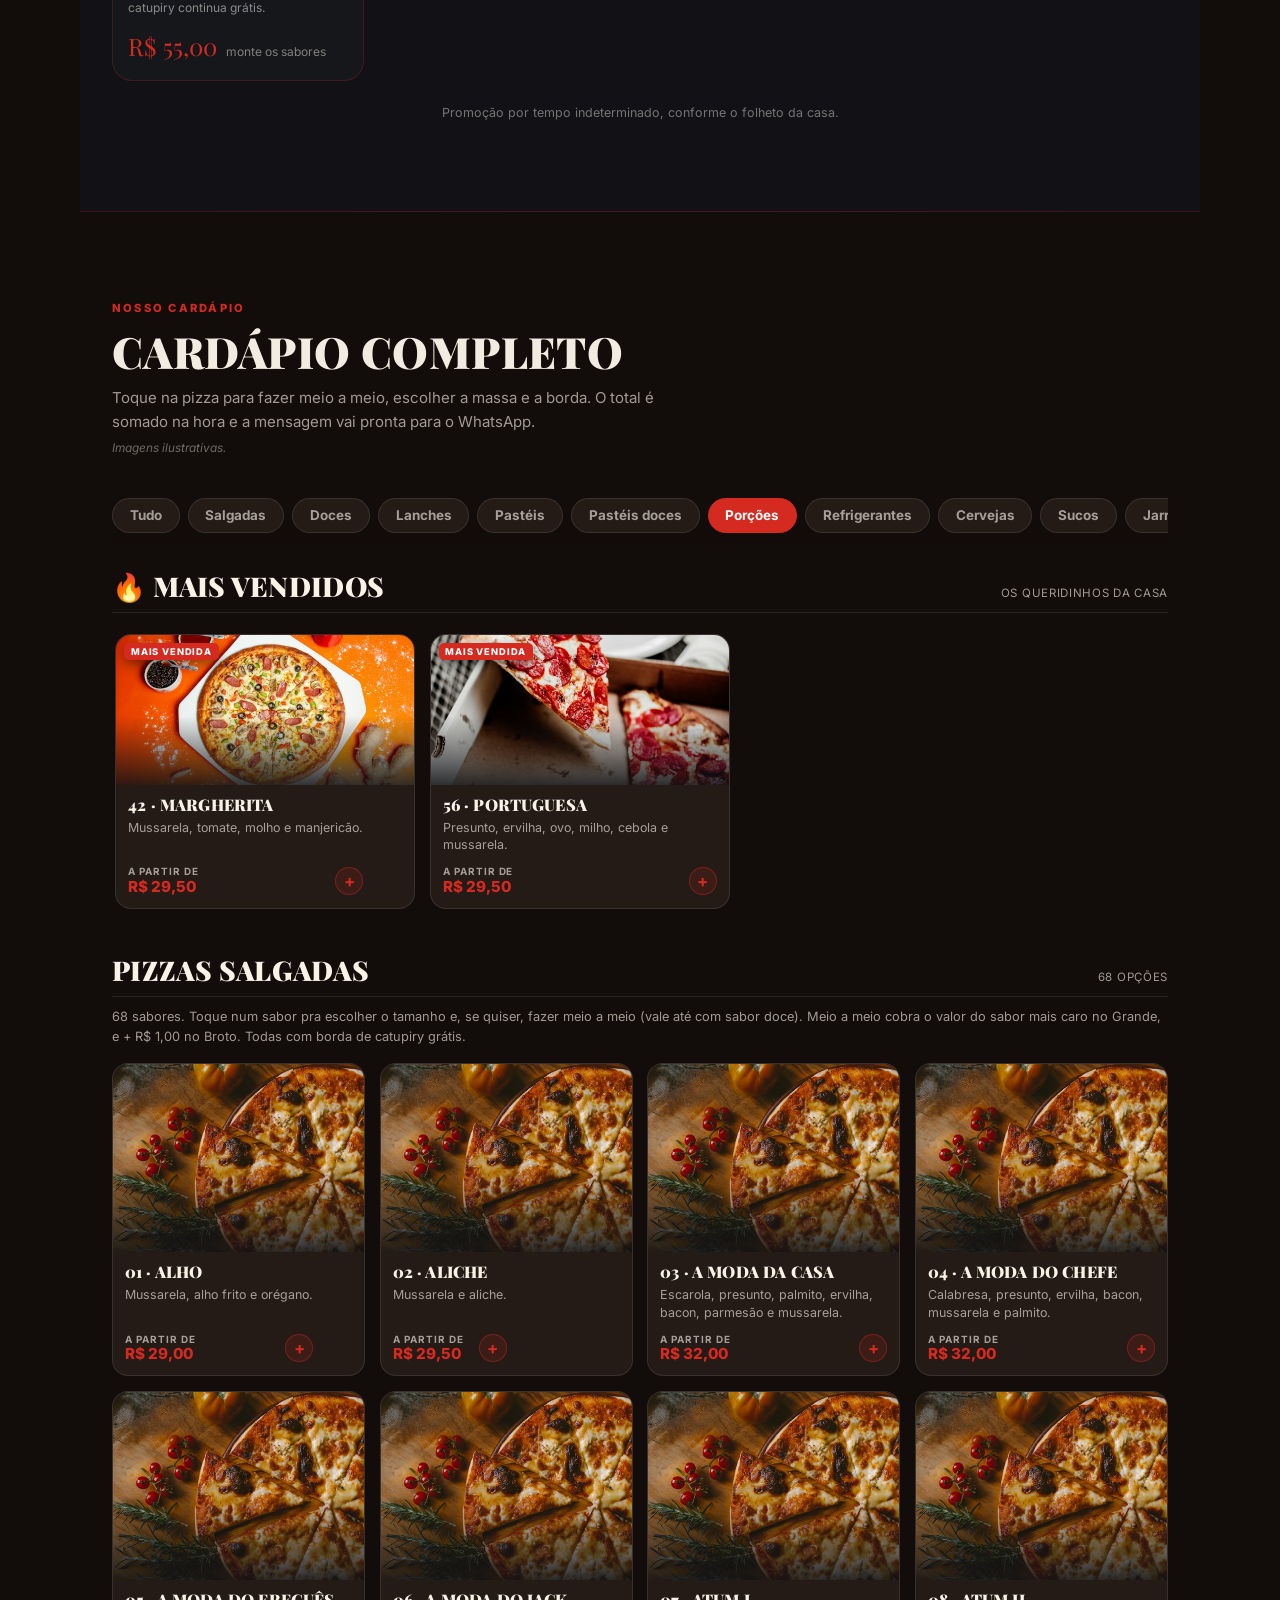
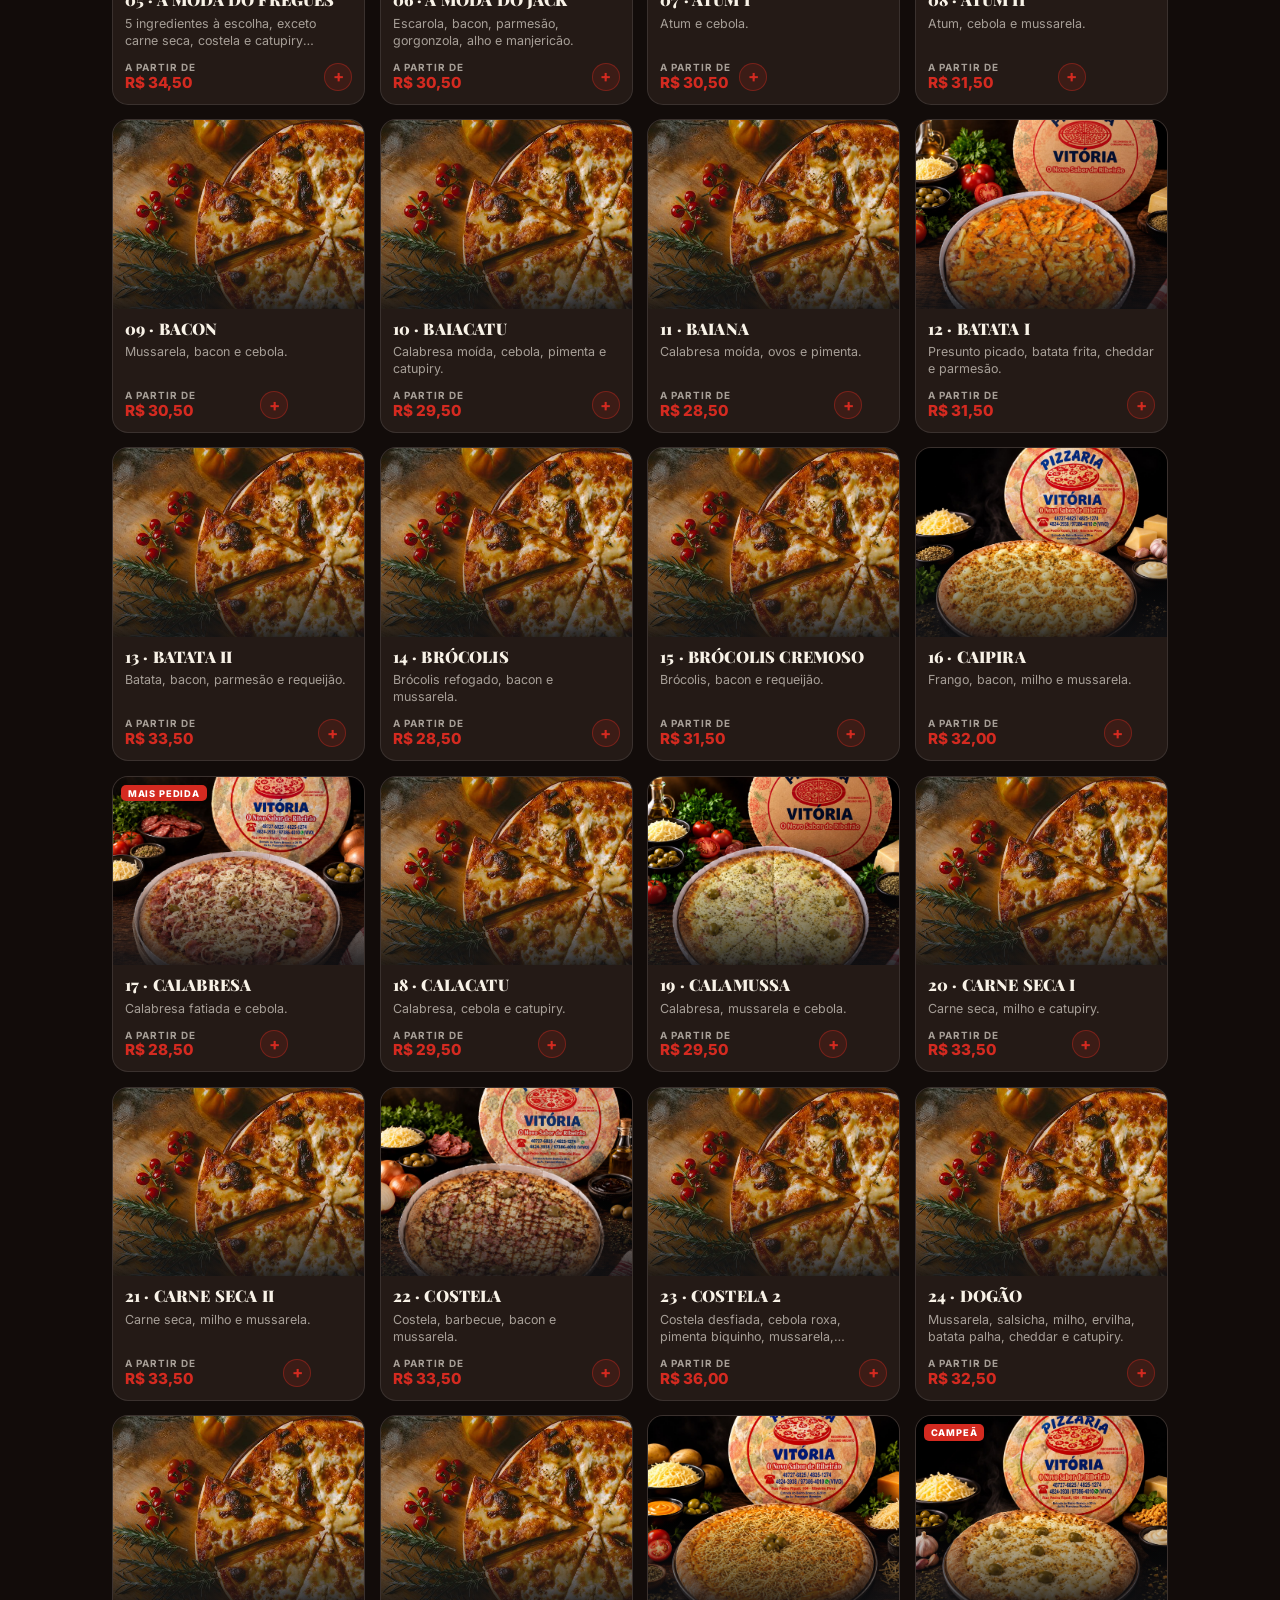
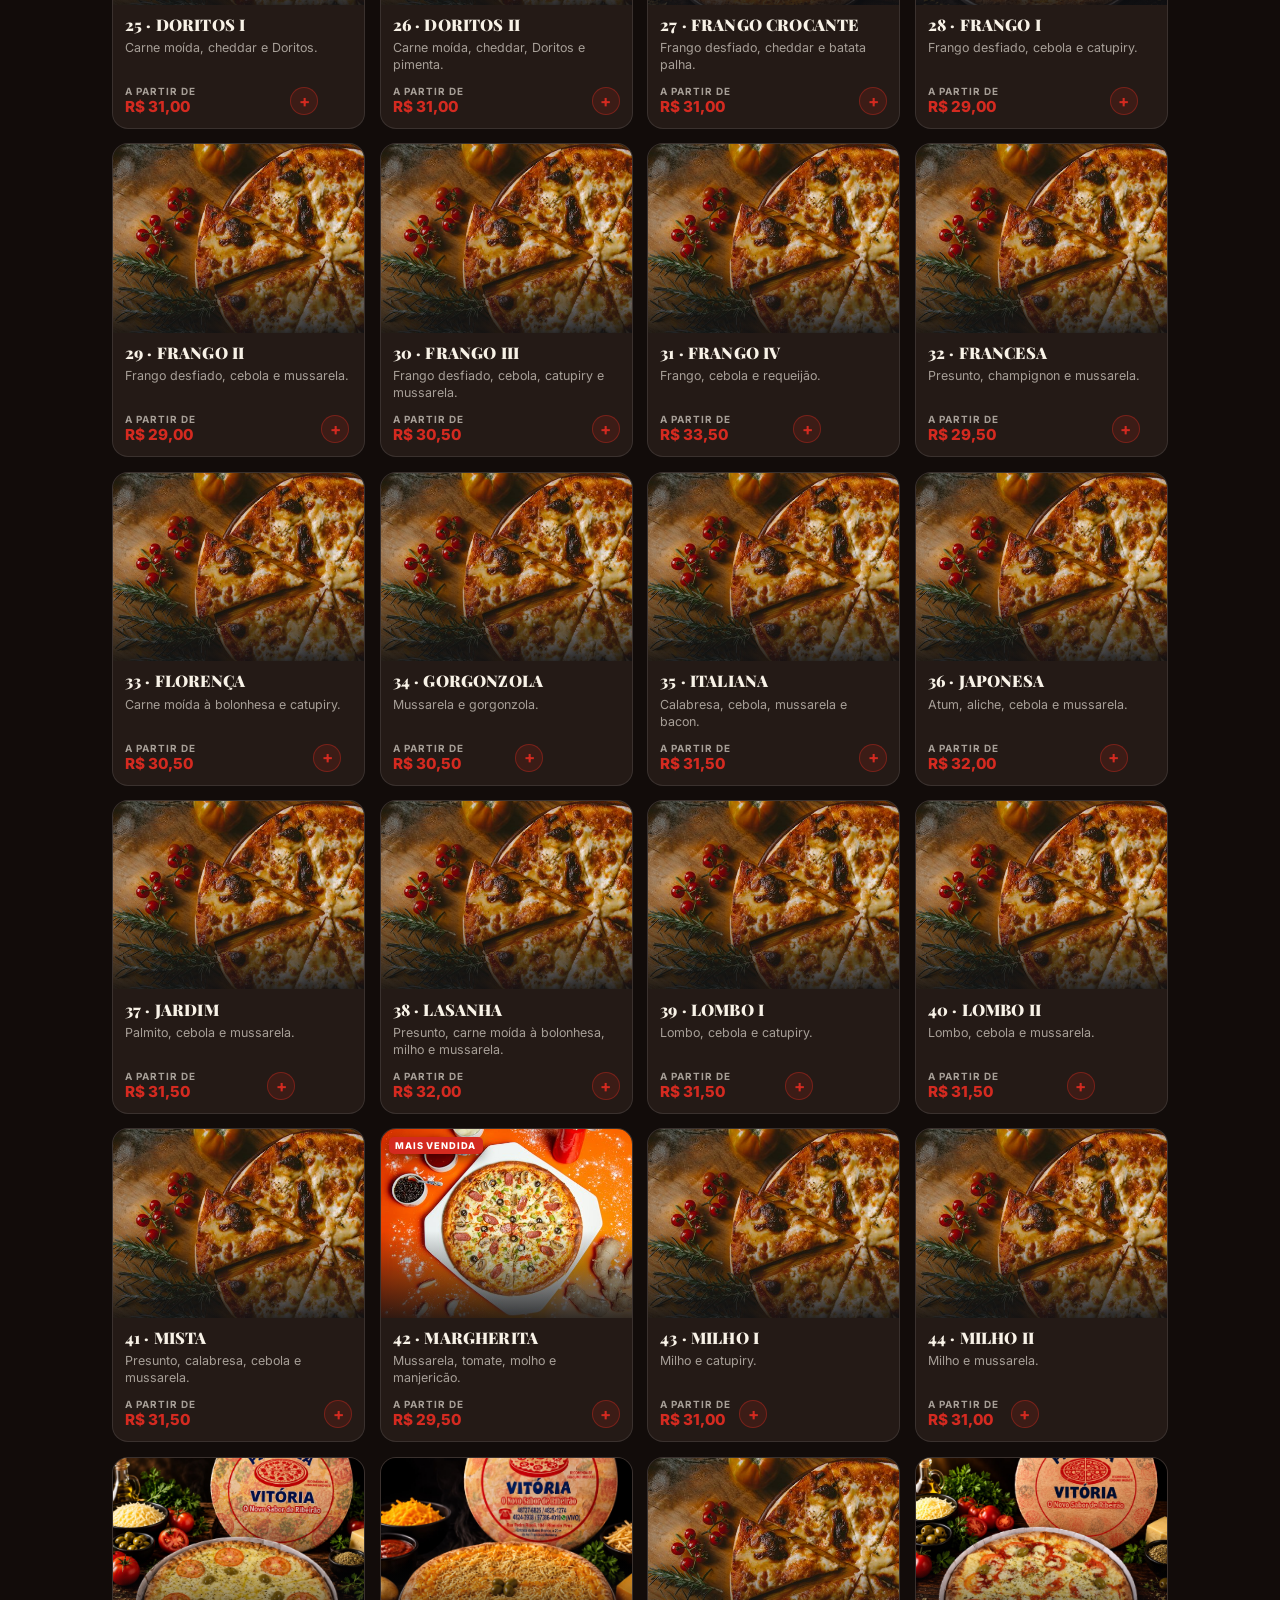
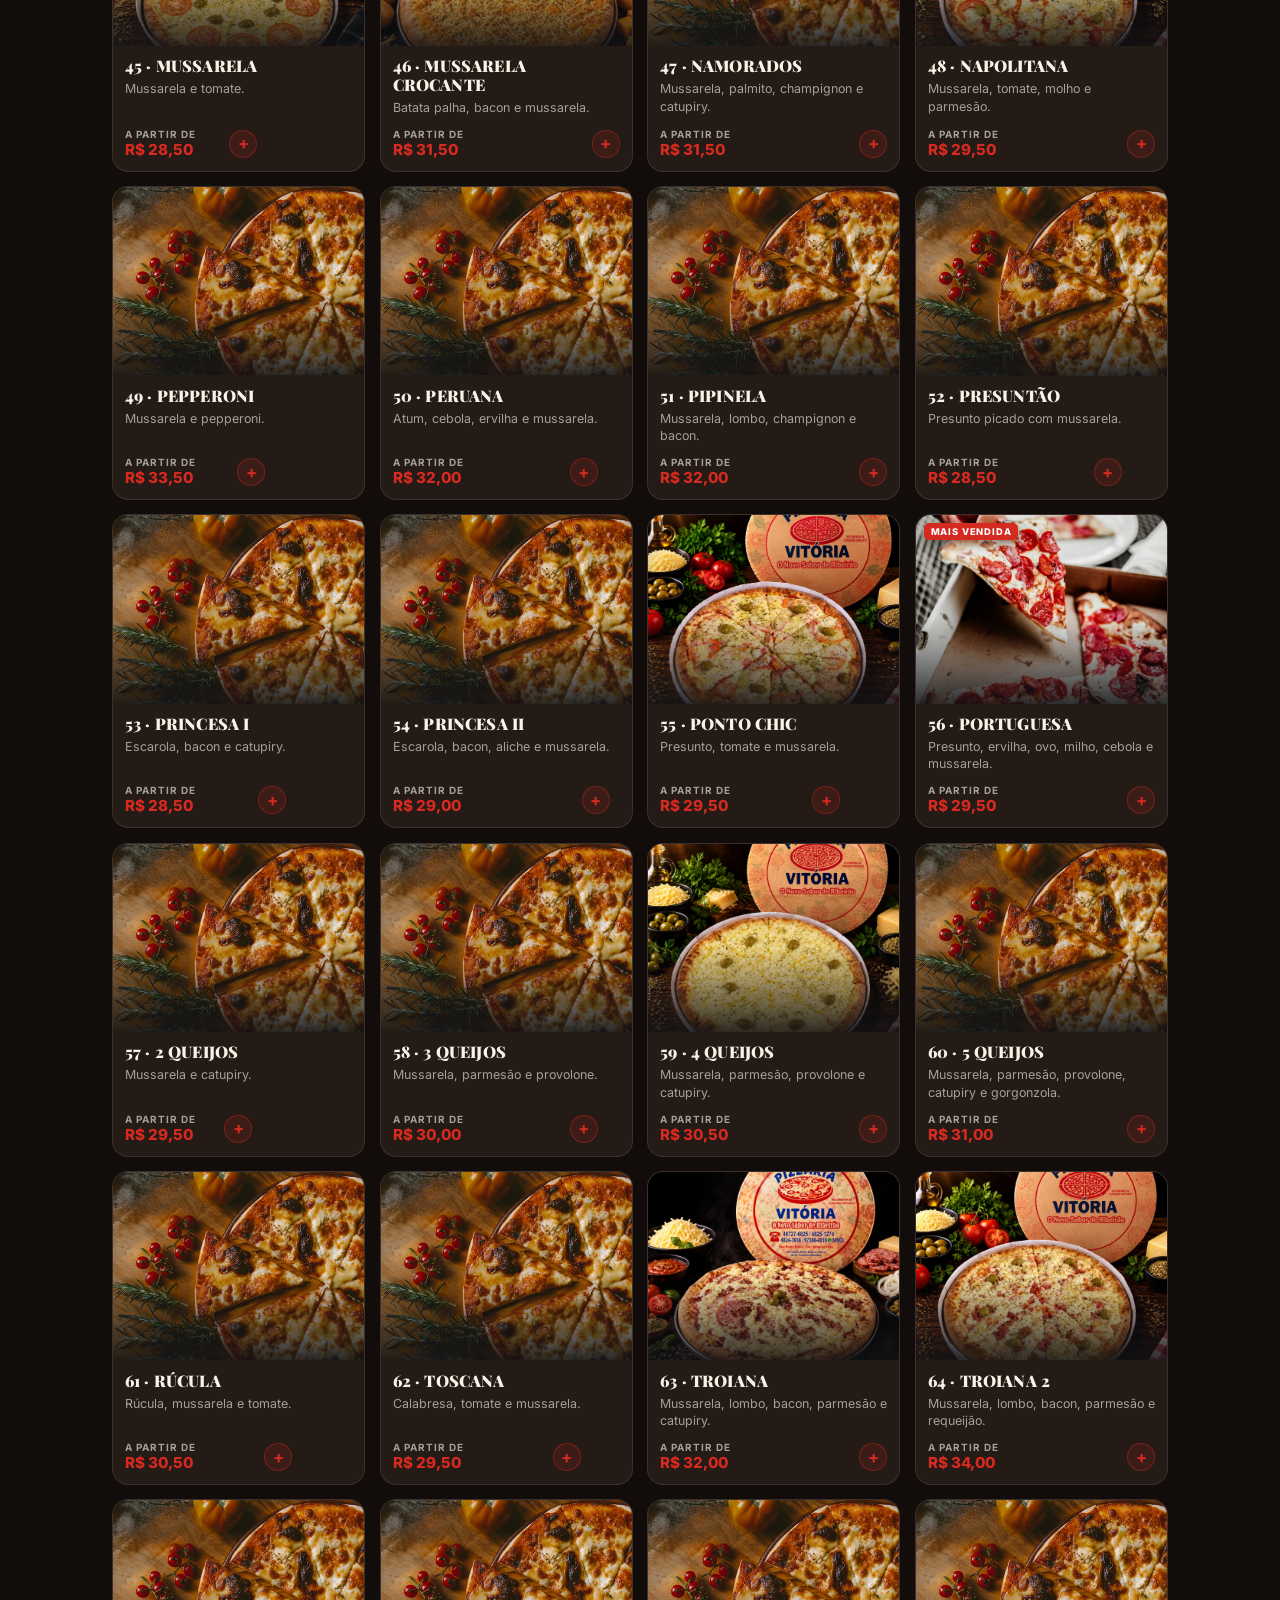
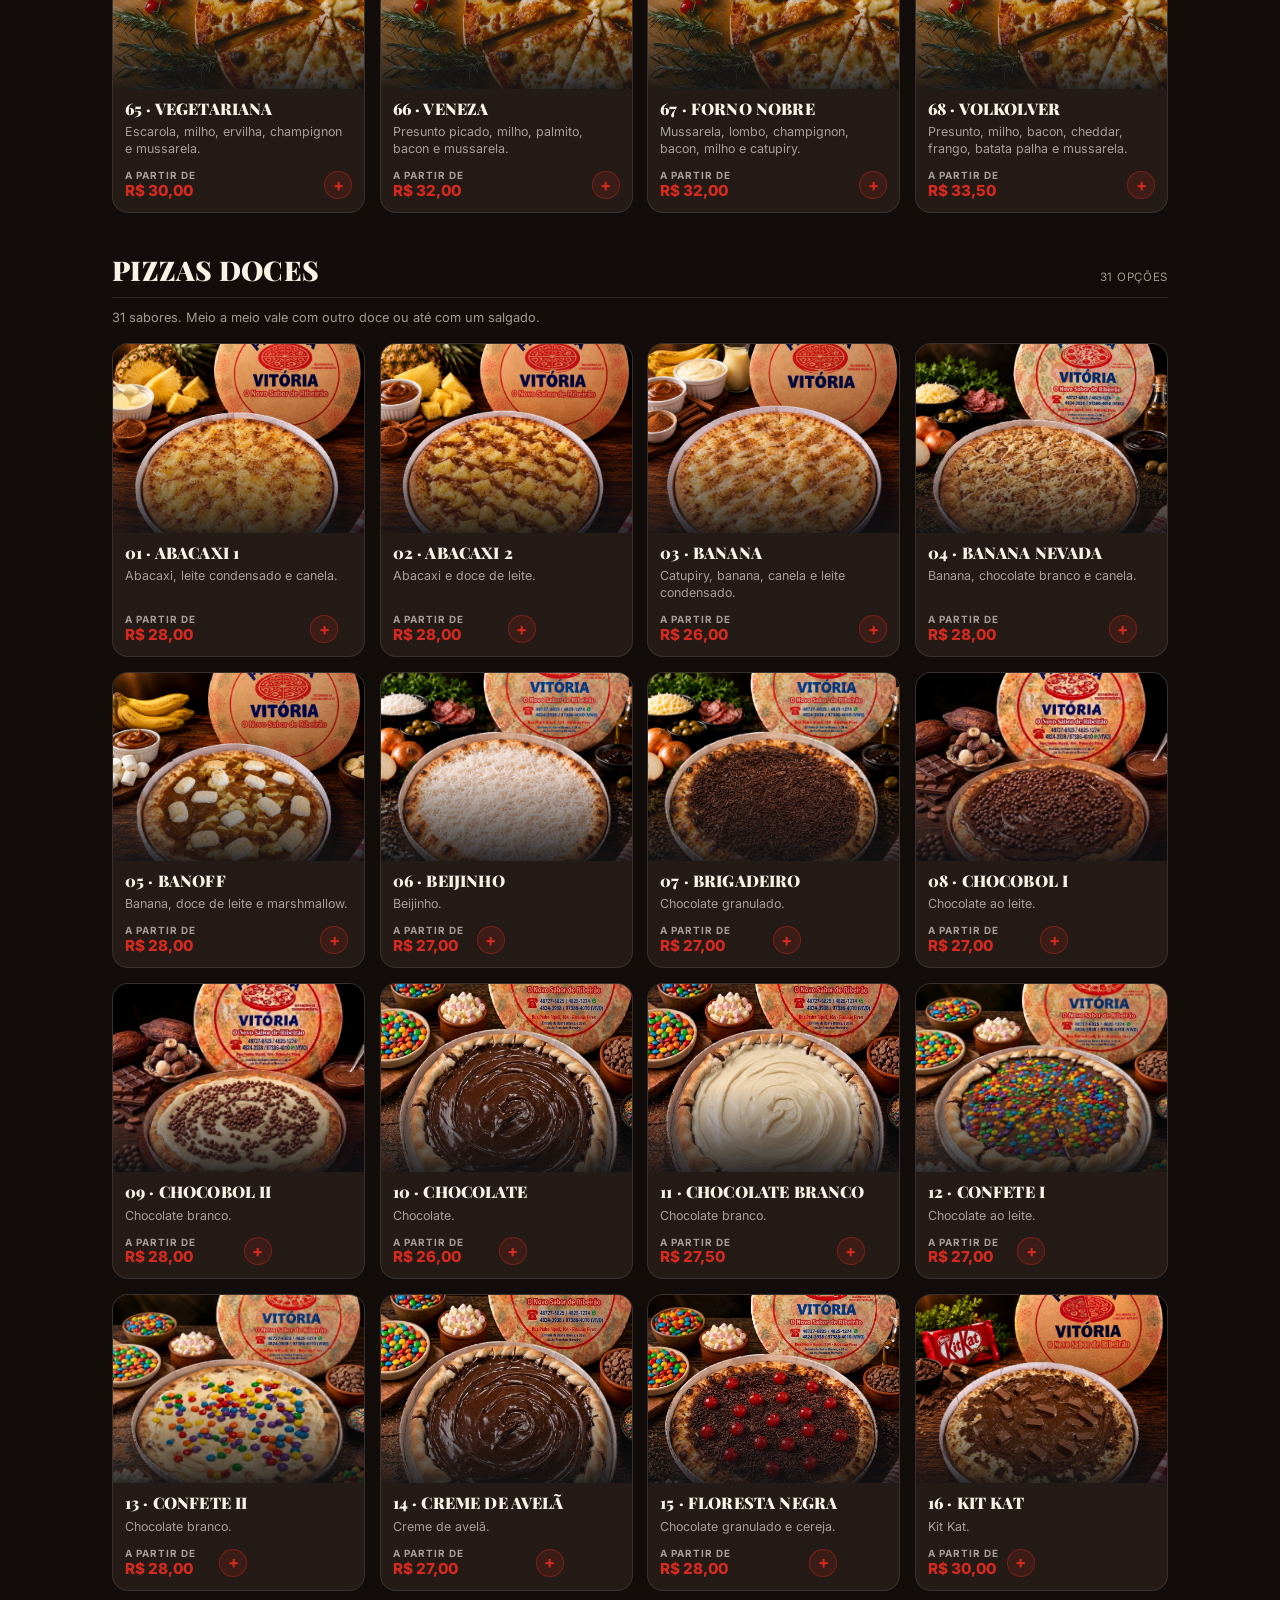
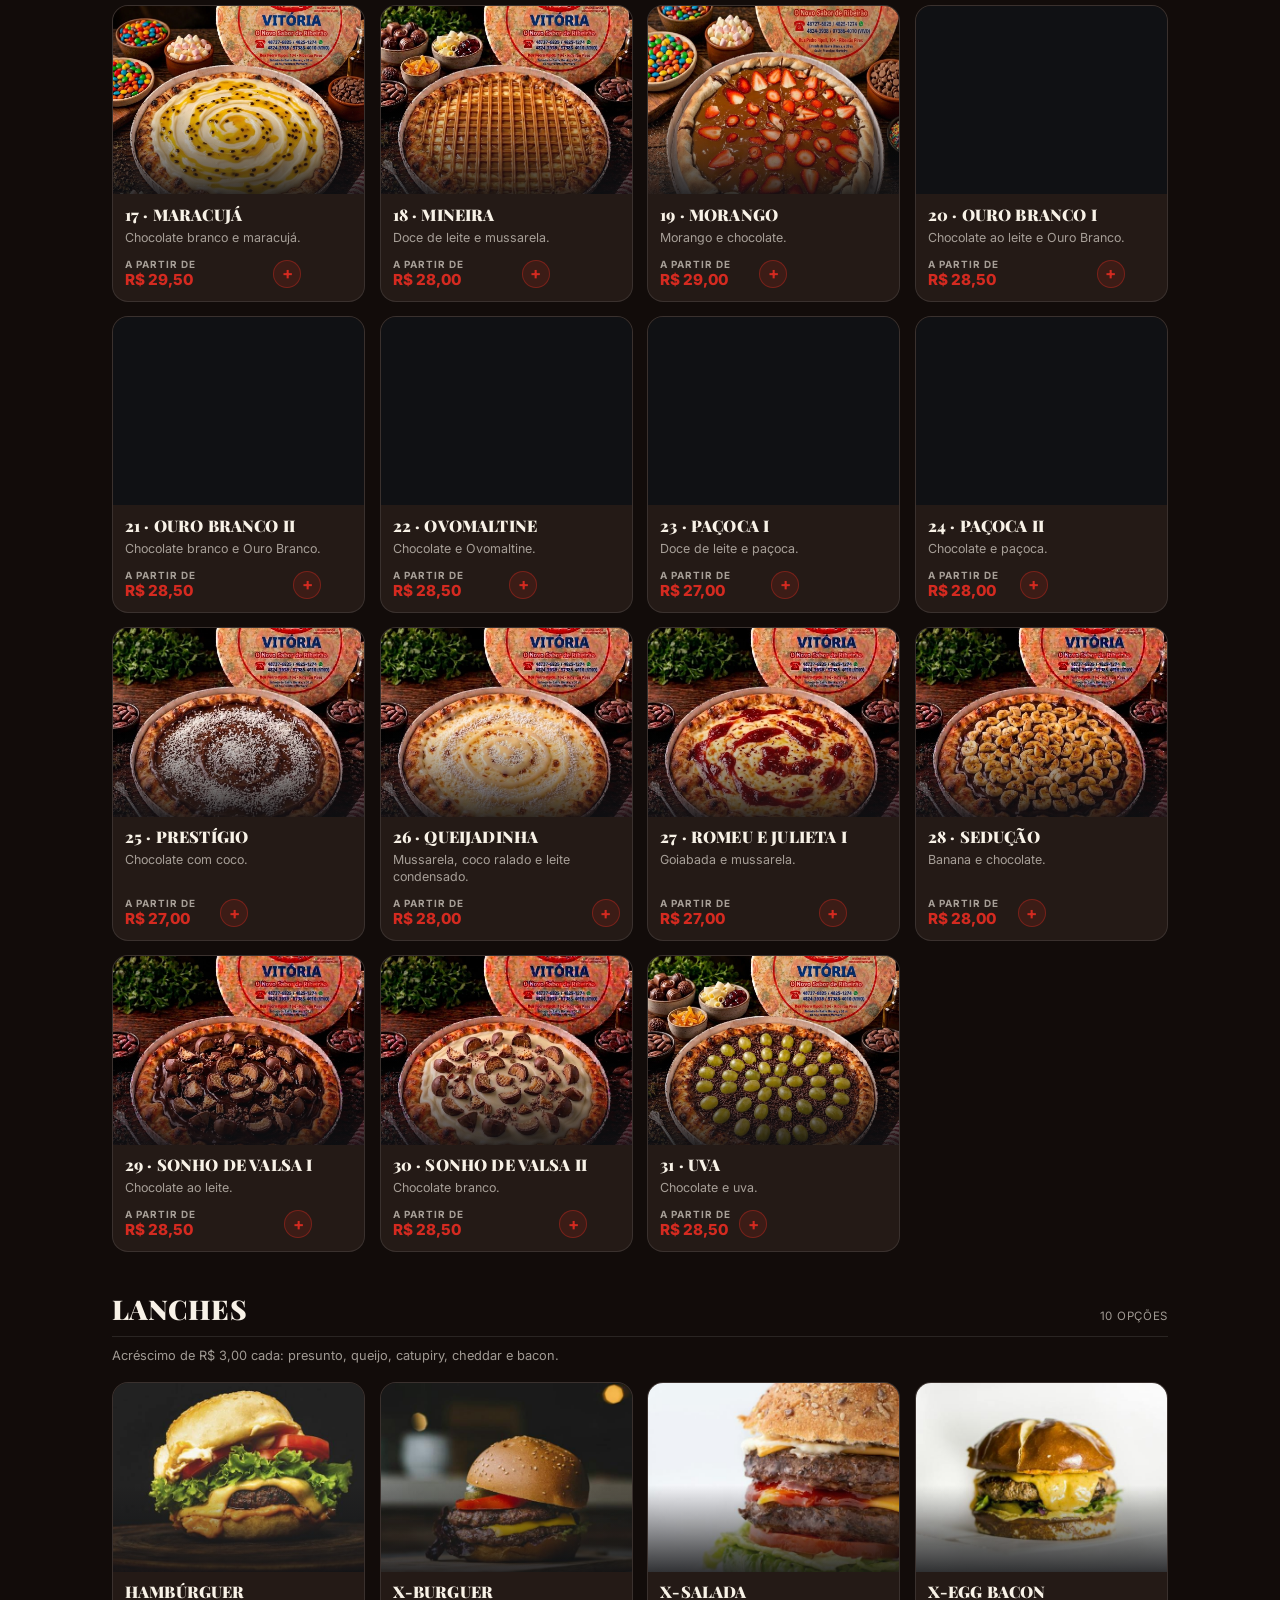
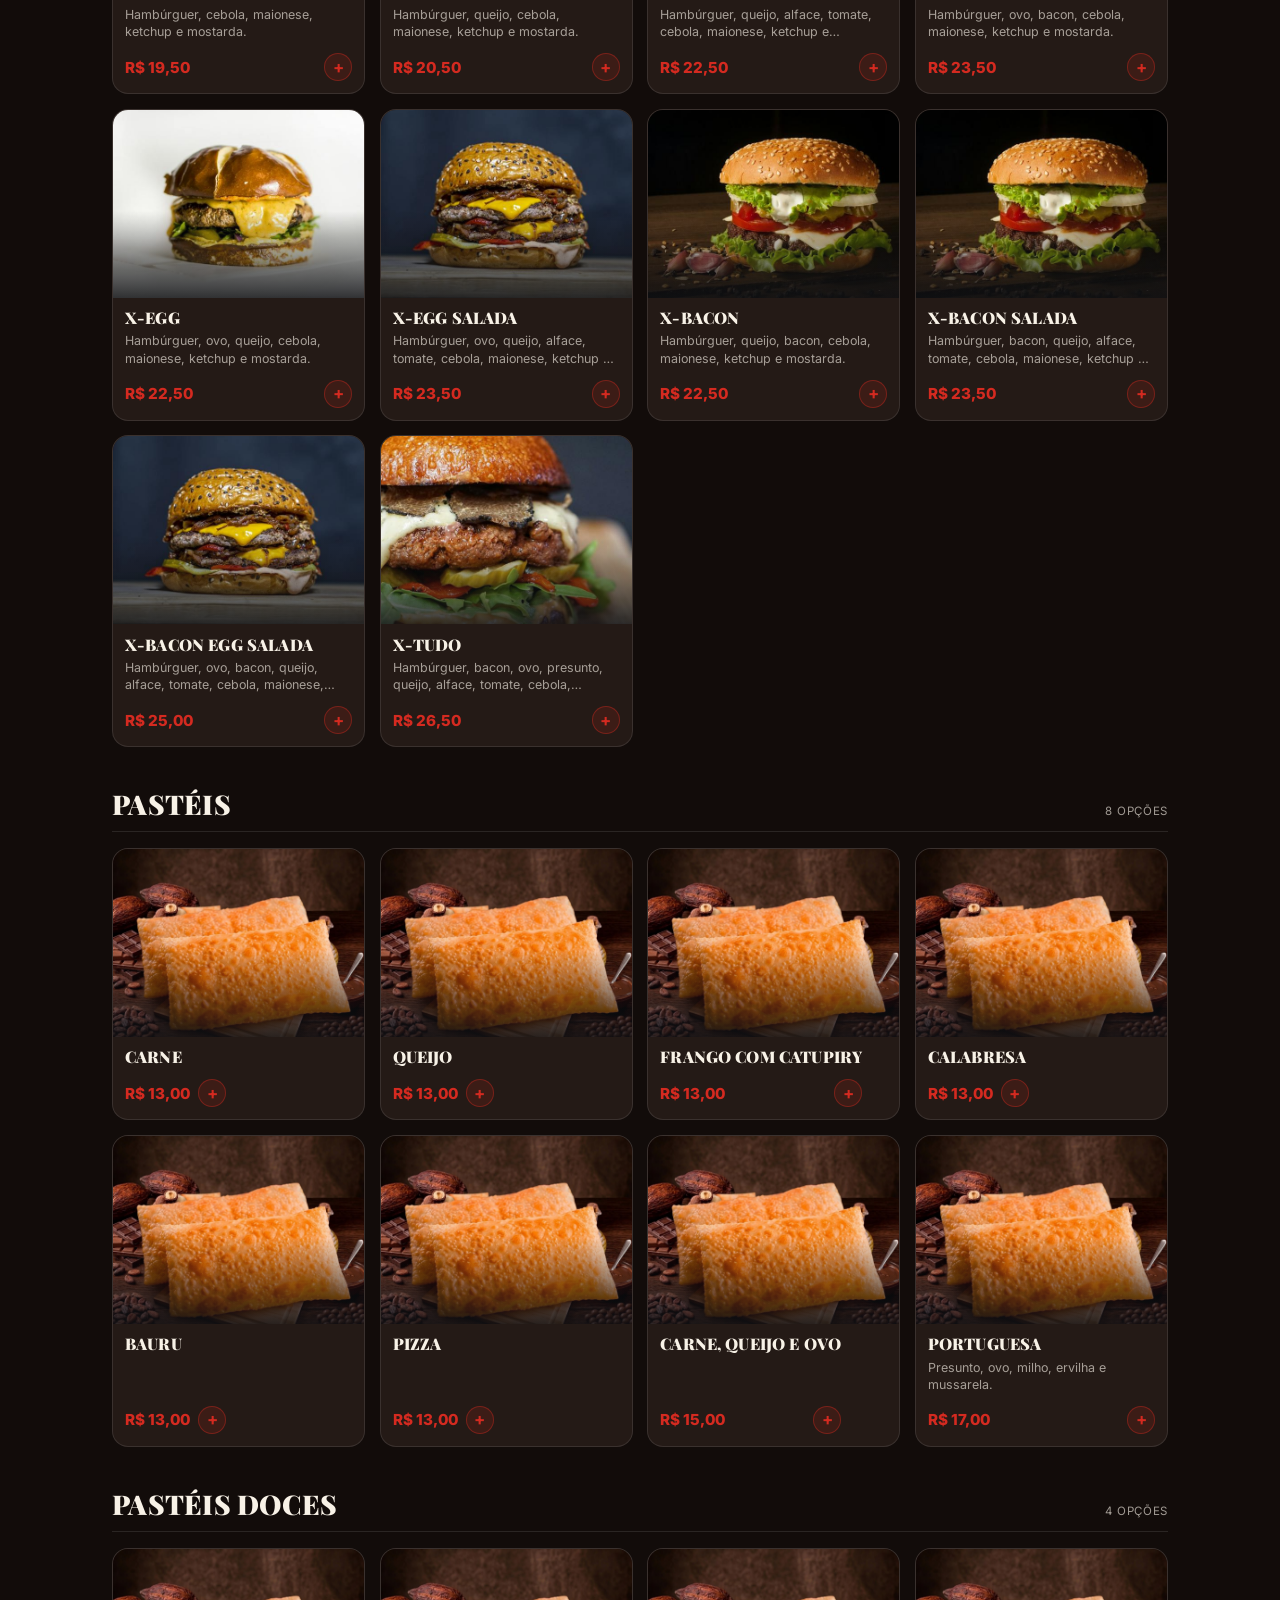
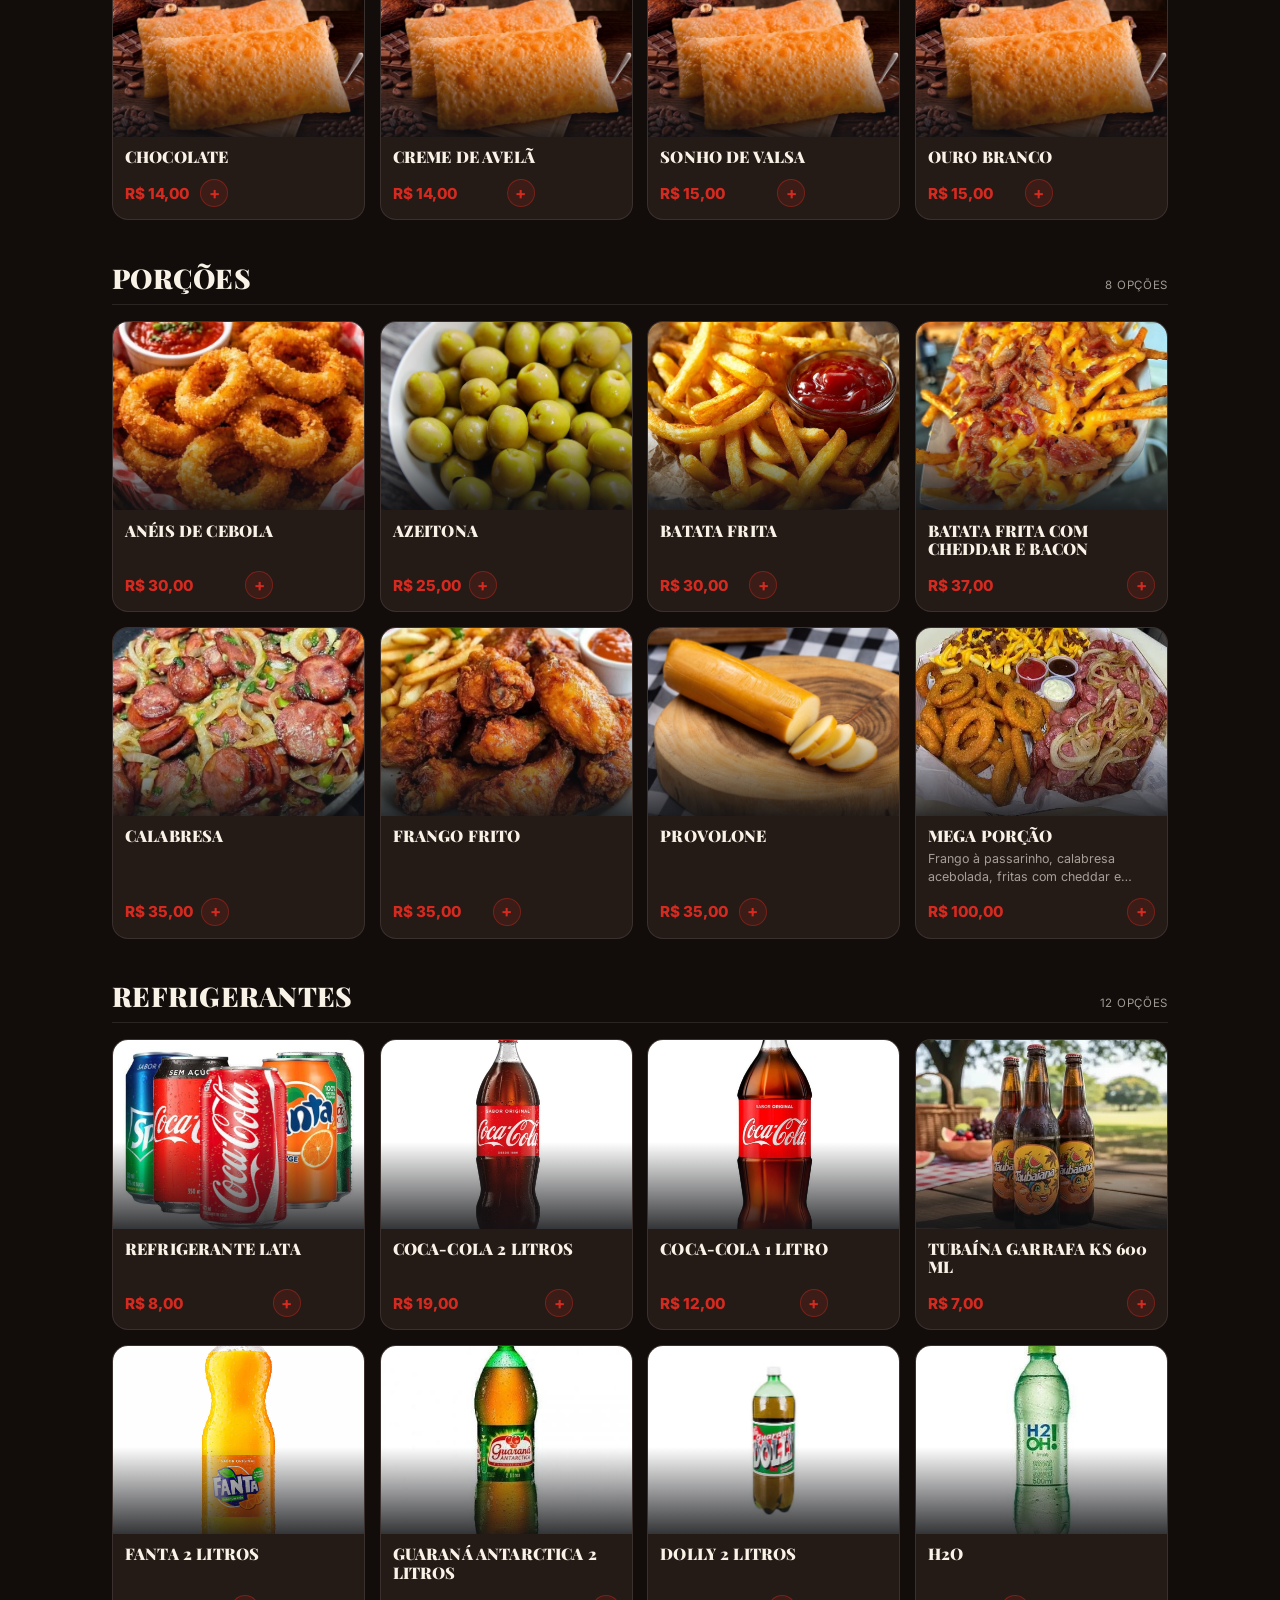
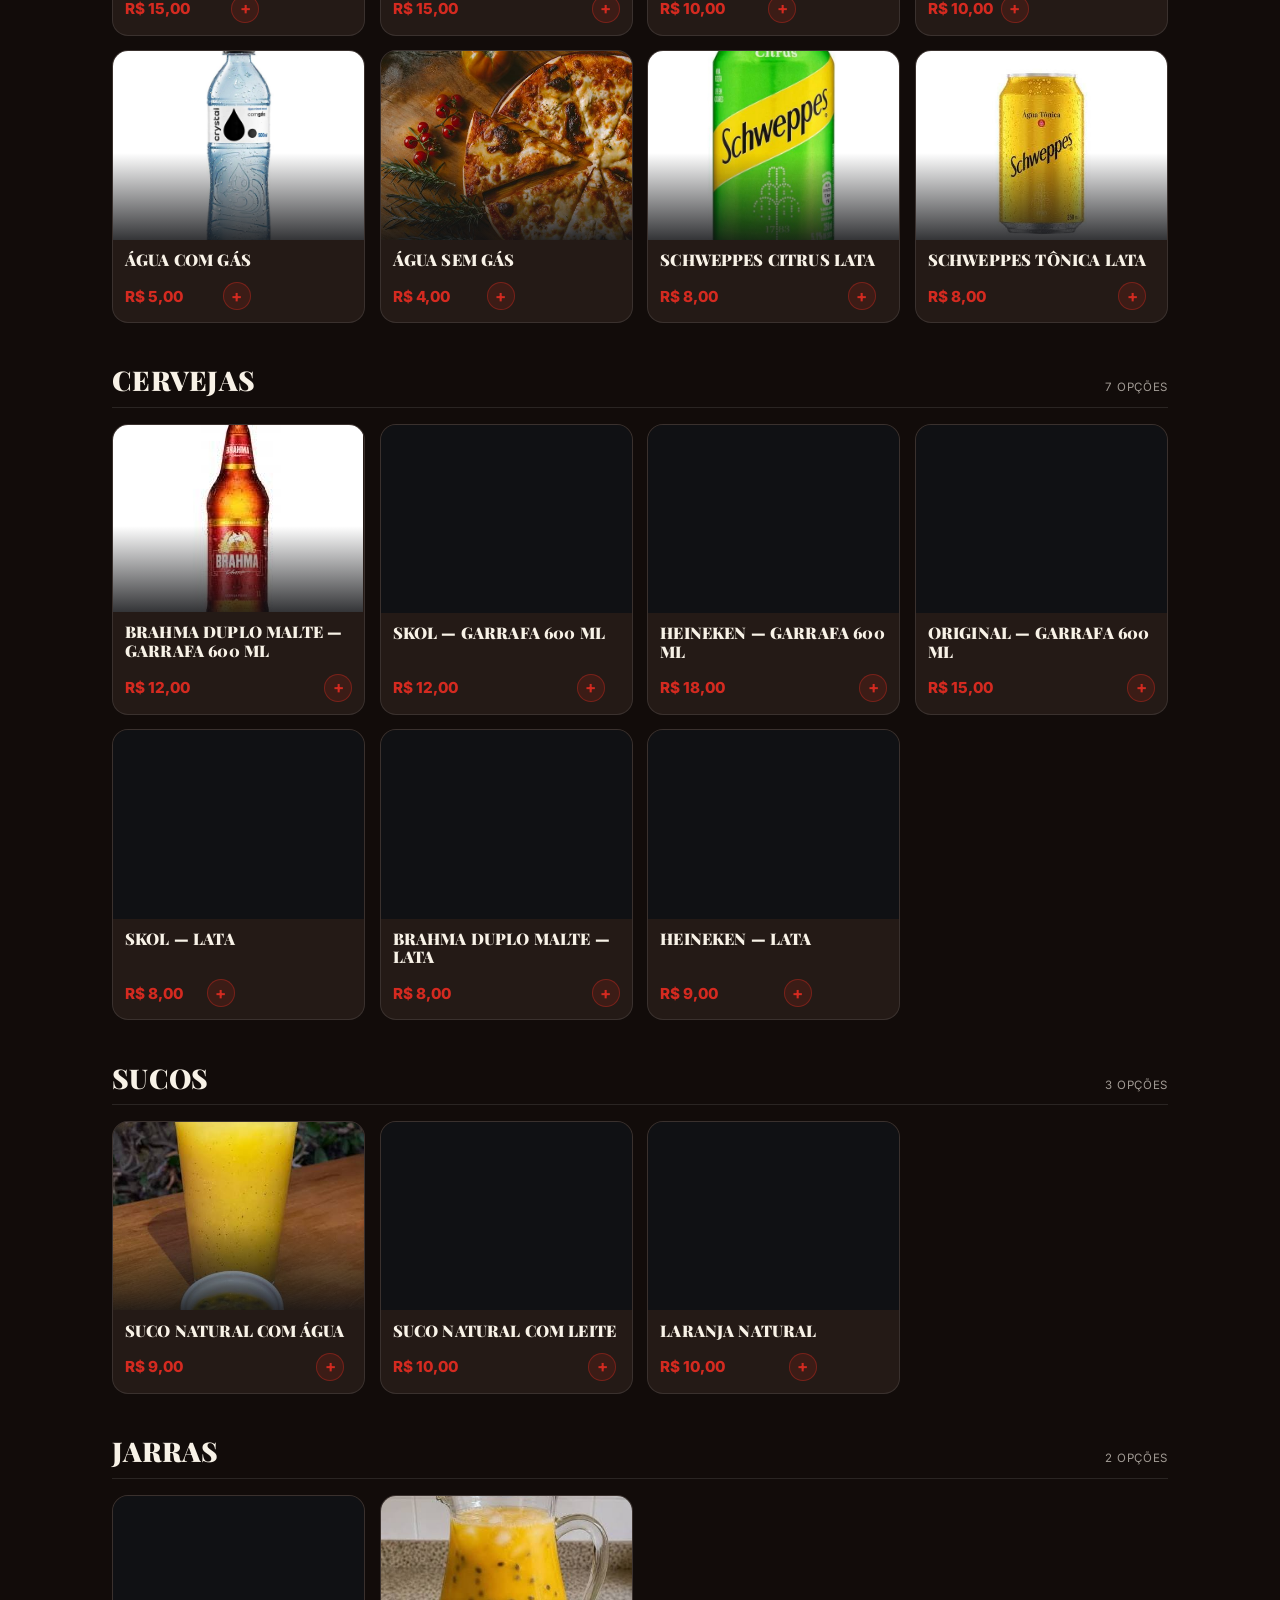
==== commit ad768aa4: "Pix que confirma sozinho: site chama o cofre (Mercado Pago via API de Orders), mostra QR e copia e c" ====
--- a/index.html
+++ b/index.html
@@ -322,7 +322,8 @@
 <script>
 (function(){ var t = Math.floor(Date.now() / 120000);
   document.write('<script src="assets/js/cardapio.js?t=' + t + '"><\/script>');
-  document.write('<script src="assets/js/app.js?t=' + t + '"><\/script>'); })();
+  document.write('<script src="assets/js/app.js?t=' + t + '"><\/script>');
+  document.write('<script src="assets/js/pix.js?t=' + t + '"><\/script>'); })();
 </script>
 <script type="module" src="assets/js/envio.js?v=21"></script>
 <script type="module" src="assets/js/cliente-login.js?v=1"></script>
--- a/assets/css/estilo.css
+++ b/assets/css/estilo.css
@@ -697,3 +697,9 @@
 .agendar-check{display:flex;align-items:center;gap:.5rem;cursor:pointer;font-size:.95rem}
 .agendar-check input{width:20px;height:20px;accent-color:var(--marca)}
 [data-agenda-quando]{margin-top:.5rem;width:100%;padding:.7rem .8rem;border:1px solid var(--linha,#2d2622);border-radius:10px;background:#15110f;color:inherit;font-size:1rem}
+
+/* ---- Pix que confirma sozinho ---- */
+.pix-qr{display:block;width:200px;max-width:70%;margin:.8rem auto;border-radius:12px;background:#fff;padding:.5rem}
+.pix-aguardando{margin:.7rem 0 .4rem;font-weight:700;font-size:1rem}
+.pix-aguardando[data-pago="true"]{color:#2ecc71}
+.pix-box [data-pix-desistir]{width:100%;font-size:.95rem}
--- a/assets/css/estilo.css
+++ b/assets/css/estilo.css
@@ -697,3 +697,9 @@
 .agendar-check{display:flex;align-items:center;gap:.5rem;cursor:pointer;font-size:.95rem}
 .agendar-check input{width:20px;height:20px;accent-color:var(--marca)}
 [data-agenda-quando]{margin-top:.5rem;width:100%;padding:.7rem .8rem;border:1px solid var(--linha,#2d2622);border-radius:10px;background:#15110f;color:inherit;font-size:1rem}
+
+/* ---- Pix que confirma sozinho ---- */
+.pix-qr{display:block;width:200px;max-width:70%;margin:.8rem auto;border-radius:12px;background:#fff;padding:.5rem}
+.pix-aguardando{margin:.7rem 0 .4rem;font-weight:700;font-size:1rem}
+.pix-aguardando[data-pago="true"]{color:#2ecc71}
+.pix-box [data-pix-desistir]{width:100%;font-size:.95rem}
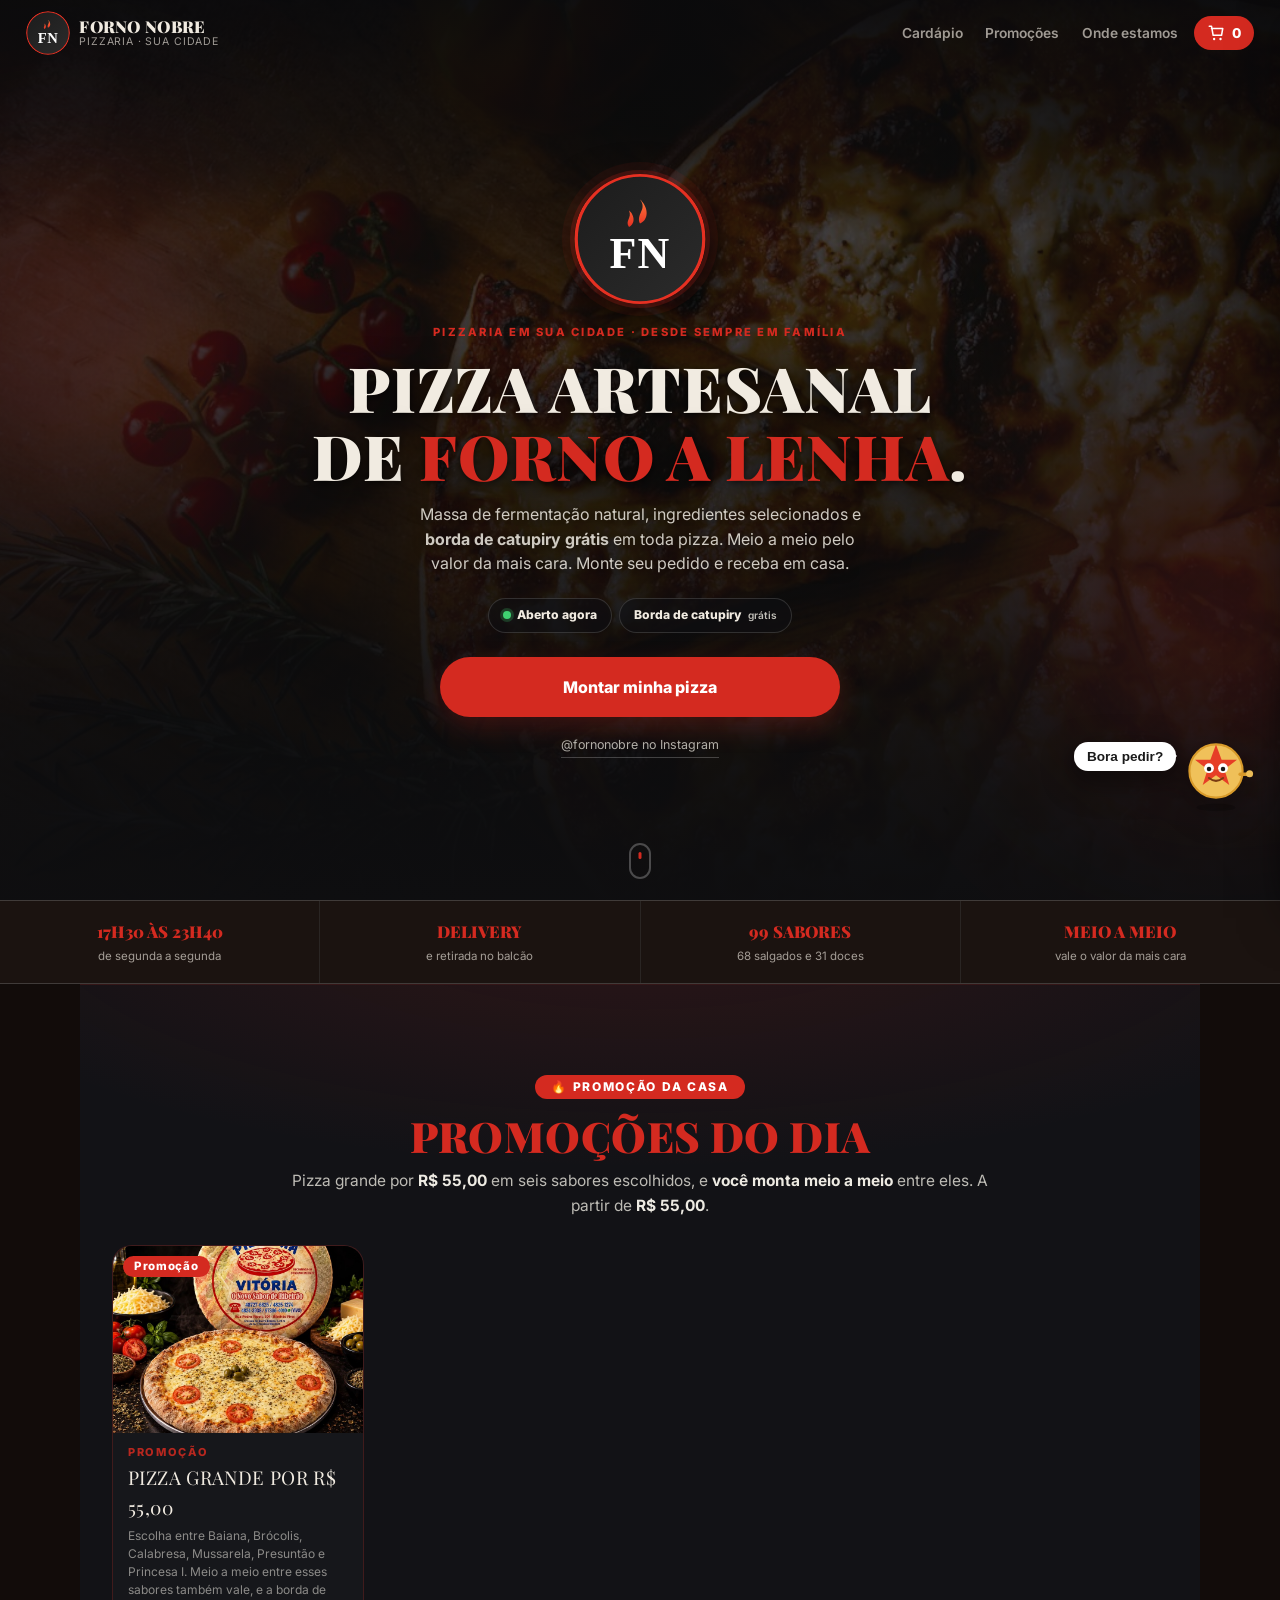
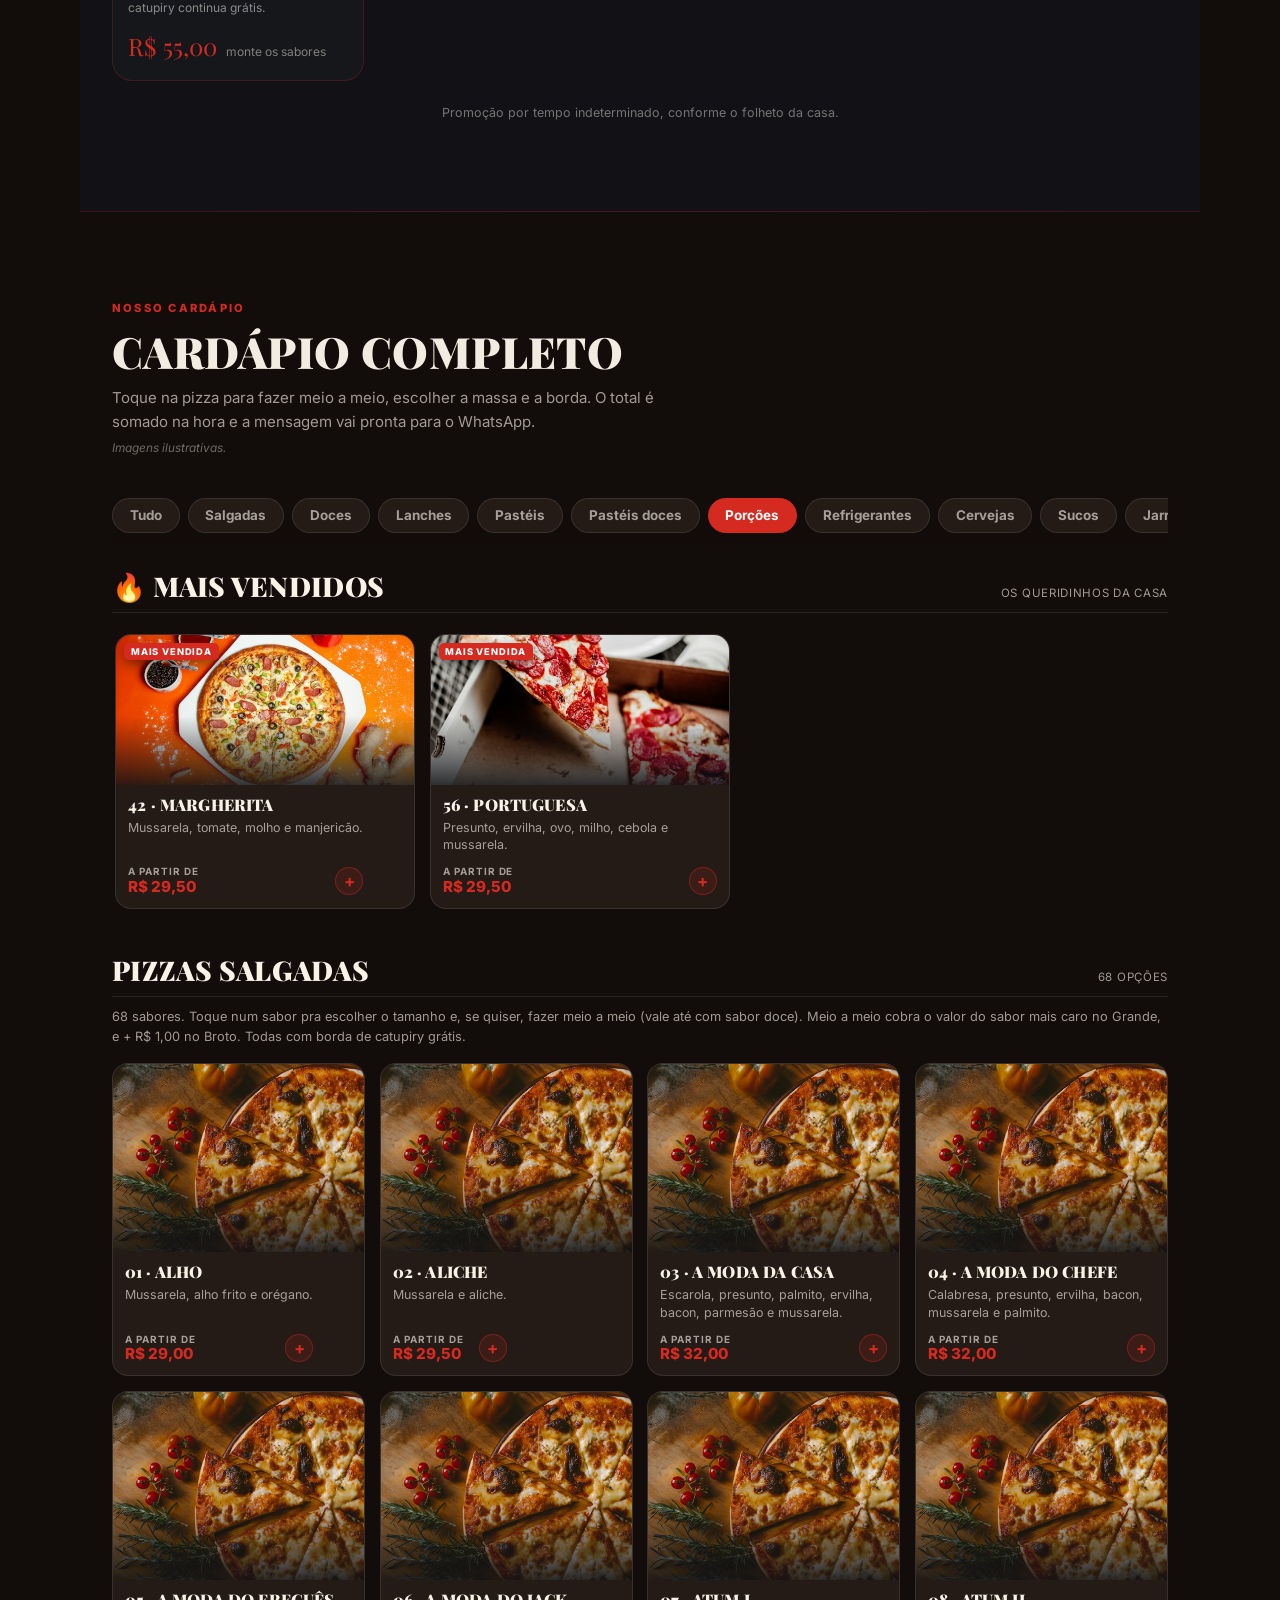
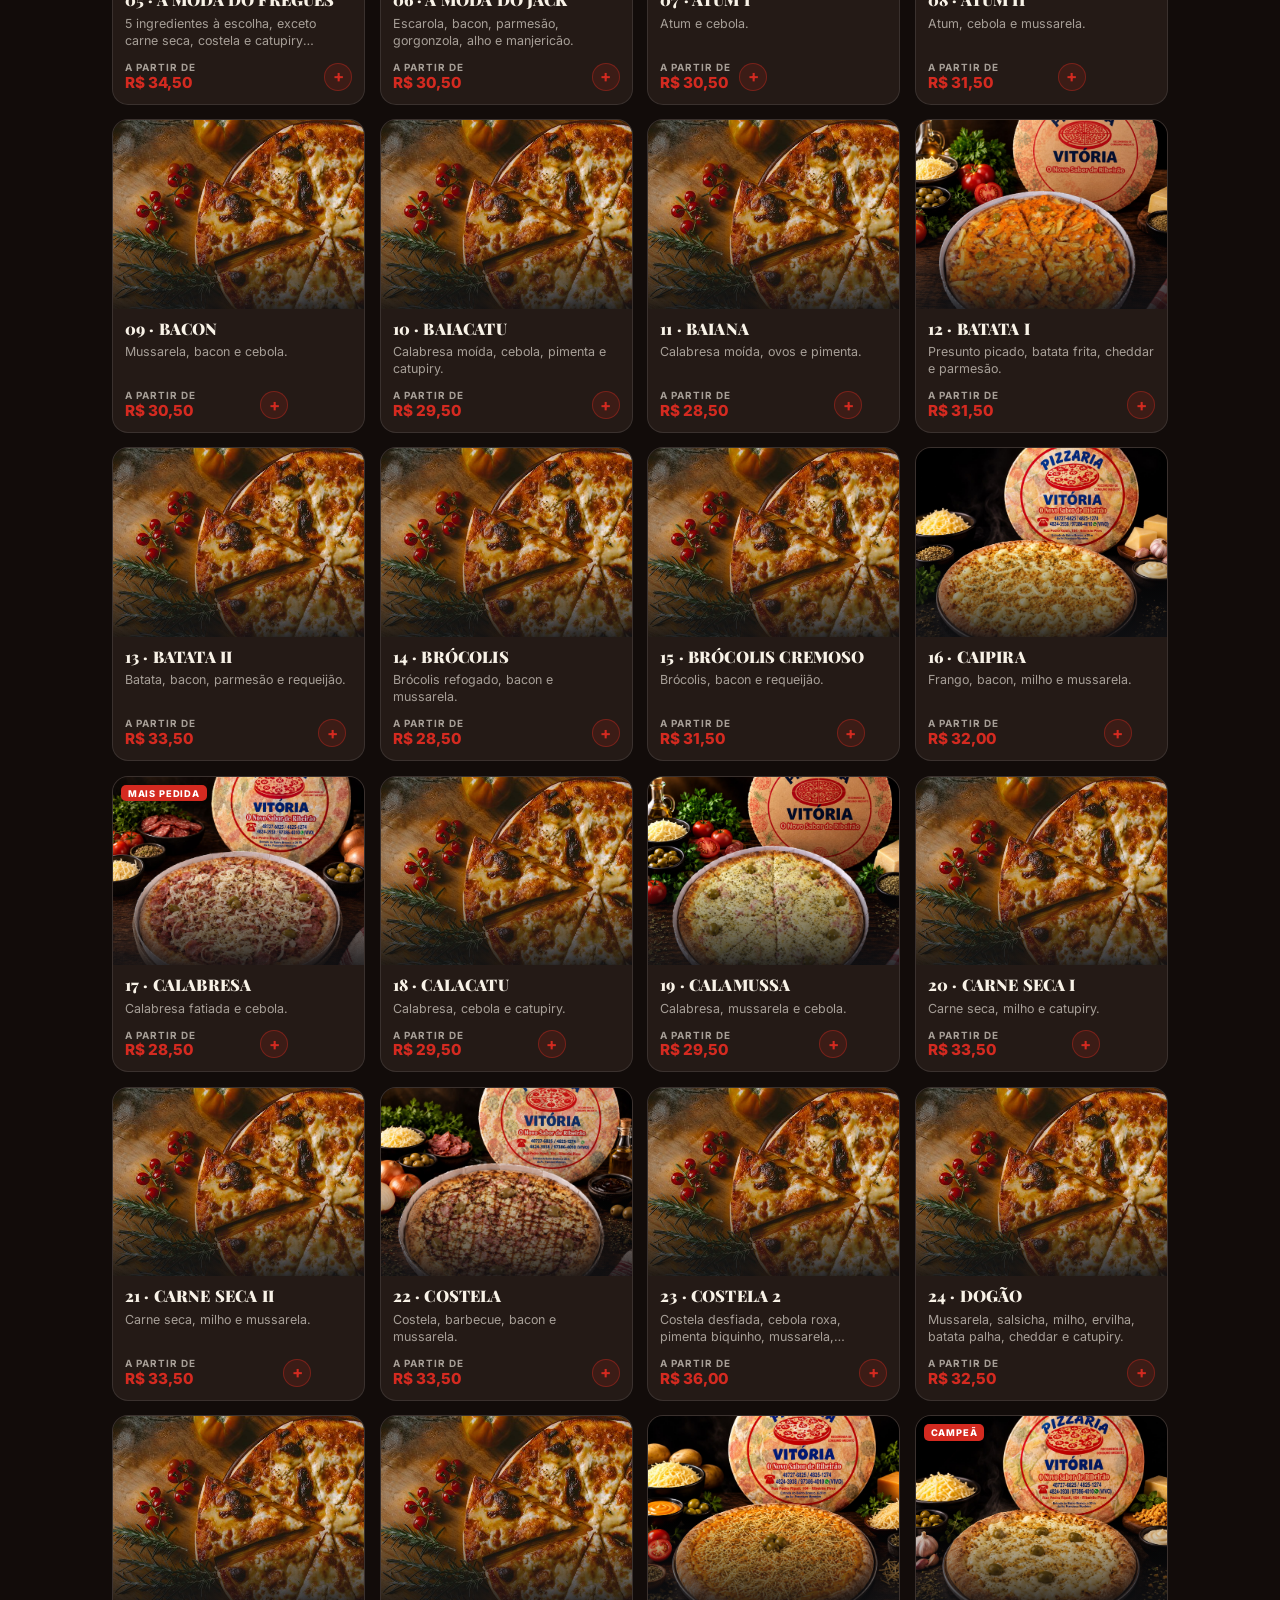
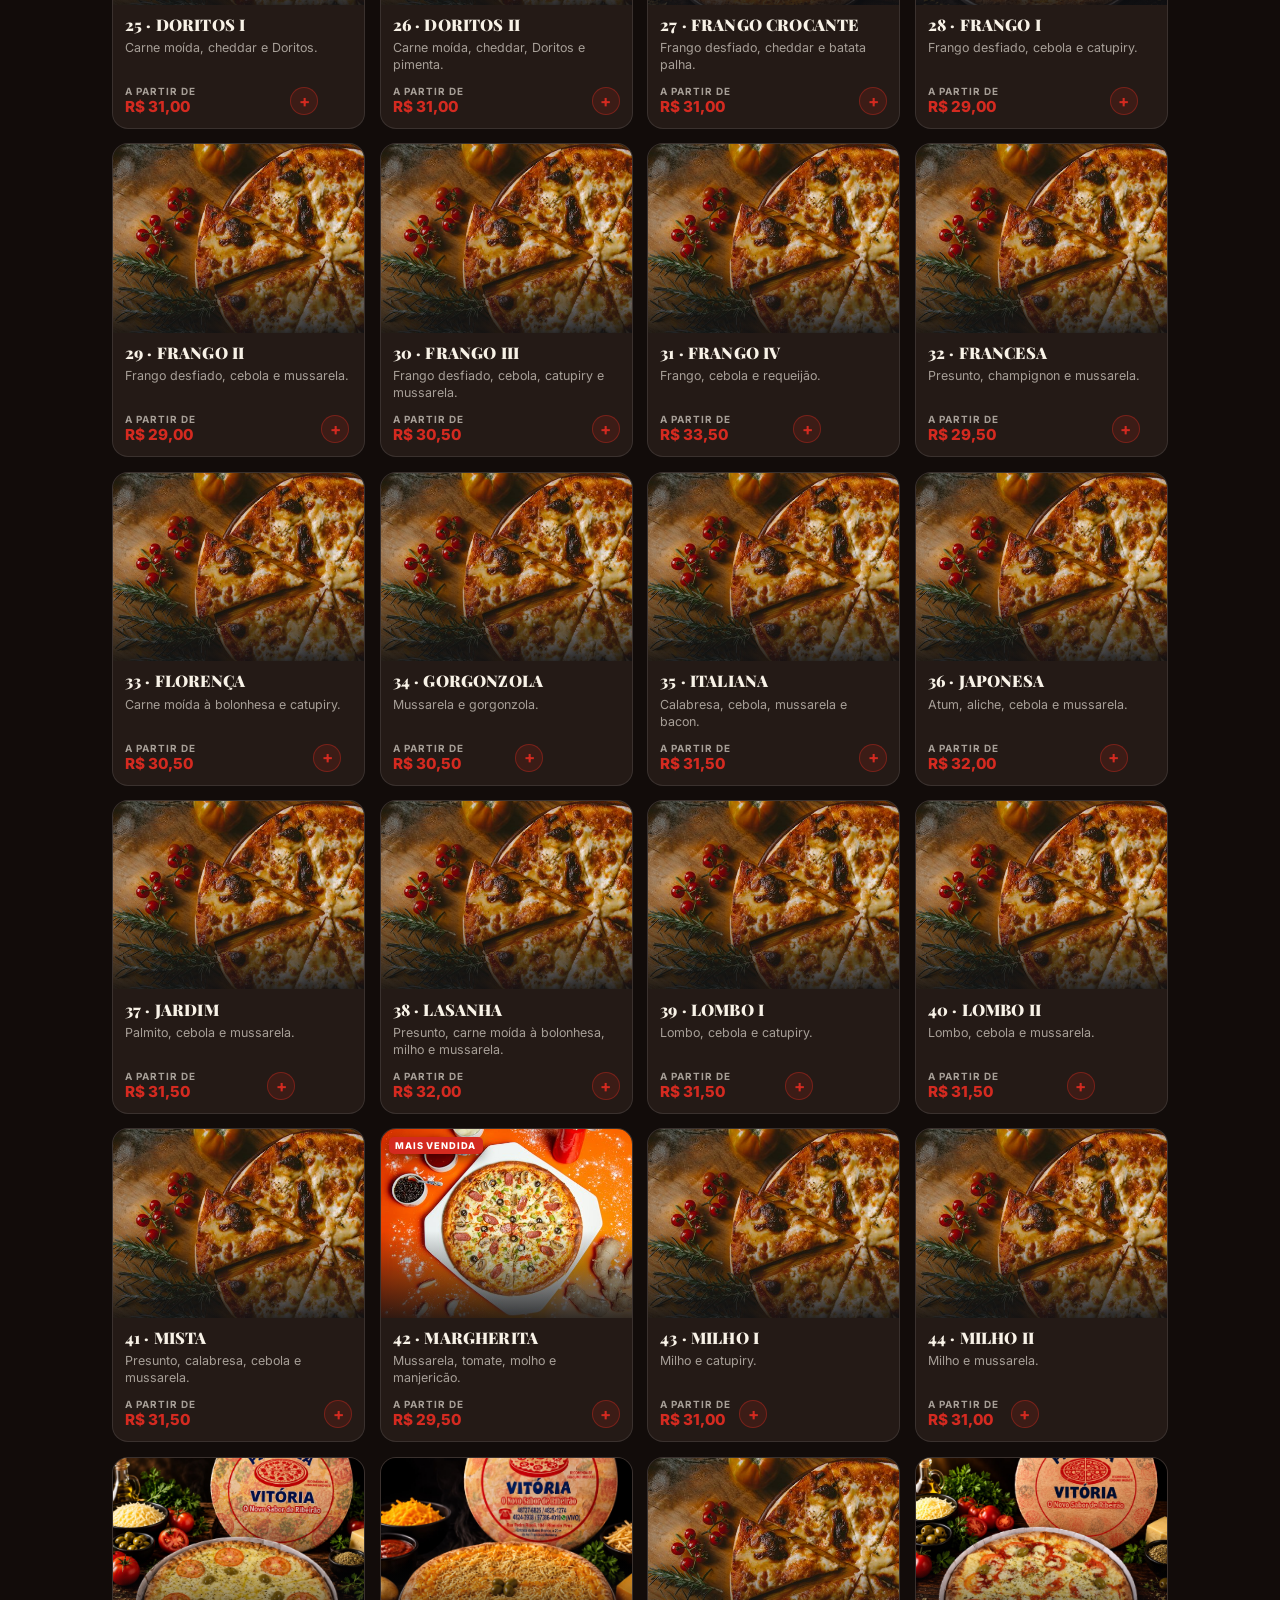
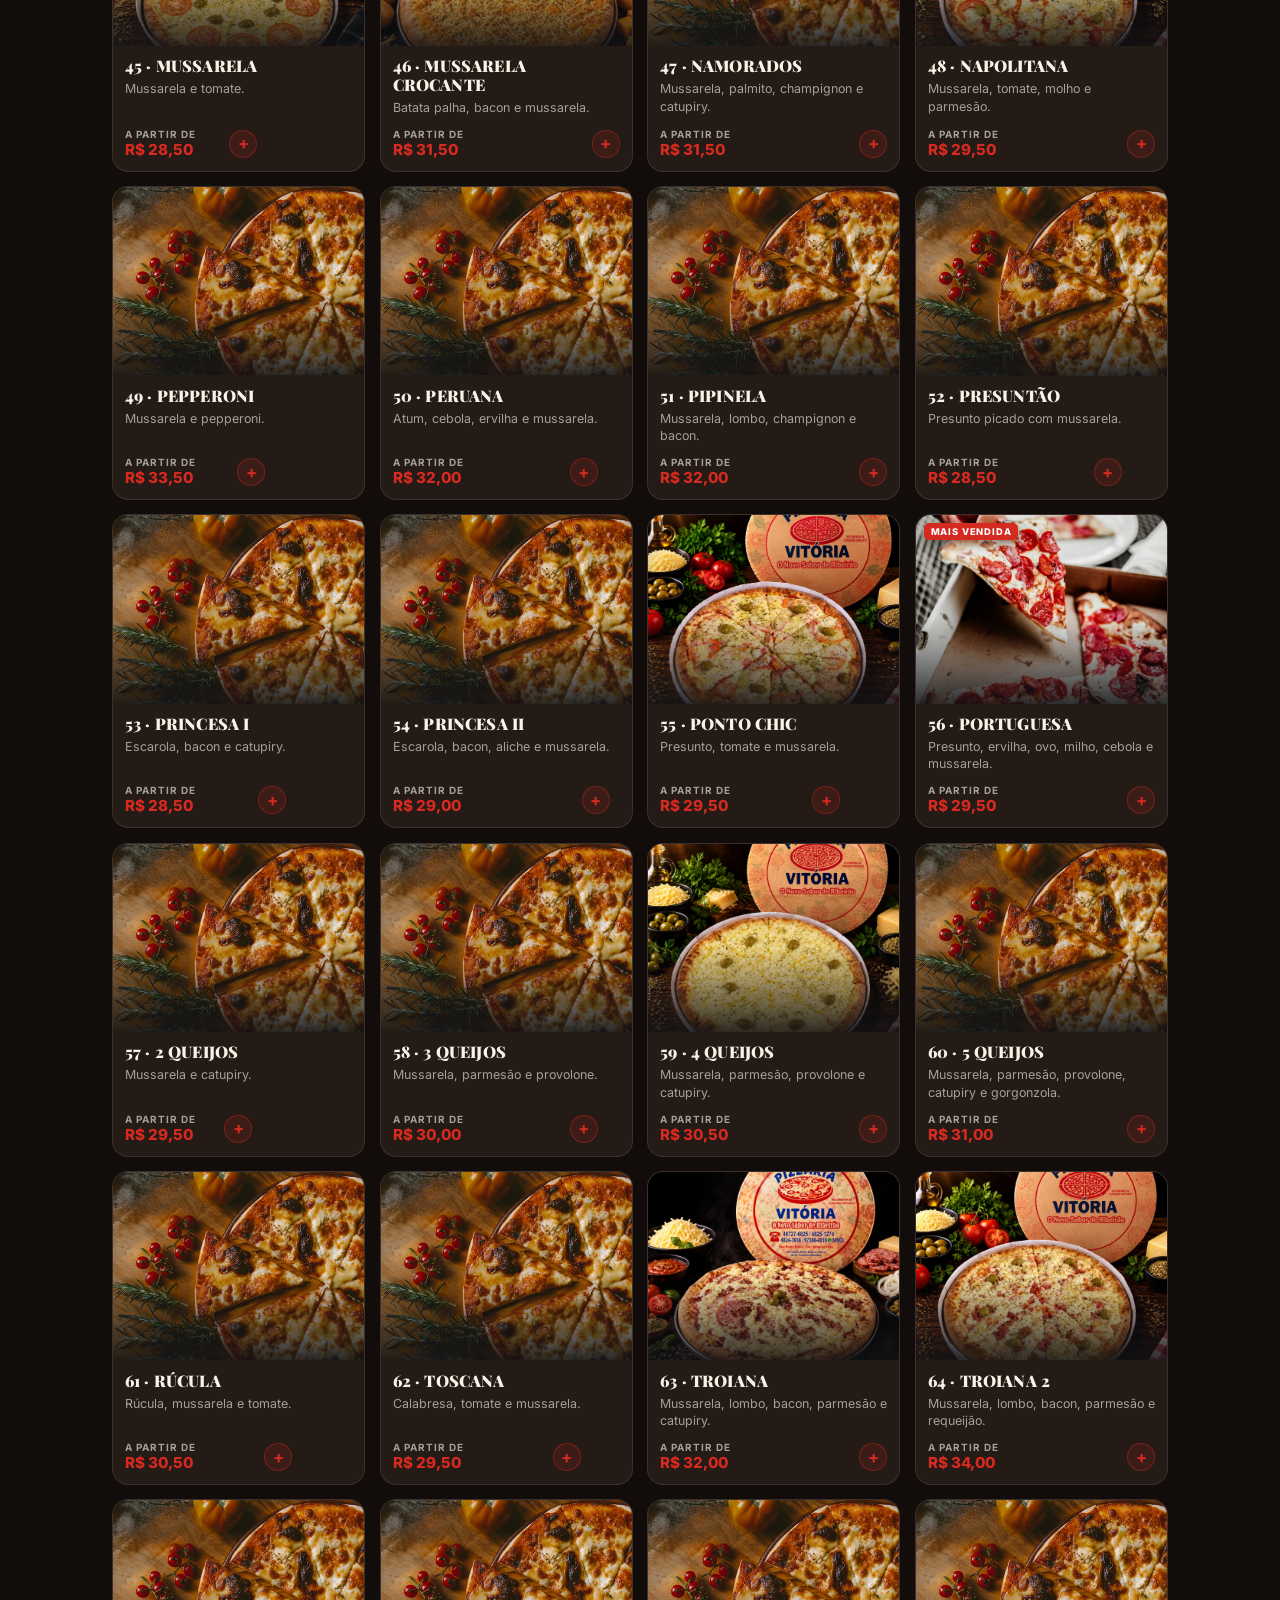
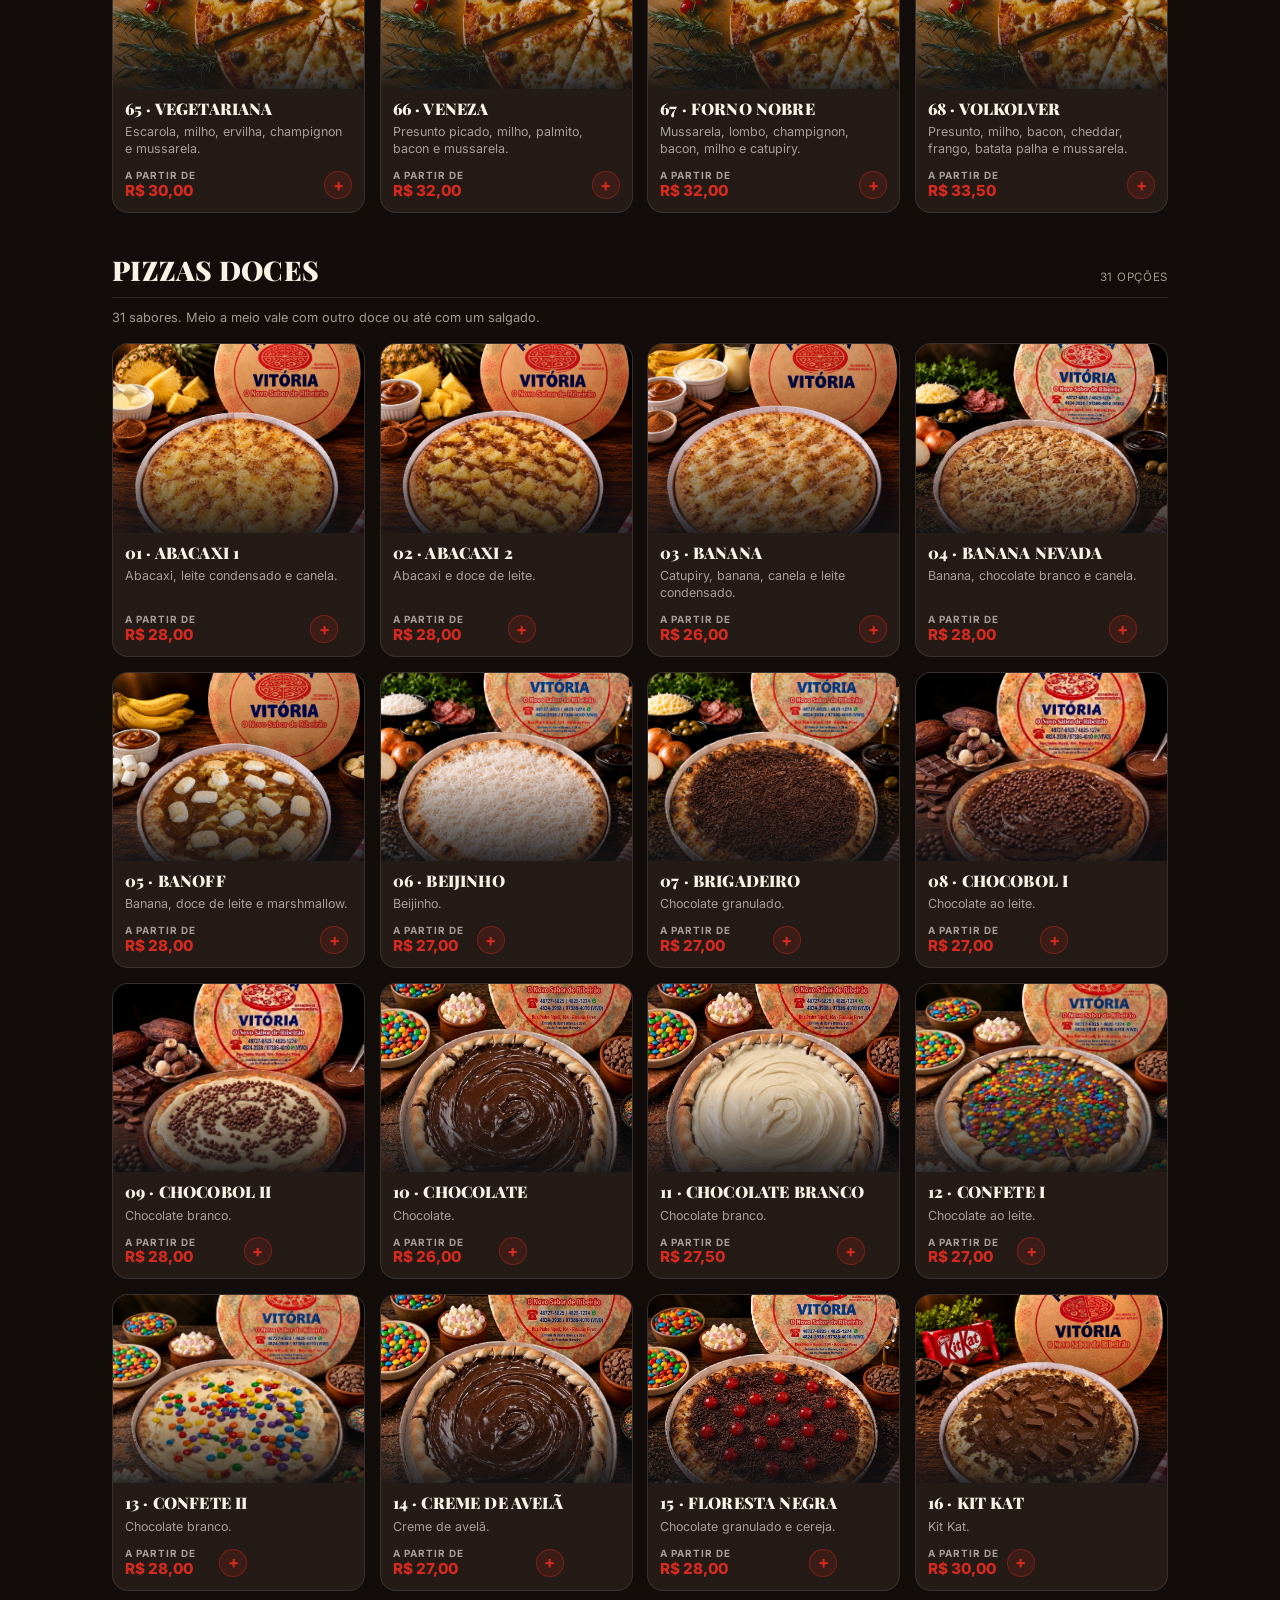
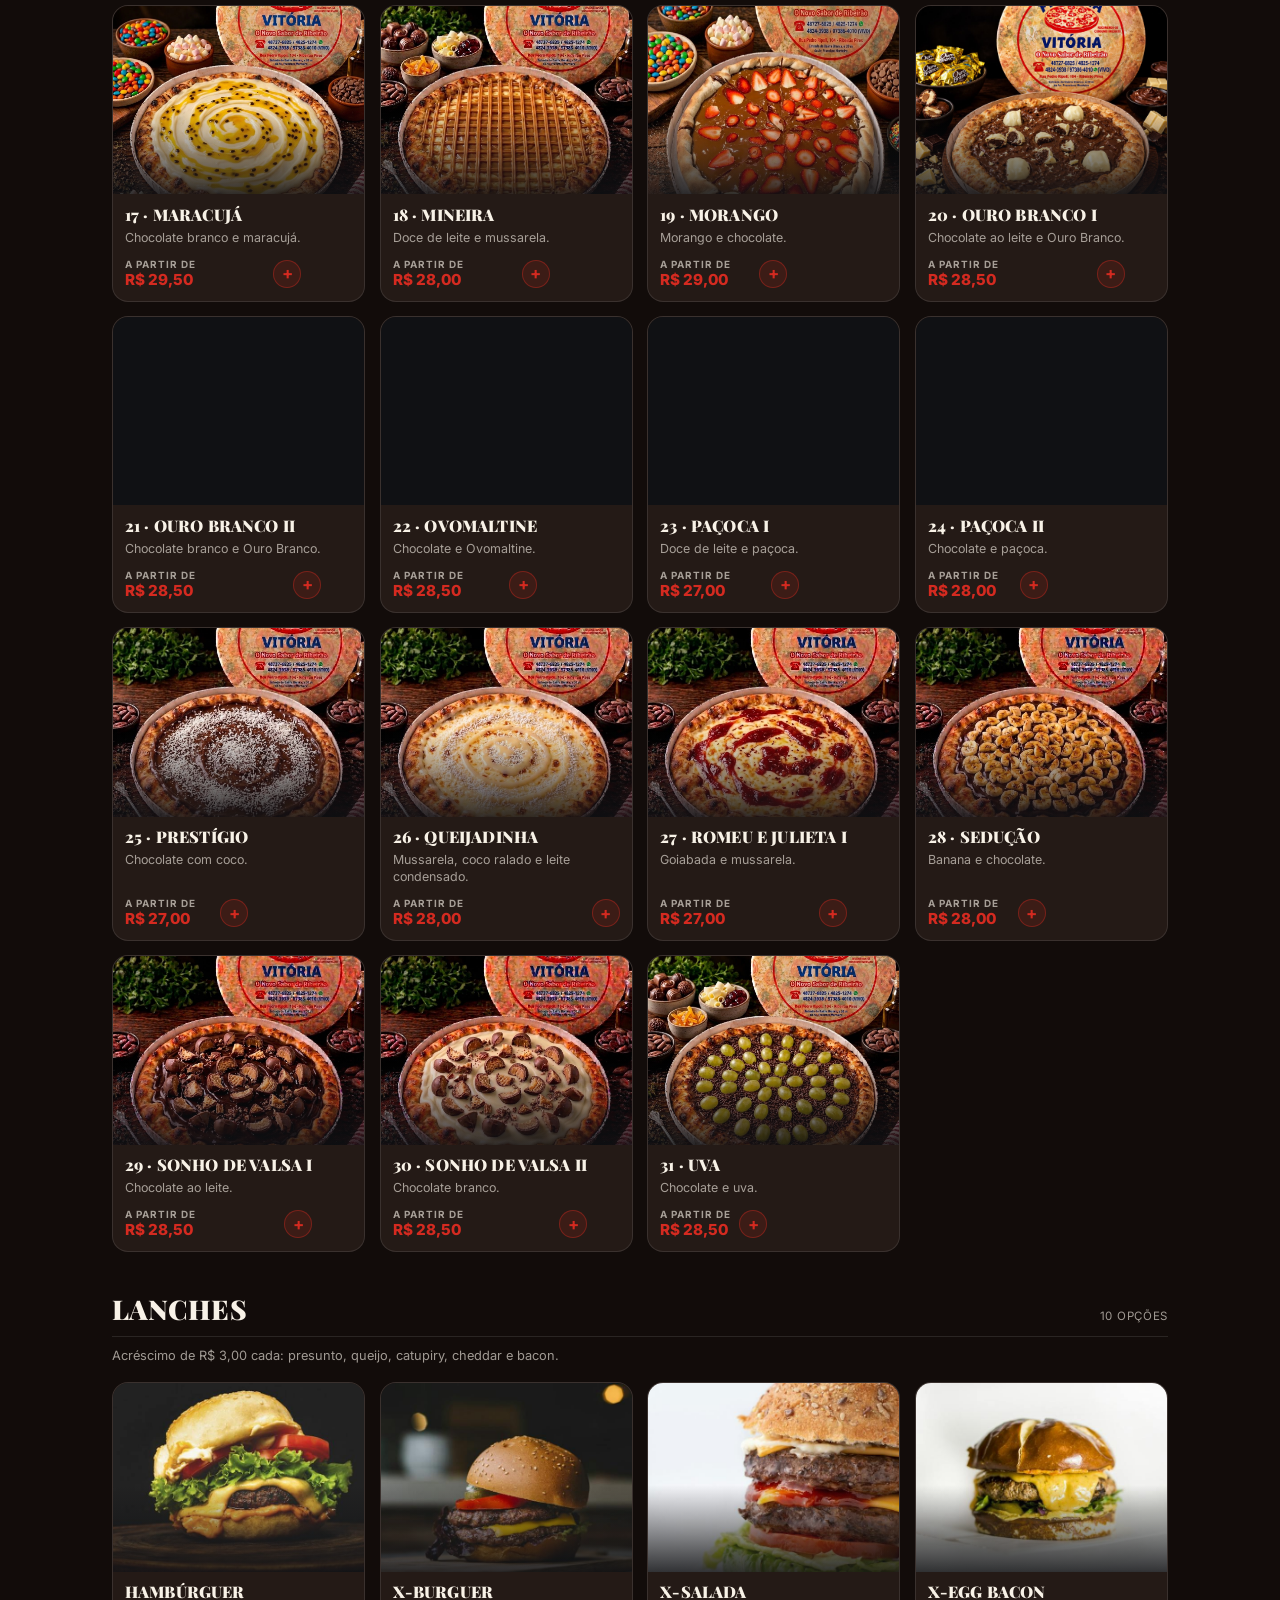
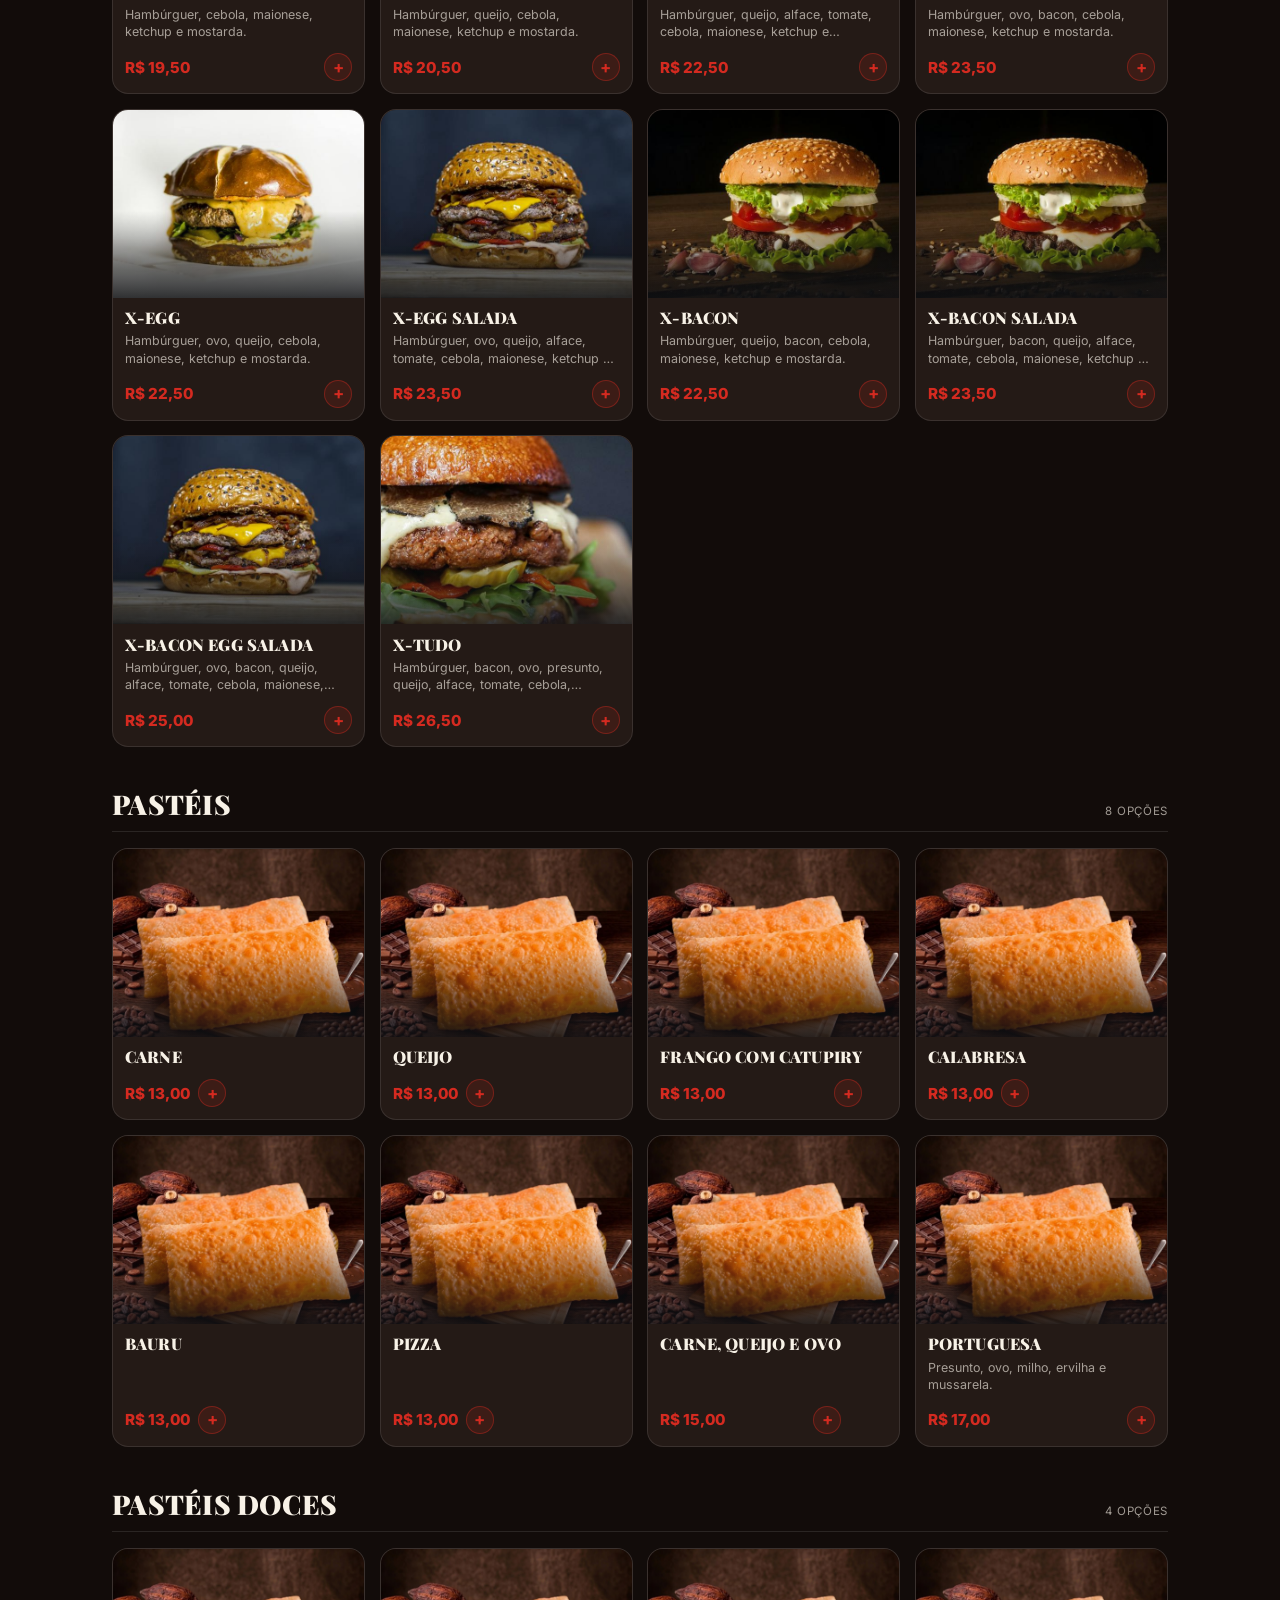
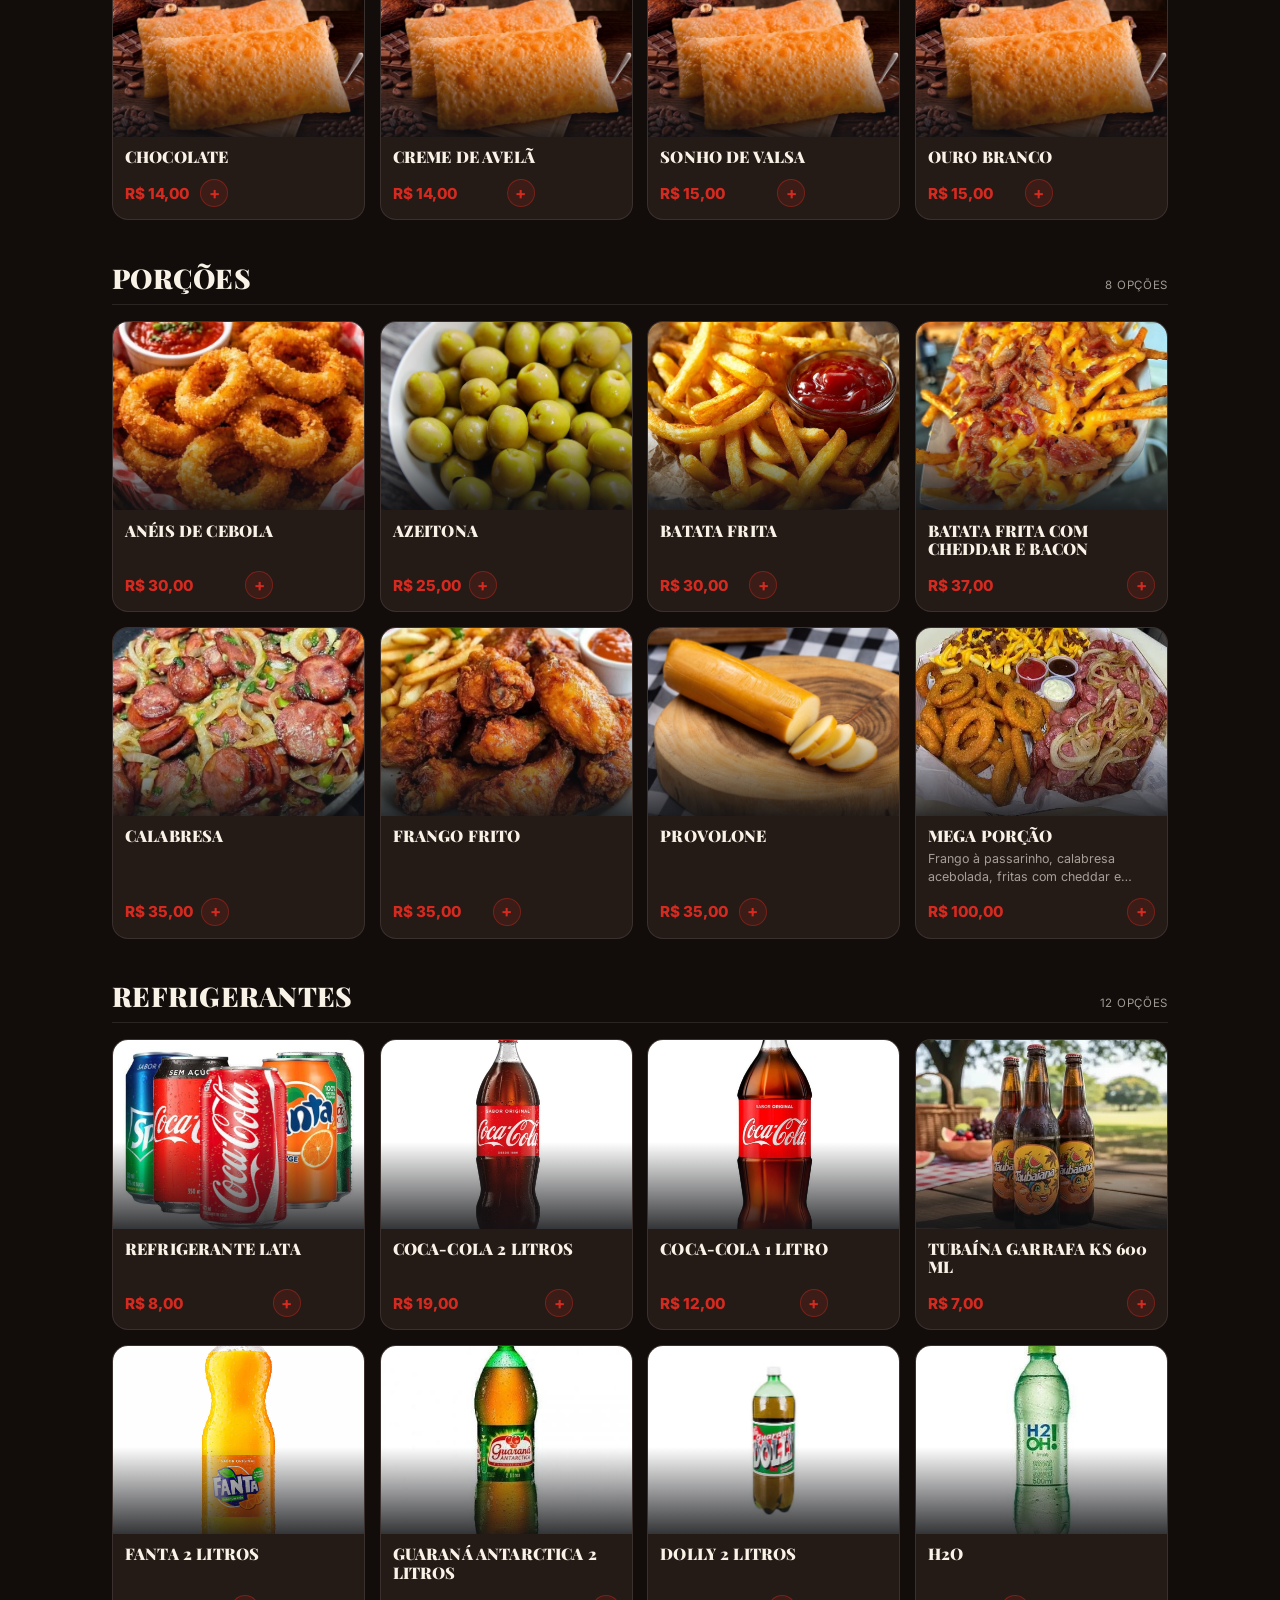
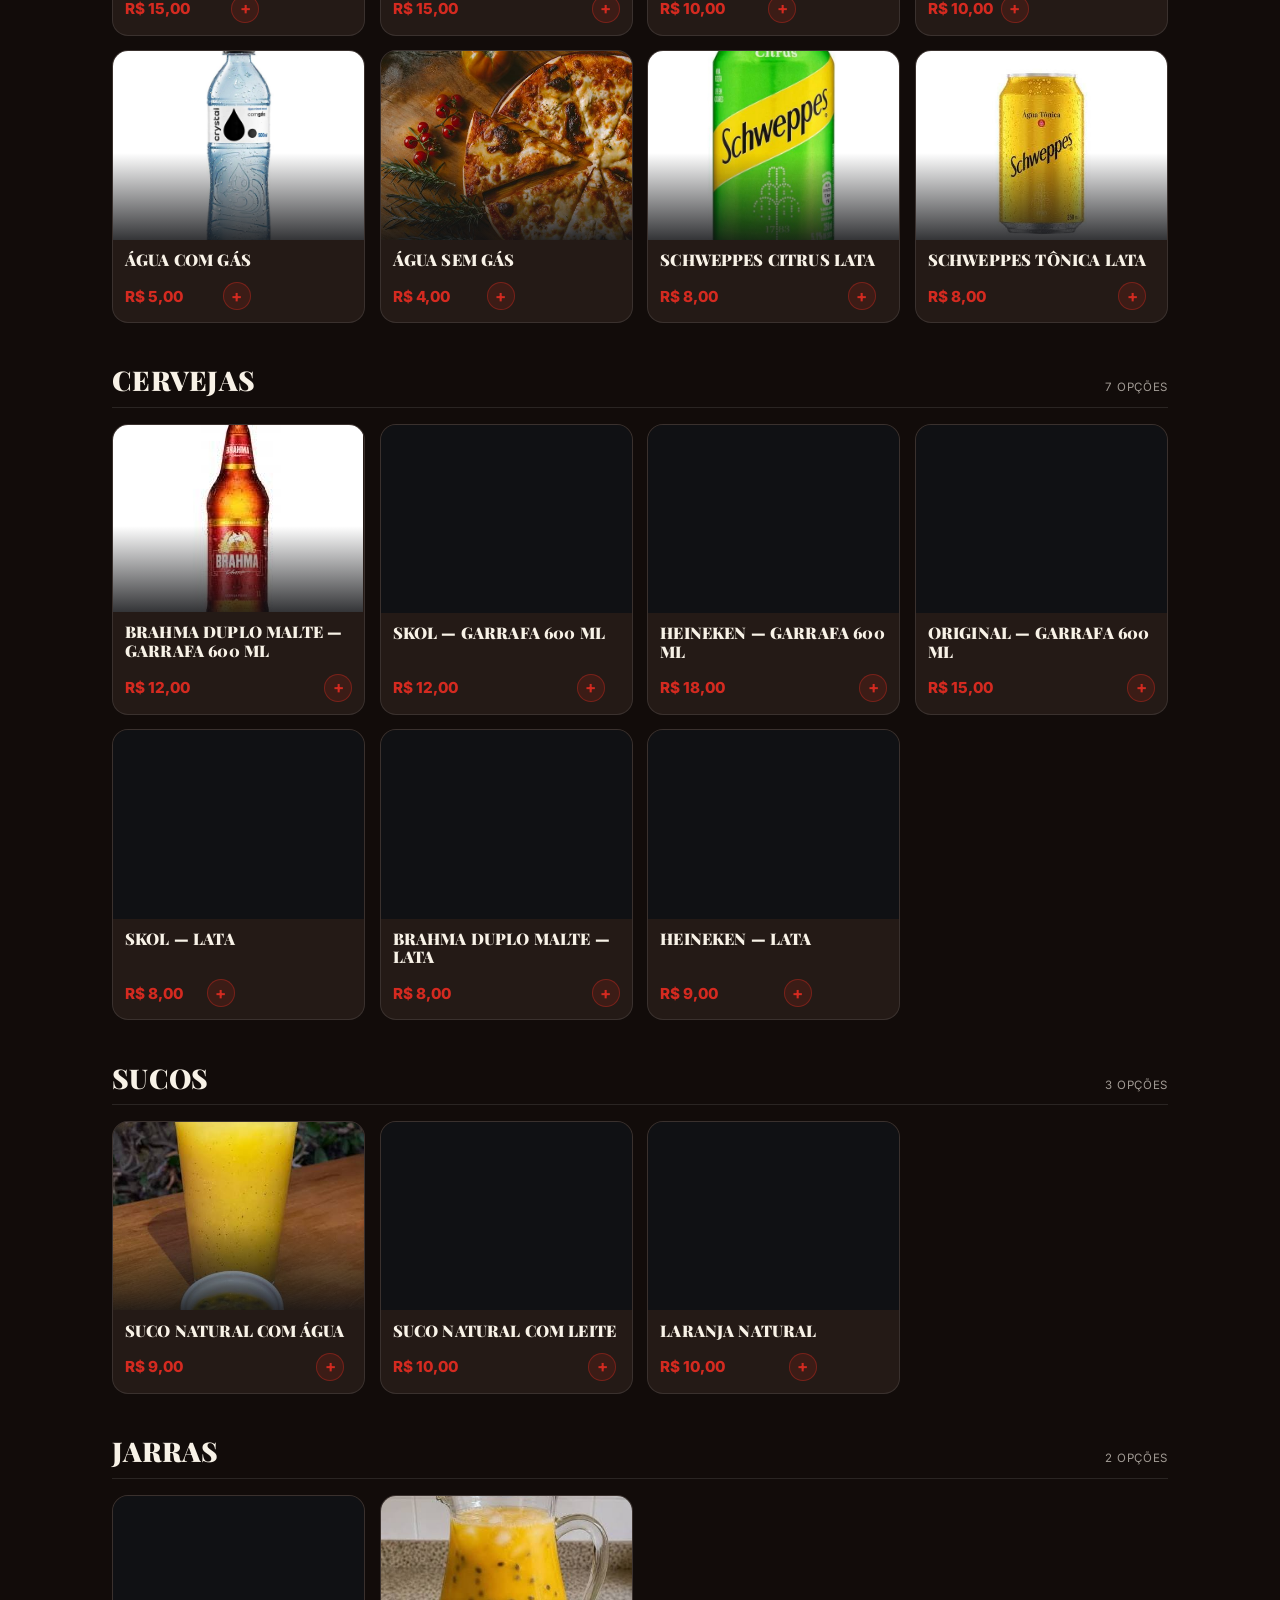
==== commit 97a80e1d: "Carrinho: caixa do Pix explica que o QR aparece ao enviar e que a confirmacao e automatica, em vez d" ====
--- a/index.html
+++ b/index.html
@@ -273,10 +273,10 @@
           <input name="troco" type="text" inputmode="decimal" placeholder="Ex: R$ 100,00 — ou deixe vazio se não precisa" />
         </label>
         <div class="pix-box" data-pix-box hidden>
-          <div class="pix-topo">Pague no Pix e agilize seu pedido</div>
-          <div class="pix-chave"><code data-pix-chave></code>
-            <button type="button" class="pix-copiar" data-pix-copiar>Copiar</button></div>
-          <small>Depois de pagar, mande o comprovante no WhatsApp junto com o pedido.</small>
+          <div class="pix-topo">Pix na hora, confirmado sozinho</div>
+          <small>Ao enviar o pedido, o QR Code e o código Pix aparecem aqui.
+            Assim que o pagamento cair, seu pedido é confirmado automaticamente,
+            sem precisar mandar comprovante.</small>
         </div>
         <label>Observações
           <input name="obs" type="text" placeholder="Ex: sem cebola, ponto da carne, tocar o interfone..." />
